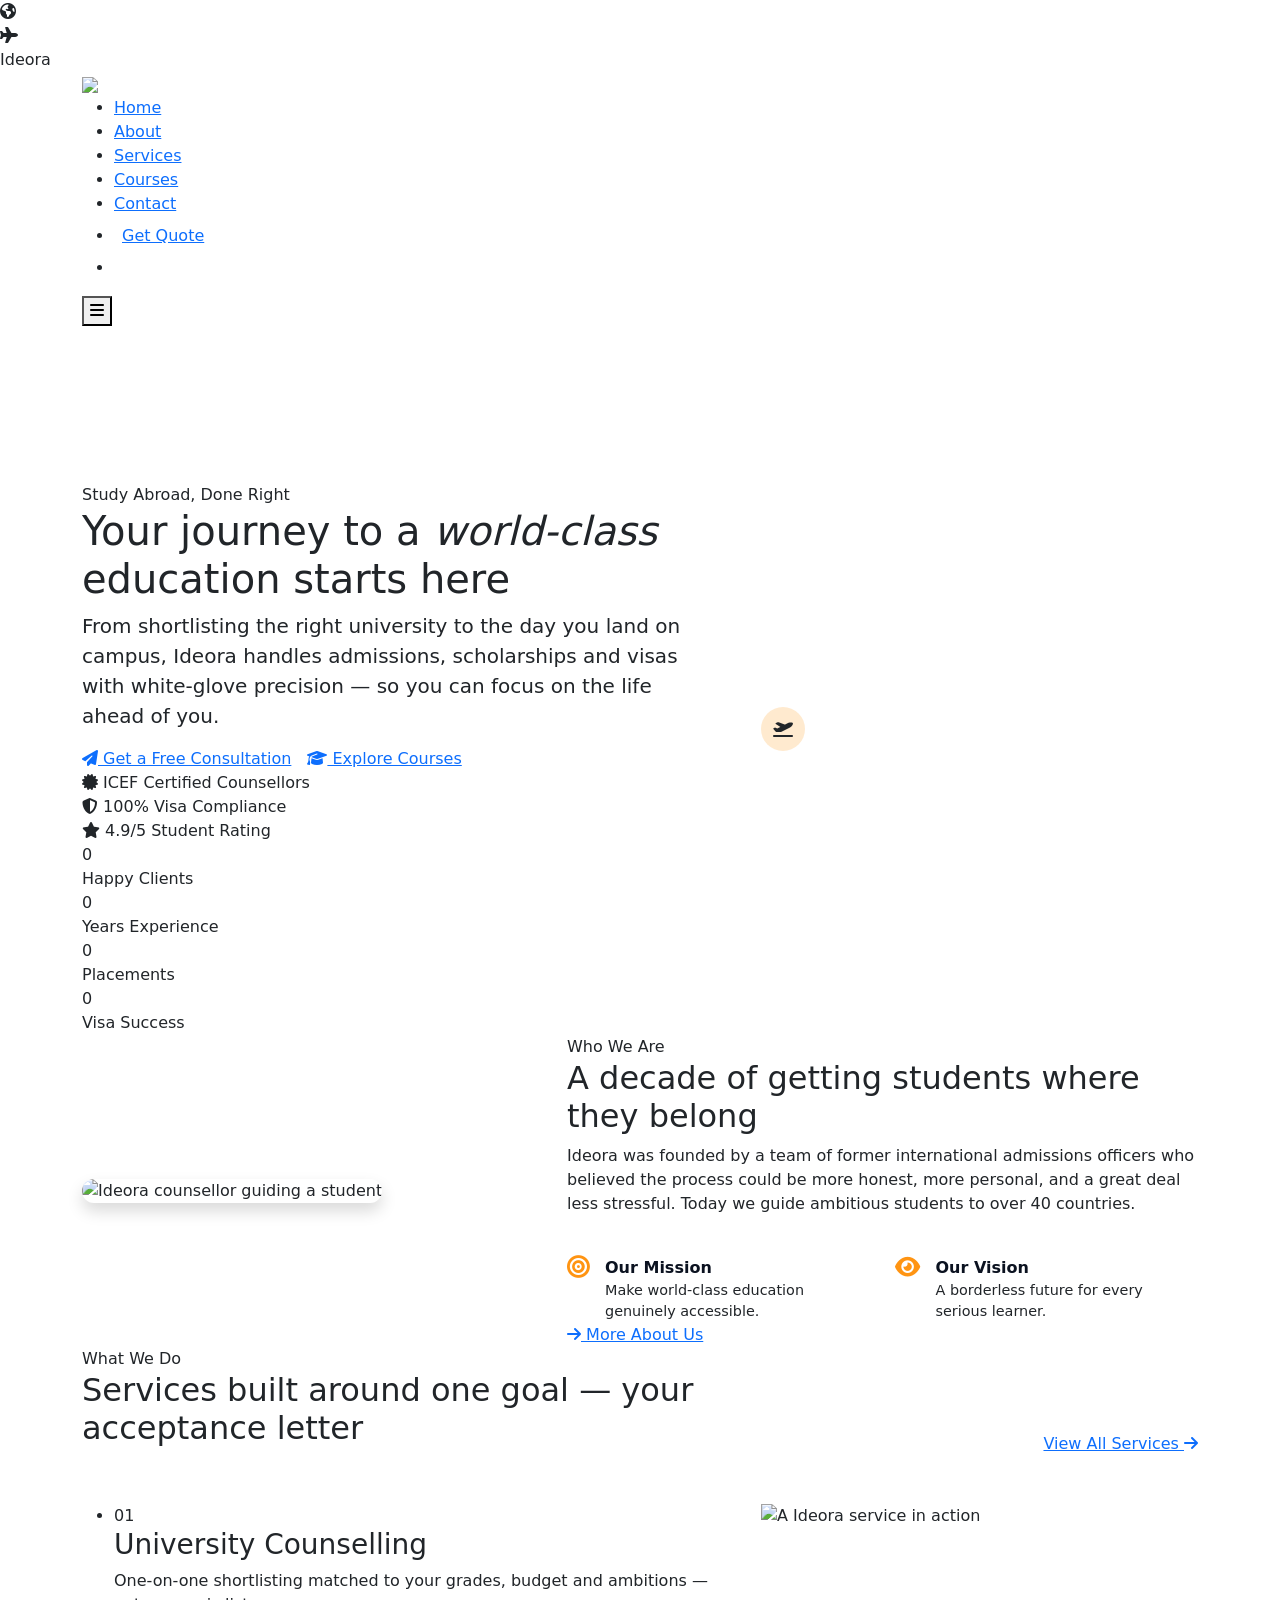
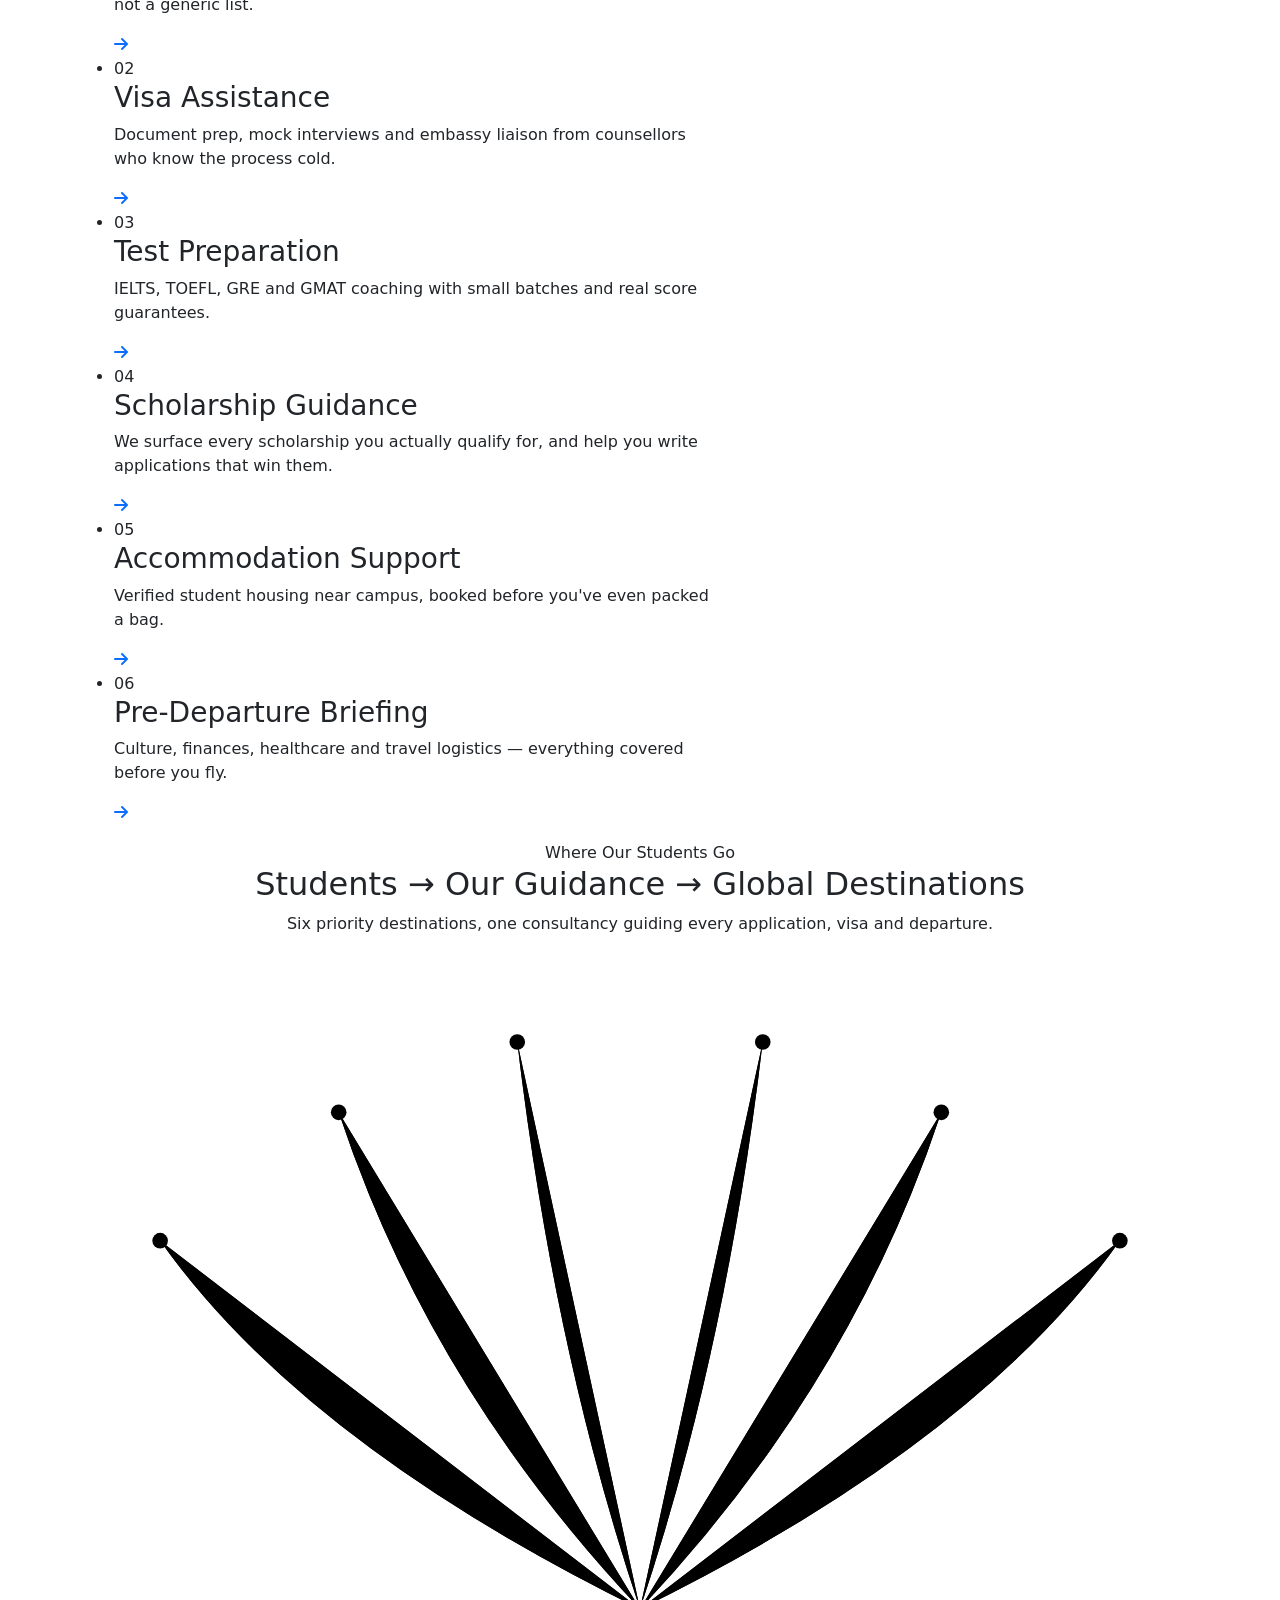
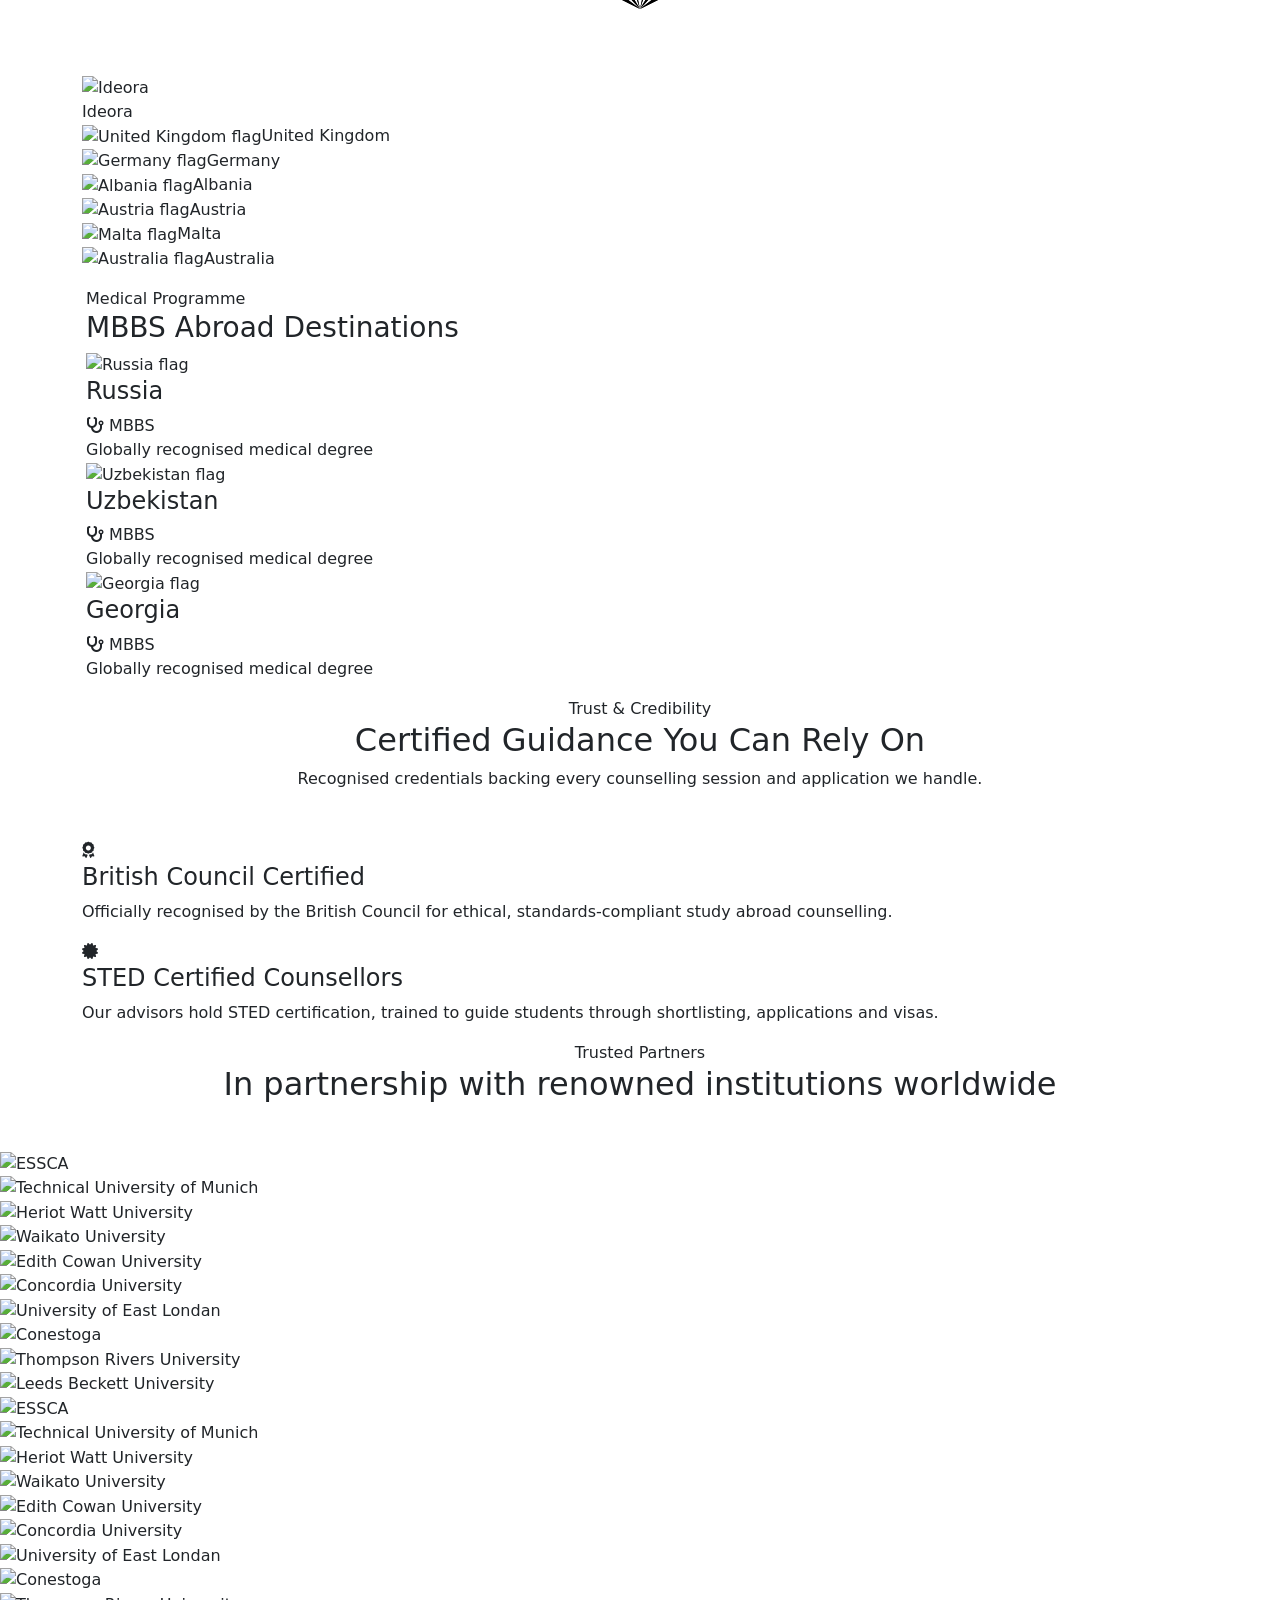
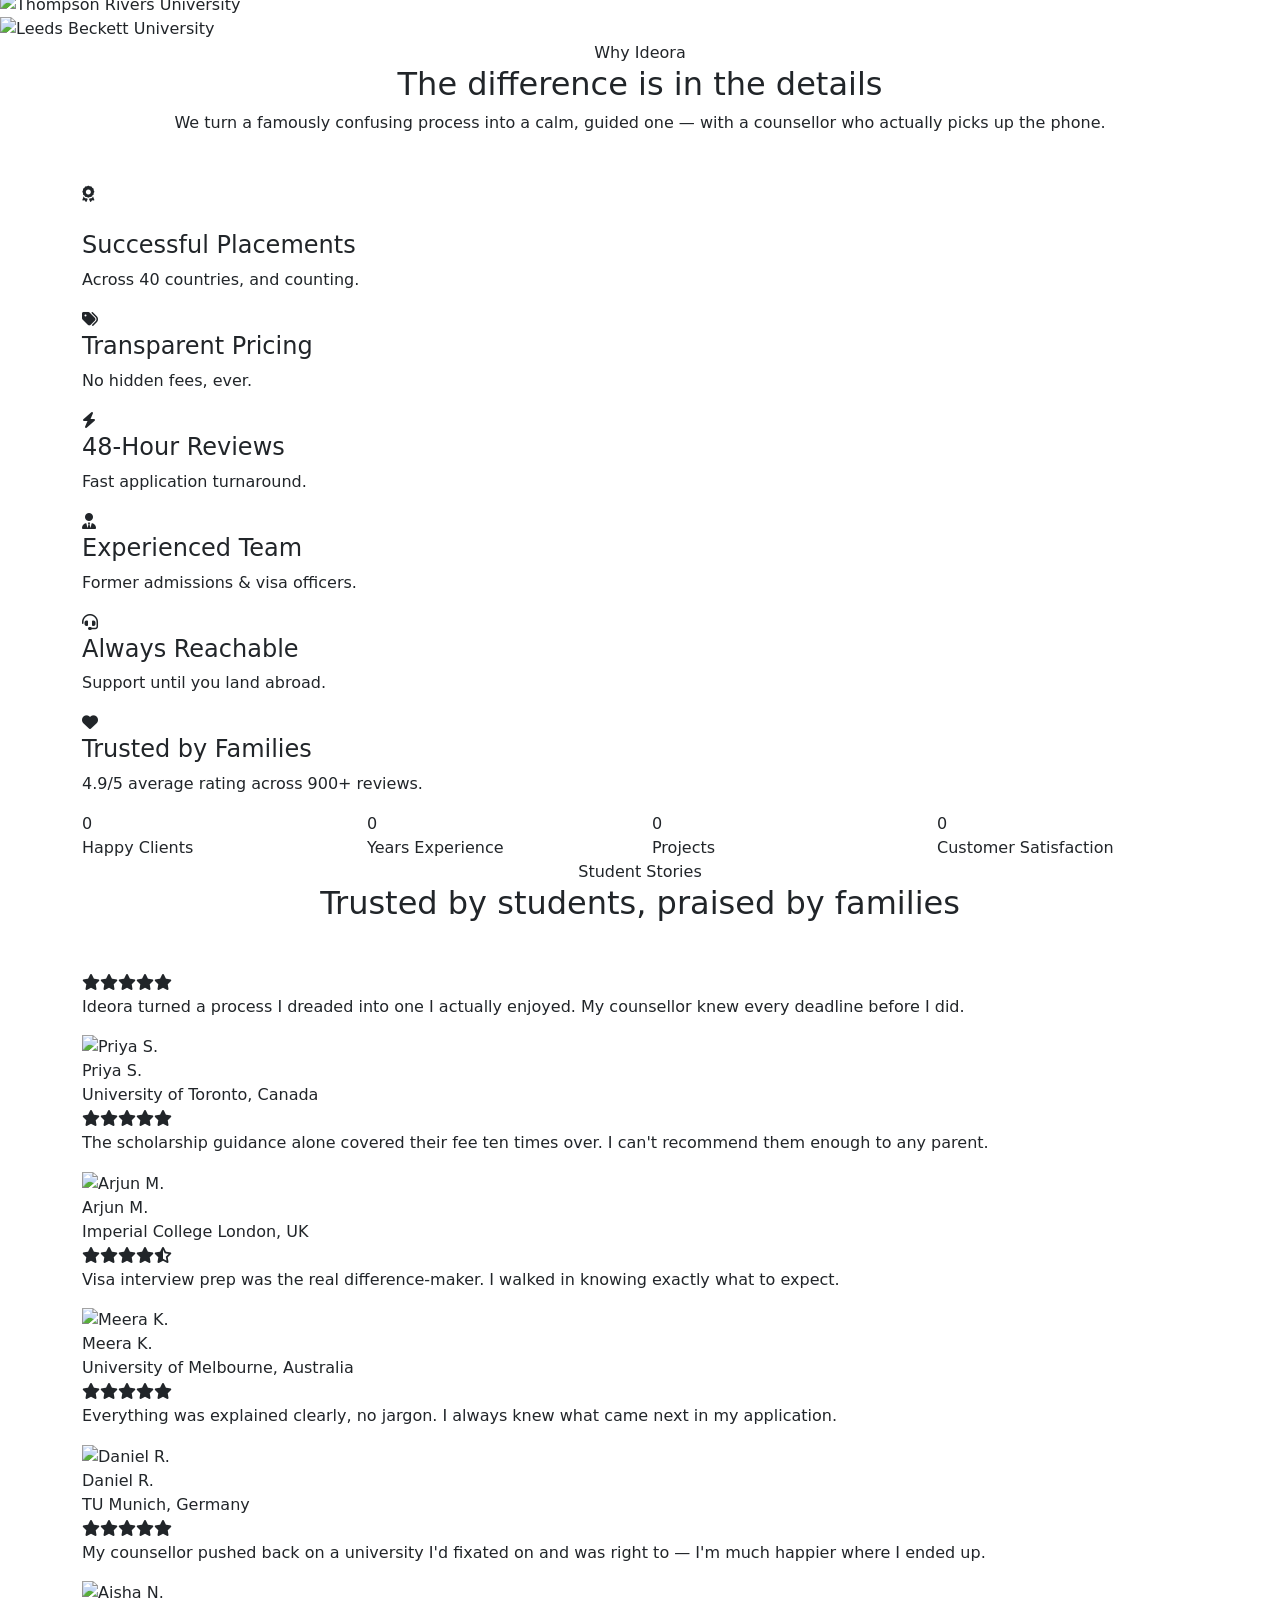
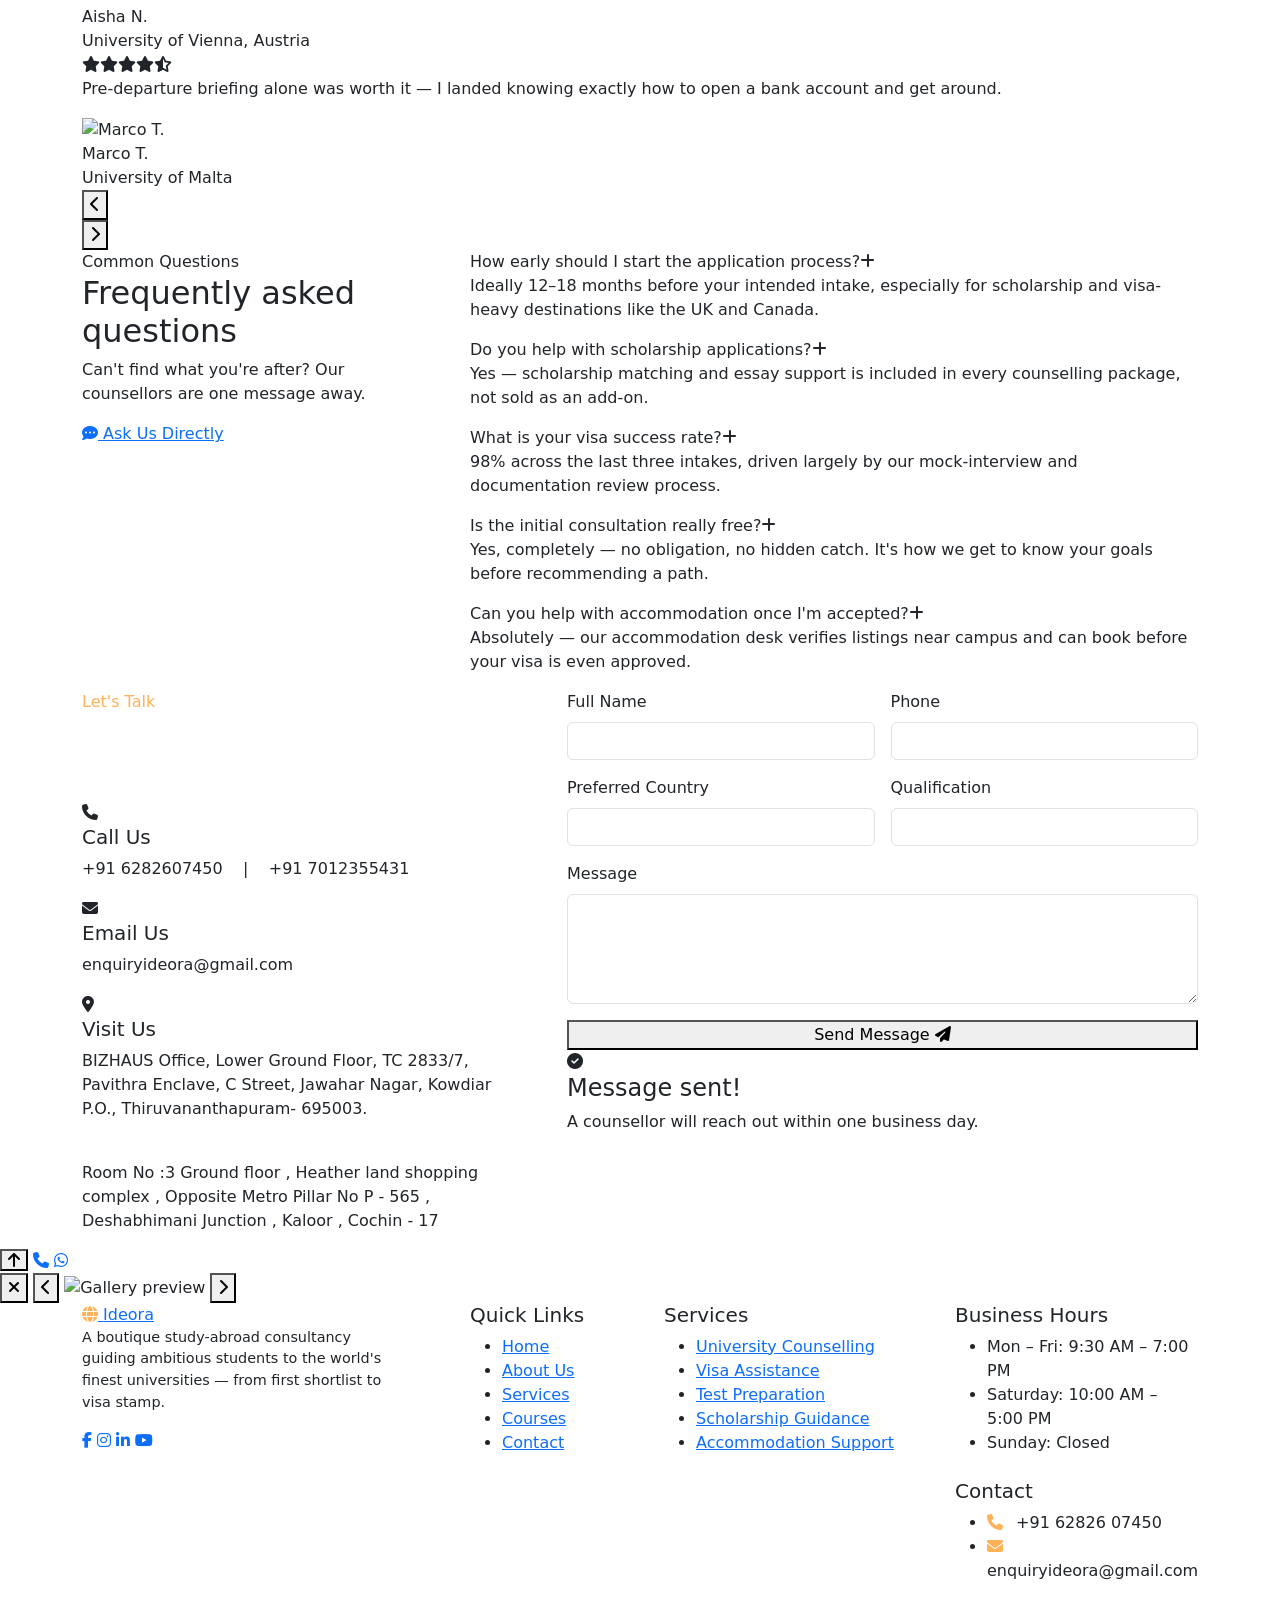
==== index.html @ 323f1e23 "Add files via upload" ====
<!DOCTYPE html>
<html lang="en">

<head>
  <meta charset="UTF-8">
  <meta name="viewport" content="width=device-width, initial-scale=1.0">
  <title>Ideora | Premium Study Abroad Consultancy</title>
  <link href="assets/img/logo.png" rel="icon">
  <meta name="description"
    content="Ideora is a boutique study-abroad consultancy guiding students to top universities across the US, UK, Canada, Australia and Europe — from shortlist to visa.">
  <meta name="theme-color" content="#0B1220">
  <link rel="preconnect" href="https://fonts.googleapis.com">
  <link rel="preconnect" href="https://fonts.gstatic.com" crossorigin>
  <link
    href="https://fonts.googleapis.com/css2?family=Fraunces:ital,opsz,wght@0,9..144,500;0,9..144,600;0,9..144,700;1,9..144,500&family=Manrope:wght@400;500;600;700;800&display=swap"
    rel="stylesheet">
  <link href="https://cdn.jsdelivr.net/npm/bootstrap@5.3.3/dist/css/bootstrap.min.css" rel="stylesheet">
  <link rel="stylesheet" href="https://cdnjs.cloudflare.com/ajax/libs/font-awesome/6.5.2/css/all.min.css">
  <link rel="stylesheet" href="https://cdnjs.cloudflare.com/ajax/libs/animate.css/3.7.2/animate.min.css">
  <link rel="stylesheet" href="assets/css/style.css">
  <script>
    document.documentElement.classList.add('js');
  </script>
</head>

<body class="is-loading">

  <div id="preloader" class="preloader" role="status" aria-label="Loading">
    <div class="preloader-globe">
      <div class="globe-ring"></div>
      <div class="globe-core"><i class="fa-solid fa-earth-americas"></i></div>
      <div class="orbit"><i class="fa-solid fa-plane orbit-plane"></i></div>
    </div>
    <div class="preloader-brand"><span>Ide</span>ora</div>
    <div class="preloader-bar"></div>
  </div>

  <div class="nav-backdrop"></div>
  <nav class="navbar-luxe">
    <div class="container-xl">
      <a href="index.html" class="navbar-brand-luxe">
        <img src="assets/img/logo.png" class="img-fluid" width="150">
      </a>
      <ul class="nav-links-luxe">
        <li><a href="index.html" class="active">Home</a></li>
        <li><a href="about.html">About</a></li>
        <li><a href="services.html">Services</a></li>
        <li><a href="courses.html">Courses</a></li>
        <li><a href="contact.html">Contact</a></li>
        <li><a href="contact.html#quote" class="btn-luxe btn-luxe-primary d-inline-flex p-2">Get Quote</a></li>
        <li>
        </li>
      </ul>
      <button class="navbar-toggler-luxe" aria-label="Open menu" aria-expanded="false" type="button">
        <i class="fa-solid fa-bars"></i>
      </button>
    </div>
  </nav>

  <!-- ================= HERO ================= -->
  <header class="hero">
    <div class="hero-video-wrap">
      <video class="hero-video" autoplay muted loop playsinline preload="auto"
        poster="https://assets.mixkit.co/videos/4519/4519-thumb-720-0.jpg" aria-hidden="true">
        <source src="https://assets.mixkit.co/videos/4519/4519-720.mp4" type="video/mp4">
      </video>
      <div class="hero-video-overlay"></div>
    </div>
    <div class="hero-glow"></div>

    <div class="container-xl">
      <div class="row align-items-center g-5">
        <div class="col-lg-7 hero-content">
          <div class="eyebrow hero-anim hero-anim-1" style="color:var(--gold-400);">Study Abroad, Done Right</div>
          <h1 class="hero-anim hero-anim-2">Your journey to a <em>world-class</em> education starts here</h1>
          <p class="lead hero-anim hero-anim-3">From shortlisting the right university to the day you land on campus,
            Ideora handles admissions, scholarships and visas with white-glove precision — so you can focus on the life
            ahead of you.</p>
          <div class="d-flex flex-wrap gap-3 hero-anim hero-anim-4">
            <a href="contact.html#quote" class="btn-luxe btn-luxe-primary"><i class="fa-solid fa-paper-plane"></i> Get a
              Free Consultation</a>
            <a href="courses.html" class="btn-luxe btn-luxe-outline"><i class="fa-solid fa-graduation-cap"></i> Explore
              Courses</a>
          </div>

          <div class="hero-badges hero-anim hero-anim-5">
            <div class="hero-badge"><i class="fa-solid fa-certificate"></i> ICEF Certified Counsellors</div>
            <div class="hero-badge"><i class="fa-solid fa-shield-halved"></i> 100% Visa Compliance</div>
            <div class="hero-badge"><i class="fa-solid fa-star"></i> 4.9/5 Student Rating</div>
          </div>

          <div class="hero-stats hero-anim hero-anim-5">
            <div class="hero-stat">
              <div class="num js-counter" data-count="500" data-suffix="+">0</div>
              <div class="label">Happy Clients</div>
            </div>
            <div class="hero-stat">
              <div class="num js-counter" data-count="10" data-suffix="+">0</div>
              <div class="label">Years Experience</div>
            </div>
            <div class="hero-stat">
              <div class="num js-counter" data-count="1200" data-suffix="+">0</div>
              <div class="label">Placements</div>
            </div>
            <div class="hero-stat">
              <div class="num js-counter" data-count="98" data-suffix="%">0</div>
              <div class="label">Visa Success</div>
            </div>
          </div>
        </div>

        <div class="col-lg-5 d-none d-lg-block hero-visual hero-anim hero-anim-3">
          <div class="hero-card">
            <div class="d-flex align-items-center gap-3 mb-3">
              <div class="icon"
                style="width:44px; height:44px; border-radius:50%; background:rgba(255,148,18,0.2); color:var(--gold-400); display:flex; align-items:center; justify-content:center; flex:none;">
                <i class="fa-solid fa-plane-departure"></i>
              </div>
              <div>
                <div style="font-weight:700; font-size:.95rem; color:#fff;">Visa Approved</div>
                <div style="font-size:.8rem; color:rgba(255,255,255,0.6);">Priya, University of Toronto</div>
              </div>
            </div>
            <p style="color:rgba(255,255,255,0.7); font-size:.9rem; margin-bottom:0;">Join 500+ students who started
              their global journey with a free consultation — no obligation, no pressure.</p>
          </div>
        </div>
      </div>
    </div>
  </header>

  <!-- ================= ABOUT TEASER ================= -->
  <section class="section">
    <div class="container-xl">
      <div class="row align-items-center g-5">
        <div class="col-lg-5">
          <div class="position-relative">
            <img src="https://images.unsplash.com/photo-1523240795612-9a054b0db644?q=80&w=800&auto=format&fit=crop"
              class="rounded-4 shadow" alt="Ideora counsellor guiding a student" style="border-radius:22px;">
          </div>
        </div>
        <div class="col-lg-7">
          <div class="eyebrow">Who We Are</div>
          <h2 class="section-title">A decade of getting students where they belong</h2>
          <p class="section-lead" style="max-width:640px;">Ideora was founded by a team of former international
            admissions officers who believed the process could be more honest, more personal, and a great deal less
            stressful. Today we guide ambitious students to over 40 countries.</p>
          <div class="row g-4 mt-2">
            <div class="col-sm-6">
              <div class="d-flex gap-3">
                <i class="fa-solid fa-bullseye text-gold" style="color:#FF9412; font-size:1.4rem;"></i>
                <div><strong style="color:#0B1220;">Our Mission</strong>
                  <p style="font-size:.9rem; margin-bottom:0;">Make world-class education genuinely accessible.</p>
                </div>
              </div>
            </div>
            <div class="col-sm-6">
              <div class="d-flex gap-3">
                <i class="fa-solid fa-eye text-gold" style="color:#FF9412; font-size:1.4rem;"></i>
                <div><strong style="color:#0B1220;">Our Vision</strong>
                  <p style="font-size:.9rem; margin-bottom:0;">A borderless future for every serious learner.</p>
                </div>
              </div>
            </div>
          </div>
          <a href="about.html" class="btn-luxe btn-luxe-outline-ink mt-4"><i class="fa-solid fa-arrow-right"></i> More
            About Us</a>
        </div>
      </div>
    </div>
  </section>

  <!-- ================= SERVICES (interactive list) ================= -->
  <section class="section bg-cream-alt">
    <div class="container-xl">
      <div class="row justify-content-between align-items-end mb-5">
        <div class="col-lg-7 reveal">
          <div class="eyebrow">What We Do</div>
          <h2 class="section-title">Services built around one goal — your acceptance letter</h2>
        </div>
        <div class="col-lg-4 text-lg-end reveal">
          <a href="services.html" class="btn-luxe btn-luxe-outline-ink">View All Services <i
              class="fa-solid fa-arrow-right"></i></a>
        </div>
      </div>

      <div class="row g-5">
        <div class="col-lg-7 reveal">
          <ul class="services-list">
            <li>
              <div class="service-row is-active" tabindex="0"
                data-image="assets/img/home-coun-ser.png">
                <div class="service-row-left"><span class="service-row-index">01</span>
                  <div class="service-row-text">
                    <h3>University Counselling</h3>
                    <p>One-on-one shortlisting matched to your grades, budget and ambitions — not a generic list.</p>
                  </div>
                </div>
                <a href="services.html#counselling" class="service-row-arrow"
                  aria-label="Learn more about University Counselling"><i class="fa-solid fa-arrow-right"></i></a>
              </div>
            </li>
            <li>
              <div class="service-row" tabindex="0"
                data-image="assets/img/visa-ser.png">
                <div class="service-row-left"><span class="service-row-index">02</span>
                  <div class="service-row-text">
                    <h3>Visa Assistance</h3>
                    <p>Document prep, mock interviews and embassy liaison from counsellors who know the process cold.
                    </p>
                  </div>
                </div>
                <a href="services.html#visa" class="service-row-arrow" aria-label="Learn more about Visa Assistance"><i
                    class="fa-solid fa-arrow-right"></i></a>
              </div>
            </li>
            <li>
              <div class="service-row" tabindex="0"
                data-image="assets/img/test-ser.png">
                <div class="service-row-left"><span class="service-row-index">03</span>
                  <div class="service-row-text">
                    <h3>Test Preparation</h3>
                    <p>IELTS, TOEFL, GRE and GMAT coaching with small batches and real score guarantees.</p>
                  </div>
                </div>
                <a href="services.html#test-prep" class="service-row-arrow"
                  aria-label="Learn more about Test Preparation"><i class="fa-solid fa-arrow-right"></i></a>
              </div>
            </li>
            <li>
              <div class="service-row" tabindex="0"
                data-image="assets/img/scholarship.png">
                <div class="service-row-left"><span class="service-row-index">04</span>
                  <div class="service-row-text">
                    <h3>Scholarship Guidance</h3>
                    <p>We surface every scholarship you actually qualify for, and help you write applications that win
                      them.</p>
                  </div>
                </div>
                <a href="services.html#scholarship" class="service-row-arrow"
                  aria-label="Learn more about Scholarship Guidance"><i class="fa-solid fa-arrow-right"></i></a>
              </div>
            </li>
            <li>
              <div class="service-row" tabindex="0"
                data-image="assets/img/accomdation.png">
                <div class="service-row-left"><span class="service-row-index">05</span>
                  <div class="service-row-text">
                    <h3>Accommodation Support</h3>
                    <p>Verified student housing near campus, booked before you've even packed a bag.</p>
                  </div>
                </div>
                <a href="services.html#accommodation" class="service-row-arrow"
                  aria-label="Learn more about Accommodation Support"><i class="fa-solid fa-arrow-right"></i></a>
              </div>
            </li>
            <li>
              <div class="service-row" tabindex="0"
                data-image="assets/img/pre-deperture.png">
                <div class="service-row-left"><span class="service-row-index">06</span>
                  <div class="service-row-text">
                    <h3>Pre-Departure Briefing</h3>
                    <p>Culture, finances, healthcare and travel logistics — everything covered before you fly.</p>
                  </div>
                </div>
                <a href="services.html#pre-departure" class="service-row-arrow"
                  aria-label="Learn more about Pre-Departure Briefing"><i class="fa-solid fa-arrow-right"></i></a>
              </div>
            </li>
          </ul>
        </div>
        <div class="col-lg-5 d-none d-lg-block reveal">
          <div class="services-visual">
            <img class="services-visual-img is-active" data-layer="a"
              src="assets/img/home-coun-ser.png"
              alt="A Ideora service in action">
            <img class="services-visual-img" data-layer="b" src="" alt="" aria-hidden="true">
          </div>
        </div>
      </div>
    </div>
  </section>

  <!-- ================= WHERE OUR STUDENTS GO ================= -->
  <section class="section">
    <div class="container-xl">
      <div class="text-center mb-5 reveal">
        <div class="eyebrow justify-content-center">Where Our Students Go</div>
        <h2 class="section-title">Students &rarr; Our Guidance &rarr; Global Destinations</h2>
        <p class="section-lead mx-auto">Six priority destinations, one consultancy guiding every application, visa and departure.</p>
      </div>

      <!-- Desktop radial diagram -->
      <div class="dest-radial-wrap reveal d-none d-md-block">
        <svg class="dest-radial-svg" viewBox="0 0 1000 620" xmlns="http://www.w3.org/2000/svg" role="img"
          aria-label="Radial diagram connecting Ideora to six study destinations: United Kingdom, Germany, Albania, Austria, Malta and Australia">
          <g>
            <path class="route-draw" pathLength="100" d="M 500,560 Q 199,412 70,230" />
            <path class="route-dots" pathLength="100" d="M 500,560 Q 199,412 70,230" />
            <circle class="dest-endpoint-pulse" cx="70" cy="230" r="7" />
            <circle class="dest-endpoint-dot" cx="70" cy="230" r="5" />
          </g>
          <g>
            <path class="route-draw" pathLength="100" d="M 500,560 Q 311,360 230,115" />
            <path class="route-dots" pathLength="100" d="M 500,560 Q 311,360 230,115" />
            <circle class="dest-endpoint-pulse" cx="230" cy="115" r="7" />
            <circle class="dest-endpoint-dot" cx="230" cy="115" r="5" />
          </g>
          <g>
            <path class="route-draw" pathLength="100" d="M 500,560 Q 423,331 390,52" />
            <path class="route-dots" pathLength="100" d="M 500,560 Q 423,331 390,52" />
            <circle class="dest-endpoint-pulse" cx="390" cy="52" r="7" />
            <circle class="dest-endpoint-dot" cx="390" cy="52" r="5" />
          </g>
          <g>
            <path class="route-draw" pathLength="100" d="M 500,560 Q 577,331 610,52" />
            <path class="route-dots" pathLength="100" d="M 500,560 Q 577,331 610,52" />
            <circle class="dest-endpoint-pulse" cx="610" cy="52" r="7" />
            <circle class="dest-endpoint-dot" cx="610" cy="52" r="5" />
          </g>
          <g>
            <path class="route-draw" pathLength="100" d="M 500,560 Q 689,360 770,115" />
            <path class="route-dots" pathLength="100" d="M 500,560 Q 689,360 770,115" />
            <circle class="dest-endpoint-pulse" cx="770" cy="115" r="7" />
            <circle class="dest-endpoint-dot" cx="770" cy="115" r="5" />
          </g>
          <g>
            <path class="route-draw" pathLength="100" d="M 500,560 Q 801,412 930,230" />
            <path class="route-dots" pathLength="100" d="M 500,560 Q 801,412 930,230" />
            <circle class="dest-endpoint-pulse" cx="930" cy="230" r="7" />
            <circle class="dest-endpoint-dot" cx="930" cy="230" r="5" />
          </g>
        </svg>

        <div class="dest-hub">
          <div class="dest-hub-circle"><img src="assets/img/logo.png" alt="Ideora" class="img-fluid"></div>
          <div class="dest-hub-label">Ideora</div>
        </div>

        <div class="dest-endpoint-label" data-i="0" style="left:7%; top:37.1%;">
          <div class="dest-endpoint-chip"><img src="https://flagcdn.com/w80/gb.png" alt="United Kingdom flag"><span>United Kingdom</span></div>
        </div>
        <div class="dest-endpoint-label" data-i="1" style="left:23%; top:18.55%;">
          <div class="dest-endpoint-chip"><img src="https://flagcdn.com/w80/de.png" alt="Germany flag"><span>Germany</span></div>
        </div>
        <div class="dest-endpoint-label" data-i="2" style="left:39%; top:8.4%;">
          <div class="dest-endpoint-chip"><img src="https://flagcdn.com/w80/al.png" alt="Albania flag"><span>Albania</span></div>
        </div>
        <div class="dest-endpoint-label" data-i="3" style="left:61%; top:8.4%;">
          <div class="dest-endpoint-chip"><img src="https://flagcdn.com/w80/at.png" alt="Austria flag"><span>Austria</span></div>
        </div>
        <div class="dest-endpoint-label" data-i="4" style="left:77%; top:18.55%;">
          <div class="dest-endpoint-chip"><img src="https://flagcdn.com/w80/mt.png" alt="Malta flag"><span>Malta</span></div>
        </div>
        <div class="dest-endpoint-label" data-i="5" style="left:93%; top:37.1%;">
          <div class="dest-endpoint-chip"><img src="https://flagcdn.com/w80/au.png" alt="Australia flag"><span>Australia</span></div>
        </div>
      </div>

      <!-- Mobile destination flight path -->
      <div class="dest-mobile-path d-md-none reveal">
        <div class="dmp-hub">
          <div class="dest-hub-circle"><img src="assets/img/logo.png" alt="Ideora" class="img-fluid"></div>
          <span class="dmp-hub-label">Your journey starts here</span>
        </div>

        <div class="dmp-line">
          <svg viewBox="0 0 4 800" preserveAspectRatio="none" class="dmp-line-svg">
            <path d="M2,0 L2,800" class="dmp-dash" pathLength="100" />
          </svg>
          <i class="fa-solid fa-plane dmp-plane"></i>
        </div>

        <ul class="dmp-stops">
          <li class="dmp-stop" style="--i:0">
            <span class="dmp-node"></span>
            <div class="dmp-ticket">
              <div class="dmp-ticket-main">
                <img src="https://flagcdn.com/w80/gb.png" alt="United Kingdom flag">
                <div><span class="dmp-no">01</span><h4>United Kingdom</h4></div>
              </div>
              <div class="dmp-ticket-stub"><i class="fa-solid fa-arrow-right"></i></div>
            </div>
          </li>
          <li class="dmp-stop" style="--i:1">
            <span class="dmp-node"></span>
            <div class="dmp-ticket">
              <div class="dmp-ticket-main">
                <img src="https://flagcdn.com/w80/de.png" alt="Germany flag">
                <div><span class="dmp-no">02</span><h4>Germany</h4></div>
              </div>
              <div class="dmp-ticket-stub"><i class="fa-solid fa-arrow-right"></i></div>
            </div>
          </li>
          <li class="dmp-stop" style="--i:2">
            <span class="dmp-node"></span>
            <div class="dmp-ticket">
              <div class="dmp-ticket-main">
                <img src="https://flagcdn.com/w80/al.png" alt="Albania flag">
                <div><span class="dmp-no">03</span><h4>Albania</h4></div>
              </div>
              <div class="dmp-ticket-stub"><i class="fa-solid fa-arrow-right"></i></div>
            </div>
          </li>
          <li class="dmp-stop" style="--i:3">
            <span class="dmp-node"></span>
            <div class="dmp-ticket">
              <div class="dmp-ticket-main">
                <img src="https://flagcdn.com/w80/at.png" alt="Austria flag">
                <div><span class="dmp-no">04</span><h4>Austria</h4></div>
              </div>
              <div class="dmp-ticket-stub"><i class="fa-solid fa-arrow-right"></i></div>
            </div>
          </li>
          <li class="dmp-stop" style="--i:4">
            <span class="dmp-node"></span>
            <div class="dmp-ticket">
              <div class="dmp-ticket-main">
                <img src="https://flagcdn.com/w80/mt.png" alt="Malta flag">
                <div><span class="dmp-no">05</span><h4>Malta</h4></div>
              </div>
              <div class="dmp-ticket-stub"><i class="fa-solid fa-arrow-right"></i></div>
            </div>
          </li>
          <li class="dmp-stop" style="--i:5">
            <span class="dmp-node"></span>
            <div class="dmp-ticket">
              <div class="dmp-ticket-main">
                <img src="https://flagcdn.com/w80/au.png" alt="Australia flag">
                <div><span class="dmp-no">06</span><h4>Australia</h4></div>
              </div>
              <div class="dmp-ticket-stub"><i class="fa-solid fa-arrow-right"></i></div>
            </div>
          </li>
        </ul>
      </div>

      
    </div>
  </section>

  <section class="bg-cream-alt">
    <div class="container-xl p-3">
      <!-- MBBS Abroad passport-stamp cards -->
      <div class="mbbs-section reveal">
        <div class="mbbs-head">
          <span class="mbbs-head-line"></span>
          <div class="mbbs-head-text">
            <span>Medical Programme</span>
            <h3>MBBS Abroad Destinations</h3>
          </div>
          <span class="mbbs-head-line r"></span>
        </div>

        <div class="mbbs-cards">
          <div class="mbbs-card">
            <div class="mbbs-stamp"><img src="https://flagcdn.com/w160/ru.png" alt="Russia flag"></div>
            <div class="mbbs-card-body">
              <h4>Russia</h4>
              <span class="mbbs-tag"><i class="fa-solid fa-stethoscope"></i> MBBS</span>
              <div class="mbbs-card-foot">Globally recognised medical degree</div>
            </div>
          </div>
          <div class="mbbs-card">
            <div class="mbbs-stamp"><img src="https://flagcdn.com/w160/uz.png" alt="Uzbekistan flag"></div>
            <div class="mbbs-card-body">
              <h4>Uzbekistan</h4>
              <span class="mbbs-tag"><i class="fa-solid fa-stethoscope"></i> MBBS</span>
              <div class="mbbs-card-foot">Globally recognised medical degree</div>
            </div>
          </div>
          <div class="mbbs-card">
            <div class="mbbs-stamp"><img src="https://flagcdn.com/w160/ge.png" alt="Georgia flag"></div>
            <div class="mbbs-card-body">
              <h4>Georgia</h4>
              <span class="mbbs-tag"><i class="fa-solid fa-stethoscope"></i> MBBS</span>
              <div class="mbbs-card-foot">Globally recognised medical degree</div>
            </div>
          </div>
        </div>
      </div>
    </div>
  </section>

  <!-- ================= CERTIFICATIONS ================= -->
  <section class="section">
    <div class="container-xl">
      <div class="text-center mb-5 reveal">
        <div class="eyebrow justify-content-center">Trust &amp; Credibility</div>
        <h2 class="section-title">Certified Guidance You Can Rely On</h2>
        <p class="section-lead mx-auto">Recognised credentials backing every counselling session and application we handle.</p>
      </div>

      <div class="cert-grid reveal">
        <div class="cert-card">
          <div class="cert-badge"><i class="fa-solid fa-award"></i></div>
          <div>
            <h4>British Council Certified</h4>
            <p>Officially recognised by the British Council for ethical, standards-compliant study abroad counselling.</p>
          </div>
        </div>
        <div class="cert-card">
          <div class="cert-badge"><i class="fa-solid fa-certificate"></i></div>
          <div>
            <h4>STED Certified Counsellors</h4>
            <p>Our advisors hold STED certification, trained to guide students through shortlisting, applications and visas.</p>
          </div>
        </div>
      </div>
    </div>
  </section>

  <!-- ================= TRUSTED PARTNERS ================= -->
  <section class="section-sm bg-cream-alt">
    <div class="container-xl">
      <div class="text-center mb-5 reveal">
        <div class="eyebrow justify-content-center">Trusted Partners</div>
        <h2 class="section-title">In partnership with renowned institutions worldwide</h2>

      </div>

    </div>
    <div class="brands-wrap">
      <div class="brands-track">
        <div class="brand-item"><img src="assets/img/partners/essca.png" alt="ESSCA"></div>
        <div class="brand-item"><img src="assets/img/partners/tum.png" alt="Technical University of Munich"></div>
        <div class="brand-item"><img src="assets/img/partners/heriot.webp" alt="Heriot Watt University"></div>
        <div class="brand-item"><img src="assets/img/partners/waikato.png" alt="Waikato University"></div>
        <div class="brand-item"><img src="assets/img/partners/edu.png" alt="Edith Cowan University"></div>
        <div class="brand-item"><img src="assets/img/partners/concordia.webp" alt="Concordia University"></div>
        <div class="brand-item"><img src="assets/img/partners/uel.png" alt="University of East Londan"></div>
        <div class="brand-item"><img src="assets/img/partners/conestoga.png" alt="Conestoga"></div>
        <div class="brand-item"><img src="assets/img/partners/Thompson.png" alt="Thompson Rivers University"></div>
        <div class="brand-item"><img src="assets/img/partners/leeds_beckett.png" alt="Leeds Beckett University"></div>
        <div class="brand-item" aria-hidden="true"><img src="assets/img/partners/essca.png" alt="ESSCA"></div>
        <div class="brand-item" aria-hidden="true"><img src="assets/img/partners/tum.png"
            alt="Technical University of Munich"></div>
        <div class="brand-item" aria-hidden="true"><img src="assets/img/partners/heriot.webp"
            alt="Heriot Watt University"></div>
        <div class="brand-item" aria-hidden="true"><img src="assets/img/partners/waikato.png" alt="Waikato University">
        </div>
        <div class="brand-item" aria-hidden="true"><img src="assets/img/partners/edu.png" alt="Edith Cowan University">
        </div>
        <div class="brand-item" aria-hidden="true"><img src="assets/img/partners/concordia.webp"
            alt="Concordia University"></div>
        <div class="brand-item" aria-hidden="true"><img src="assets/img/partners/uel.png"
            alt="University of East Londan"></div>
        <div class="brand-item" aria-hidden="true"><img src="assets/img/partners/conestoga.png" alt="Conestoga"></div>
        <div class="brand-item" aria-hidden="true"><img src="assets/img/partners/Thompson.png"
            alt="Thompson Rivers University"></div>
        <div class="brand-item" aria-hidden="true"><img src="assets/img/partners/leeds_beckett.png"
            alt="Leeds Beckett University"></div>
      </div>
    </div>
  </section>

  <!-- ================= WHY CHOOSE US (bento grid) ================= -->
  <section class="section">
    <div class="container-xl">
      <div class="text-center mb-5 reveal">
        <div class="eyebrow justify-content-center">Why Ideora</div>
        <h2 class="section-title">The difference is in the details</h2>
        <p class="section-lead mx-auto">We turn a famously confusing process into a calm, guided one — with a counsellor
          who actually picks up the phone.</p>
      </div>

      <div class="bento-grid reveal">
        <div class="bento-tile tile-dark span-2 row-2">
          <div class="bento-icon"><i class="fa-solid fa-award"></i></div>
          <div class="bento-num js-counter" data-count="1200" data-suffix="+" style="color:#fff;">0</div>
          <h4>Successful Placements</h4>
          <p>Across 40 countries, and counting.</p>
        </div>
        <div class="bento-tile tile-cream">
          <div class="bento-icon"><i class="fa-solid fa-tags"></i></div>
          <h4>Transparent Pricing</h4>
          <p>No hidden fees, ever.</p>
        </div>
        <div class="bento-tile tile-gold">
          <div class="bento-icon"><i class="fa-solid fa-bolt"></i></div>
          <h4>48-Hour Reviews</h4>
          <p>Fast application turnaround.</p>
        </div>
        <div class="bento-tile tile-photo"
          style="background-image:url('https://images.unsplash.com/photo-1522202176988-66273c2fd55f?q=80&w=700&auto=format&fit=crop');">
          <div class="bento-icon"><i class="fa-solid fa-user-tie"></i></div>
          <h4>Experienced Team</h4>
          <p>Former admissions &amp; visa officers.</p>
        </div>
        <div class="bento-tile tile-cream">
          <div class="bento-icon"><i class="fa-solid fa-headset"></i></div>
          <h4>Always Reachable</h4>
          <p>Support until you land abroad.</p>
        </div>
        <div class="bento-tile tile-cream span-2">
          <div class="bento-icon"><i class="fa-solid fa-heart"></i></div>
          <h4>Trusted by Families</h4>
          <p>4.9/5 average rating across 900+ reviews.</p>
        </div>
      </div>
    </div>
  </section>

  <!-- ================= STATS ================= -->
  <section class="stats-band section-sm">
    <div class="container-xl">
      <div class="row g-4">
        <div class="col-6 col-lg-3 stat-item">
          <div class="num js-counter" data-count="500" data-suffix="+">0</div>
          <div class="label">Happy Clients</div>
        </div>
        <div class="col-6 col-lg-3 stat-item">
          <div class="num js-counter" data-count="10" data-suffix="+">0</div>
          <div class="label">Years Experience</div>
        </div>
        <div class="col-6 col-lg-3 stat-item">
          <div class="num js-counter" data-count="1200" data-suffix="+">0</div>
          <div class="label">Projects</div>
        </div>
        <div class="col-6 col-lg-3 stat-item">
          <div class="num js-counter" data-count="98" data-suffix="%">0</div>
          <div class="label">Customer Satisfaction</div>
        </div>
      </div>
    </div>
  </section>

  <!-- ================= GALLERY ================= -->
  <!-- <section class="section">
    <div class="container-xl">
      <div class="text-center mb-5 reveal">
        <div class="eyebrow justify-content-center">Life in Frame</div>
        <h2 class="section-title">Moments from the journey</h2>
      </div>
      <div class="gallery-grid reveal">
        <div class="gallery-item"><img loading="lazy"
            src="https://images.unsplash.com/photo-1523050854058-8df90110c9f1?q=80&w=500&auto=format&fit=crop"
            alt="Students celebrating graduation">
          <div class="gallery-overlay">Graduation Day, Toronto</div>
        </div>
        <div class="gallery-item"><img loading="lazy"
            src="https://images.unsplash.com/photo-1498243691581-b145c3f54a5a?q=80&w=500&auto=format&fit=crop"
            alt="University library interior">
          <div class="gallery-overlay">Campus Library, London</div>
        </div>
        <div class="gallery-item"><img loading="lazy"
            src="https://images.unsplash.com/photo-1541339907198-e08756dedf3f?q=80&w=500&auto=format&fit=crop"
            alt="Students walking on campus">
          <div class="gallery-overlay">First Week, Melbourne</div>
        </div>
        <div class="gallery-item"><img loading="lazy"
            src="https://images.unsplash.com/photo-1523240795612-9a054b0db644?q=80&w=500&auto=format&fit=crop"
            alt="Counselling session">
          <div class="gallery-overlay">Counselling Session</div>
        </div>
        <div class="gallery-item"><img loading="lazy"
            src="https://images.unsplash.com/photo-1517841905240-472988babdf9?q=80&w=500&auto=format&fit=crop"
            alt="Group of students studying together">
          <div class="gallery-overlay">Study Group, Berlin</div>
        </div>
        <div class="gallery-item"><img loading="lazy"
            src="https://images.unsplash.com/photo-1521737604893-d14cc237f11d?q=80&w=500&auto=format&fit=crop"
            alt="Student packing for departure">
          <div class="gallery-overlay">Departure Day</div>
        </div>
      </div>
    </div>
  </section> -->

  <!-- ================= TESTIMONIALS ================= -->
  <section class="section bg-cream-alt">
    <div class="container-xl">
      <div class="text-center mb-5 reveal">
        <div class="eyebrow justify-content-center">Student Stories</div>
        <h2 class="section-title">Trusted by students, praised by families</h2>
      </div>

      <div class="testi-carousel reveal">
        <div class="testi-viewport">
          <div class="testi-track">
            <div class="testi-slide">
              <div class="testimonial-card">
                <div class="stars"><i class="fa-solid fa-star"></i><i class="fa-solid fa-star"></i><i
                    class="fa-solid fa-star"></i><i class="fa-solid fa-star"></i><i class="fa-solid fa-star"></i></div>
                <p class="quote">Ideora turned a process I dreaded into one I actually enjoyed. My counsellor knew every
                  deadline before I did.</p>
                <div class="testimonial-avatar"><img
                    src="https://images.unsplash.com/photo-1544005313-94ddf0286df2?q=80&w=200&auto=format&fit=crop"
                    alt="Priya S."></div>
                <div class="testimonial-name">Priya S.</div>
                <div class="testimonial-role">University of Toronto, Canada</div>
              </div>
            </div>
            <div class="testi-slide">
              <div class="testimonial-card">
                <div class="stars"><i class="fa-solid fa-star"></i><i class="fa-solid fa-star"></i><i
                    class="fa-solid fa-star"></i><i class="fa-solid fa-star"></i><i class="fa-solid fa-star"></i></div>
                <p class="quote">The scholarship guidance alone covered their fee ten times over. I can't recommend them
                  enough to any parent.</p>
                <div class="testimonial-avatar"><img
                    src="https://images.unsplash.com/photo-1547425260-76bcadfb4f2c?q=80&w=200&auto=format&fit=crop"
                    alt="Arjun M."></div>
                <div class="testimonial-name">Arjun M.</div>
                <div class="testimonial-role">Imperial College London, UK</div>
              </div>
            </div>
            <div class="testi-slide">
              <div class="testimonial-card">
                <div class="stars"><i class="fa-solid fa-star"></i><i class="fa-solid fa-star"></i><i
                    class="fa-solid fa-star"></i><i class="fa-solid fa-star"></i><i
                    class="fa-solid fa-star-half-stroke"></i></div>
                <p class="quote">Visa interview prep was the real difference-maker. I walked in knowing exactly what to
                  expect.</p>
                <div class="testimonial-avatar"><img
                    src="https://images.unsplash.com/photo-1517841905240-472988babdf9?q=80&w=200&auto=format&fit=crop"
                    alt="Meera K."></div>
                <div class="testimonial-name">Meera K.</div>
                <div class="testimonial-role">University of Melbourne, Australia</div>
              </div>
            </div>
            <div class="testi-slide">
              <div class="testimonial-card">
                <div class="stars"><i class="fa-solid fa-star"></i><i class="fa-solid fa-star"></i><i
                    class="fa-solid fa-star"></i><i class="fa-solid fa-star"></i><i class="fa-solid fa-star"></i></div>
                <p class="quote">Everything was explained clearly, no jargon. I always knew what came next in my
                  application.</p>
                <div class="testimonial-avatar"><img
                    src="https://images.unsplash.com/photo-1500648767791-00dcc994a43e?q=80&w=200&auto=format&fit=crop"
                    alt="Daniel R."></div>
                <div class="testimonial-name">Daniel R.</div>
                <div class="testimonial-role">TU Munich, Germany</div>
              </div>
            </div>
            <div class="testi-slide">
              <div class="testimonial-card">
                <div class="stars"><i class="fa-solid fa-star"></i><i class="fa-solid fa-star"></i><i
                    class="fa-solid fa-star"></i><i class="fa-solid fa-star"></i><i class="fa-solid fa-star"></i></div>
                <p class="quote">My counsellor pushed back on a university I'd fixated on and was right to — I'm much
                  happier where I ended up.</p>
                <div class="testimonial-avatar"><img
                    src="https://images.unsplash.com/photo-1573497019940-1c28c88b4f3e?q=80&w=200&auto=format&fit=crop"
                    alt="Aisha N."></div>
                <div class="testimonial-name">Aisha N.</div>
                <div class="testimonial-role">University of Vienna, Austria</div>
              </div>
            </div>
            <div class="testi-slide">
              <div class="testimonial-card">
                <div class="stars"><i class="fa-solid fa-star"></i><i class="fa-solid fa-star"></i><i
                    class="fa-solid fa-star"></i><i class="fa-solid fa-star"></i><i
                    class="fa-solid fa-star-half-stroke"></i></div>
                <p class="quote">Pre-departure briefing alone was worth it — I landed knowing exactly how to open a bank
                  account and get around.</p>
                <div class="testimonial-avatar"><img
                    src="https://images.unsplash.com/photo-1519345182560-3f2917c472ef?q=80&w=200&auto=format&fit=crop"
                    alt="Marco T."></div>
                <div class="testimonial-name">Marco T.</div>
                <div class="testimonial-role">University of Malta</div>
              </div>
            </div>
          </div>
        </div>
        <div class="testi-controls">
          <button class="testi-arrow testi-prev" type="button" aria-label="Previous testimonials"><i
              class="fa-solid fa-chevron-left"></i></button>
          <div class="testi-dots"></div>
          <button class="testi-arrow testi-next" type="button" aria-label="Next testimonials"><i
              class="fa-solid fa-chevron-right"></i></button>
        </div>
      </div>
    </div>
  </section>

  <!-- ================= FAQ ================= -->
  <section class="section">
    <div class="container-xl">
      <div class="row g-5">
        <div class="col-lg-4 reveal">
          <div class="eyebrow">Common Questions</div>
          <h2 class="section-title">Frequently asked questions</h2>
          <p class="section-lead">Can't find what you're after? Our counsellors are one message away.</p>
          <a href="contact.html" class="btn-luxe btn-luxe-outline-ink"><i class="fa-solid fa-comment-dots"></i> Ask Us
            Directly</a>
        </div>
        <div class="col-lg-8 reveal">
          <div class="faq-item open">
            <div class="faq-q"><span>How early should I start the application process?</span><i
                class="fa-solid fa-plus"></i></div>
            <div class="faq-a" style="max-height:200px;">
              <p>Ideally 12–18 months before your intended intake, especially for scholarship and visa-heavy
                destinations like the UK and Canada.</p>
            </div>
          </div>
          <div class="faq-item">
            <div class="faq-q"><span>Do you help with scholarship applications?</span><i class="fa-solid fa-plus"></i>
            </div>
            <div class="faq-a">
              <p>Yes — scholarship matching and essay support is included in every counselling package, not sold as an
                add-on.</p>
            </div>
          </div>
          <div class="faq-item">
            <div class="faq-q"><span>What is your visa success rate?</span><i class="fa-solid fa-plus"></i></div>
            <div class="faq-a">
              <p>98% across the last three intakes, driven largely by our mock-interview and documentation review
                process.</p>
            </div>
          </div>
          <div class="faq-item">
            <div class="faq-q"><span>Is the initial consultation really free?</span><i class="fa-solid fa-plus"></i>
            </div>
            <div class="faq-a">
              <p>Yes, completely — no obligation, no hidden catch. It's how we get to know your goals before
                recommending a path.</p>
            </div>
          </div>
          <div class="faq-item">
            <div class="faq-q"><span>Can you help with accommodation once I'm accepted?</span><i
                class="fa-solid fa-plus"></i></div>
            <div class="faq-a">
              <p>Absolutely — our accommodation desk verifies listings near campus and can book before your visa is even
                approved.</p>
            </div>
          </div>
        </div>
      </div>
    </div>
  </section>

  <!-- ================= CONTACT (short) ================= -->
  <section class="section bg-cream-alt" id="quote">
    <div class="container-xl">
      <div class="row g-5">
        <div class="col-lg-5 reveal">
          <div class="contact-info-card">
            <div class="eyebrow" style="color:#FFB157;">Let's Talk</div>
            <h3 style="color:#fff; margin-bottom:20px;">Still Thinking? Talk to an Expert Now</h3>
            <div class="contact-info-row"><i class="fa-solid fa-phone"></i>
              <div>
                <h5>Call Us</h5>
                <p>+91 6282607450 &nbsp;&nbsp; | &nbsp;&nbsp; +91 7012355431</p>
              </div>
            </div>
            <div class="contact-info-row"><i class="fa-solid fa-envelope"></i>
              <div>
                <h5>Email Us</h5>
                <p>enquiryideora@gmail.com</p>
              </div>
            </div>
            <div class="contact-info-row"><i class="fa-solid fa-location-dot"></i>
              <div>
                <h5>Visit Us</h5>
                <p>BIZHAUS Office, Lower Ground Floor, TC 2833/7, Pavithra Enclave, C Street, Jawahar Nagar, Kowdiar P.O., Thiruvananthapuram- 695003.</p><br>
                <p>Room No :3 Ground floor , Heather land shopping complex , Opposite Metro Pillar No P - 565 , Deshabhimani Junction , Kaloor , Cochin - 17</p>
              </div>
            </div>
          </div>
        </div>
        <div class="col-lg-7 reveal">
          <div class="form-luxe">
            <form id="contactForm" novalidate>
              <div class="row g-3">
                <div class="col-md-6">
                  <label class="form-label">Full Name</label>
                  <input type="text" class="form-control" name="name" required>
                </div>
                <div class="col-md-6">
                  <label class="form-label">Phone</label>
                  <input type="tel" class="form-control" name="phone" required>
                </div>
                <div class="col-md-6">
                  <label class="form-label">Preferred Country</label>
                  <input type="text" class="form-control" name="country" required>
                </div>
                <div class="col-md-6">
                  <label class="form-label">Qualification</label>
                  <input type="text" class="form-control" name="qualification" required>
                </div>
                <div class="col-12">
                  <label class="form-label">Message</label>
                  <textarea class="form-control" rows="4" name="message" required></textarea>
                </div>
                <div class="col-12">
                  <button type="submit" class="btn-luxe btn-luxe-primary w-100 justify-content-center">Send Message <i
                      class="fa-solid fa-paper-plane"></i></button>
                </div>
              </div>
            </form>
            <div class="form-success">
              <i class="fa-solid fa-circle-check"></i>
              <h4>Message sent!</h4>
              <p>A counsellor will reach out within one business day.</p>
            </div>
          </div>
        </div>
      </div>
    </div>
  </section>

  <!-- Floating buttons -->
  <div class="floating-actions">
    <button class="fab fab-top" aria-label="Back to top" type="button"><i class="fa-solid fa-arrow-up"></i></button>
    <a class="fab fab-call" href="tel:+916282607450" aria-label="Call us"><i class="fa-solid fa-phone"></i></a>
    <a class="fab fab-whatsapp" href="https://wa.me/916282607450" target="_blank" rel="noopener"
      aria-label="Chat on WhatsApp"><i class="fa-brands fa-whatsapp"></i></a>
  </div>

  <div id="lightbox" class="lightbox">
    <div class="lightbox-backdrop"></div>
    <button id="lightboxClose" class="lightbox-close" aria-label="Close gallery"><i
        class="fa-solid fa-xmark"></i></button>
    <button id="lightboxPrev" class="lightbox-nav lightbox-prev" aria-label="Previous image"><i
        class="fa-solid fa-chevron-left"></i></button>
    <img id="lightboxImg" src="" alt="Gallery preview">
    <button id="lightboxNext" class="lightbox-nav lightbox-next" aria-label="Next image"><i
        class="fa-solid fa-chevron-right"></i></button>
  </div>

  <footer class="footer-luxe">
    <div class="container-xl">
      <div class="row g-5">
        <div class="col-lg-4 col-md-6">
          <a href="index.html" class="footer-brand"><i class="fa-solid fa-globe" style="color:#FFB157;"></i>
            <span>Ide</span>ora</a>
          <p style="font-size:.9rem; max-width:320px;">A boutique study-abroad consultancy guiding ambitious students to
            the world's finest universities — from first shortlist to visa stamp.</p>
          <div class="social-row">
            <a href="#" aria-label="Facebook"><i class="fa-brands fa-facebook-f"></i></a>
            <a href="#" aria-label="Instagram"><i class="fa-brands fa-instagram"></i></a>
            <a href="#" aria-label="LinkedIn"><i class="fa-brands fa-linkedin-in"></i></a>
            <a href="#" aria-label="YouTube"><i class="fa-brands fa-youtube"></i></a>
          </div>
        </div>
        <div class="col-lg-2 col-md-6 col-6">
          <h5>Quick Links</h5>
          <ul>
            <li><a href="index.html">Home</a></li>
            <li><a href="about.html">About Us</a></li>
            <li><a href="services.html">Services</a></li>
            <li><a href="courses.html">Courses</a></li>
            <li><a href="contact.html">Contact</a></li>
          </ul>
        </div>
        <div class="col-lg-3 col-md-6 col-6">
          <h5>Services</h5>
          <ul>
            <li><a href="services.html#counselling">University Counselling</a></li>
            <li><a href="services.html#visa">Visa Assistance</a></li>
            <li><a href="services.html#test-prep">Test Preparation</a></li>
            <li><a href="services.html#scholarship">Scholarship Guidance</a></li>
            <li><a href="services.html#accommodation">Accommodation Support</a></li>
          </ul>
        </div>
        <div class="col-lg-3 col-md-6">
          <h5>Business Hours</h5>
          <ul>
            <li>Mon – Fri: 9:30 AM – 7:00 PM</li>
            <li>Saturday: 10:00 AM – 5:00 PM</li>
            <li>Sunday: Closed</li>
          </ul>
          <h5 class="mt-4">Contact</h5>
          <ul>
            <li><i class="fa-solid fa-phone me-2" style="color:#FFB157;"></i> +91 62826 07450</li>
            <li><i class="fa-solid fa-envelope me-2" style="color:#FFB157;"></i> enquiryideora@gmail.com</li>
          </ul>
        </div>
      </div>
      <div class="footer-bottom">
        <span>&copy; <span id="year"></span> Ideora. All rights reserved.</span>
        <span>
          <a href="#" style="color:rgba(255,255,255,0.6);">Privacy Policy</a> ·
          <a href="#" style="color:rgba(255,255,255,0.6);">Terms of Service</a>
        </span>
      </div>
    </div>
  </footer>

  <script src="https://code.jquery.com/jquery-3.7.1.min.js"></script>
  <script src="https://cdn.jsdelivr.net/npm/bootstrap@5.3.3/dist/js/bootstrap.bundle.min.js"></script>

  <script src="assets/js/main.js"></script>
<script>
    /* Desktop radial diagram — trigger on scroll into view */
    var destWrap = document.querySelector('.dest-radial-wrap');
    if (destWrap) {
      var destObserver = new IntersectionObserver(function (entries) {
        entries.forEach(function (entry) {
          if (entry.isIntersecting) {
            destWrap.classList.add('in');
            destObserver.unobserve(entry.target);
          }
        });
      }, { threshold: 0.3 });
      destObserver.observe(destWrap);
    }

    /* Mobile destination list — trigger on scroll into view */
    var destMobile = document.querySelector('.dest-mobile-path');
    if (destMobile) {
      var destMobileObserver = new IntersectionObserver(function (entries) {
        entries.forEach(function (entry) {
          if (entry.isIntersecting) {
            destMobile.classList.add('in');
            destMobileObserver.unobserve(entry.target);
          }
        });
      }, { threshold: 0.2 });
      destMobileObserver.observe(destMobile);
    }
  </script>

</body>

</html>
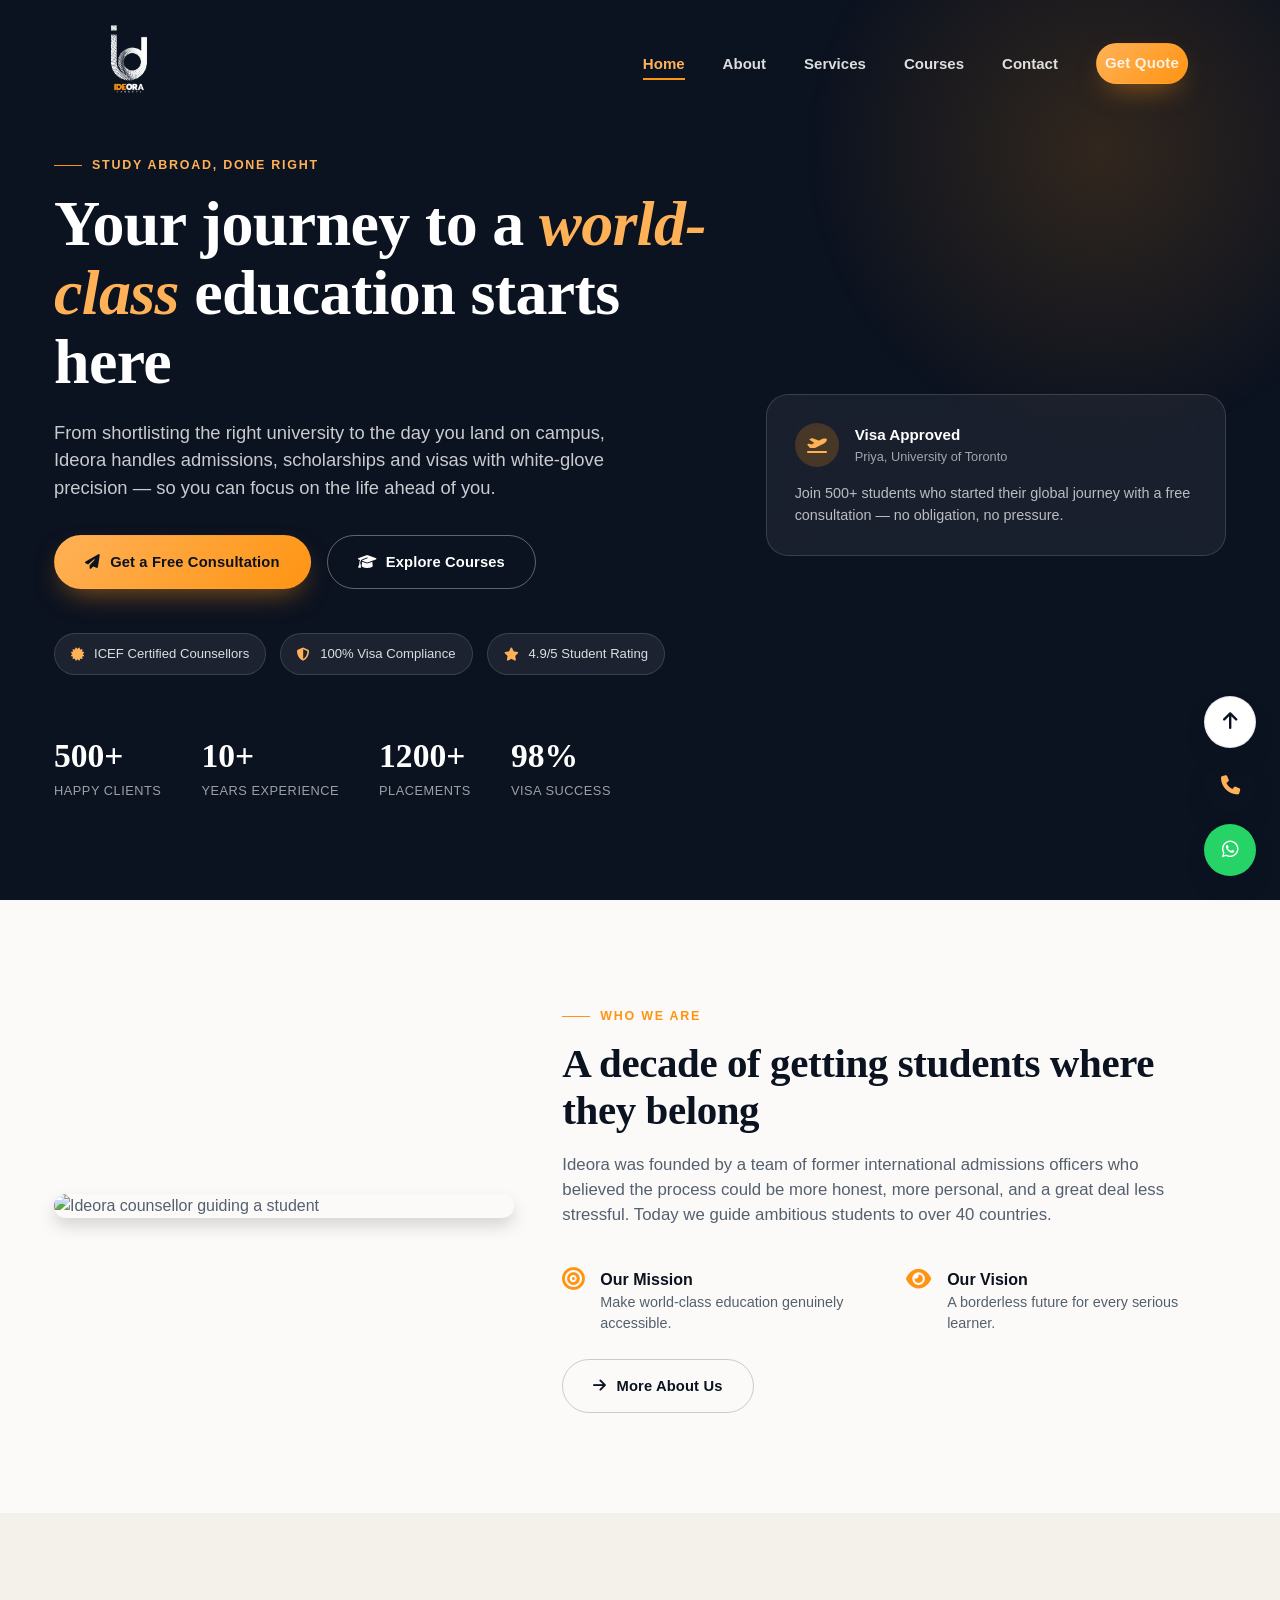
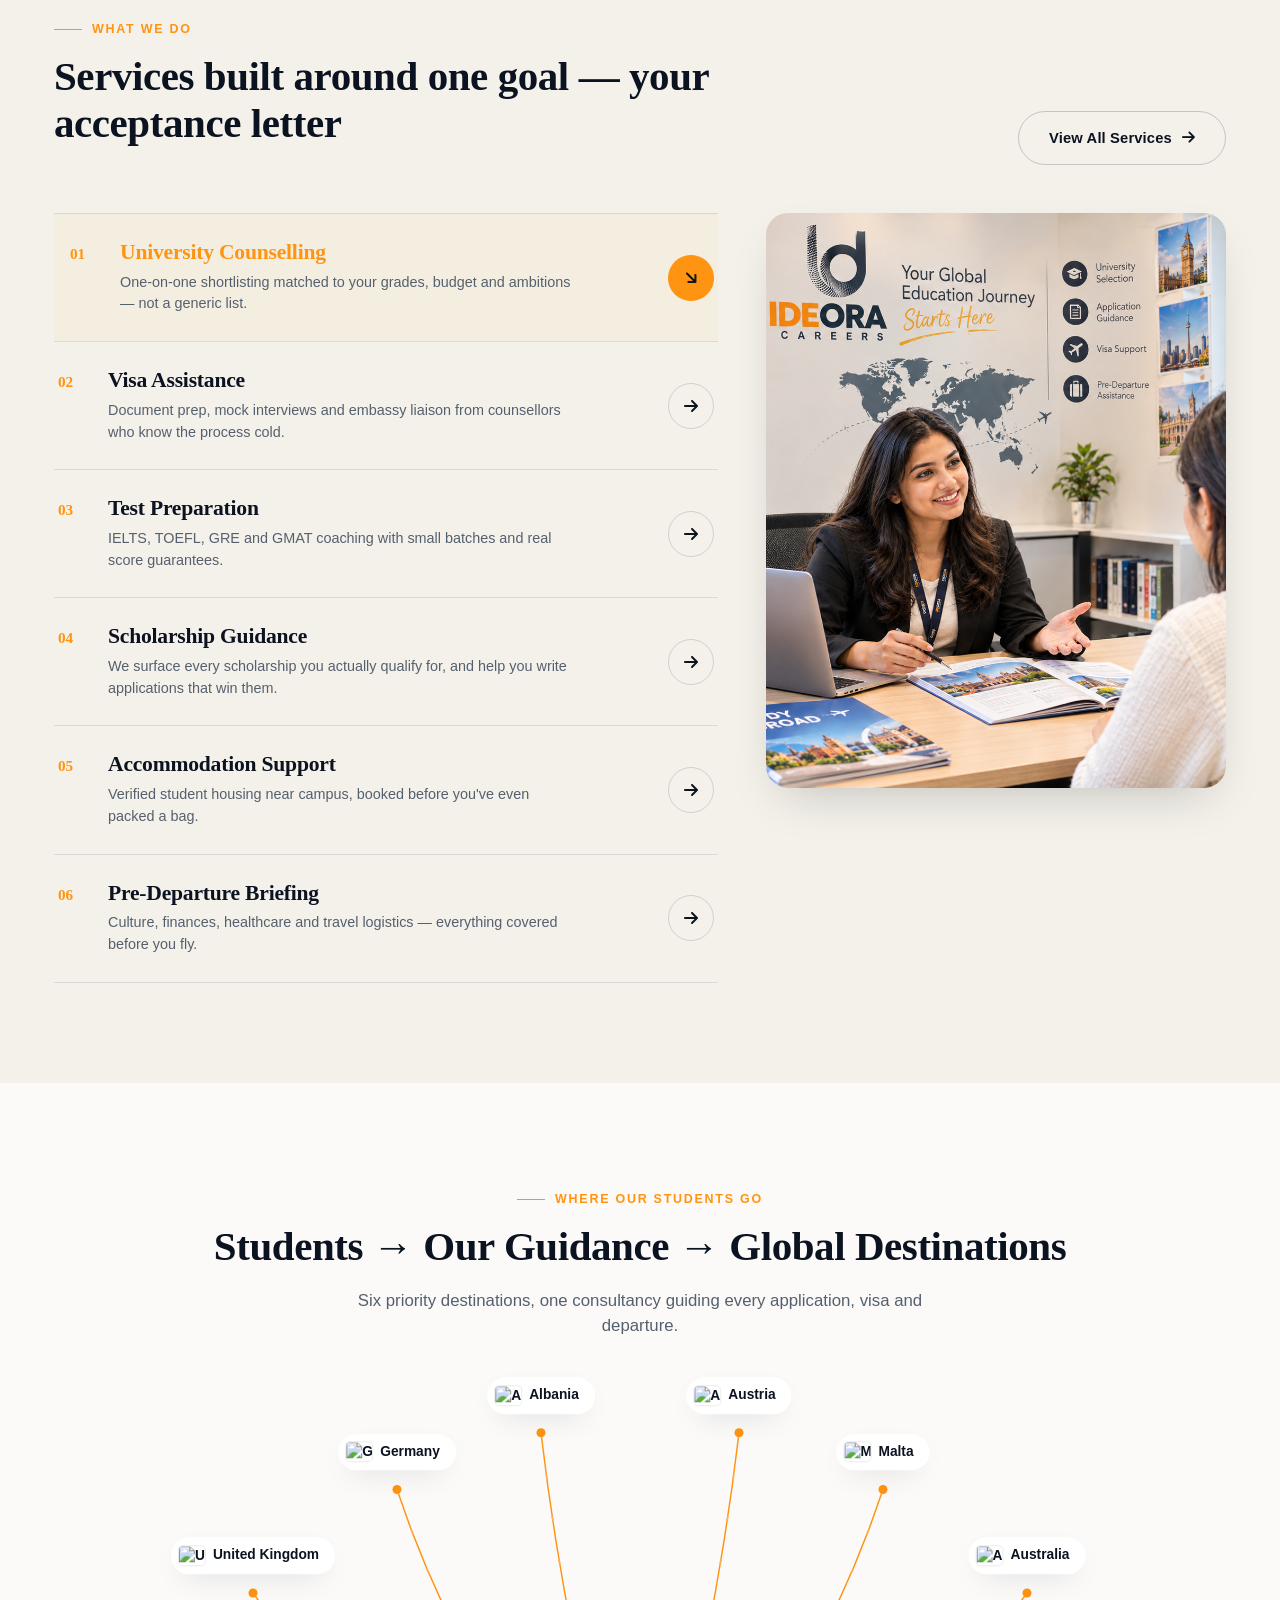
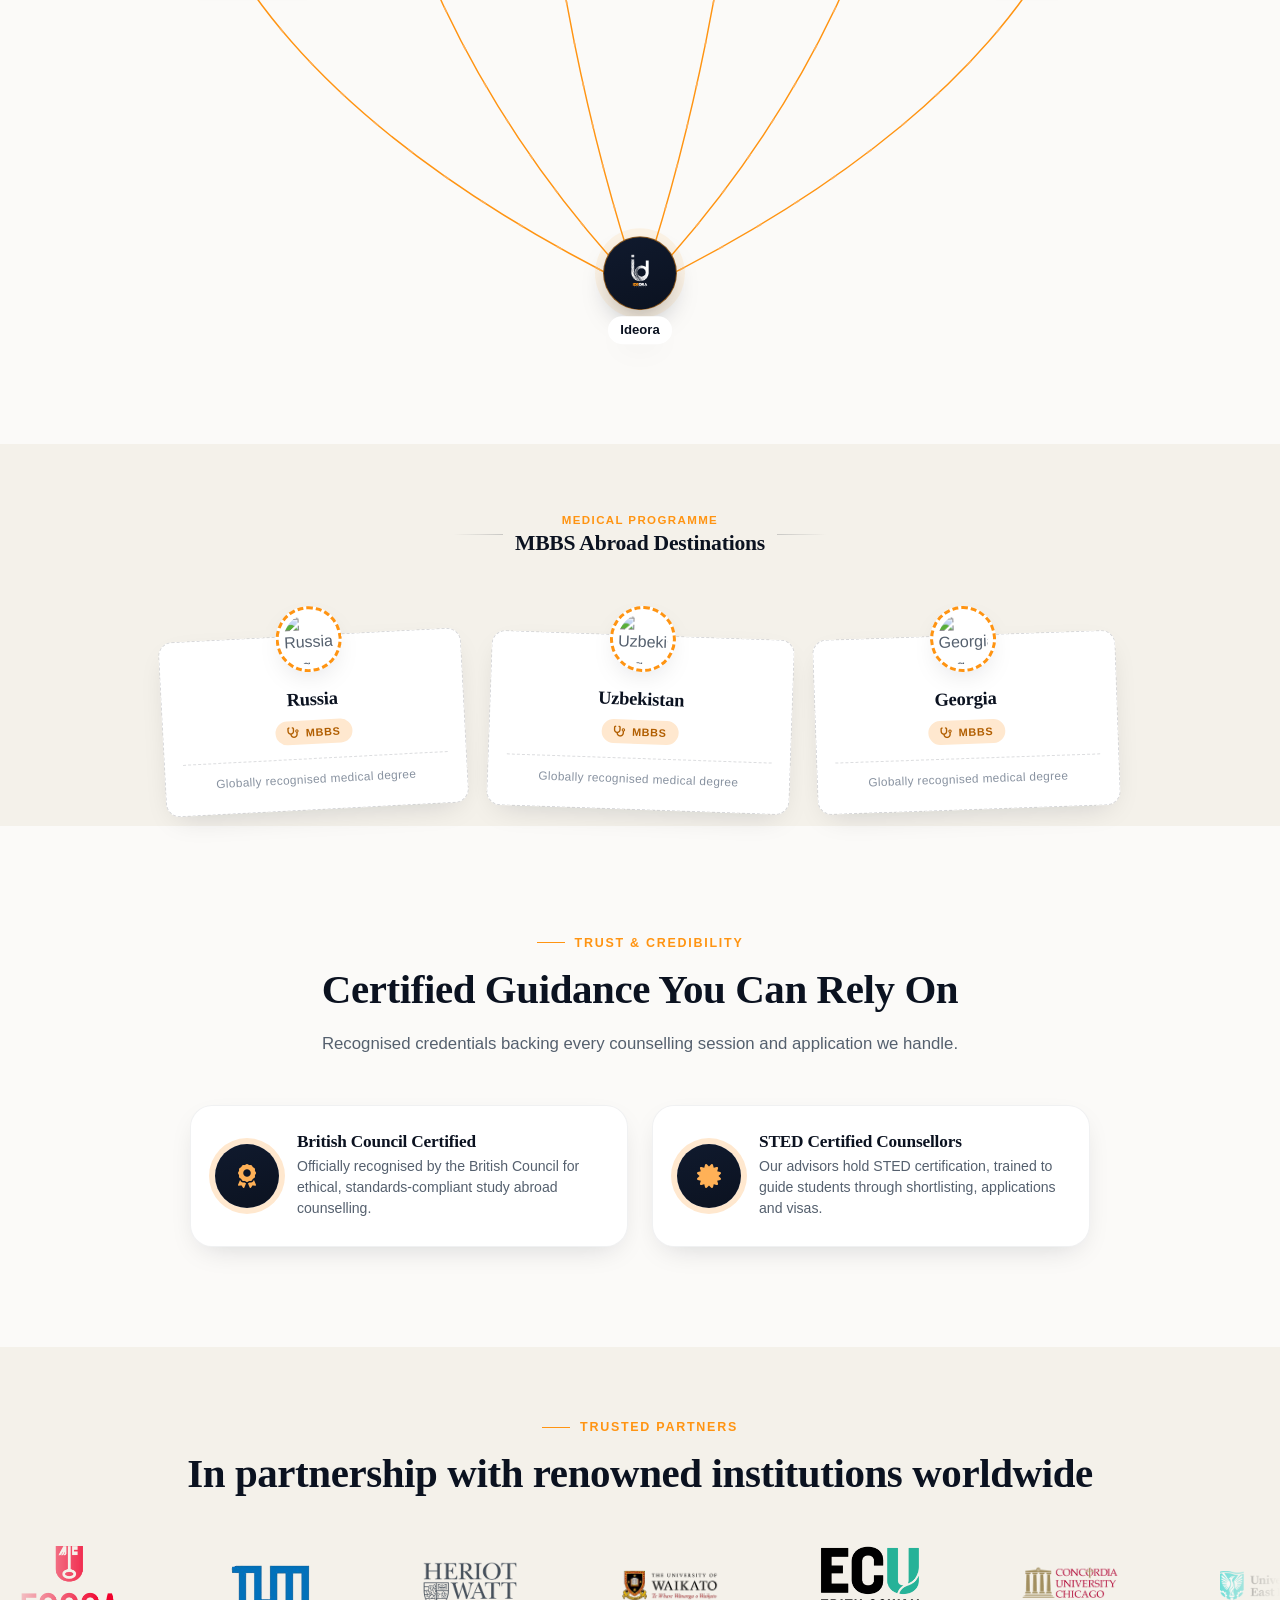
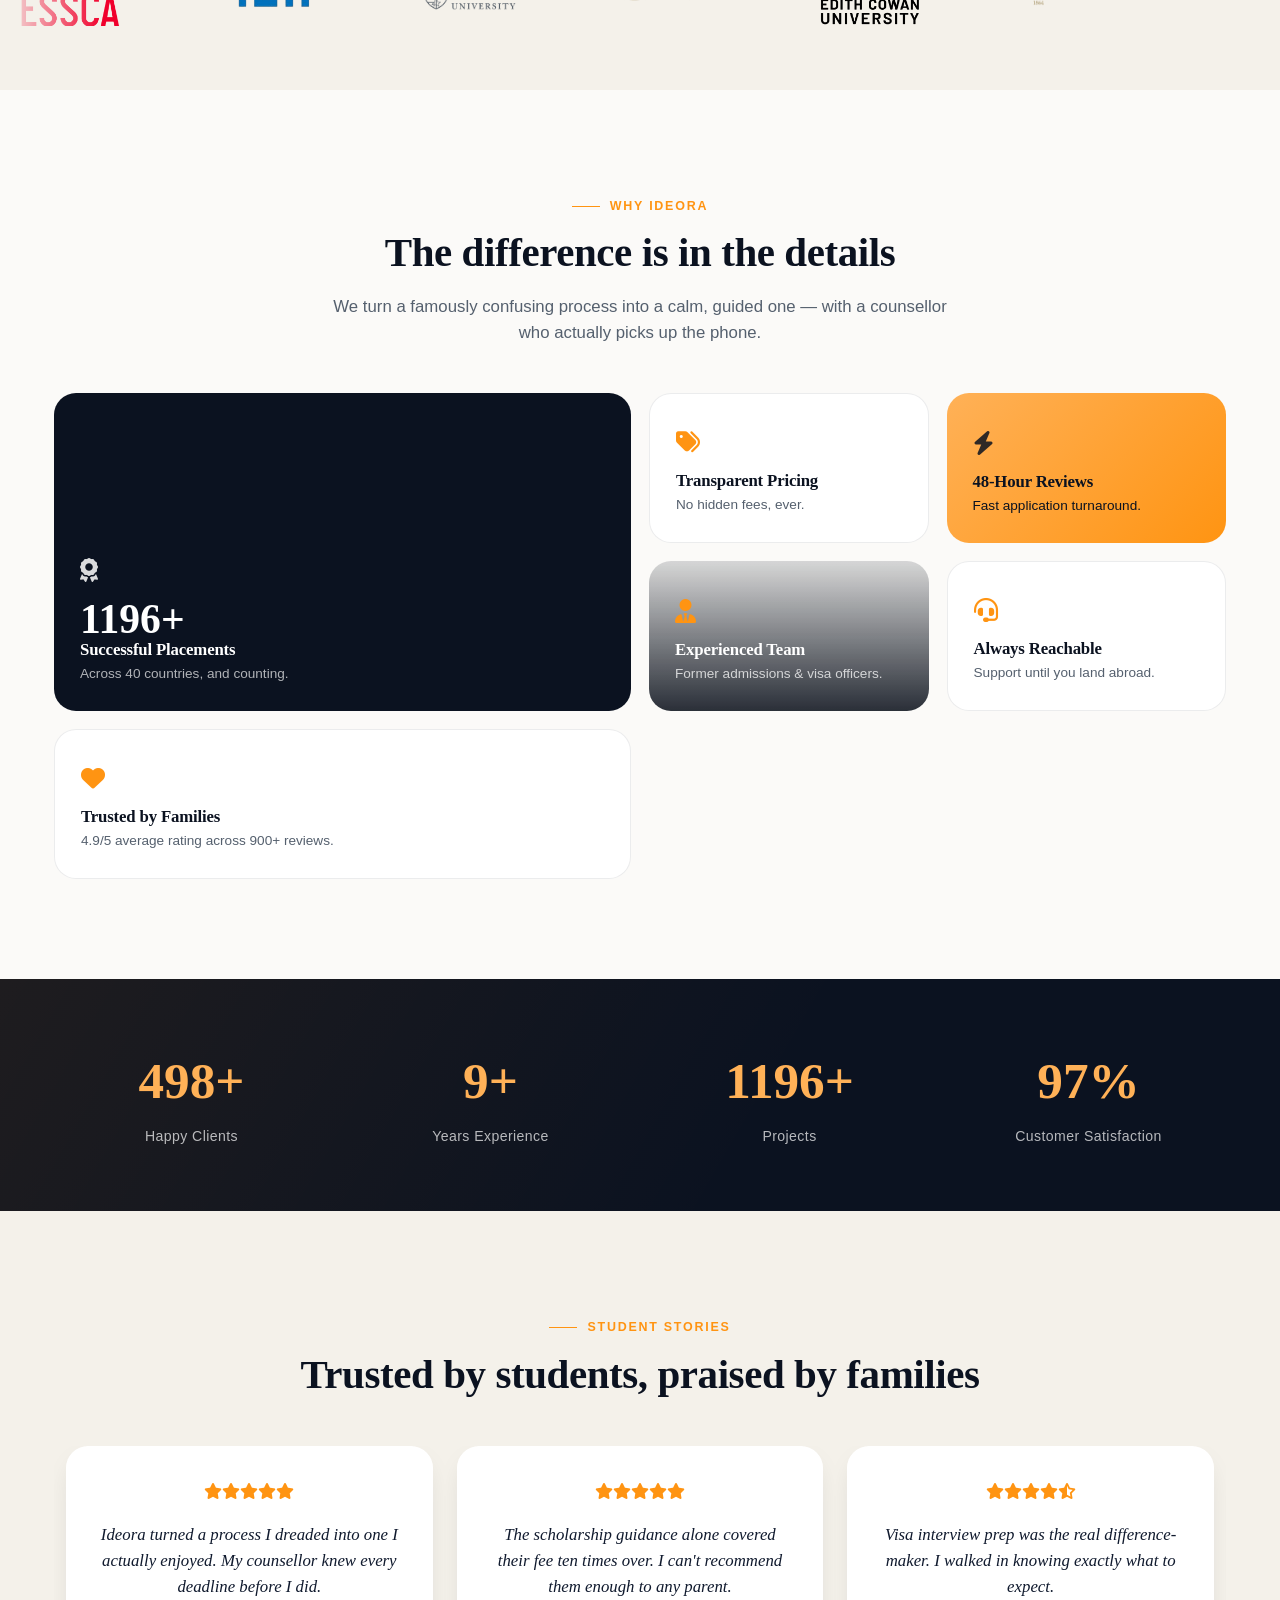
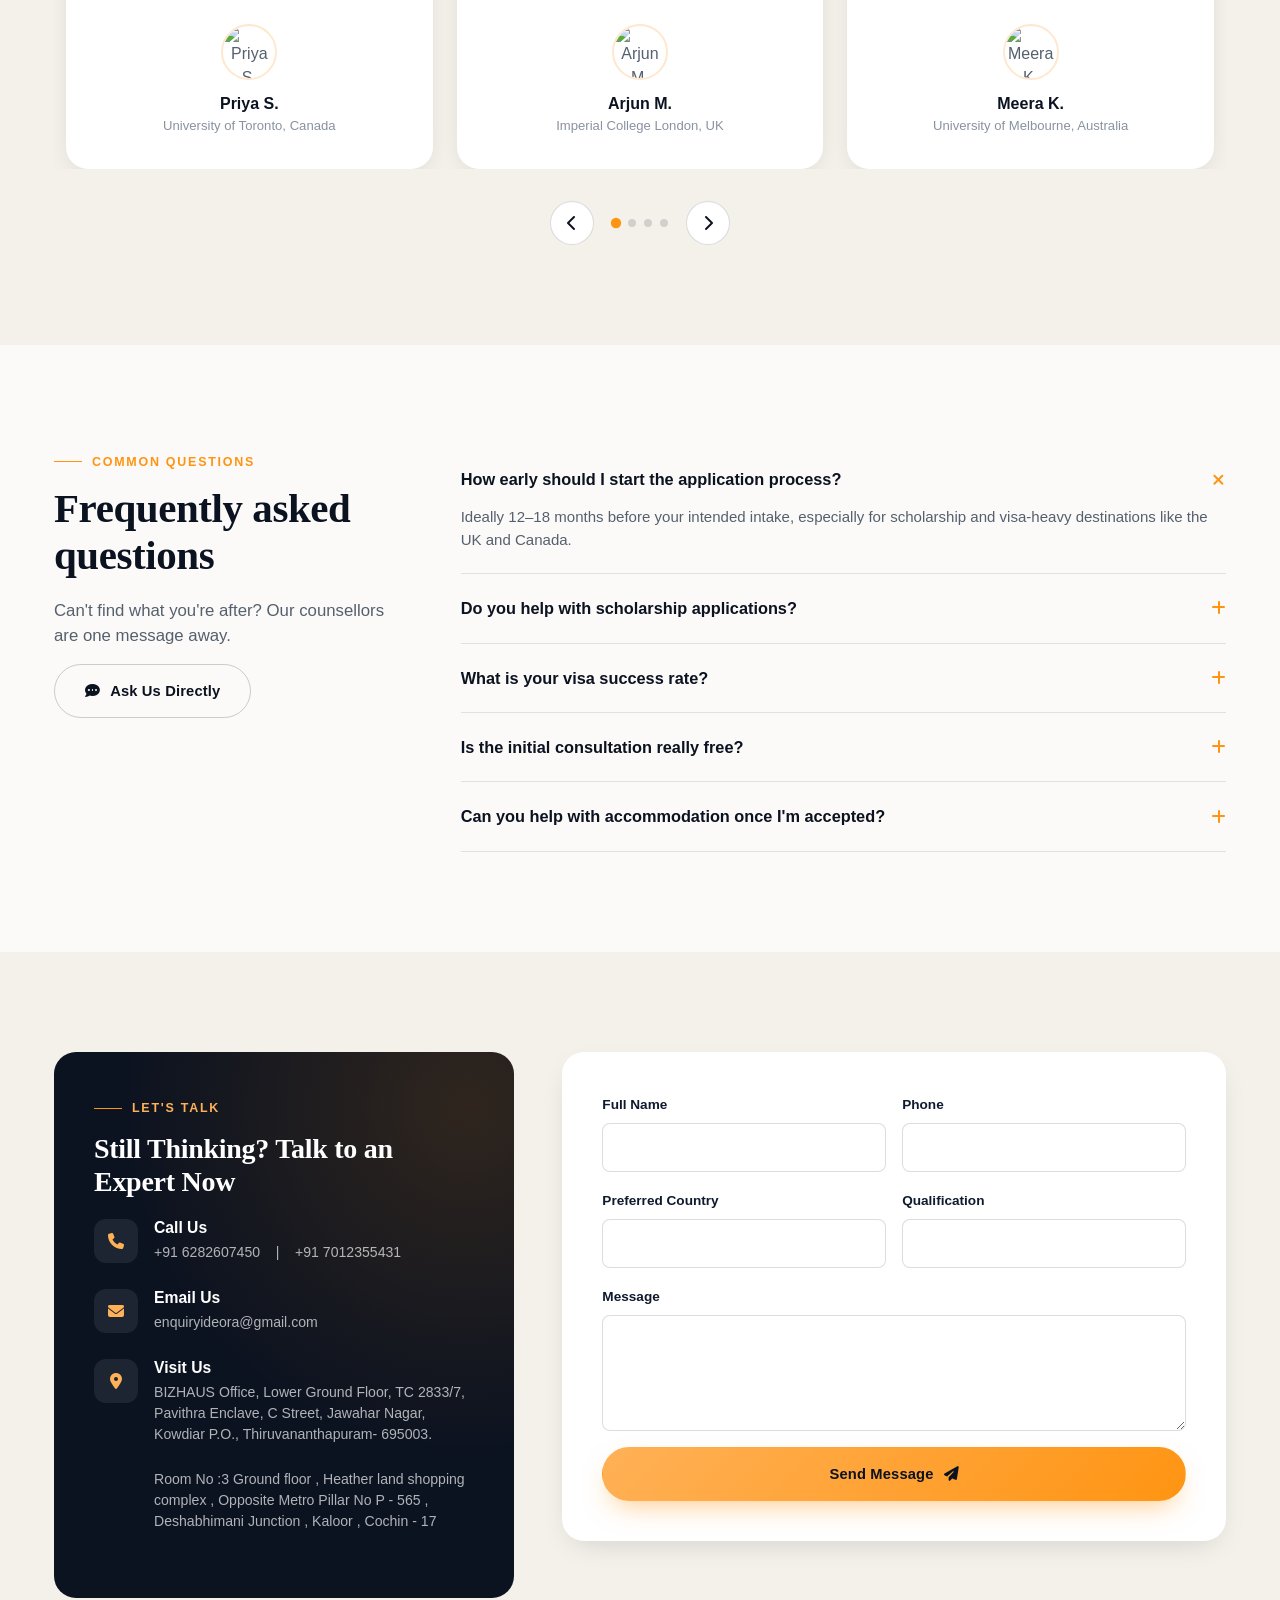
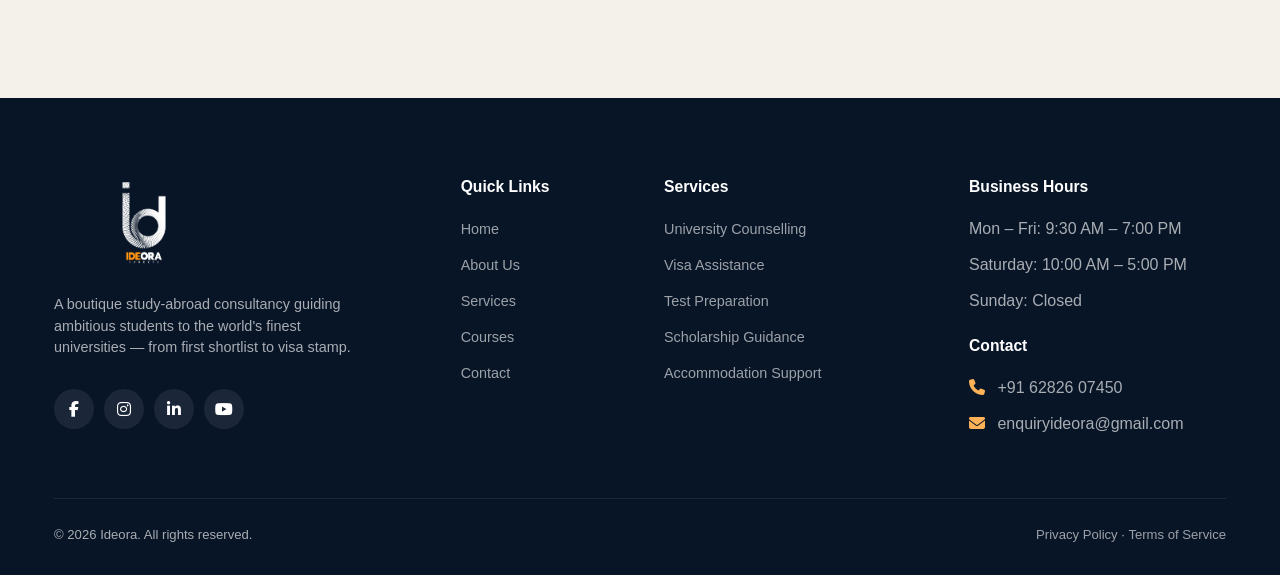
==== commit 3aea2746: "Add files via upload" ====
--- a/index.html
+++ b/index.html
@@ -920,8 +920,9 @@
     <div class="container-xl">
       <div class="row g-5">
         <div class="col-lg-4 col-md-6">
-          <a href="index.html" class="footer-brand"><i class="fa-solid fa-globe" style="color:#FFB157;"></i>
-            <span>Ide</span>ora</a>
+          <a href="index.html" class="footer-brand" aria-label="Ideora home">
+            <img src="assets/img/logo.png" alt="Ideora" style="display:block;width:180px;max-width:100%;height:auto;object-fit:contain;">
+          </a>
           <p style="font-size:.9rem; max-width:320px;">A boutique study-abroad consultancy guiding ambitious students to
             the world's finest universities — from first shortlist to visa stamp.</p>
           <div class="social-row">
--- a/assets/css/style.css
+++ b/assets/css/style.css
@@ -0,0 +1,3545 @@
+/* ==========================================================================
+   Ideora — Design Tokens
+   Palette:   ink (deep navy) / orange (brand accent, from the Ideora logo)
+   Type:      Fraunces (display, editorial serif) + Manrope (body, geometric sans)
+   Signature: the "flight path" — a dotted great-circle arc that recurs as a
+              hero backdrop, a section divider, and the thread linking every
+              destination card, standing in for the student's journey abroad.
+   ========================================================================== */
+
+:root {
+  --ink-900: #0B1220;
+  --ink-800: #101A2E;
+  --ink-700: #16233A;
+  --ink-600: #1E2E4A;
+  --gold-500: #FF9412;
+  --gold-400: #FFB157;
+  --gold-100: #FFE8CF;
+  --cream-50: #FBFAF8;
+  --cream-100: #F4F1EA;
+  --slate-600: #55606E;
+  --slate-400: #8892A0;
+  --white: #FFFFFF;
+
+  --font-display: 'Fraunces', 'Georgia', serif;
+  --font-body: 'Manrope', -apple-system, sans-serif;
+
+  --radius-lg: 22px;
+  --radius-md: 14px;
+  --radius-sm: 8px;
+
+  --shadow-soft: 0 20px 50px -20px rgba(11, 18, 32, 0.25);
+  --shadow-card: 0 10px 30px -12px rgba(11, 18, 32, 0.18);
+
+  --container-max: 1220px;
+}
+
+* {
+  box-sizing: border-box;
+}
+
+html {
+  scroll-behavior: smooth;
+}
+
+body {
+  font-family: var(--font-body);
+  color: var(--slate-600);
+  background: var(--cream-50);
+  -webkit-font-smoothing: antialiased;
+  overflow-x: hidden;
+}
+
+h1,
+h2,
+h3,
+h4,
+.font-display {
+  font-family: var(--font-display);
+  color: var(--ink-900);
+  font-weight: 600;
+  letter-spacing: -0.01em;
+}
+
+a {
+  text-decoration: none;
+  color: inherit;
+}
+
+img {
+  max-width: 100%;
+  display: block;
+}
+
+::selection {
+  background: var(--gold-100);
+  color: var(--ink-900);
+}
+
+/* Reduced motion respect */
+/* @media (prefers-reduced-motion: reduce) {
+  * {
+    animation-duration: 0.001ms !important;
+    animation-iteration-count: 1 !important;
+    transition-duration: 0.001ms !important;
+    scroll-behavior: auto !important;
+  }
+} */
+
+/* Focus states */
+a:focus-visible,
+button:focus-visible,
+input:focus-visible,
+textarea:focus-visible,
+select:focus-visible {
+  outline: 2px solid var(--gold-500);
+  outline-offset: 3px;
+  border-radius: 4px;
+}
+
+.container-xl {
+  max-width: var(--container-max);
+  margin: 0 auto;
+  padding: 0 24px;
+}
+
+.eyebrow {
+  font-family: var(--font-body);
+  font-size: .78rem;
+  font-weight: 700;
+  letter-spacing: .14em;
+  text-transform: uppercase;
+  color: var(--gold-500);
+  display: inline-flex;
+  align-items: center;
+  gap: 10px;
+  margin-bottom: 14px;
+}
+
+.eyebrow::before {
+  content: "";
+  width: 28px;
+  height: 1px;
+  background: var(--gold-500);
+  display: inline-block;
+}
+
+.section {
+  padding: 100px 0;
+}
+
+.section-sm {
+  padding: 64px 0;
+}
+
+@media (max-width:768px) {
+  .section {
+    padding: 64px 0;
+  }
+
+  .section-sm {
+    padding: 44px 0;
+  }
+}
+
+.section-title {
+  font-size: clamp(1.9rem, 3.2vw, 2.7rem);
+  line-height: 1.15;
+  margin-bottom: 18px;
+}
+
+.section-lead {
+  color: var(--slate-600);
+  font-size: 1.05rem;
+  max-width: 640px;
+}
+
+.text-gold {
+  color: var(--gold-500) !important;
+}
+
+.bg-ink {
+  background: var(--ink-900) !important;
+}
+
+.bg-cream-alt {
+  background: var(--cream-100);
+}
+
+/* ---------- Buttons ---------- */
+.btn-luxe {
+  display: inline-flex;
+  align-items: center;
+  gap: 10px;
+  padding: 15px 30px;
+  border-radius: 50px;
+  font-weight: 700;
+  font-size: .92rem;
+  letter-spacing: .01em;
+  border: 1px solid transparent;
+  transition: transform .35s cubic-bezier(.2, .8, .2, 1), box-shadow .35s, background .35s, color .35s;
+  white-space: nowrap;
+}
+
+.btn-luxe-primary {
+  background: linear-gradient(135deg, var(--gold-400), var(--gold-500));
+  color: var(--ink-900);
+  box-shadow: 0 12px 28px -10px rgba(255, 148, 18, 0.55);
+}
+
+.btn-luxe-primary:hover {
+  transform: translateY(-3px);
+  box-shadow: 0 18px 34px -10px rgba(255, 148, 18, 0.65);
+  color: var(--ink-900);
+}
+
+.btn-luxe-outline {
+  background: transparent;
+  border-color: rgba(255, 255, 255, 0.35);
+  color: var(--white);
+}
+
+.btn-luxe-outline:hover {
+  background: rgba(255, 255, 255, 0.1);
+  transform: translateY(-3px);
+  color: var(--white);
+}
+
+.btn-luxe-outline-ink {
+  background: transparent;
+  border-color: rgba(11, 18, 32, 0.2);
+  color: var(--ink-900);
+}
+
+.btn-luxe-outline-ink:hover {
+  background: var(--ink-900);
+  color: var(--white);
+  transform: translateY(-3px);
+}
+
+/* ---------- Navbar ---------- */
+.fa-bars:before, .fa-navicon:before {
+    color: antiquewhite;
+}
+.navbar-luxe {
+  position: fixed;
+  top: 0;
+  left: 0;
+  right: 0;
+  z-index: 1000;
+  padding: 22px 0;
+  transition: all .45s cubic-bezier(.2, .8, .2, 1);
+  background: transparent;
+}
+
+.navbar-luxe .container-xl {
+  display: flex;
+  align-items: center;
+  justify-content: space-between;
+}
+
+.navbar-luxe.is-scrolled {
+  padding: 14px 0;
+  background: rgba(31, 30, 29, 0.9);
+  backdrop-filter: blur(14px) saturate(160%);
+  -webkit-backdrop-filter: blur(14px) saturate(160%);
+  box-shadow: 0 8px 30px -14px rgba(11, 18, 32, 0.25);
+}
+
+.navbar-brand-luxe {
+  font-family: var(--font-display);
+  font-weight: 700;
+  font-size: 1.4rem;
+  color: var(--white);
+  display: flex;
+  align-items: center;
+  gap: 10px;
+  transition: color .4s;
+}
+
+.navbar-brand-luxe span {
+  color: var(--gold-400);
+}
+
+.navbar-luxe.is-scrolled .navbar-brand-luxe {
+  color: var(--ink-900);
+}
+
+.navbar-luxe.is-scrolled .navbar-brand-luxe span {
+  color: var(--gold-500);
+}
+
+.nav-links-luxe {
+  display: flex;
+  align-items: center;
+  gap: 38px;
+  list-style: none;
+  margin: 0;
+  padding: 0;
+}
+
+.nav-links-luxe a {
+  font-size: .94rem;
+  font-weight: 600;
+  color: rgba(255, 255, 255, 0.86);
+  position: relative;
+  padding: 4px 0;
+  transition: color .35s;
+}
+
+.nav-links-luxe a::after {
+  content: "";
+  position: absolute;
+  left: 0;
+  bottom: -4px;
+  width: 0;
+  height: 2px;
+  background: var(--gold-500);
+  transition: width .35s;
+}
+
+.nav-links-luxe a:hover::after,
+.nav-links-luxe a.active::after {
+  width: 100%;
+}
+
+.nav-links-luxe a.active {
+  color: var(--gold-400);
+}
+
+.navbar-luxe.is-scrolled .nav-links-luxe a {
+  color: var(--cream-50);
+}
+
+.navbar-luxe.is-scrolled .nav-links-luxe a.active {
+  color: var(--gold-500);
+}
+
+.navbar-toggler-luxe {
+  display: none;
+  background: none;
+  border: none;
+  font-size: 1.4rem;
+  color: var(--white);
+  cursor: pointer;
+}
+
+.navbar-luxe.is-scrolled .navbar-toggler-luxe {
+  color: var(--ink-900);
+}
+
+@media (max-width:991px) {
+  .nav-links-luxe {
+    position: fixed;
+    top: 0;
+    right: -320px;
+    height: 100vh;
+    width: 300px;
+    background: var(--ink-900);
+    flex-direction: column;
+    justify-content: center;
+    padding: 40px;
+    transition: right .45s cubic-bezier(.2, .8, .2, 1);
+    z-index: 1001;
+  }
+
+  .nav-links-luxe.open {
+    right: 0;
+    box-shadow: -20px 0 60px rgba(0, 0, 0, 0.35);
+  }
+
+  .nav-links-luxe a {
+    color: var(--white) !important;
+    font-size: 1.1rem;
+  }
+
+  .navbar-toggler-luxe {
+    display: block;
+    z-index: 1002;
+  }
+
+  .nav-backdrop {
+    display: none;
+    position: fixed;
+    inset: 0;
+    background: rgba(11, 18, 32, 0.5);
+    z-index: 1000;
+  }
+
+  .nav-backdrop.open {
+    display: block;
+  }
+}
+
+/* ---------- Hero ---------- */
+.hero {
+  position: relative;
+  min-height: 100vh;
+  display: flex;
+  align-items: center;
+  overflow: hidden;
+  padding-top: 120px;
+  padding-bottom: 70px;
+  background: var(--ink-900);
+}
+
+.hero-video-wrap {
+  position: absolute;
+  inset: 0;
+  z-index: 0;
+  overflow: hidden;
+}
+
+.hero-video {
+  position: absolute;
+  top: 50%;
+  left: 50%;
+  min-width: 100%;
+  min-height: 100%;
+  width: auto;
+  height: auto;
+  transform: translate(-50%, -50%);
+  object-fit: cover;
+}
+
+.hero-video-overlay {
+  position: absolute;
+  inset: 0;
+  background:
+    linear-gradient(115deg, rgba(11, 18, 32, 0.92) 0%, rgba(11, 18, 32, 0.78) 38%, rgba(11, 18, 32, 0.55) 62%, rgba(11, 18, 32, 0.72) 100%),
+    linear-gradient(to top, rgba(11, 18, 32, 0.85) 0%, transparent 32%);
+}
+
+.hero-glow {
+  position: absolute;
+  width: 600px;
+  height: 600px;
+  border-radius: 50%;
+  background: radial-gradient(circle, rgba(255, 148, 18, 0.16), transparent 70%);
+  top: -150px;
+  right: -120px;
+  pointer-events: none;
+  z-index: 1;
+}
+
+.hero-content {
+  position: relative;
+  z-index: 2;
+  color: var(--white);
+}
+
+.hero-content h1 {
+  color: var(--white);
+  font-size: clamp(2.4rem, 5vw, 4.1rem);
+  line-height: 1.08;
+  margin-bottom: 22px;
+}
+
+.hero-content h1 em {
+  font-style: italic;
+  color: var(--gold-400);
+}
+
+.hero-content p.lead {
+  color: rgba(255, 255, 255, 0.78);
+  font-size: 1.15rem;
+  max-width: 560px;
+  margin-bottom: 34px;
+}
+
+.hero-badges {
+  display: flex;
+  flex-wrap: wrap;
+  gap: 14px;
+  margin-top: 44px;
+}
+
+.hero-badge {
+  display: flex;
+  align-items: center;
+  gap: 10px;
+  padding: 10px 16px;
+  border-radius: 100px;
+  background: rgba(255, 255, 255, 0.07);
+  border: 1px solid rgba(255, 255, 255, 0.14);
+  font-size: .82rem;
+  color: rgba(255, 255, 255, 0.85);
+}
+
+.hero-badge i {
+  color: var(--gold-400);
+}
+
+.hero-stats {
+  display: flex;
+  gap: 40px;
+  margin-top: 56px;
+  flex-wrap: wrap;
+}
+
+.hero-stat .num {
+  font-family: var(--font-display);
+  font-size: 2.1rem;
+  color: var(--white);
+  font-weight: 700;
+}
+
+.hero-stat .label {
+  font-size: .8rem;
+  color: rgba(255, 255, 255, 0.6);
+  letter-spacing: .04em;
+  text-transform: uppercase;
+}
+
+/* Entrance animation (plays on load, not gated by scroll) */
+.hero-anim {
+  opacity: 0;
+  transform: translateY(24px);
+  animation: heroFadeUp .9s cubic-bezier(.2, .8, .2, 1) forwards;
+}
+
+.hero-anim-1 {
+  animation-delay: .25s;
+}
+
+.hero-anim-2 {
+  animation-delay: .42s;
+}
+
+.hero-anim-3 {
+  animation-delay: .58s;
+}
+
+.hero-anim-4 {
+  animation-delay: .74s;
+}
+
+.hero-anim-5 {
+  animation-delay: .9s;
+}
+
+@keyframes heroFadeUp {
+  to {
+    opacity: 1;
+    transform: translateY(0);
+  }
+}
+
+/* @media (prefers-reduced-motion: reduce) {
+  .hero-anim {
+    opacity: 1;
+    transform: none;
+    animation: none;
+  }
+} */
+
+.hero-visual {
+  position: relative;
+  z-index: 2;
+}
+
+.hero-card {
+  background: rgba(255, 255, 255, 0.06);
+  border: 1px solid rgba(255, 255, 255, 0.14);
+  backdrop-filter: blur(18px);
+  -webkit-backdrop-filter: blur(18px);
+  border-radius: var(--radius-lg);
+  padding: 28px;
+  color: var(--white);
+}
+
+.hero-photo {
+  border-radius: var(--radius-lg);
+  overflow: hidden;
+  box-shadow: var(--shadow-soft);
+  border: 1px solid rgba(255, 255, 255, 0.15);
+}
+
+.hero-float-card {
+  position: absolute;
+  bottom: -30px;
+  left: -30px;
+  background: var(--white);
+  color: var(--ink-900);
+  border-radius: var(--radius-md);
+  padding: 18px 22px;
+  box-shadow: var(--shadow-card);
+  display: flex;
+  align-items: center;
+  gap: 14px;
+  max-width: 250px;
+}
+
+@media (max-width:991px) {
+  .hero-float-card {
+    position: static;
+    margin-top: 20px;
+  }
+}
+
+.hero-float-card .icon {
+  width: 44px;
+  height: 44px;
+  border-radius: 50%;
+  background: var(--gold-100);
+  display: flex;
+  align-items: center;
+  justify-content: center;
+  color: var(--gold-500);
+  font-size: 1.1rem;
+  flex: none;
+}
+
+/* ---------- Cards (services) ---------- */
+.service-card {
+  background: var(--white);
+  border-radius: var(--radius-lg);
+  padding: 38px 30px;
+  height: 100%;
+  box-shadow: var(--shadow-card);
+  border: 1px solid rgba(11, 18, 32, 0.05);
+  transition: transform .4s cubic-bezier(.2, .8, .2, 1), box-shadow .4s;
+  position: relative;
+  overflow: hidden;
+}
+
+.service-card::before {
+  content: "";
+  position: absolute;
+  inset: 0;
+  background: linear-gradient(160deg, rgba(255, 148, 18, 0.06), transparent 55%);
+  opacity: 0;
+  transition: opacity .4s;
+}
+
+.service-card:hover {
+  transform: translateY(-8px);
+  box-shadow: 0 26px 50px -18px rgba(11, 18, 32, 0.28);
+}
+
+.service-card:hover::before {
+  opacity: 1;
+}
+
+.service-icon {
+  width: 62px;
+  height: 62px;
+  border-radius: 16px;
+  background: var(--ink-900);
+  display: flex;
+  align-items: center;
+  justify-content: center;
+  color: var(--gold-400);
+  font-size: 1.4rem;
+  margin-bottom: 22px;
+  transition: transform .4s;
+}
+
+.service-card:hover .service-icon {
+  transform: rotate(-8deg) scale(1.05);
+}
+
+.service-card h3 {
+  font-size: 1.25rem;
+  margin-bottom: 10px;
+}
+
+.service-card p {
+  font-size: .94rem;
+  color: var(--slate-600);
+  margin-bottom: 18px;
+}
+
+.service-link {
+  font-weight: 700;
+  font-size: .86rem;
+  color: var(--ink-900);
+  display: inline-flex;
+  align-items: center;
+  gap: 8px;
+}
+
+.service-link i {
+  transition: transform .3s;
+}
+
+.service-card:hover .service-link i {
+  transform: translateX(5px);
+}
+
+/* ---------- Destination radial network (desktop) ---------- */
+.dest-radial-wrap { position: relative; max-width: 900px; margin: 0 auto; }
+.dest-radial-svg { width: 100%; height: auto; display: block; overflow: visible; }
+.route-draw {
+  fill: none; stroke: var(--gold-500); stroke-width: 1.6; stroke-linecap: round;
+  stroke-dasharray: 100; stroke-dashoffset: 100;
+  transition: stroke-dashoffset 1.3s cubic-bezier(.2, .8, .2, 1);
+}
+.route-dots {
+  fill: none; stroke: var(--gold-400); stroke-width: 1.8; stroke-linecap: round;
+  stroke-dasharray: 1 8; opacity: 0; transition: opacity .7s ease;
+}
+.dest-radial-wrap.in .route-draw { stroke-dashoffset: 0; }
+.dest-radial-wrap.in .route-dots { opacity: .9; }
+.dest-radial-svg g:nth-child(1) .route-draw { transition-delay: .05s; }
+.dest-radial-svg g:nth-child(2) .route-draw { transition-delay: .18s; }
+.dest-radial-svg g:nth-child(3) .route-draw { transition-delay: .31s; }
+.dest-radial-svg g:nth-child(4) .route-draw { transition-delay: .44s; }
+.dest-radial-svg g:nth-child(5) .route-draw { transition-delay: .57s; }
+.dest-radial-svg g:nth-child(6) .route-draw { transition-delay: .70s; }
+.dest-radial-svg g:nth-child(1) .route-dots { transition-delay: 1.05s; }
+.dest-radial-svg g:nth-child(2) .route-dots { transition-delay: 1.18s; }
+.dest-radial-svg g:nth-child(3) .route-dots { transition-delay: 1.31s; }
+.dest-radial-svg g:nth-child(4) .route-dots { transition-delay: 1.44s; }
+.dest-radial-svg g:nth-child(5) .route-dots { transition-delay: 1.57s; }
+.dest-radial-svg g:nth-child(6) .route-dots { transition-delay: 1.70s; }
+.dest-endpoint-dot { fill: var(--gold-500); opacity: 0; transition: opacity .4s ease, transform .4s ease; transform-origin: center; }
+.dest-radial-wrap.in .dest-endpoint-dot { opacity: 1; }
+.dest-radial-svg g:nth-child(1) .dest-endpoint-dot { transition-delay: 1.1s; }
+.dest-radial-svg g:nth-child(2) .dest-endpoint-dot { transition-delay: 1.23s; }
+.dest-radial-svg g:nth-child(3) .dest-endpoint-dot { transition-delay: 1.36s; }
+.dest-radial-svg g:nth-child(4) .dest-endpoint-dot { transition-delay: 1.49s; }
+.dest-radial-svg g:nth-child(5) .dest-endpoint-dot { transition-delay: 1.62s; }
+.dest-radial-svg g:nth-child(6) .dest-endpoint-dot { transition-delay: 1.75s; }
+.dest-endpoint-pulse { fill: none; stroke: var(--gold-500); stroke-width: 1.2; opacity: 0; transform-origin: center; }
+.dest-radial-wrap.in .dest-endpoint-pulse { animation: destPulse 2.4s ease-out infinite; }
+.dest-radial-svg g:nth-child(1) .dest-endpoint-pulse { animation-delay: 1.1s; }
+.dest-radial-svg g:nth-child(2) .dest-endpoint-pulse { animation-delay: 1.23s; }
+.dest-radial-svg g:nth-child(3) .dest-endpoint-pulse { animation-delay: 1.36s; }
+.dest-radial-svg g:nth-child(4) .dest-endpoint-pulse { animation-delay: 1.49s; }
+.dest-radial-svg g:nth-child(5) .dest-endpoint-pulse { animation-delay: 1.62s; }
+.dest-radial-svg g:nth-child(6) .dest-endpoint-pulse { animation-delay: 1.75s; }
+@keyframes destPulse { 0% { opacity: .6; transform: scale(.5); } 100% { opacity: 0; transform: scale(3); } }
+
+.dest-hub {
+  position: absolute; left: 50%; top: 90.3%; transform: translate(-50%, -50%);
+  display: flex; flex-direction: column; align-items: center; gap: 6px; z-index: 3;
+}
+.dest-hub-circle {
+  width: 74px; height: 74px; border-radius: 50%;
+  background: linear-gradient(160deg, var(--ink-800), var(--ink-900));
+  border: 1.5px solid rgba(255, 148, 18, 0.5);
+  display: flex; align-items: center; justify-content: center;
+  box-shadow: 0 0 0 8px rgba(255, 148, 18, 0.08), 0 14px 30px -10px rgba(11, 18, 32, 0.4);
+}
+.dest-hub-circle i { color: var(--gold-400); font-size: 1.5rem; }
+.dest-hub-label {
+  font-weight: 700; font-size: .82rem; color: var(--ink-900); background: var(--white);
+  padding: 4px 12px; border-radius: 100px; box-shadow: var(--shadow-card); white-space: nowrap;
+}
+.dest-endpoint-label {
+  position: absolute; transform: translate(-50%, -100%); z-index: 2;
+  display: flex; flex-direction: column; align-items: center; gap: 6px; padding-bottom: 14px;
+  opacity: 0; transition: opacity .6s ease, transform .6s cubic-bezier(.2, .8, .2, 1);
+}
+.dest-radial-wrap.in .dest-endpoint-label { opacity: 1; transform: translate(-50%, -110%); }
+.dest-endpoint-label[data-i="0"] { transition-delay: 1.15s; }
+.dest-endpoint-label[data-i="1"] { transition-delay: 1.28s; }
+.dest-endpoint-label[data-i="2"] { transition-delay: 1.41s; }
+.dest-endpoint-label[data-i="3"] { transition-delay: 1.54s; }
+.dest-endpoint-label[data-i="4"] { transition-delay: 1.67s; }
+.dest-endpoint-label[data-i="5"] { transition-delay: 1.80s; }
+.dest-endpoint-chip {
+  display: flex; align-items: center; gap: 8px; background: var(--white); border-radius: 100px;
+  padding: 8px 16px 8px 8px; box-shadow: var(--shadow-card); font-weight: 700; font-size: .86rem;
+  color: var(--ink-900); white-space: nowrap;
+}
+.dest-endpoint-chip img { width: 26px; height: 19px; object-fit: cover; border-radius: 4px; box-shadow: 0 0 0 1px rgba(11, 18, 32, 0.08); }
+
+/* ---------- Destination flight path (mobile) ---------- */
+.dest-mobile-path { display: none; position: relative; max-width: 420px; margin: 0 auto; padding-top: 10px; }
+.dmp-hub { display: flex; flex-direction: column; align-items: center; gap: 10px; margin-bottom: 6px; position: relative; z-index: 2; }
+.dmp-hub-label { font-size: .76rem; font-weight: 700; color: var(--slate-400); text-transform: uppercase; letter-spacing: .06em; }
+.dmp-line { position: relative; height: 36px; margin: 0 auto; width: 2px; }
+.dmp-line-svg { width: 100%; height: 100%; overflow: visible; display: block; }
+.dmp-dash {
+  fill: none; stroke: var(--gold-500); stroke-width: 2; stroke-linecap: round;
+  stroke-dasharray: 2 9; stroke-dashoffset: 100; opacity: 0;
+  transition: stroke-dashoffset 1.4s cubic-bezier(.2, .8, .2, 1), opacity .3s ease;
+}
+.dest-mobile-path.in .dmp-dash { stroke-dashoffset: 0; opacity: .9; }
+.dmp-plane {
+  position: absolute; top: -6px; left: 50%; transform: translateX(-50%) rotate(90deg);
+  color: var(--gold-500); font-size: .85rem; opacity: 0; transition: opacity .4s ease .6s;
+}
+.dest-mobile-path.in .dmp-plane { opacity: 1; }
+.dmp-stops { list-style: none; margin: 0; padding: 0; position: relative; }
+.dmp-stops::before {
+  content: ""; position: absolute; left: 18px; top: 0; bottom: 24px; width: 0;
+  border-left: 2px dotted rgba(255, 148, 18, 0.4);
+}
+.dmp-stop {
+  position: relative; display: flex; align-items: center; padding-left: 44px; margin-bottom: 16px;
+  opacity: 0; transform: translateX(-14px);
+  transition: opacity .55s ease, transform .55s cubic-bezier(.2, .8, .2, 1);
+  transition-delay: calc(var(--i) * .12s + .5s);
+}
+.dest-mobile-path.in .dmp-stop { opacity: 1; transform: translateX(0); }
+.dmp-stop:last-child { margin-bottom: 0; }
+.dmp-node {
+  position: absolute; left: 11px; top: 50%; transform: translateY(-50%);
+  width: 16px; height: 16px; border-radius: 50%;
+  background: var(--white); border: 3px solid var(--gold-500);
+  box-shadow: 0 0 0 4px var(--cream-100); z-index: 2;
+}
+.dmp-ticket {
+  flex: 1; display: flex; align-items: stretch; background: var(--white);
+  border-radius: var(--radius-sm); box-shadow: var(--shadow-card); overflow: hidden; position: relative;
+}
+.dmp-ticket::before {
+  content: ""; position: absolute; right: 52px; top: 0; bottom: 0; width: 0;
+  border-left: 1.5px dashed rgba(11, 18, 32, 0.15);
+}
+.dmp-ticket-main { flex: 1; display: flex; align-items: center; gap: 12px; padding: 12px 14px; }
+.dmp-ticket-main img { width: 34px; height: 25px; object-fit: cover; border-radius: 5px; flex: none; box-shadow: 0 0 0 1px rgba(11, 18, 32, 0.08); }
+.dmp-no { display: block; font-family: var(--font-display); font-size: .7rem; color: var(--gold-500); font-weight: 700; }
+.dmp-ticket-main h4 { font-size: .98rem; margin: 1px 0 0; color: var(--ink-900); }
+.dmp-ticket-stub { width: 52px; flex: none; display: flex; align-items: center; justify-content: center; background: var(--cream-100); color: var(--gold-500); font-size: .85rem; }
+@media (max-width: 767px) { .dest-mobile-path { display: block; } }
+
+/* ---------- MBBS abroad passport-stamp cards ---------- */
+.mbbs-section { max-width: 980px; margin: 52px auto 0; padding: 0 12px; }
+.mbbs-head { display: flex; align-items: center; justify-content: center; gap: 12px; margin-bottom: 44px; }
+.mbbs-head-line { height: 1px; width: 50px; background: linear-gradient(90deg, transparent, rgba(11,18,32,0.18)); }
+.mbbs-head-line.r { background: linear-gradient(90deg, rgba(11,18,32,0.18), transparent); }
+.mbbs-head-text { display: flex; flex-direction: column; align-items: center; }
+.mbbs-head-text span:first-child {
+  font-size: .72rem; font-weight: 700; letter-spacing: .12em; text-transform: uppercase; color: var(--gold-500);
+}
+.mbbs-head-text h3 { font-size: 1.35rem; margin: 2px 0 0; }
+
+.mbbs-cards {
+  display: grid; grid-template-columns: repeat(3, 1fr); gap: 34px 24px; padding-top: 34px;
+}
+.mbbs-card {
+  position: relative; background: var(--white); border-radius: var(--radius-md);
+  padding: 30px 18px 20px; box-shadow: var(--shadow-card);
+  border: 1px dashed rgba(11, 18, 32, 0.16);
+  transform: rotate(var(--tilt, 0deg));
+  transition: transform .3s ease, box-shadow .3s ease;
+}
+.mbbs-card:hover { transform: rotate(0deg) translateY(-4px); box-shadow: var(--shadow-soft); }
+.mbbs-card:nth-child(1) { --tilt: -3deg; }
+.mbbs-card:nth-child(2) { --tilt: 2deg; }
+.mbbs-card:nth-child(3) { --tilt: -2deg; }
+
+.mbbs-stamp {
+  position: absolute; top: -30px; left: 50%; transform: translateX(-50%);
+  width: 66px; height: 66px; border-radius: 50%;
+  background: var(--white); border: 3px dashed var(--gold-500);
+  display: flex; align-items: center; justify-content: center; padding: 5px;
+  box-shadow: var(--shadow-card);
+}
+.mbbs-stamp img { width: 100%; height: 100%; object-fit: cover; border-radius: 50%; }
+
+.mbbs-card-body { text-align: center; padding-top: 22px; }
+.mbbs-card-body h4 { font-size: 1.15rem; margin-bottom: 6px; }
+.mbbs-tag {
+  display: inline-flex; align-items: center; gap: 6px; background: var(--gold-100); color: #B15E00;
+  font-size: .68rem; font-weight: 700; letter-spacing: .06em; text-transform: uppercase;
+  border-radius: 100px; padding: 4px 12px; margin-top: 4px;
+}
+.mbbs-card-foot {
+  margin-top: 14px; padding-top: 12px; border-top: 1px dashed rgba(11, 18, 32, 0.14);
+  font-size: .74rem; color: var(--slate-400); letter-spacing: .03em;
+}
+@media (max-width: 767px) {
+  .mbbs-cards { grid-template-columns: 1fr; max-width: 300px; margin: 0 auto; gap: 30px; }
+  .mbbs-card { transform: rotate(0deg); }
+  .mbbs-card:hover { transform: translateY(-3px); }
+}
+
+/* ---------- Certifications section ---------- */
+.cert-grid { display: grid; grid-template-columns: repeat(2, 1fr); gap: 24px; max-width: 900px; margin: 0 auto; }
+.cert-card {
+  display: flex; align-items: center; gap: 18px; background: var(--white);
+  border-radius: var(--radius-lg); padding: 26px 24px; box-shadow: var(--shadow-card);
+  border: 1px solid rgba(11, 18, 32, 0.06);
+  transition: transform .3s ease, box-shadow .3s ease;
+}
+.cert-card:hover { transform: translateY(-4px); box-shadow: var(--shadow-soft); }
+.cert-badge {
+  flex: none; width: 64px; height: 64px; border-radius: 50%;
+  background: linear-gradient(160deg, var(--ink-800), var(--ink-900));
+  display: flex; align-items: center; justify-content: center;
+  box-shadow: 0 0 0 6px var(--gold-100);
+}
+.cert-badge i { color: var(--gold-400); font-size: 1.5rem; }
+.cert-card h4 { font-size: 1.08rem; margin-bottom: 4px; }
+.cert-card p { font-size: .88rem; margin-bottom: 0; color: var(--slate-600); }
+@media (max-width: 640px) {
+  .cert-grid { grid-template-columns: 1fr; }
+  .cert-card { padding: 22px 18px; }
+}
+
+/* ---------- Trusted partners marquee (logo strip) ---------- */
+/* ---------- Trusted partners marquee (logo strip) ---------- */
+/* Brands marquee */
+.brands-wrap {
+    overflow: hidden;
+    width: 100%;
+    position: relative;
+    -webkit-mask-image: linear-gradient(90deg, transparent, #000 8%, #000 92%, transparent);
+    mask-image: linear-gradient(90deg, transparent, #000 8%, #000 92%, transparent);
+  }
+
+  .brands-track {
+    display: flex;
+    align-items: center;
+    width: max-content;
+    gap: 60px;
+    animation: scrollBrands 15s linear infinite;
+  }
+
+  .brands-wrap:hover .brands-track {
+    animation-play-state: paused;
+  }
+
+  .brand-item {
+  flex: 0 0 auto;
+  display: flex;
+  align-items: center;
+  justify-content: center;
+  height: 80px;
+  width: 140px;          /* fixed width - IMPORTANT */
+  overflow: hidden;
+}
+
+.brand-item img {
+  max-height: 100px;
+  max-width: 100px;      /* prevent oversized images */
+  width: auto;
+  height: auto;
+  object-fit: contain;
+}
+  @keyframes scrollBrands {
+    0% { transform: translateX(0); }
+    100% { transform: translateX(-50%); }
+  }
+
+/* ---------- Services — interactive list (replaces uniform card grid) ---------- */
+.services-list {
+  list-style: none;
+  margin: 0;
+  padding: 0;
+}
+
+.service-row {
+  display: flex;
+  align-items: center;
+  justify-content: space-between;
+  gap: 24px;
+  padding: 26px 4px;
+  border-top: 1px solid rgba(11, 18, 32, 0.1);
+  cursor: pointer;
+  transition: padding-left .35s cubic-bezier(.2, .8, .2, 1);
+}
+
+.services-list li:last-child .service-row {
+  border-bottom: 1px solid rgba(11, 18, 32, 0.1);
+}
+
+.service-row.is-active {
+  padding-left: 16px;
+  background: rgba(255, 148, 18, 0.04);
+}
+
+.service-row-left {
+  display: flex;
+  align-items: baseline;
+  gap: 22px;
+}
+
+.service-row-index {
+  font-family: var(--font-display);
+  font-size: .95rem;
+  color: var(--gold-500);
+  font-weight: 600;
+  width: 28px;
+  flex: none;
+}
+
+.service-row-text h3 {
+  font-size: 1.35rem;
+  margin-bottom: 6px;
+  transition: color .3s;
+}
+
+.service-row.is-active .service-row-text h3 {
+  color: var(--gold-500);
+}
+
+.service-row-text p {
+  font-size: .9rem;
+  margin-bottom: 0;
+  max-width: 460px;
+}
+
+.service-row-arrow {
+  width: 46px;
+  height: 46px;
+  border-radius: 50%;
+  flex: none;
+  border: 1px solid rgba(11, 18, 32, 0.15);
+  display: flex;
+  align-items: center;
+  justify-content: center;
+  color: var(--ink-900);
+  transition: background .3s, color .3s, transform .3s, border-color .3s;
+}
+
+.service-row:hover .service-row-arrow {
+  border-color: var(--gold-500);
+}
+
+.service-row.is-active .service-row-arrow {
+  background: var(--gold-500);
+  color: var(--ink-900);
+  border-color: var(--gold-500);
+  transform: rotate(45deg);
+}
+
+.services-visual {
+  position: sticky;
+  top: 120px;
+  border-radius: var(--radius-lg);
+  overflow: hidden;
+  box-shadow: var(--shadow-soft);
+  aspect-ratio: 4/5;
+}
+
+.services-visual img {
+  position: absolute;
+  inset: 0;
+  width: 100%;
+  height: 100%;
+  object-fit: cover;
+  opacity: 0;
+  transition: opacity 1s cubic-bezier(.2, .8, .2, 1);
+}
+
+.services-visual img.is-active {
+  opacity: 1;
+}
+
+/* ---------- Why choose us — bento grid (replaces uniform card row) ---------- */
+.bento-grid {
+  display: grid;
+  grid-template-columns: repeat(4, 1fr);
+  grid-auto-rows: 150px;
+  gap: 18px;
+}
+
+.bento-tile {
+  border-radius: var(--radius-lg);
+  padding: 26px;
+  position: relative;
+  overflow: hidden;
+  display: flex;
+  flex-direction: column;
+  justify-content: flex-end;
+  transition: transform .4s cubic-bezier(.2, .8, .2, 1);
+}
+
+.bento-tile:hover {
+  transform: translateY(-4px);
+}
+
+.bento-tile.span-2 {
+  grid-column: span 2;
+}
+
+.bento-tile.row-2 {
+  grid-row: span 2;
+}
+
+.bento-tile.tile-dark {
+  background: var(--ink-900);
+  color: var(--white);
+}
+
+.bento-tile.tile-dark h4 {
+  color: var(--white);
+}
+
+.bento-tile.tile-dark p {
+  color: rgba(255, 255, 255, 0.68);
+}
+
+.bento-tile.tile-gold {
+  background: linear-gradient(135deg, var(--gold-400), var(--gold-500));
+  color: var(--ink-900);
+}
+
+.bento-tile.tile-gold h4,
+.bento-tile.tile-gold .bento-num {
+  color: var(--ink-900);
+}
+
+.bento-tile.tile-cream {
+  background: var(--white);
+  border: 1px solid rgba(11, 18, 32, 0.08);
+}
+
+.bento-tile .bento-icon {
+  font-size: 1.5rem;
+  margin-bottom: 10px;
+  color: var(--gold-500);
+}
+
+.bento-tile.tile-dark .bento-icon,
+.bento-tile.tile-gold .bento-icon {
+  color: inherit;
+  opacity: .85;
+}
+
+.bento-tile h4 {
+  font-size: 1.05rem;
+  margin-bottom: 4px;
+}
+
+.bento-tile p {
+  font-size: .85rem;
+  margin-bottom: 0;
+}
+
+.bento-num {
+  font-family: var(--font-display);
+  font-size: 2.6rem;
+  font-weight: 700;
+  color: var(--ink-900);
+  line-height: 1;
+}
+
+.bento-tile.tile-photo {
+  background-size: cover;
+  background-position: center;
+}
+
+.bento-tile.tile-photo::before {
+  content: "";
+  position: absolute;
+  inset: 0;
+  background: linear-gradient(to top, rgba(5, 11, 22, 0.85), rgba(5, 11, 22, 0.15));
+}
+
+.bento-tile.tile-photo>* {
+  position: relative;
+  z-index: 1;
+}
+
+.bento-tile.tile-photo h4 {
+  color: var(--white);
+}
+
+.bento-tile.tile-photo p {
+  color: rgba(255, 255, 255, 0.75);
+}
+
+@media (max-width:991px) {
+  .bento-grid {
+    grid-template-columns: repeat(2, 1fr);
+    grid-auto-rows: 170px;
+  }
+
+  .bento-tile.span-2 {
+    grid-column: span 2;
+  }
+
+  .services-visual {
+    position: static;
+    aspect-ratio: 16/10;
+    margin-bottom: 28px;
+  }
+}
+
+@media (max-width:575px) {
+  .bento-grid {
+    grid-template-columns: 1fr;
+  }
+
+  .bento-tile.span-2 {
+    grid-column: span 1;
+  }
+
+  .bento-tile.row-2 {
+    grid-row: span 1;
+  }
+}
+
+/* ---------- Stats band ---------- */
+.stats-band {
+  background: var(--ink-900);
+  position: relative;
+  overflow: hidden;
+}
+
+.stats-band::before {
+  content: "";
+  position: absolute;
+  inset: 0;
+  background: linear-gradient(120deg, rgba(255, 148, 18, 0.08), transparent 60%);
+}
+
+.stat-item {
+  text-align: center;
+  color: var(--white);
+  position: relative;
+  z-index: 2;
+}
+
+.stat-item .num {
+  font-family: var(--font-display);
+  font-size: clamp(2.2rem, 4vw, 3.2rem);
+  font-weight: 700;
+  color: var(--gold-400);
+}
+
+.stat-item .label {
+  color: rgba(255, 255, 255, 0.7);
+  font-size: .88rem;
+  letter-spacing: .03em;
+  margin-top: 6px;
+}
+
+/* ---------- Gallery ---------- */
+.gallery-grid {
+  column-count: 3;
+  column-gap: 18px;
+}
+
+@media (max-width:991px) {
+  .gallery-grid {
+    column-count: 2;
+  }
+}
+
+@media (max-width:575px) {
+  .gallery-grid {
+    column-count: 1;
+  }
+}
+
+.gallery-item {
+  break-inside: avoid;
+  margin-bottom: 18px;
+  border-radius: var(--radius-md);
+  overflow: hidden;
+  position: relative;
+  cursor: pointer;
+}
+
+.gallery-item img {
+  width: 100%;
+  transition: transform .6s cubic-bezier(.2, .8, .2, 1);
+}
+
+.gallery-item:hover img {
+  transform: scale(1.08);
+}
+
+.gallery-overlay {
+  position: absolute;
+  inset: 0;
+  background: linear-gradient(to top, rgba(11, 18, 32, 0.75), transparent 55%);
+  opacity: 0;
+  transition: opacity .4s;
+  display: flex;
+  align-items: flex-end;
+  padding: 18px;
+  color: var(--white);
+  font-weight: 600;
+}
+
+.gallery-item:hover .gallery-overlay {
+  opacity: 1;
+}
+
+/* ---------- Testimonials (responsive multi-card jQuery carousel) ----------
+   3 cards visible on desktop, 2 on tablet, 1 on mobile — driven by JS reading
+   the same breakpoints, sliding one card at a time, auto-playing and looping. */
+.testi-carousel {
+  position: relative;
+}
+
+.testi-viewport {
+  overflow: hidden;
+}
+
+.testi-track {
+  display: flex;
+  align-items: stretch;
+  transition: transform .55s cubic-bezier(.4, 0, .2, 1);
+}
+
+.testi-slide {
+  flex: 0 0 100%;
+  max-width: 100%;
+  padding: 0 12px;
+  box-sizing: border-box;
+  display: flex;
+}
+
+@media (min-width:768px) {
+  .testi-slide {
+    flex: 0 0 50%;
+    max-width: 50%;
+  }
+}
+
+@media (min-width:1200px) {
+  .testi-slide {
+    flex: 0 0 33.3333%;
+    max-width: 33.3333%;
+  }
+}
+
+.testimonial-card {
+  background: var(--white);
+  border-radius: var(--radius-lg);
+  padding: 34px 30px;
+  box-shadow: var(--shadow-card);
+  text-align: center;
+  width: 100%;
+  display: flex;
+  flex-direction: column;
+}
+
+.testimonial-card .stars {
+  color: var(--gold-500);
+  margin-bottom: 18px;
+}
+
+.testimonial-card p.quote {
+  font-size: 1.05rem;
+  color: var(--ink-800);
+  font-family: var(--font-display);
+  font-style: italic;
+  margin-bottom: 24px;
+  line-height: 1.55;
+  flex: 1;
+}
+
+.testimonial-avatar {
+  width: 56px;
+  height: 56px;
+  border-radius: 50%;
+  overflow: hidden;
+  margin: 0 auto 12px;
+  border: 2px solid var(--gold-100);
+}
+
+.testimonial-name {
+  font-weight: 700;
+  color: var(--ink-900);
+}
+
+.testimonial-role {
+  font-size: .82rem;
+  color: var(--slate-400);
+}
+
+.testi-controls {
+  display: flex;
+  justify-content: center;
+  align-items: center;
+  gap: 18px;
+  margin-top: 32px;
+}
+
+.testi-arrow {
+  width: 44px;
+  height: 44px;
+  border-radius: 50%;
+  flex: none;
+  border: 1px solid rgba(11, 18, 32, 0.15);
+  background: var(--white);
+  display: flex;
+  align-items: center;
+  justify-content: center;
+  cursor: pointer;
+  color: var(--ink-900);
+  transition: background .3s, color .3s, border-color .3s;
+}
+
+.testi-arrow:hover {
+  background: var(--gold-500);
+  color: var(--white);
+  border-color: var(--gold-500);
+}
+
+.testi-dots {
+  display: flex;
+  justify-content: center;
+  gap: 8px;
+}
+
+.testi-dots span {
+  width: 8px;
+  height: 8px;
+  border-radius: 50%;
+  background: rgba(11, 18, 32, 0.15);
+  cursor: pointer;
+  transition: background .3s, transform .3s;
+}
+
+.testi-dots span.active {
+  background: var(--gold-500);
+  transform: scale(1.3);
+}
+
+/* ---------- FAQ ---------- */
+.faq-item {
+  border-bottom: 1px solid rgba(11, 18, 32, 0.1);
+  padding: 22px 0;
+}
+
+.faq-q {
+  display: flex;
+  justify-content: space-between;
+  align-items: center;
+  cursor: pointer;
+  font-weight: 700;
+  color: var(--ink-900);
+  font-size: 1.02rem;
+}
+
+.faq-q i {
+  transition: transform .35s;
+  color: var(--gold-500);
+}
+
+.faq-item.open .faq-q i {
+  transform: rotate(45deg);
+}
+
+.faq-a {
+  max-height: 0;
+  overflow: hidden;
+  transition: max-height .45s cubic-bezier(.4, 0, .2, 1), opacity .3s, margin-top .3s;
+  opacity: 0;
+}
+
+.faq-item.open .faq-a {
+  max-height: 420px;
+  margin-top: 14px;
+  opacity: 1;
+}
+
+.faq-a p {
+  margin-bottom: 0;
+  font-size: .94rem;
+}
+
+/* ---------- Contact ---------- */
+.contact-info-card {
+  background: var(--ink-900);
+  color: var(--white);
+  border-radius: var(--radius-lg);
+  padding: 40px;
+  height: 100%;
+  background-image: radial-gradient(circle at 90% 10%, rgba(255, 148, 18, 0.15), transparent 55%);
+}
+
+.contact-info-row {
+  display: flex;
+  gap: 16px;
+  align-items: flex-start;
+  margin-bottom: 26px;
+}
+
+.contact-info-row i {
+  width: 44px;
+  height: 44px;
+  border-radius: 12px;
+  background: rgba(255, 255, 255, 0.08);
+  display: flex;
+  align-items: center;
+  justify-content: center;
+  color: var(--gold-400);
+  flex: none;
+}
+
+.contact-info-row h5 {
+  color: var(--white);
+  font-size: .98rem;
+  margin-bottom: 4px;
+  font-family: var(--font-body);
+  font-weight: 700;
+}
+
+.contact-info-row p {
+  color: rgba(255, 255, 255, 0.68);
+  font-size: .88rem;
+  margin-bottom: 0;
+}
+
+.social-row {
+  display: flex;
+  gap: 10px;
+  margin-top: 30px;
+}
+
+.social-row a {
+  width: 40px;
+  height: 40px;
+  border-radius: 50%;
+  background: rgba(255, 255, 255, 0.08);
+  display: flex;
+  align-items: center;
+  justify-content: center;
+  color: var(--white);
+  transition: background .3s, transform .3s;
+}
+
+.social-row a:hover {
+  background: var(--gold-500);
+  color: var(--ink-900);
+  transform: translateY(-3px);
+}
+
+.form-luxe {
+  background: var(--white);
+  border-radius: var(--radius-lg);
+  padding: 40px;
+  box-shadow: var(--shadow-card);
+}
+
+.form-luxe .form-label {
+  font-weight: 700;
+  font-size: .85rem;
+  color: var(--ink-800);
+}
+
+.form-luxe .form-control {
+  border-radius: var(--radius-sm);
+  border: 1px solid rgba(11, 18, 32, 0.14);
+  padding: 12px 16px;
+  font-size: .94rem;
+  transition: border-color .3s, box-shadow .3s;
+}
+
+.form-luxe .form-control:focus {
+  border-color: var(--gold-500);
+  box-shadow: 0 0 0 4px rgba(255, 148, 18, 0.15);
+}
+
+.form-success {
+  display: none;
+  text-align: center;
+  padding: 40px 20px;
+}
+
+.form-success i {
+  font-size: 3rem;
+  color: var(--gold-500);
+  margin-bottom: 16px;
+}
+
+.map-frame {
+  border-radius: var(--radius-lg);
+  overflow: hidden;
+  box-shadow: var(--shadow-card);
+  border: 0;
+  width: 100%;
+  height: 340px;
+}
+
+/* ---------- Footer ---------- */
+.footer-luxe {
+  background: #081527;
+  color: rgba(255, 255, 255, 0.65);
+  padding: 80px 0 30px;
+}
+
+.footer-luxe h5 {
+  color: var(--white);
+  font-family: var(--font-body);
+  font-weight: 700;
+  font-size: .98rem;
+  margin-bottom: 20px;
+}
+
+.footer-luxe ul {
+  list-style: none;
+  padding: 0;
+  margin: 0;
+}
+
+.footer-luxe ul li {
+  margin-bottom: 12px;
+}
+
+.footer-luxe ul li a {
+  color: rgba(255, 255, 255, 0.6);
+  font-size: .9rem;
+  transition: color .3s, padding-left .3s;
+}
+
+.footer-luxe ul li a:hover {
+  color: var(--gold-400);
+  padding-left: 4px;
+}
+
+.footer-brand {
+  font-family: var(--font-display);
+  font-size: 1.5rem;
+  color: var(--white);
+  margin-bottom: 16px;
+  display: block;
+}
+
+.footer-brand span {
+  color: var(--gold-400);
+}
+
+.footer-bottom {
+  border-top: 1px solid rgba(255, 255, 255, 0.08);
+  margin-top: 50px;
+  padding-top: 26px;
+  font-size: .82rem;
+  display: flex;
+  justify-content: space-between;
+  flex-wrap: wrap;
+  gap: 10px;
+}
+
+/* ---------- Floating buttons ---------- */
+.floating-actions {
+  position: fixed;
+  right: 24px;
+  bottom: 24px;
+  z-index: 900;
+  display: flex;
+  flex-direction: column;
+  gap: 12px;
+  align-items: center;
+}
+
+.fab {
+  width: 52px;
+  height: 52px;
+  border-radius: 50%;
+  display: flex;
+  align-items: center;
+  justify-content: center;
+  box-shadow: 0 12px 24px -8px rgba(11, 18, 32, 0.4);
+  font-size: 1.2rem;
+  transition: transform .3s;
+}
+
+.fab:hover {
+  transform: translateY(-4px) scale(1.05);
+}
+
+.fab-whatsapp {
+  background: #25D366;
+  color: var(--white);
+}
+
+.fab-call {
+  background: var(--ink-900);
+  color: var(--gold-400);
+}
+
+.fab-top {
+  background: var(--white);
+  color: var(--ink-900);
+  border: 1px solid rgba(11, 18, 32, 0.1);
+  opacity: 0;
+  pointer-events: none;
+  transform: translateY(10px);
+  transition: opacity .3s, transform .3s;
+}
+
+.fab-top.show {
+  opacity: 1;
+  pointer-events: auto;
+  transform: translateY(0);
+}
+
+/* ---------- Reveal animation utility (driven by IntersectionObserver in main.js) ----------
+   Hidden-by-default only applies once we know JS is running (html.js, set inline
+   before first paint). If JS is blocked or fails, content stays fully visible —
+   the animation is a bonus, never a gate on seeing the page. */
+.js .reveal {
+  opacity: 0;
+  transform: translateY(22px);
+  transition: opacity .6s cubic-bezier(.2, .8, .2, 1), transform .6s cubic-bezier(.2, .8, .2, 1);
+  will-change: opacity, transform;
+}
+
+.js .reveal.in {
+  opacity: 1;
+  transform: translateY(0);
+  will-change: auto;
+}
+
+.js .reveal-stagger>* {
+  opacity: 0;
+  transform: translateY(22px);
+  transition: opacity .55s cubic-bezier(.2, .8, .2, 1), transform .55s cubic-bezier(.2, .8, .2, 1);
+}
+
+.js .reveal-stagger.in>* {
+  opacity: 1;
+  transform: translateY(0);
+}
+
+.js .reveal-stagger.in>*:nth-child(1) {
+  transition-delay: .04s;
+}
+
+.js .reveal-stagger.in>*:nth-child(2) {
+  transition-delay: .1s;
+}
+
+.js .reveal-stagger.in>*:nth-child(3) {
+  transition-delay: .16s;
+}
+
+.js .reveal-stagger.in>*:nth-child(4) {
+  transition-delay: .22s;
+}
+
+.js .reveal-stagger.in>*:nth-child(5) {
+  transition-delay: .28s;
+}
+
+.js .reveal-stagger.in>*:nth-child(6) {
+  transition-delay: .34s;
+}
+
+/* ---------- Page header (inner pages) ---------- */
+.page-header {
+  position: relative;
+  padding: 180px 0 90px;
+  background: radial-gradient(120% 90% at 15% 10%, #16385f 0%, var(--ink-900) 55%, #081527 100%);
+  color: var(--white);
+  overflow: hidden;
+}
+
+.page-header h1 {
+  color: var(--white);
+  font-size: clamp(2.1rem, 4vw, 3.1rem);
+}
+
+.breadcrumb-luxe {
+  display: flex;
+  gap: 8px;
+  align-items: center;
+  color: rgba(255, 255, 255, 0.6);
+  font-size: .88rem;
+  margin-top: 14px;
+}
+
+.breadcrumb-luxe a {
+  color: rgba(255, 255, 255, 0.8);
+}
+
+.breadcrumb-luxe a:hover {
+  color: var(--gold-400);
+}
+
+/* ---------- Our Story v2 (About page) ---------- */
+.story2-wrap {
+  position: relative;
+}
+
+.story2-media {
+  position: relative;
+}
+
+.story2-media-main {
+  border-radius: var(--radius-lg);
+  overflow: hidden;
+  box-shadow: var(--shadow-soft);
+  aspect-ratio: 4/5;
+}
+
+.story2-media-main img {
+  width: 100%;
+  height: 100%;
+  object-fit: cover;
+}
+
+.story2-stat-card {
+  position: absolute;
+  left: -6%;
+  bottom: 8%;
+  z-index: 2;
+  background: var(--ink-900);
+  color: #fff;
+  border-radius: var(--radius-md);
+  padding: 22px 24px;
+  max-width: 280px;
+  box-shadow: var(--shadow-soft);
+}
+
+.story2-stat-card .big {
+  font-family: var(--font-display);
+  font-size: 1.5rem;
+  font-weight: 700;
+  color: var(--gold-400);
+  margin-bottom: 4px;
+}
+
+.story2-stat-card p {
+  font-size: .82rem;
+  color: rgba(255, 255, 255, 0.68);
+  margin-bottom: 0;
+}
+
+.story2-mini-photo {
+  position: absolute;
+  right: -8%;
+  top: 10%;
+  width: 34%;
+  z-index: 2;
+  border-radius: var(--radius-md);
+  overflow: hidden;
+  box-shadow: var(--shadow-card);
+  border: 5px solid var(--white);
+  aspect-ratio: 1/1;
+}
+
+.story2-mini-photo img {
+  width: 100%;
+  height: 100%;
+  object-fit: cover;
+}
+
+.story2-badge {
+  display: inline-flex;
+  align-items: center;
+  gap: 8px;
+  background: var(--gold-100);
+  color: var(--gold-500);
+  font-weight: 700;
+  font-size: .78rem;
+  letter-spacing: .03em;
+  padding: 8px 16px;
+  border-radius: 100px;
+  margin-bottom: 18px;
+}
+
+.story2-badge::before {
+  content: "";
+  width: 7px;
+  height: 7px;
+  border-radius: 50%;
+  background: var(--gold-500);
+}
+
+.story2-content h2 {
+  font-size: clamp(1.8rem, 3vw, 2.5rem);
+  line-height: 1.16;
+  margin-bottom: 18px;
+}
+
+.story2-content h2 .accent {
+  color: var(--gold-500);
+}
+
+.story2-highlight {
+  border-left: 3px solid var(--gold-500);
+  padding-left: 18px;
+  margin: 26px 0;
+}
+
+.story2-highlight strong {
+  color: var(--ink-900);
+  font-size: 1.05rem;
+}
+
+.story2-highlight p {
+  font-size: .9rem;
+  margin-top: 6px;
+  margin-bottom: 0;
+}
+
+.story2-stamp {
+  position: absolute;
+  top: -6%;
+  right: 2%;
+  z-index: 3;
+  border: 2px dashed rgba(255, 148, 18, 0.55);
+  border-radius: 10px;
+  padding: 10px 16px;
+  transform: rotate(-9deg);
+  color: var(--gold-500);
+  font-weight: 800;
+  font-size: .72rem;
+  letter-spacing: .06em;
+  text-align: center;
+  background: rgba(255, 255, 255, 0.85);
+  backdrop-filter: blur(3px);
+}
+
+.story2-stamp small {
+  display: block;
+  font-weight: 600;
+  color: var(--slate-400);
+  font-size: .6rem;
+  margin-top: 2px;
+  letter-spacing: .03em;
+}
+
+@media (max-width:991px) {
+  .story2-media {
+    margin-bottom: 70px;
+  }
+
+  .story2-stat-card {
+    left: 0;
+    bottom: -12%;
+    max-width: 82%;
+  }
+
+  .story2-mini-photo {
+    display: none;
+  }
+
+  .story2-stamp {
+    display: none;
+  }
+}
+
+/* ---------- Journey wave timeline (About page) ---------- */
+.journey-wave-wrap {
+  position: relative;
+  margin: 20px 0 80px;
+}
+
+.journey-wave-svg {
+  width: 100%;
+  height: auto;
+  display: block;
+}
+
+.journey-wave-svg .wave-path {
+  fill: none;
+  stroke: var(--gold-400);
+  stroke-width: 2;
+  stroke-dasharray: 2 10;
+  stroke-linecap: round;
+  opacity: 0;
+  transition: opacity 1.1s ease;
+}
+
+.journey-wave-wrap.in .wave-path {
+  opacity: .9;
+}
+
+.journey-point {
+  position: absolute;
+  width: 16px;
+  height: 16px;
+  border-radius: 50%;
+  background: var(--gold-500);
+  border: 3px solid var(--white);
+  box-shadow: 0 0 0 5px rgba(255, 148, 18, 0.15);
+  transform: translate(-50%, -50%) scale(0);
+  transition: transform .5s cubic-bezier(.34, 1.56, .64, 1);
+  z-index: 2;
+}
+
+.journey-wave-wrap.in .journey-point {
+  transform: translate(-50%, -50%) scale(1);
+}
+
+.journey-card {
+  position: absolute;
+  width: 230px;
+  text-align: center;
+  z-index: 2;
+  opacity: 0;
+  transition: opacity .7s ease, transform .7s cubic-bezier(.2, .8, .2, 1);
+}
+
+.journey-card.pos-top {
+  transform: translate(-50%, -14px);
+}
+
+.journey-card.pos-bottom {
+  transform: translate(-50%, 14px);
+}
+
+.journey-wave-wrap.in .journey-card {
+  opacity: 1;
+}
+
+.journey-wave-wrap.in .journey-card.pos-top {
+  transform: translate(-50%, -100%);
+}
+
+.journey-wave-wrap.in .journey-card.pos-bottom {
+  transform: translate(-50%, 0);
+}
+
+.journey-card.pos-top {
+  padding-bottom: 22px;
+}
+
+.journey-card.pos-bottom {
+  padding-top: 22px;
+}
+
+.journey-card .journey-year {
+  font-family: var(--font-display);
+  color: var(--gold-500);
+  font-weight: 700;
+  font-size: 1rem;
+}
+
+.journey-card h4 {
+  font-size: 1rem;
+  margin: 4px 0 6px;
+}
+
+.journey-card p {
+  font-size: .8rem;
+  margin-bottom: 0;
+}
+
+/* ---------- Mentor / guidance section (About page) ---------- */
+.mentor-section {
+  background: linear-gradient(120deg, var(--cream-100), var(--cream-50));
+  border-radius: var(--radius-lg);
+  padding: 60px;
+  position: relative;
+  overflow: hidden;
+}
+
+.mentor-section::before {
+  content: "";
+  position: absolute;
+  width: 340px;
+  height: 340px;
+  border-radius: 50%;
+  background: radial-gradient(circle, rgba(255, 148, 18, 0.12), transparent 70%);
+  top: -100px;
+  right: -60px;
+}
+
+.mentor-media {
+  position: relative;
+}
+
+.mentor-media img {
+  border-radius: var(--radius-lg);
+  box-shadow: var(--shadow-soft);
+  width: 100%;
+  aspect-ratio: 4/3;
+  object-fit: cover;
+}
+
+.mentor-chip {
+  position: absolute;
+  left: -8%;
+  bottom: -8%;
+  z-index: 2;
+  background: var(--white);
+  border-radius: var(--radius-md);
+  box-shadow: var(--shadow-card);
+  padding: 14px 18px;
+  display: flex;
+  align-items: center;
+  gap: 12px;
+  max-width: 220px;
+}
+
+.mentor-chip .icon {
+  width: 38px;
+  height: 38px;
+  border-radius: 50%;
+  background: var(--gold-100);
+  color: var(--gold-500);
+  display: flex;
+  align-items: center;
+  justify-content: center;
+  flex: none;
+}
+
+.mentor-chip strong {
+  font-size: .85rem;
+  display: block;
+}
+
+.mentor-chip span {
+  font-size: .72rem;
+  color: var(--slate-400);
+}
+
+@media (max-width:991px) {
+  .mentor-section {
+    padding: 36px 24px;
+  }
+
+  .mentor-chip {
+    position: static;
+    margin-top: 16px;
+    max-width: none;
+  }
+}
+
+.timeline {
+  position: relative;
+  padding-left: 34px;
+}
+
+.timeline::before {
+  content: "";
+  position: absolute;
+  left: 8px;
+  top: 6px;
+  bottom: 6px;
+  width: 2px;
+  background: linear-gradient(var(--gold-500), rgba(255, 148, 18, 0.15));
+}
+
+.timeline-item {
+  position: relative;
+  padding-bottom: 38px;
+}
+
+.timeline-item:last-child {
+  padding-bottom: 0;
+}
+
+.timeline-item::before {
+  content: "";
+  position: absolute;
+  left: -34px;
+  top: 4px;
+  width: 17px;
+  height: 17px;
+  border-radius: 50%;
+  background: var(--white);
+  border: 3px solid var(--gold-500);
+}
+
+.timeline-year {
+  color: var(--gold-500);
+  font-weight: 700;
+  font-size: .85rem;
+  letter-spacing: .05em;
+}
+
+.timeline-item h4 {
+  margin: 6px 0 6px;
+  font-size: 1.1rem;
+}
+
+.timeline-item p {
+  font-size: .92rem;
+  margin-bottom: 0;
+}
+
+/* ---------- Values strip (numbered list, no card boxes) ---------- */
+.values-strip {
+  display: flex;
+  flex-wrap: wrap;
+}
+
+.value-item {
+  flex: 1 1 260px;
+  padding: 30px 28px;
+  border-top: 1px solid rgba(11, 18, 32, 0.12);
+  border-left: 1px solid rgba(11, 18, 32, 0.12);
+  transition: background .35s;
+}
+
+.value-item:hover {
+  background: var(--cream-100);
+}
+
+.value-item:nth-child(4n) {
+  border-right: 1px solid rgba(11, 18, 32, 0.12);
+}
+
+.value-number {
+  font-family: var(--font-display);
+  font-size: 1.05rem;
+  color: var(--gold-500);
+  font-weight: 600;
+  display: block;
+  margin-bottom: 14px;
+}
+
+.value-item h4 {
+  font-size: 1.08rem;
+  margin-bottom: 8px;
+}
+
+.value-item p {
+  font-size: .88rem;
+  margin-bottom: 0;
+}
+
+/* ---------- Alternating detail rows (services.html — replaces repeated card grid) ---------- */
+.service-detail-row {
+  display: flex;
+  align-items: center;
+  gap: 60px;
+  padding: 60px 0;
+  border-bottom: 1px solid rgba(11, 18, 32, 0.1);
+}
+
+.service-detail-row:last-child {
+  border-bottom: none;
+}
+
+.service-detail-row.reverse {
+  flex-direction: row-reverse;
+}
+
+.service-detail-media {
+  flex: 0 0 42%;
+  border-radius: var(--radius-lg);
+  overflow: hidden;
+  box-shadow: var(--shadow-card);
+  aspect-ratio: 4/3;
+}
+
+.service-detail-media img {
+  width: 100%;
+  height: 100%;
+  object-fit: cover;
+  transition: transform .6s cubic-bezier(.2, .8, .2, 1);
+}
+
+.service-detail-row:hover .service-detail-media img {
+  transform: scale(1.06);
+}
+
+.service-detail-text {
+  flex: 1;
+}
+
+.service-detail-number {
+  font-family: var(--font-display);
+  font-size: 1rem;
+  color: var(--gold-500);
+  font-weight: 600;
+  display: block;
+  margin-bottom: 10px;
+}
+
+.service-detail-text h3 {
+  font-size: 1.7rem;
+  margin-bottom: 14px;
+}
+
+.service-detail-text p {
+  margin-bottom: 18px;
+}
+
+.service-detail-text ul {
+  list-style: none;
+  padding: 0;
+  margin: 0 0 20px;
+}
+
+.service-detail-text ul li {
+  font-size: .9rem;
+  color: var(--slate-600);
+  padding: 8px 0 8px 26px;
+  position: relative;
+  border-top: 1px dashed rgba(11, 18, 32, 0.12);
+}
+
+.service-detail-text ul li:first-child {
+  border-top: none;
+}
+
+.service-detail-text ul li::before {
+  content: "\f00c";
+  font-family: "Font Awesome 6 Free";
+  font-weight: 900;
+  color: var(--gold-500);
+  position: absolute;
+  left: 0;
+  top: 9px;
+  font-size: .78rem;
+}
+
+@media (max-width:850px) {
+
+  .service-detail-row,
+  .service-detail-row.reverse {
+    flex-direction: column;
+    gap: 28px;
+  }
+
+  .service-detail-media {
+    flex: 0 0 auto;
+    width: 100%;
+  }
+}
+
+/* ---------- Story split (About — image1-inspired: photo + floating stat card + badge) ---------- */
+.story-media {
+  position: relative;
+}
+
+.story-media-main {
+  border-radius: var(--radius-lg);
+  overflow: hidden;
+  box-shadow: var(--shadow-soft);
+  aspect-ratio: 4/3.1;
+}
+
+.story-media-main img {
+  width: 100%;
+  height: 100%;
+  object-fit: cover;
+}
+
+.story-stat-card {
+  position: absolute;
+  left: 0;
+  bottom: 26px;
+  max-width: 78%;
+  background: var(--ink-900);
+  color: var(--white);
+  border-radius: var(--radius-md);
+  padding: 20px 24px;
+  box-shadow: var(--shadow-card);
+}
+
+.story-stat-card .num {
+  font-family: var(--font-display);
+  font-size: 1.5rem;
+  font-weight: 700;
+  color: var(--gold-400);
+  line-height: 1.15;
+}
+
+.story-stat-card p {
+  font-size: .8rem;
+  color: rgba(255, 255, 255, 0.65);
+  margin: 6px 0 0;
+}
+
+.story-float-photo {
+  position: absolute;
+  right: -24px;
+  top: -24px;
+  width: 130px;
+  height: 130px;
+  border-radius: var(--radius-md);
+  overflow: hidden;
+  border: 4px solid var(--white);
+  box-shadow: var(--shadow-card);
+  display: none;
+}
+
+@media (min-width:768px) {
+  .story-float-photo {
+    display: block;
+  }
+}
+
+.story-float-photo img {
+  width: 100%;
+  height: 100%;
+  object-fit: cover;
+}
+
+.story-badge {
+  position: absolute;
+  top: -18px;
+  right: 8px;
+  z-index: 3;
+  width: 92px;
+  height: 92px;
+  border-radius: 50%;
+  border: 2px dashed var(--gold-500);
+  display: none;
+  align-items: center;
+  justify-content: center;
+  text-align: center;
+  transform: rotate(-14deg);
+  background: var(--cream-50);
+  font-family: var(--font-display);
+  font-weight: 700;
+  font-size: .72rem;
+  color: var(--gold-500);
+  line-height: 1.2;
+  letter-spacing: .03em;
+  box-shadow: 0 6px 20px -8px rgba(11, 18, 32, 0.3);
+}
+
+@media (min-width:992px) {
+  .story-badge {
+    display: flex;
+  }
+}
+
+.story-highlight-row {
+  display: flex;
+  gap: 26px;
+  margin: 26px 0;
+}
+
+.story-highlight-num {
+  font-family: var(--font-display);
+  font-size: 2.1rem;
+  font-weight: 700;
+  color: var(--gold-500);
+  flex: none;
+  line-height: 1;
+}
+
+.story-highlight-text h4 {
+  font-size: 1rem;
+  margin-bottom: 4px;
+}
+
+.story-highlight-text p {
+  font-size: .86rem;
+  margin-bottom: 0;
+}
+
+/* ---------- Wave timeline (About — Our Journey) ---------- */
+.wave-timeline {
+  position: relative;
+  padding: 40px 0 10px;
+}
+
+.wave-timeline-svg {
+  width: 100%;
+  height: auto;
+  display: block;
+}
+
+.wave-timeline-items {
+  position: relative;
+}
+
+.wave-item {
+  position: absolute;
+  width: 240px;
+  transform: translateY(10px);
+  opacity: 0;
+  transition: opacity .7s cubic-bezier(.2, .8, .2, 1), transform .7s cubic-bezier(.2, .8, .2, 1);
+}
+
+.wave-item.in {
+  opacity: 1;
+  transform: translateY(0);
+}
+
+.wave-item .wave-dot {
+  position: absolute;
+  width: 14px;
+  height: 14px;
+  border-radius: 50%;
+  background: var(--gold-500);
+  border: 3px solid var(--white);
+  box-shadow: 0 0 0 2px var(--gold-500);
+}
+
+.wave-item.pos-above {
+  text-align: center;
+}
+
+.wave-item.pos-above .wave-dot {
+  left: 50%;
+  bottom: -30px;
+  transform: translateX(-50%);
+}
+
+.wave-item.pos-below {
+  text-align: center;
+}
+
+.wave-item.pos-below .wave-dot {
+  left: 50%;
+  top: -30px;
+  transform: translateX(-50%);
+}
+
+.wave-item .wave-year {
+  color: var(--gold-500);
+  font-family: var(--font-display);
+  font-weight: 700;
+  font-size: .95rem;
+  display: block;
+  margin-bottom: 4px;
+}
+
+.wave-item h4 {
+  font-size: 1rem;
+  margin-bottom: 6px;
+}
+
+.wave-item p {
+  font-size: .82rem;
+  margin-bottom: 0;
+}
+
+.wave-timeline-mobile {
+  display: none;
+}
+
+@media (max-width:900px) {
+  .wave-timeline-desktop {
+    display: none;
+  }
+
+  .wave-timeline-mobile {
+    display: block;
+  }
+}
+
+/* ---------- Mentor / guidance CTA panel (About — image3-inspired) ---------- */
+.mentor-panel {
+  background: linear-gradient(120deg, var(--gold-100) 0%, var(--cream-50) 60%);
+  border-radius: var(--radius-lg);
+  padding: 50px;
+  display: flex;
+  align-items: center;
+  gap: 40px;
+  flex-wrap: wrap;
+  overflow: hidden;
+  position: relative;
+}
+
+.mentor-panel-text {
+  flex: 1 1 340px;
+}
+
+.mentor-panel-media {
+  flex: 1 1 300px;
+  position: relative;
+  min-width: 260px;
+}
+
+.mentor-panel-media img {
+  border-radius: var(--radius-lg);
+  width: 100%;
+  aspect-ratio: 4/3.4;
+  object-fit: cover;
+  box-shadow: var(--shadow-card);
+}
+
+.mentor-panel-media::after {
+  content: "\f0e0";
+  font-family: "Font Awesome 6 Free";
+  font-weight: 900;
+  position: absolute;
+  bottom: -16px;
+  right: 22px;
+  width: 56px;
+  height: 56px;
+  border-radius: 50%;
+  background: var(--gold-500);
+  color: var(--ink-900);
+  display: flex;
+  align-items: center;
+  justify-content: center;
+  font-size: 1.2rem;
+  box-shadow: var(--shadow-card);
+}
+
+@media (max-width:575px) {
+  .mentor-panel {
+    padding: 32px 24px;
+  }
+}
+
+/* ---------- Services grouped icon list (Services page) ---------- */
+.svc-group-title {
+  display: flex;
+  align-items: center;
+  gap: 14px;
+  margin-bottom: 26px;
+}
+
+.svc-group-title .num {
+  font-family: var(--font-display);
+  font-size: 1.1rem;
+  color: var(--gold-500);
+  font-weight: 700;
+  width: 36px;
+  height: 36px;
+  border-radius: 50%;
+  border: 1px solid var(--gold-500);
+  display: flex;
+  align-items: center;
+  justify-content: center;
+  flex: none;
+}
+
+.svc-group-title h3 {
+  font-size: 1.4rem;
+  margin-bottom: 0;
+}
+
+.svc-item-list {
+  display: flex;
+  flex-direction: column;
+  gap: 2px;
+}
+
+.svc-item {
+  display: flex;
+  align-items: center;
+  gap: 16px;
+  padding: 18px 16px;
+  border-radius: var(--radius-sm);
+  transition: background .3s, transform .3s;
+}
+
+.svc-item:hover {
+  background: var(--white);
+  transform: translateX(6px);
+  box-shadow: var(--shadow-card);
+}
+
+.svc-item-icon {
+  width: 44px;
+  height: 44px;
+  border-radius: 12px;
+  flex: none;
+  background: var(--gold-100);
+  color: var(--gold-500);
+  display: flex;
+  align-items: center;
+  justify-content: center;
+  font-size: 1.05rem;
+  transition: background .3s, color .3s;
+}
+
+.svc-item:hover .svc-item-icon {
+  background: var(--gold-500);
+  color: var(--white);
+}
+
+.svc-item-text h5 {
+  font-size: .98rem;
+  margin-bottom: 2px;
+  color: var(--ink-900);
+}
+
+.svc-item-text p {
+  font-size: .8rem;
+  margin-bottom: 0;
+  color: var(--slate-400);
+}
+
+/* ---------- Course category cards (Courses page — image5-inspired) ---------- */
+.cat-grid {
+  display: grid;
+  grid-template-columns: repeat(3, 1fr);
+  gap: 22px;
+}
+
+.cat-tile {
+  position: relative;
+  border-radius: var(--radius-md);
+  overflow: hidden;
+  aspect-ratio: 4/3.3;
+  box-shadow: var(--shadow-card);
+}
+
+.cat-tile img {
+  width: 100%;
+  height: 100%;
+  object-fit: cover;
+  transition: transform .6s cubic-bezier(.2, .8, .2, 1);
+}
+
+.cat-tile:hover img {
+  transform: scale(1.1);
+}
+
+.cat-tile::after {
+  content: "";
+  position: absolute;
+  inset: 0;
+  background: linear-gradient(to top, rgba(11, 18, 32, 0.88) 0%, rgba(11, 18, 32, 0.15) 55%, rgba(11, 18, 32, 0.05) 100%);
+}
+
+.cat-tile-content {
+  position: absolute;
+  left: 0;
+  right: 0;
+  bottom: 0;
+  z-index: 2;
+  padding: 20px;
+  color: var(--white);
+}
+
+.cat-tile-content h4 {
+  color: var(--white);
+  font-size: 1.15rem;
+  margin-bottom: 2px;
+}
+
+.cat-tile-content p {
+  color: rgba(255, 255, 255, 0.72);
+  font-size: .82rem;
+  margin-bottom: 0;
+}
+
+.cat-tile-arrow {
+  position: absolute;
+  top: 16px;
+  right: 16px;
+  z-index: 2;
+  width: 36px;
+  height: 36px;
+  border-radius: 50%;
+  background: rgba(255, 255, 255, 0.14);
+  border: 1px solid rgba(255, 255, 255, 0.3);
+  color: var(--white);
+  display: flex;
+  align-items: center;
+  justify-content: center;
+  opacity: 0;
+  transform: translateY(-6px);
+  transition: opacity .3s, transform .3s;
+}
+
+.cat-tile:hover .cat-tile-arrow {
+  opacity: 1;
+  transform: translateY(0);
+}
+
+@media (max-width:900px) {
+  .cat-grid {
+    grid-template-columns: repeat(2, 1fr);
+  }
+}
+
+@media (max-width:560px) {
+  .cat-grid {
+    grid-template-columns: 1fr;
+  }
+}
+
+/* ---------- Process rail (About — Our Approach): staggered nodes on a hand-drawn line ---------- */
+.process-rail {
+  position: relative;
+  padding: 20px 0 10px;
+}
+
+.process-rail-svg {
+  position: absolute;
+  top: 0;
+  left: 0;
+  width: 100%;
+  height: 100%;
+  z-index: 0;
+}
+
+.process-nodes {
+  position: relative;
+  z-index: 1;
+  display: flex;
+  justify-content: space-between;
+  gap: 8px;
+}
+
+.process-node {
+  flex: 1 1 0;
+  text-align: center;
+}
+
+.process-node:nth-child(odd) {
+  margin-top: 0;
+}
+
+.process-node:nth-child(even) {
+  margin-top: 56px;
+}
+
+.process-dot {
+  width: 64px;
+  height: 64px;
+  margin: 0 auto 16px;
+  border-radius: 50%;
+  background: var(--cream-50);
+  border: 2px solid var(--gold-500);
+  display: flex;
+  align-items: center;
+  justify-content: center;
+  font-family: var(--font-display);
+  font-weight: 700;
+  font-size: 1.3rem;
+  color: var(--gold-500);
+  transition: background .35s, color .35s, transform .35s;
+}
+
+.process-node:hover .process-dot {
+  background: var(--gold-500);
+  color: var(--white);
+  transform: scale(1.1);
+}
+
+.process-node h4 {
+  font-size: .88rem;
+  line-height: 1.35;
+  margin-bottom: 0;
+  padding: 0 4px;
+}
+
+@media (max-width:850px) {
+  .process-rail-svg {
+    display: none;
+  }
+
+  .process-nodes {
+    flex-direction: column;
+    gap: 28px;
+    align-items: flex-start;
+  }
+
+  .process-node {
+    display: flex;
+    align-items: center;
+    gap: 18px;
+    text-align: left;
+    margin-top: 0 !important;
+  }
+
+  .process-dot {
+    margin: 0;
+    flex: none;
+    width: 52px;
+    height: 52px;
+    font-size: 1.1rem;
+  }
+}
+
+/* ---------- Flip-card grid (About — What We Do) ---------- */
+.flip-grid {
+  display: grid;
+  grid-template-columns: repeat(3, 1fr);
+  gap: 22px;
+}
+
+.flip-card {
+  perspective: 1200px;
+  height: 210px;
+  cursor: pointer;
+}
+
+.flip-inner {
+  position: relative;
+  width: 100%;
+  height: 100%;
+  transform-style: preserve-3d;
+  transition: transform .6s cubic-bezier(.4, .2, .2, 1);
+}
+
+@media (hover:hover) {
+  .flip-card:hover .flip-inner {
+    transform: rotateY(180deg);
+  }
+}
+
+.flip-card.is-flipped .flip-inner {
+  transform: rotateY(180deg);
+}
+
+.flip-face {
+  position: absolute;
+  inset: 0;
+  backface-visibility: hidden;
+  -webkit-backface-visibility: hidden;
+  border-radius: var(--radius-lg);
+  padding: 26px;
+  display: flex;
+  flex-direction: column;
+}
+
+.flip-front {
+  background: var(--white);
+  border: 1px solid rgba(11, 18, 32, 0.1);
+  justify-content: space-between;
+}
+
+.flip-front .flip-num {
+  align-self: flex-end;
+  font-family: var(--font-display);
+  font-weight: 700;
+  font-size: .85rem;
+  color: var(--slate-400);
+}
+
+.flip-front .flip-icon {
+  width: 56px;
+  height: 56px;
+  border-radius: 50%;
+  background: var(--gold-100);
+  color: var(--gold-500);
+  display: flex;
+  align-items: center;
+  justify-content: center;
+  font-size: 1.35rem;
+}
+
+.flip-front h5 {
+  font-size: 1.08rem;
+  margin-bottom: 0;
+}
+
+.flip-front .flip-hint {
+  font-size: .72rem;
+  color: var(--slate-400);
+  display: flex;
+  align-items: center;
+  gap: 6px;
+}
+
+.flip-back {
+  background: var(--ink-900);
+  color: var(--white);
+  transform: rotateY(180deg);
+  justify-content: center;
+  text-align: center;
+  align-items: center;
+  gap: 10px;
+}
+
+.flip-back i {
+  font-size: 1.3rem;
+  color: var(--gold-400);
+}
+
+.flip-back h5 {
+  color: var(--white);
+  font-size: 1rem;
+  margin-bottom: 0;
+}
+
+.flip-back p {
+  color: rgba(255, 255, 255, 0.75);
+  font-size: .85rem;
+  margin-bottom: 0;
+}
+
+@media (max-width:900px) {
+  .flip-grid {
+    grid-template-columns: repeat(2, 1fr);
+  }
+}
+
+@media (max-width:560px) {
+  .flip-grid {
+    grid-template-columns: 1fr;
+  }
+
+  .flip-card {
+    height: 190px;
+  }
+}
+
+/* ---------- Reason panels (About — Why Ideora Careers): horizontal color-block scroller ---------- */
+.reason-scroller {
+  display: flex;
+  gap: 20px;
+  overflow-x: auto;
+  padding: 10px 4px 26px;
+  scroll-snap-type: x proximity;
+  -webkit-overflow-scrolling: touch;
+  scrollbar-width: thin;
+  scrollbar-color: var(--gold-500) transparent;
+}
+
+.reason-scroller::-webkit-scrollbar {
+  height: 6px;
+}
+
+.reason-scroller::-webkit-scrollbar-thumb {
+  background: var(--gold-500);
+  border-radius: 10px;
+}
+
+.reason-panel {
+  flex: 0 0 auto;
+  width: 270px;
+  min-height: 300px;
+  border-radius: var(--radius-lg);
+  padding: 32px 26px;
+  scroll-snap-align: start;
+  display: flex;
+  flex-direction: column;
+  justify-content: flex-end;
+  position: relative;
+  overflow: hidden;
+  transition: transform .4s cubic-bezier(.2, .8, .2, 1);
+}
+
+.reason-panel:hover {
+  transform: translateY(-8px);
+}
+
+.reason-panel .reason-icon {
+  font-size: 1.8rem;
+  margin-bottom: 60px;
+}
+
+.reason-panel h4 {
+  font-size: 1.15rem;
+  margin-bottom: 10px;
+}
+
+.reason-panel p {
+  font-size: .86rem;
+  margin-bottom: 0;
+}
+
+.reason-panel.tone-ink {
+  background: var(--ink-900);
+  color: var(--white);
+}
+
+.reason-panel.tone-ink h4 {
+  color: var(--white);
+}
+
+.reason-panel.tone-ink p {
+  color: rgba(255, 255, 255, 0.68);
+}
+
+.reason-panel.tone-ink .reason-icon {
+  color: var(--gold-400);
+}
+
+.reason-panel.tone-gold {
+  background: linear-gradient(150deg, var(--gold-400), var(--gold-500));
+  color: var(--ink-900);
+}
+
+.reason-panel.tone-gold .reason-icon {
+  color: var(--ink-900);
+  opacity: .75;
+}
+
+.reason-panel.tone-cream {
+  background: var(--white);
+  border: 1px solid rgba(11, 18, 32, 0.1);
+}
+
+.reason-panel.tone-cream .reason-icon {
+  color: var(--gold-500);
+}
+
+.reason-panel .reason-mark {
+  position: absolute;
+  top: 20px;
+  right: 22px;
+  font-family: var(--font-display);
+  font-weight: 700;
+  font-size: .78rem;
+  opacity: .5;
+}
+
+@media (max-width:575px) {
+  .reason-panel {
+    width: 230px;
+    min-height: 270px;
+    padding: 26px 22px;
+  }
+}
+
+/* ---------- Vision banner (with decorative quote glyph + dotted texture) ---------- */
+.vision-banner {
+  max-width: 820px;
+  margin: 0 auto;
+  text-align: center;
+  position: relative;
+  padding: 10px 20px;
+}
+
+.vision-banner::before {
+  content: "\201C";
+  font-family: var(--font-display);
+  font-size: 7rem;
+  color: var(--gold-100);
+  position: absolute;
+  top: -38px;
+  left: 50%;
+  transform: translateX(-50%);
+  z-index: 0;
+  line-height: 1;
+}
+
+.vision-banner p {
+  position: relative;
+  z-index: 1;
+  font-family: var(--font-display);
+  font-size: clamp(1.3rem, 2.4vw, 1.8rem);
+  line-height: 1.55;
+  color: var(--ink-900);
+  font-weight: 500;
+}
+
+.vision-banner p .text-gold {
+  font-style: italic;
+}
+
+/* ---------- Closing stat (dark CTA band) ---------- */
+.closing-stat {
+  font-family: var(--font-display);
+  font-weight: 700;
+  font-size: clamp(1.6rem, 3vw, 2.2rem);
+  color: var(--gold-400);
+  margin-bottom: 14px;
+}
+
+
+
+
+
+
+
+
+
+
+
+/* ---------- Featured Programs (asymmetric: big feature card + program list) ---------- */
+.featured-program {
+  position: relative;
+  display: block;
+  border-radius: var(--radius-lg);
+  overflow: hidden;
+  height: 100%;
+  min-height: 460px;
+  background-size: cover;
+  background-position: center;
+  box-shadow: var(--shadow-soft);
+}
+
+.featured-program::before {
+  content: "";
+  position: absolute;
+  inset: 0;
+  background: linear-gradient(to top, rgba(5, 11, 22, 0.92) 10%, rgba(5, 11, 22, 0.4) 55%, rgba(5, 11, 22, 0.05) 100%);
+  transition: background .4s;
+}
+
+.featured-program:hover::before {
+  background: linear-gradient(to top, rgba(5, 11, 22, 0.96) 10%, rgba(5, 11, 22, 0.55) 55%, rgba(5, 11, 22, 0.1) 100%);
+}
+
+.fp-flag {
+  position: absolute;
+  top: 24px;
+  left: 24px;
+  z-index: 2;
+  width: 44px;
+  height: 32px;
+  border-radius: 6px;
+  overflow: hidden;
+  box-shadow: 0 0 0 2px rgba(255, 255, 255, 0.25);
+}
+
+.fp-flag img {
+  width: 100%;
+  height: 100%;
+  object-fit: cover;
+  display: block;
+}
+
+.fp-content {
+  position: absolute;
+  left: 0;
+  right: 0;
+  bottom: 0;
+  z-index: 2;
+  padding: 32px;
+  color: var(--white);
+}
+
+.fp-tag {
+  display: inline-block;
+  font-size: .72rem;
+  font-weight: 700;
+  letter-spacing: .05em;
+  text-transform: uppercase;
+  background: rgba(255, 148, 18, 0.92);
+  color: var(--ink-900);
+  padding: 5px 12px;
+  border-radius: 100px;
+  margin-bottom: 14px;
+}
+
+.fp-content h3 {
+  color: var(--white);
+  font-size: 1.7rem;
+  margin-bottom: 10px;
+}
+
+.fp-content p {
+  color: rgba(255, 255, 255, 0.78);
+  font-size: .92rem;
+  max-width: 420px;
+  margin-bottom: 20px;
+}
+
+.fp-cta {
+  display: inline-flex;
+  align-items: center;
+  gap: 10px;
+  font-weight: 700;
+  color: var(--white);
+  border-bottom: 1px solid rgba(255, 255, 255, 0.4);
+  padding-bottom: 4px;
+  transition: gap .3s, border-color .3s;
+}
+
+.featured-program:hover .fp-cta {
+  gap: 16px;
+  border-color: var(--gold-400);
+}
+
+.program-list {
+  display: flex;
+  flex-direction: column;
+  height: 100%;
+}
+
+.program-row {
+  display: flex;
+  align-items: center;
+  gap: 18px;
+  padding: 16px 8px;
+  border-bottom: 1px solid rgba(11, 18, 32, 0.1);
+  flex: 1;
+  transition: padding-left .3s, background .3s;
+}
+
+.program-row:first-child {
+  padding-top: 4px;
+}
+
+.program-row:hover {
+  padding-left: 14px;
+  background: rgba(255, 148, 18, 0.05);
+}
+
+.pr-thumb {
+  position: relative;
+  width: 72px;
+  height: 72px;
+  border-radius: 12px;
+  flex: none;
+  background-size: cover;
+  background-position: center;
+  overflow: hidden;
+}
+
+.pr-flag {
+  position: absolute;
+  bottom: 4px;
+  right: 4px;
+  width: 22px;
+  height: 16px;
+  border-radius: 3px;
+  box-shadow: 0 0 0 1px rgba(255, 255, 255, 0.6);
+  object-fit: cover;
+}
+
+.pr-text {
+  flex: 1;
+  min-width: 0;
+}
+
+.pr-tag {
+  font-size: .68rem;
+  font-weight: 700;
+  text-transform: uppercase;
+  letter-spacing: .04em;
+  color: var(--gold-500);
+}
+
+.pr-text h4 {
+  font-size: 1.02rem;
+  margin: 2px 0 6px;
+}
+
+.pr-meta {
+  display: flex;
+  gap: 14px;
+  font-size: .78rem;
+  color: var(--slate-400);
+  flex-wrap: wrap;
+}
+
+.pr-arrow {
+  color: var(--ink-900);
+  opacity: .3;
+  transition: opacity .3s, transform .3s;
+  flex: none;
+}
+
+.program-row:hover .pr-arrow {
+  opacity: 1;
+  transform: translateX(4px);
+  color: var(--gold-500);
+}
+
+@media (max-width:991px) {
+  .featured-program {
+    min-height: 340px;
+    margin-bottom: 8px;
+  }
+}
+
+@media (max-width:575px) {
+  .pr-thumb {
+    width: 58px;
+    height: 58px;
+  }
+
+  .pr-text h4 {
+    font-size: .94rem;
+  }
+}
+
+/* ---------- Preloader ---------- */
+.preloader {
+  position: fixed;
+  inset: 0;
+  z-index: 9999;
+  display: flex;
+  align-items: center;
+  justify-content: center;
+  flex-direction: column;
+  gap: 26px;
+  background: var(--ink-900);
+  transition: opacity .6s ease, visibility .6s ease;
+}
+
+.preloader.is-hidden {
+  opacity: 0;
+  visibility: hidden;
+  pointer-events: none;
+}
+
+body.is-loading {
+  overflow: hidden;
+}
+
+.preloader-globe {
+  position: relative;
+  width: 110px;
+  height: 110px;
+}
+
+.preloader-globe .globe-ring {
+  position: absolute;
+  inset: 0;
+  border-radius: 50%;
+  border: 1.5px dashed rgba(255, 148, 18, 0.35);
+  animation: preloaderSpinSlow 12s linear infinite;
+}
+
+.preloader-globe .globe-core {
+  position: absolute;
+  inset: 14px;
+  border-radius: 50%;
+  background: radial-gradient(circle at 35% 30%, rgba(255, 148, 18, 0.9), rgba(255, 148, 18, 0.15) 60%, transparent 75%),
+    linear-gradient(160deg, #16233A, #0B1220);
+  border: 1px solid rgba(255, 148, 18, 0.4);
+  display: flex;
+  align-items: center;
+  justify-content: center;
+  box-shadow: 0 0 40px rgba(255, 148, 18, 0.25);
+}
+
+.preloader-globe .globe-core i {
+  color: var(--gold-400);
+  font-size: 1.7rem;
+  opacity: .9;
+}
+
+.preloader-globe .orbit {
+  position: absolute;
+  inset: -16px;
+  animation: preloaderSpin 2.6s linear infinite;
+}
+
+.preloader-globe .orbit-plane {
+  position: absolute;
+  top: 50%;
+  left: 50%;
+  width: 26px;
+  height: 26px;
+  margin: -13px 0 0 -13px;
+  transform: rotate(-45deg) translateY(-68px);
+  color: var(--gold-500);
+  font-size: 1rem;
+  display: flex;
+  align-items: center;
+  justify-content: center;
+  filter: drop-shadow(0 0 6px rgba(255, 148, 18, 0.6));
+}
+
+@keyframes preloaderSpin {
+  from {
+    transform: rotate(0deg);
+  }
+
+  to {
+    transform: rotate(360deg);
+  }
+}
+
+@keyframes preloaderSpinSlow {
+  from {
+    transform: rotate(0deg);
+  }
+
+  to {
+    transform: rotate(-360deg);
+  }
+}
+
+.preloader-brand {
+  font-family: var(--font-display);
+  font-size: 1.3rem;
+  font-weight: 600;
+  color: rgba(255, 255, 255, 0.85);
+  letter-spacing: .02em;
+}
+
+.preloader-brand span {
+  color: var(--gold-500);
+}
+
+.preloader-bar {
+  width: 140px;
+  height: 2px;
+  border-radius: 2px;
+  background: rgba(255, 255, 255, 0.12);
+  overflow: hidden;
+}
+
+.preloader-bar::after {
+  content: "";
+  display: block;
+  width: 40%;
+  height: 100%;
+  background: var(--gold-500);
+  animation: preloaderBar 1.1s ease-in-out infinite;
+}
+
+@keyframes preloaderBar {
+  0% {
+    transform: translateX(-100%);
+  }
+
+  50% {
+    transform: translateX(150%);
+  }
+
+  100% {
+    transform: translateX(150%);
+  }
+}
+
+/* @media (prefers-reduced-motion: reduce) {
+
+  .preloader-globe .orbit,
+  .preloader-globe .globe-ring,
+  .preloader-bar::after {
+    animation: none;
+  }
+} */
+
+/* ---------- Lightbox ---------- */
+.lightbox {
+  position: fixed;
+  inset: 0;
+  z-index: 2000;
+  display: flex;
+  align-items: center;
+  justify-content: center;
+  opacity: 0;
+  pointer-events: none;
+  transition: opacity .35s;
+}
+
+.lightbox.open {
+  opacity: 1;
+  pointer-events: auto;
+}
+
+.lightbox-backdrop {
+  position: absolute;
+  inset: 0;
+  background: rgba(5, 11, 22, 0.92);
+}
+
+.lightbox img {
+  max-width: 86vw;
+  max-height: 82vh;
+  position: relative;
+  z-index: 2;
+  border-radius: 12px;
+  box-shadow: 0 30px 80px rgba(0, 0, 0, 0.5);
+}
+
+.lightbox-close,
+.lightbox-nav {
+  position: absolute;
+  z-index: 3;
+  background: rgba(255, 255, 255, 0.1);
+  border: 1px solid rgba(255, 255, 255, 0.2);
+  color: var(--white);
+  width: 46px;
+  height: 46px;
+  border-radius: 50%;
+  display: flex;
+  align-items: center;
+  justify-content: center;
+  cursor: pointer;
+  transition: background .3s;
+}
+
+.lightbox-close:hover,
+.lightbox-nav:hover {
+  background: var(--gold-500);
+  color: var(--ink-900);
+}
+
+.lightbox-close {
+  top: 26px;
+  right: 26px;
+}
+
+.lightbox-prev {
+  left: 26px;
+  top: 50%;
+  transform: translateY(-50%);
+}
+
+.lightbox-next {
+  right: 26px;
+  top: 50%;
+  transform: translateY(-50%);
+}
+
+@media (max-width:575px) {
+  .lightbox-close {
+    top: 14px;
+    right: 14px;
+    width: 40px;
+    height: 40px;
+  }
+
+  .lightbox-prev {
+    left: 10px;
+  }
+
+  .lightbox-next {
+    right: 10px;
+  }
+}
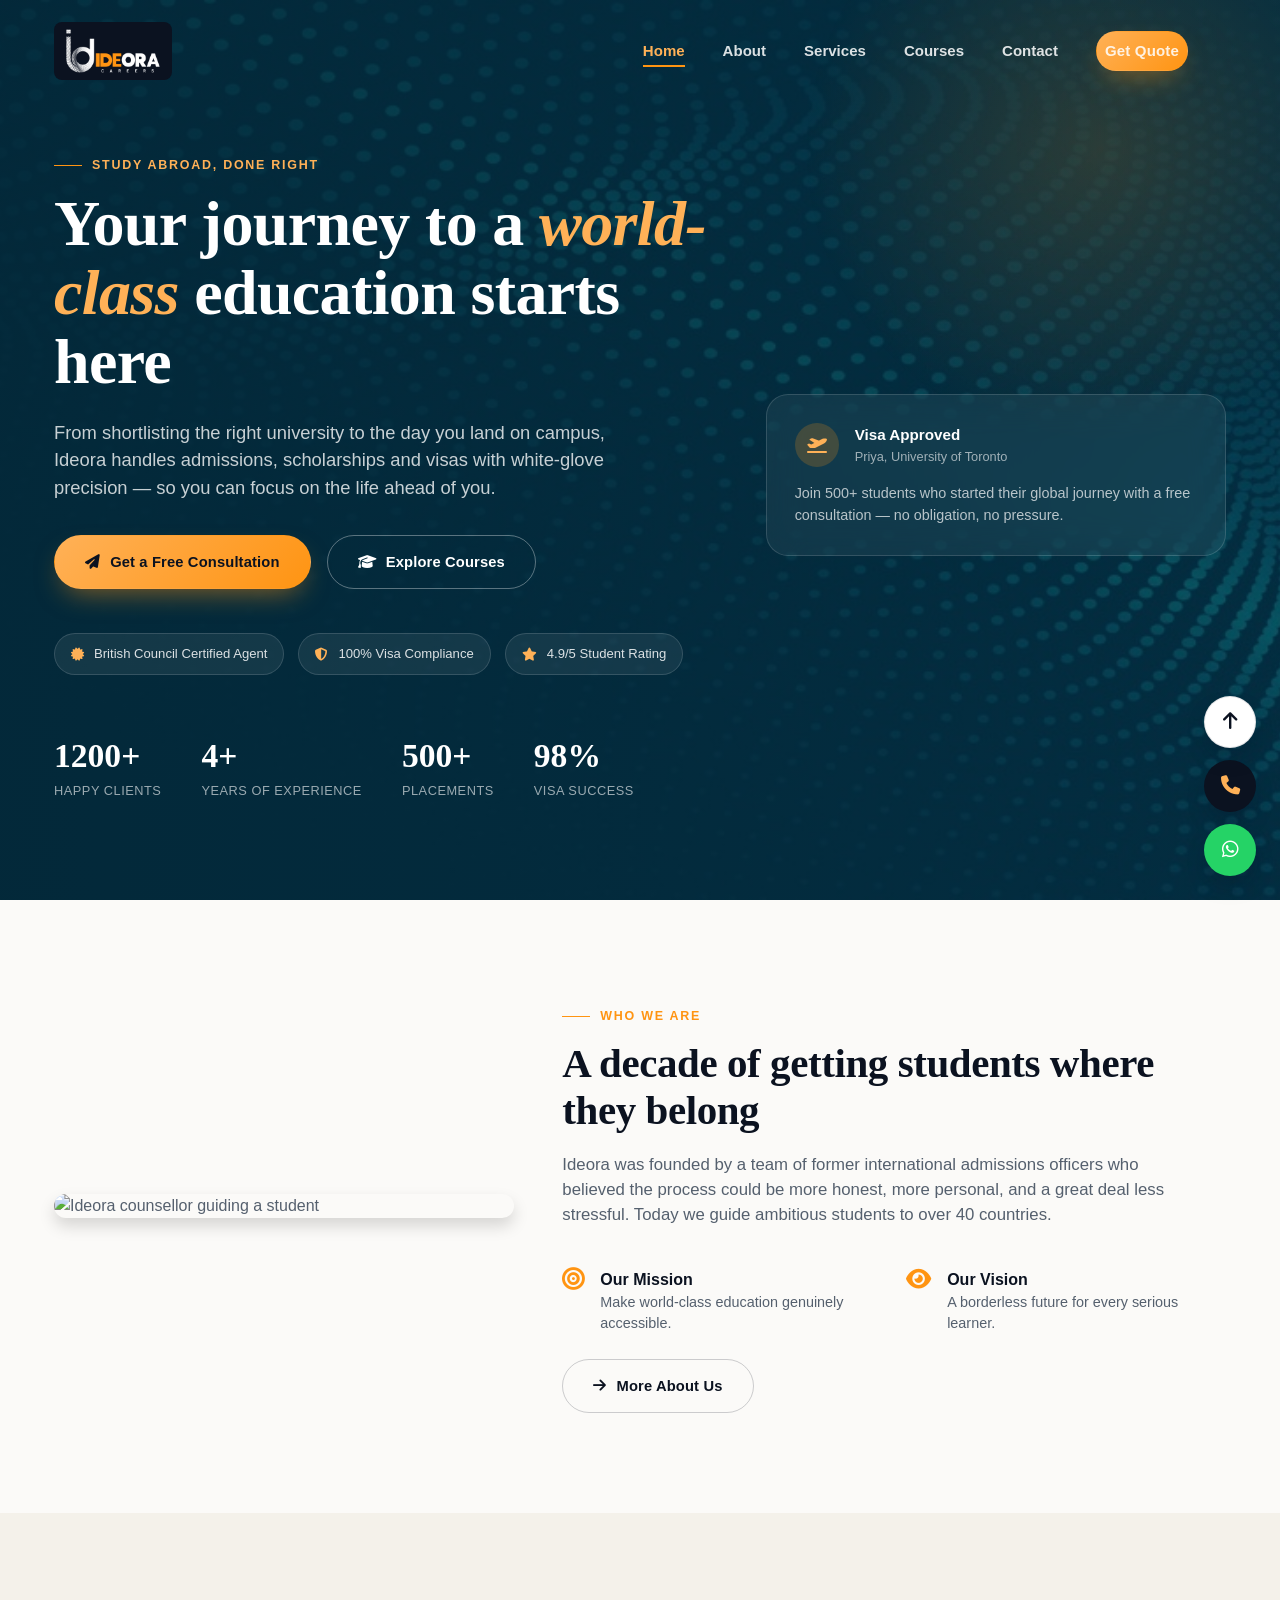
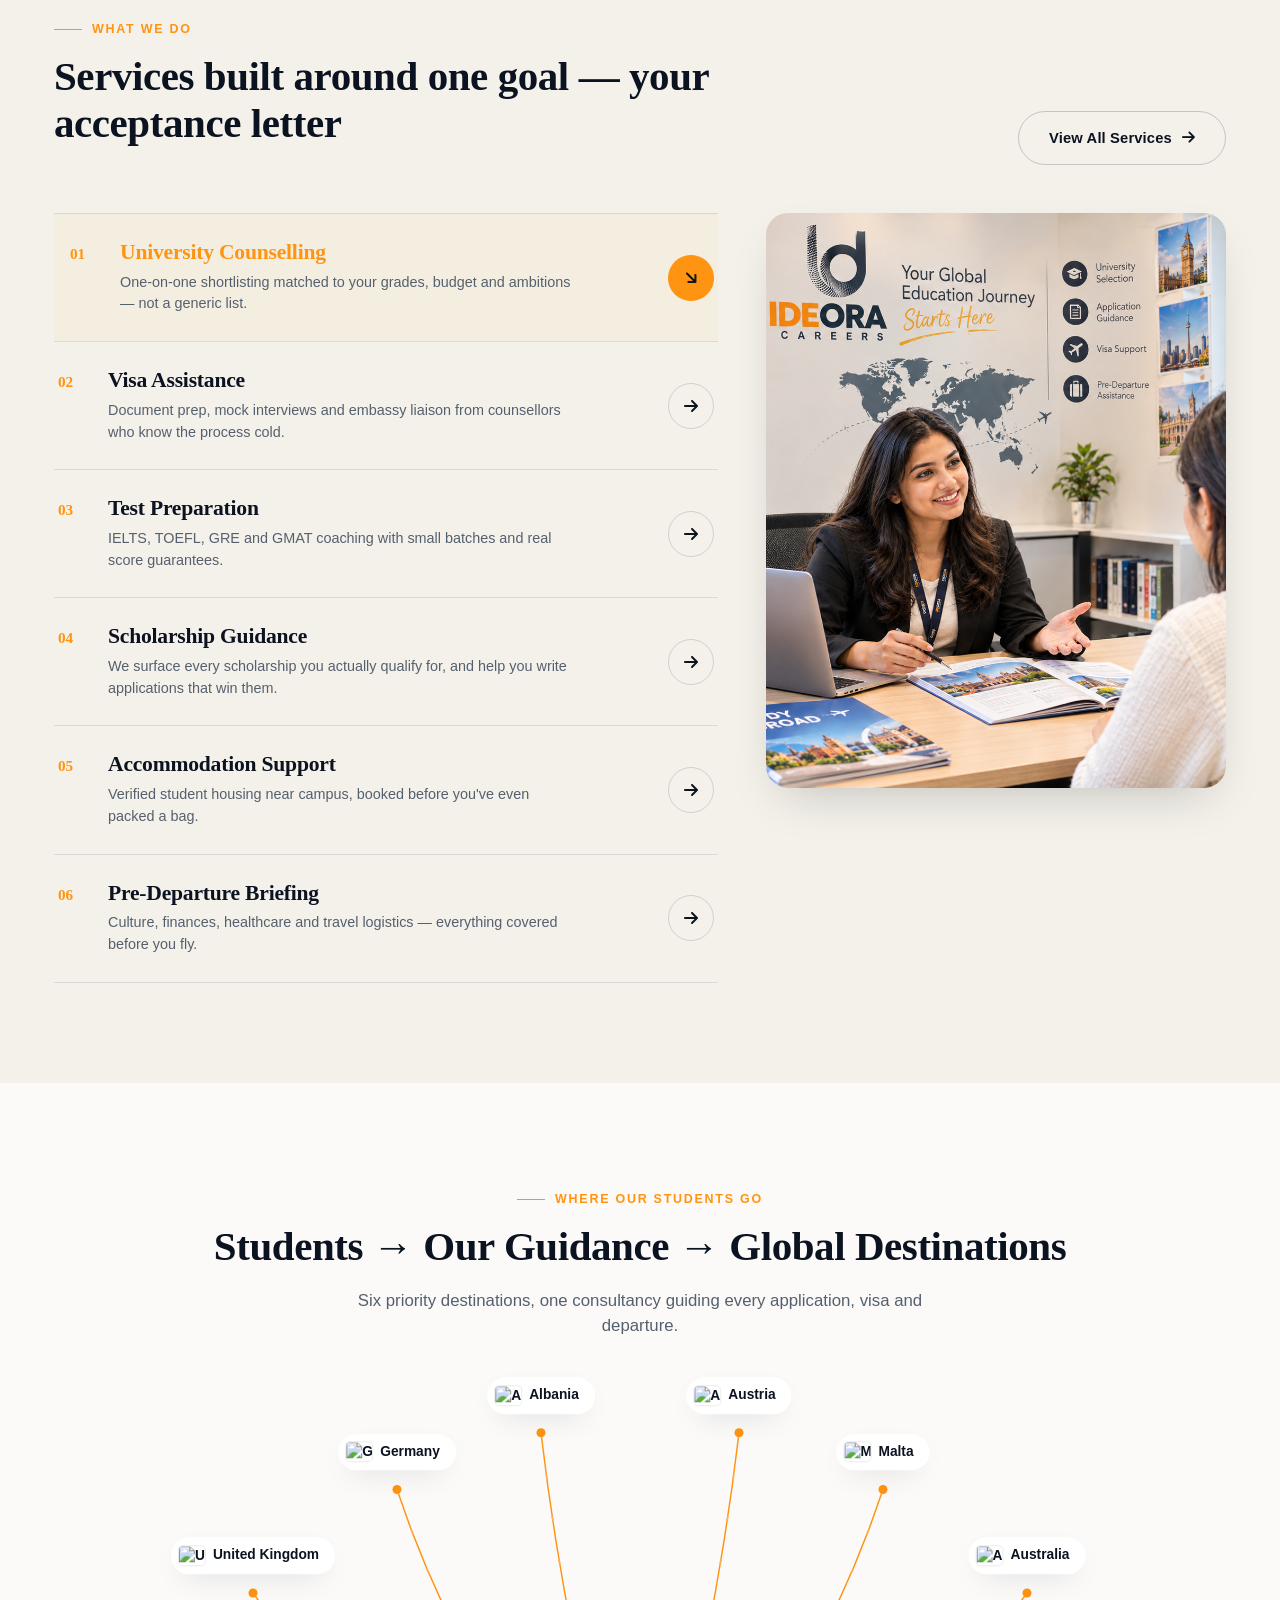
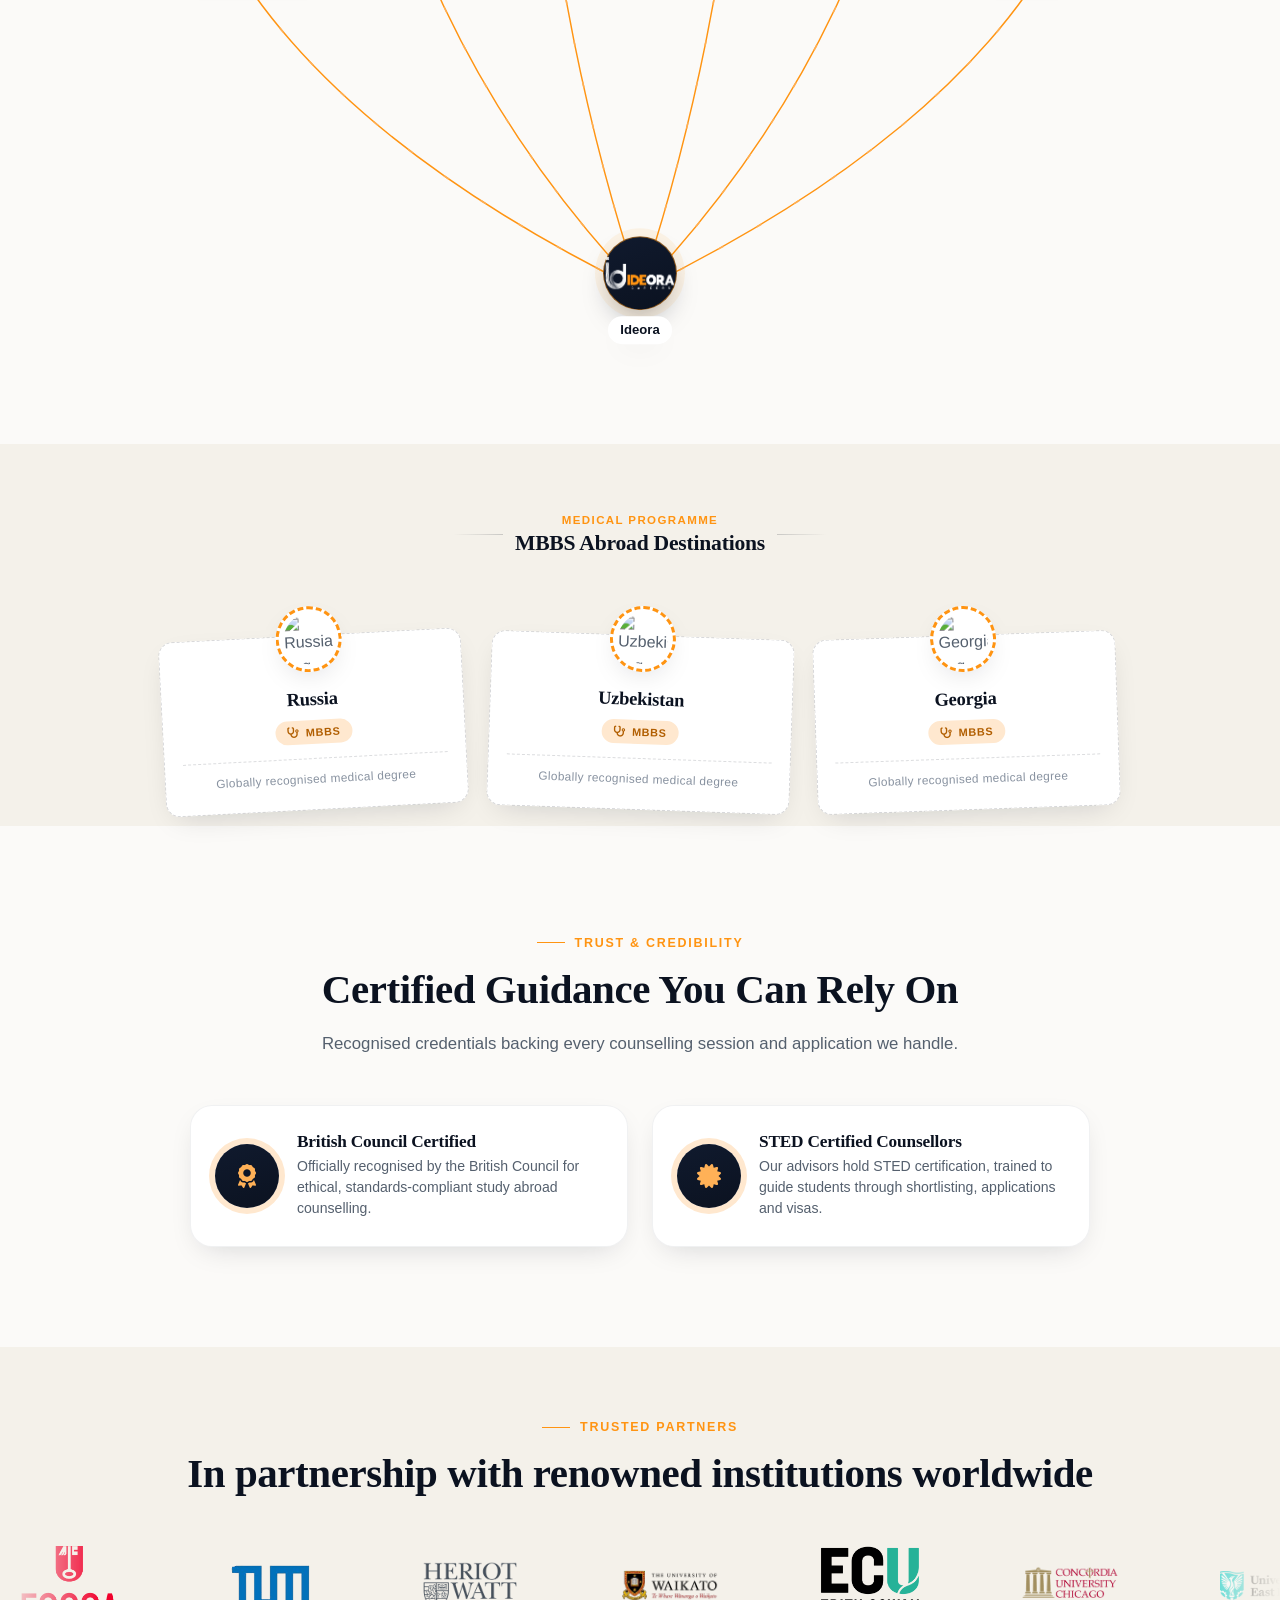
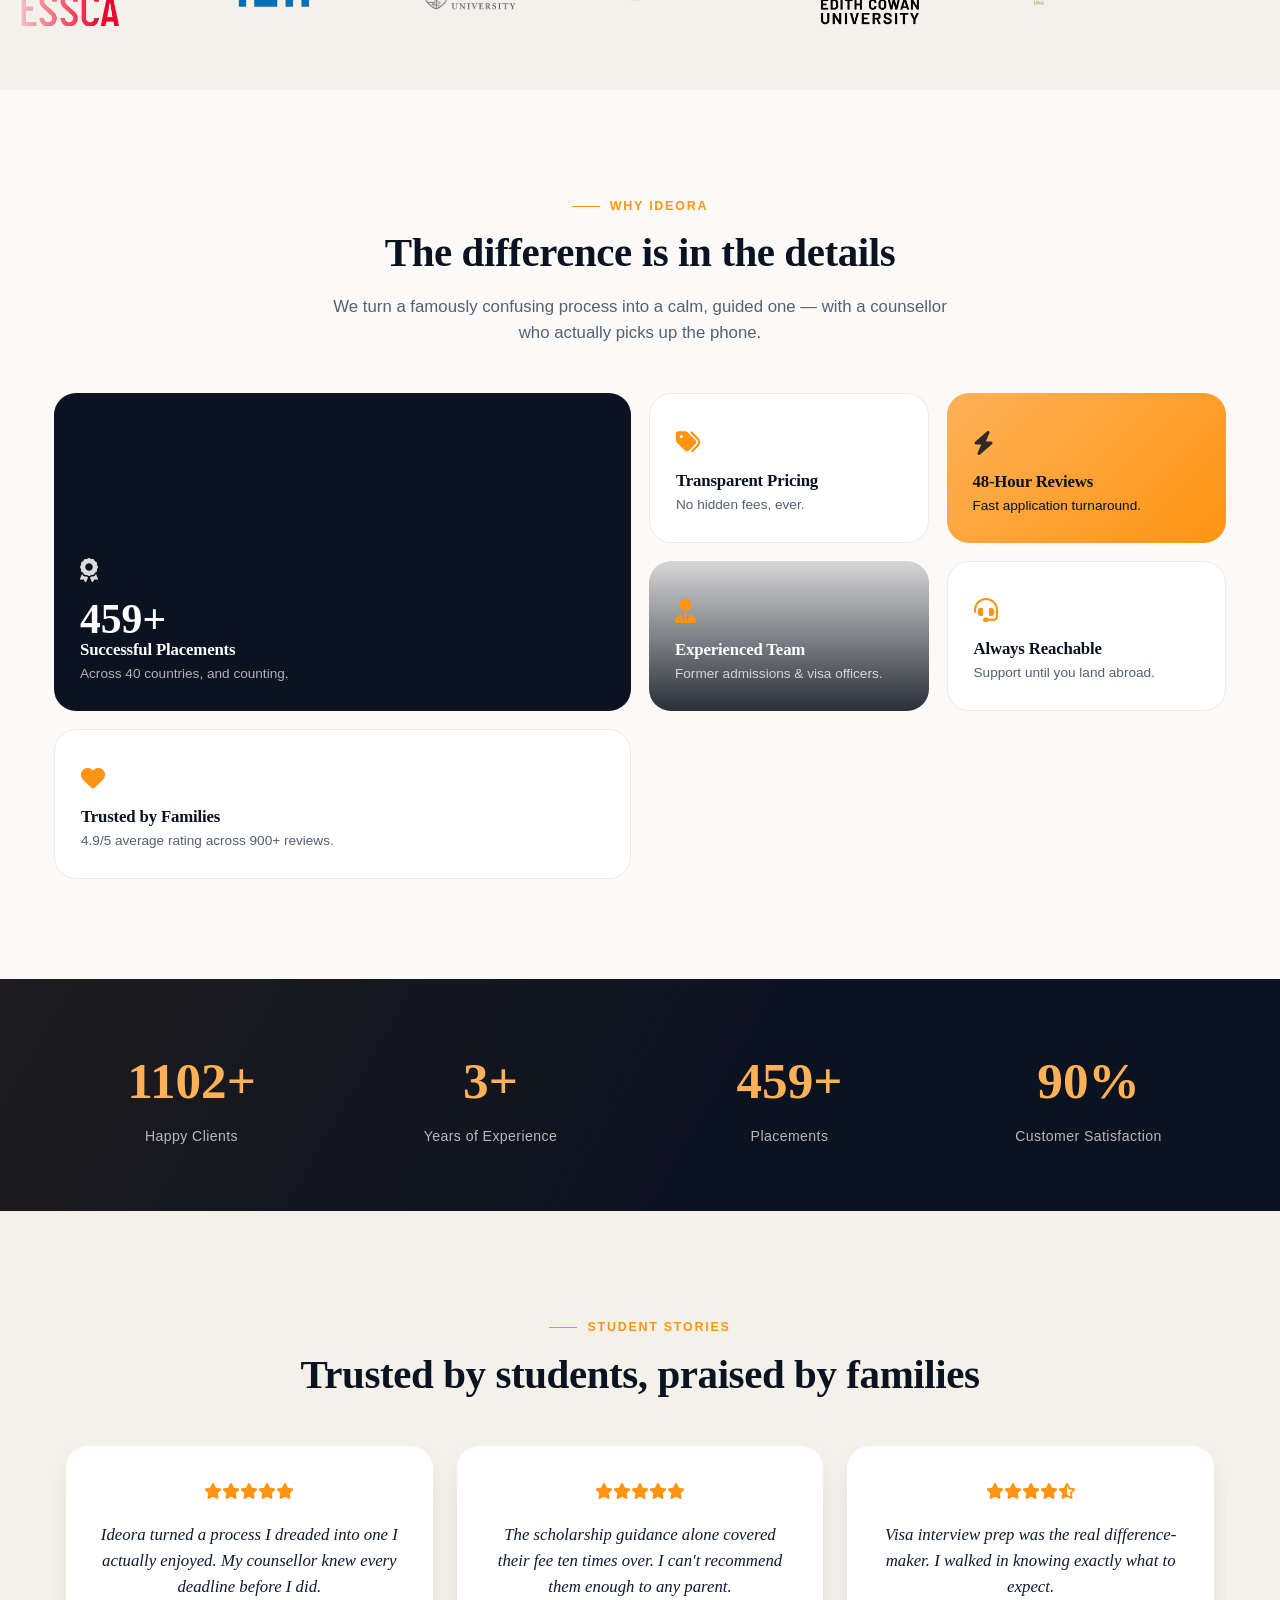
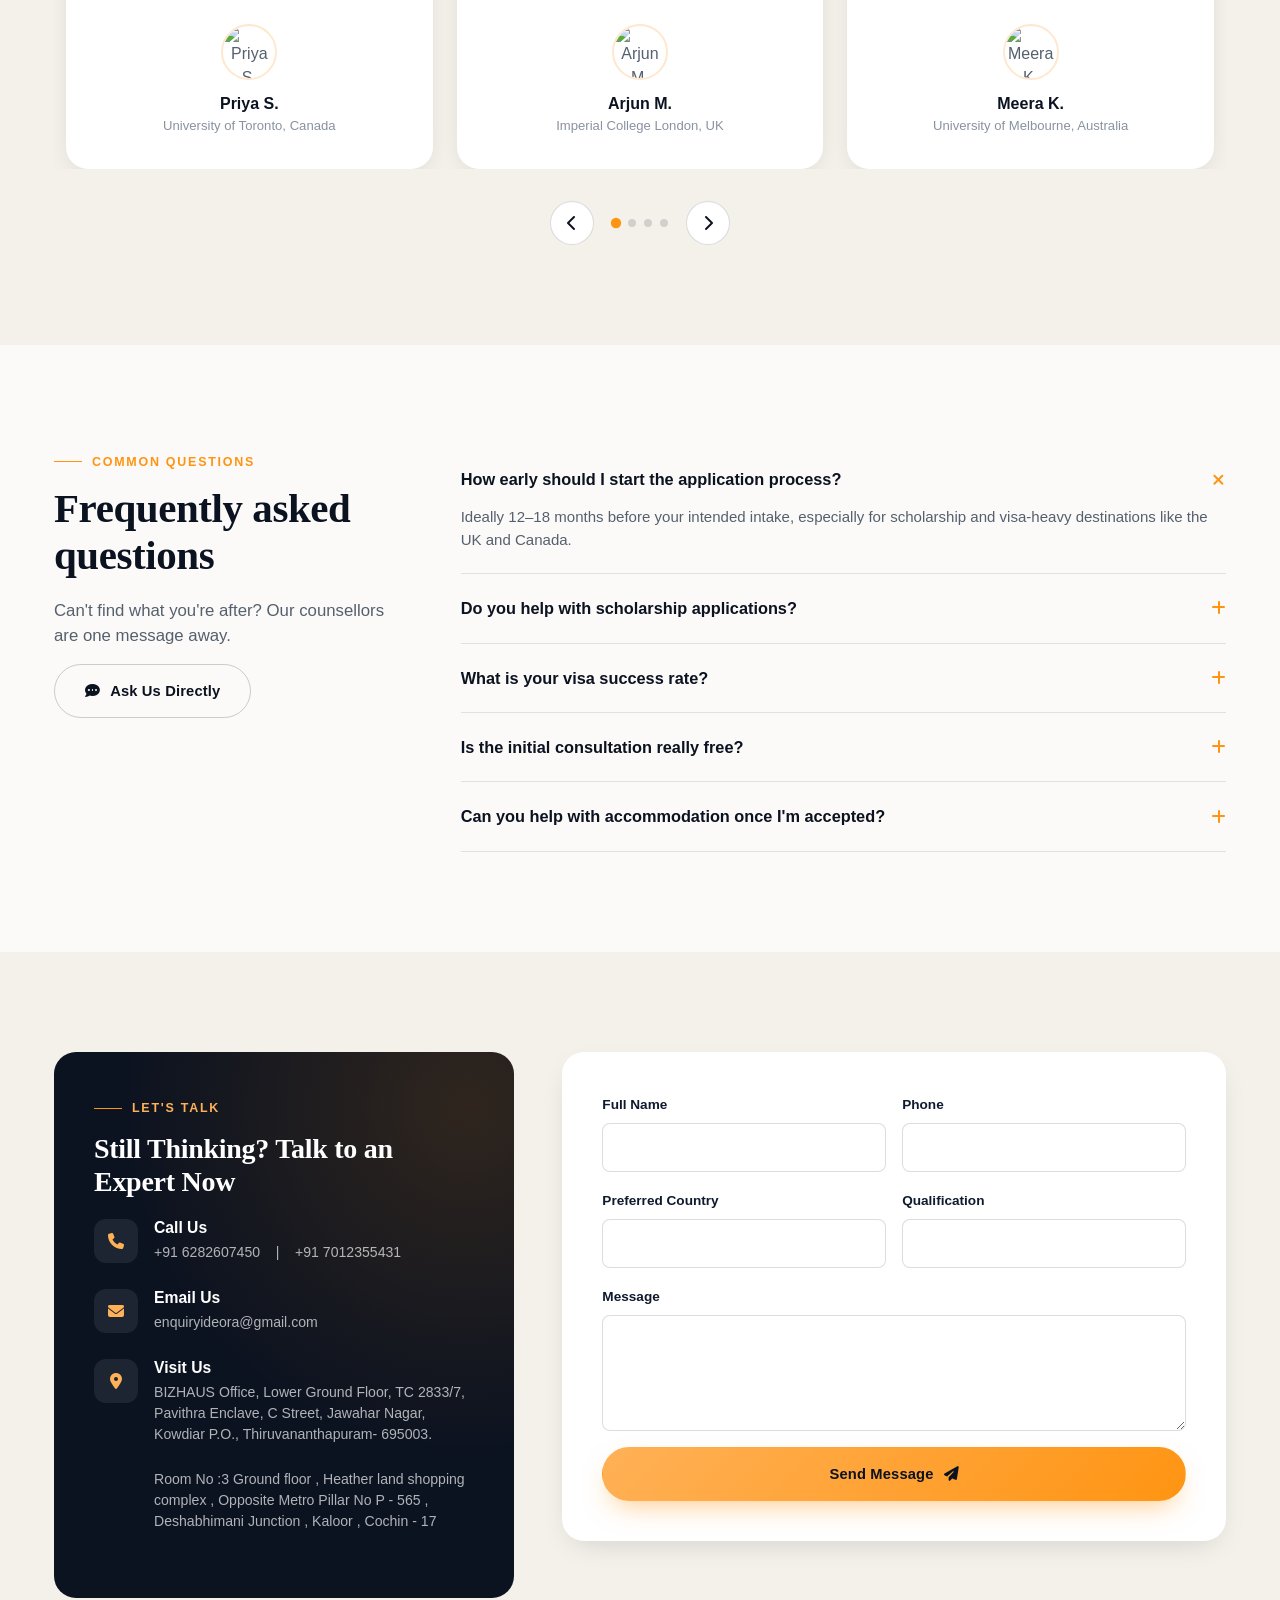
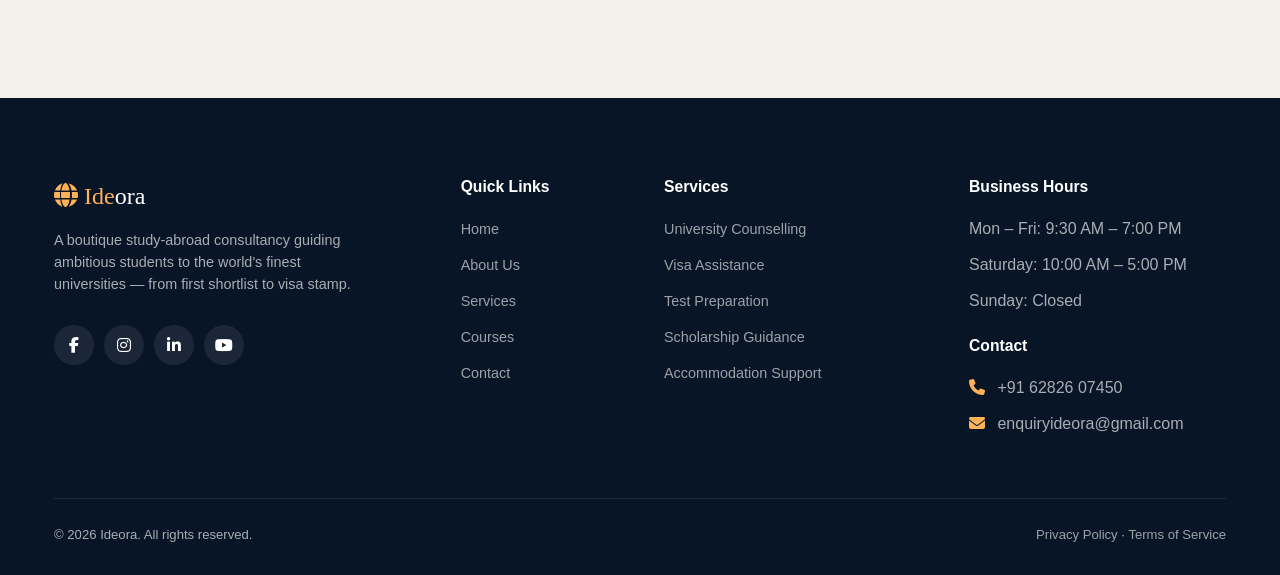
==== commit 3ec856ef: "Add files via upload" ====
--- a/index.html
+++ b/index.html
@@ -21,6 +21,29 @@
   <script>
     document.documentElement.classList.add('js');
   </script>
+
+<style id="ideora-custom-header-background">
+  /* IDEORA CAREERS branded teal wave header background */
+  .page-header {
+    background-image: linear-gradient(90deg, rgba(3, 39, 55, .78), rgba(3, 39, 55, .28)), url("assets/img/header-bg.jpeg") !important;
+    background-position: center;
+    background-size: cover;
+    background-repeat: no-repeat;
+  }
+  .hero {
+    background-image: linear-gradient(90deg, rgba(3, 39, 55, .82), rgba(3, 39, 55, .35)), url("assets/img/header-bg.jpeg") !important;
+    background-position: center;
+    background-size: cover;
+    background-repeat: no-repeat;
+  }
+  .hero .hero-video-wrap { display: none !important; }
+  .hero .hero-video-overlay { background: transparent !important; }
+  @media (max-width: 767.98px) {
+    .page-header { background-position: center; }
+    .hero { background-position: 58% center; }
+  }
+</style>
+
 </head>
 
 <body class="is-loading">
@@ -39,7 +62,7 @@
   <nav class="navbar-luxe">
     <div class="container-xl">
       <a href="index.html" class="navbar-brand-luxe">
-        <img src="assets/img/logo.png" class="img-fluid" width="150">
+        <img src="assets/img/logo.png" class="img-fluid" alt="Ideora Careers" style="width:auto;max-width:190px;height:58px;object-fit:contain;background:#0B1220;padding:5px 10px;border-radius:8px;">
       </a>
       <ul class="nav-links-luxe">
         <li><a href="index.html" class="active">Home</a></li>
@@ -84,22 +107,22 @@
           </div>
 
           <div class="hero-badges hero-anim hero-anim-5">
-            <div class="hero-badge"><i class="fa-solid fa-certificate"></i> ICEF Certified Counsellors</div>
+            <div class="hero-badge"><i class="fa-solid fa-certificate"></i> British Council Certified Agent</div>
             <div class="hero-badge"><i class="fa-solid fa-shield-halved"></i> 100% Visa Compliance</div>
             <div class="hero-badge"><i class="fa-solid fa-star"></i> 4.9/5 Student Rating</div>
           </div>
 
           <div class="hero-stats hero-anim hero-anim-5">
             <div class="hero-stat">
+              <div class="num js-counter" data-count="1200" data-suffix="+">0</div>
+              <div class="label">Happy Clients</div>
+            </div>
+            <div class="hero-stat">
+              <div class="num js-counter" data-count="4" data-suffix="+">0</div>
+              <div class="label">Years of Experience</div>
+            </div>
+            <div class="hero-stat">
               <div class="num js-counter" data-count="500" data-suffix="+">0</div>
-              <div class="label">Happy Clients</div>
-            </div>
-            <div class="hero-stat">
-              <div class="num js-counter" data-count="10" data-suffix="+">0</div>
-              <div class="label">Years Experience</div>
-            </div>
-            <div class="hero-stat">
-              <div class="num js-counter" data-count="1200" data-suffix="+">0</div>
               <div class="label">Placements</div>
             </div>
             <div class="hero-stat">
@@ -333,7 +356,7 @@
         </svg>
 
         <div class="dest-hub">
-          <div class="dest-hub-circle"><img src="assets/img/logo.png" alt="Ideora" class="img-fluid"></div>
+          <div class="dest-hub-circle"><img src="assets/img/logo.png" alt="Ideora Careers" class="img-fluid"></div>
           <div class="dest-hub-label">Ideora</div>
         </div>
 
@@ -360,7 +383,7 @@
       <!-- Mobile destination flight path -->
       <div class="dest-mobile-path d-md-none reveal">
         <div class="dmp-hub">
-          <div class="dest-hub-circle"><img src="assets/img/logo.png" alt="Ideora" class="img-fluid"></div>
+          <div class="dest-hub-circle"><img src="assets/img/logo.png" alt="Ideora Careers" class="img-fluid"></div>
           <span class="dmp-hub-label">Your journey starts here</span>
         </div>
 
@@ -567,7 +590,7 @@
       <div class="bento-grid reveal">
         <div class="bento-tile tile-dark span-2 row-2">
           <div class="bento-icon"><i class="fa-solid fa-award"></i></div>
-          <div class="bento-num js-counter" data-count="1200" data-suffix="+" style="color:#fff;">0</div>
+          <div class="bento-num js-counter" data-count="500" data-suffix="+" style="color:#fff;">0</div>
           <h4>Successful Placements</h4>
           <p>Across 40 countries, and counting.</p>
         </div>
@@ -606,16 +629,16 @@
     <div class="container-xl">
       <div class="row g-4">
         <div class="col-6 col-lg-3 stat-item">
+          <div class="num js-counter" data-count="1200" data-suffix="+">0</div>
+          <div class="label">Happy Clients</div>
+        </div>
+        <div class="col-6 col-lg-3 stat-item">
+          <div class="num js-counter" data-count="4" data-suffix="+">0</div>
+          <div class="label">Years of Experience</div>
+        </div>
+        <div class="col-6 col-lg-3 stat-item">
           <div class="num js-counter" data-count="500" data-suffix="+">0</div>
-          <div class="label">Happy Clients</div>
-        </div>
-        <div class="col-6 col-lg-3 stat-item">
-          <div class="num js-counter" data-count="10" data-suffix="+">0</div>
-          <div class="label">Years Experience</div>
-        </div>
-        <div class="col-6 col-lg-3 stat-item">
-          <div class="num js-counter" data-count="1200" data-suffix="+">0</div>
-          <div class="label">Projects</div>
+          <div class="label">Placements</div>
         </div>
         <div class="col-6 col-lg-3 stat-item">
           <div class="num js-counter" data-count="98" data-suffix="%">0</div>
@@ -920,9 +943,8 @@
     <div class="container-xl">
       <div class="row g-5">
         <div class="col-lg-4 col-md-6">
-          <a href="index.html" class="footer-brand" aria-label="Ideora home">
-            <img src="assets/img/logo.png" alt="Ideora" style="display:block;width:180px;max-width:100%;height:auto;object-fit:contain;">
-          </a>
+          <a href="index.html" class="footer-brand"><i class="fa-solid fa-globe" style="color:#FFB157;"></i>
+            <span>Ide</span>ora</a>
           <p style="font-size:.9rem; max-width:320px;">A boutique study-abroad consultancy guiding ambitious students to
             the world's finest universities — from first shortlist to visa stamp.</p>
           <div class="social-row">
@@ -974,7 +996,7 @@
         </span>
       </div>
     </div>
-  </footer>
+</footer>
 
   <script src="https://code.jquery.com/jquery-3.7.1.min.js"></script>
   <script src="https://cdn.jsdelivr.net/npm/bootstrap@5.3.3/dist/js/bootstrap.bundle.min.js"></script>
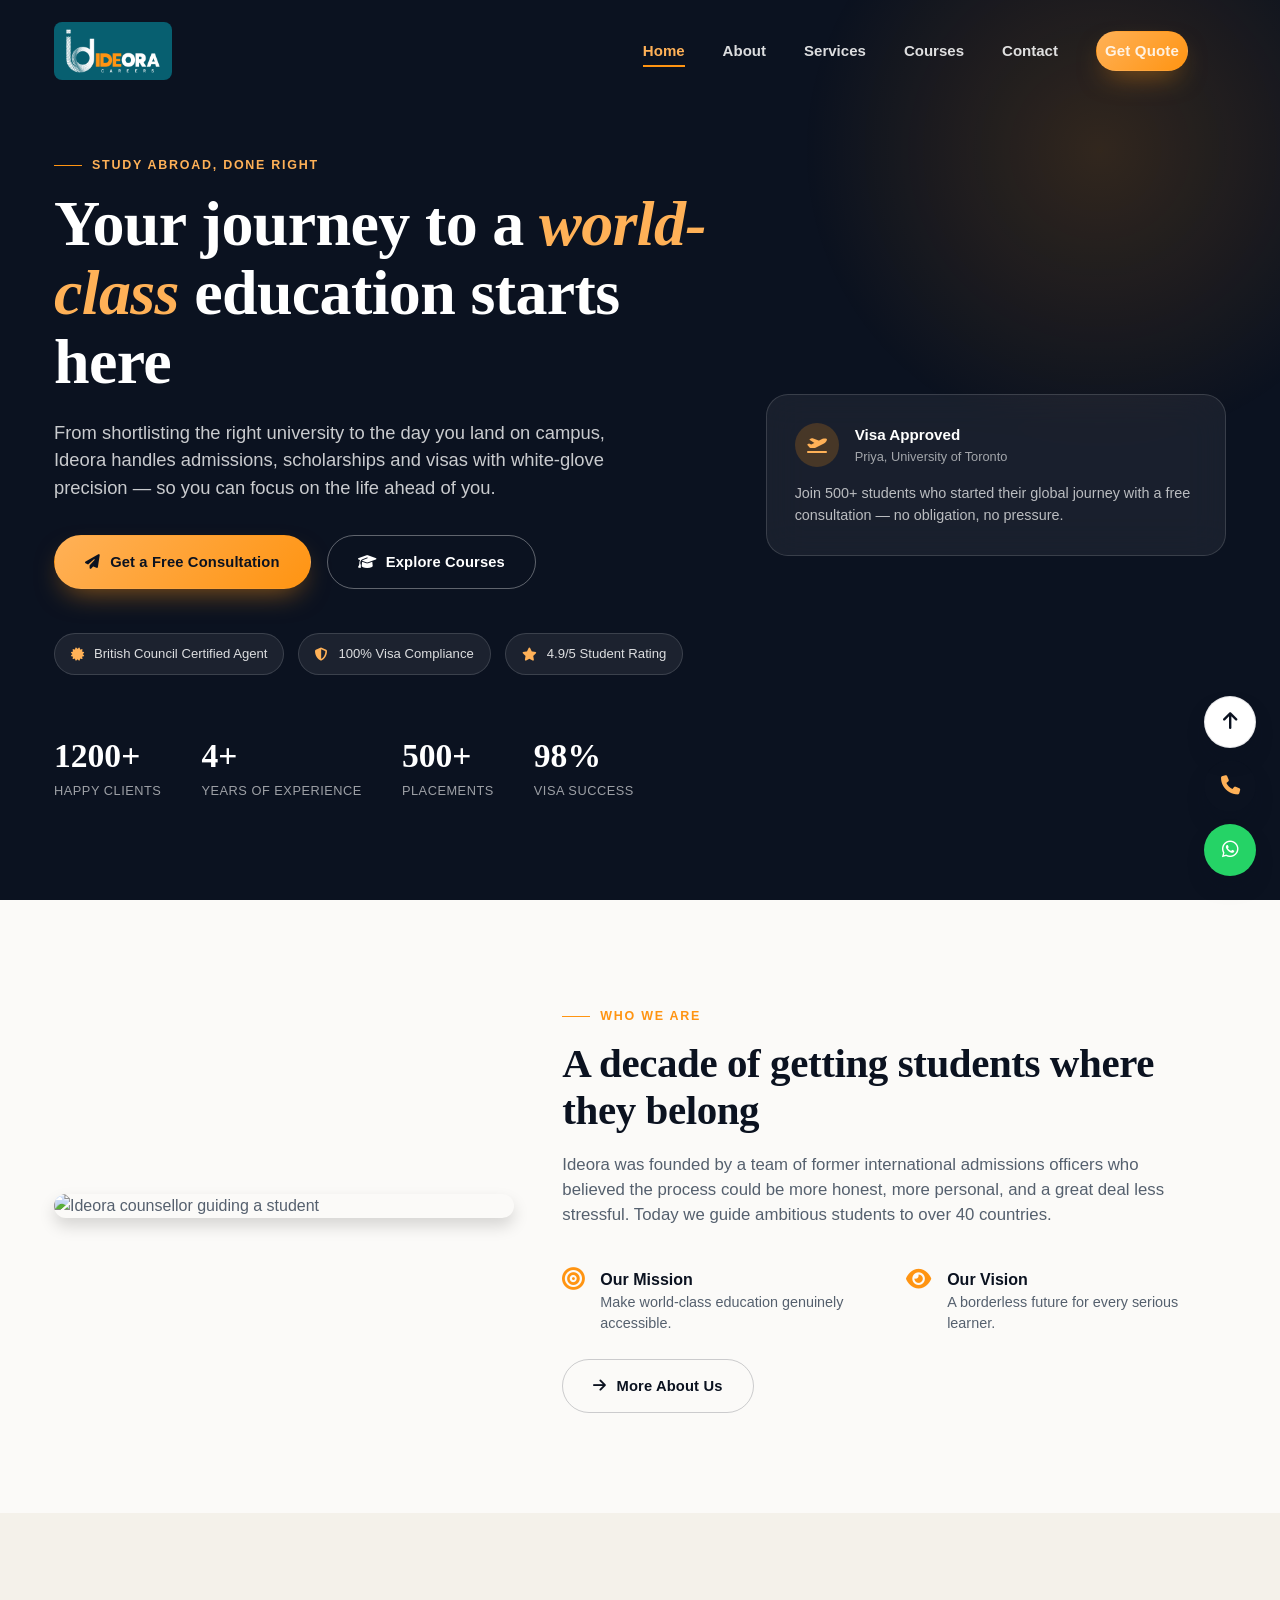
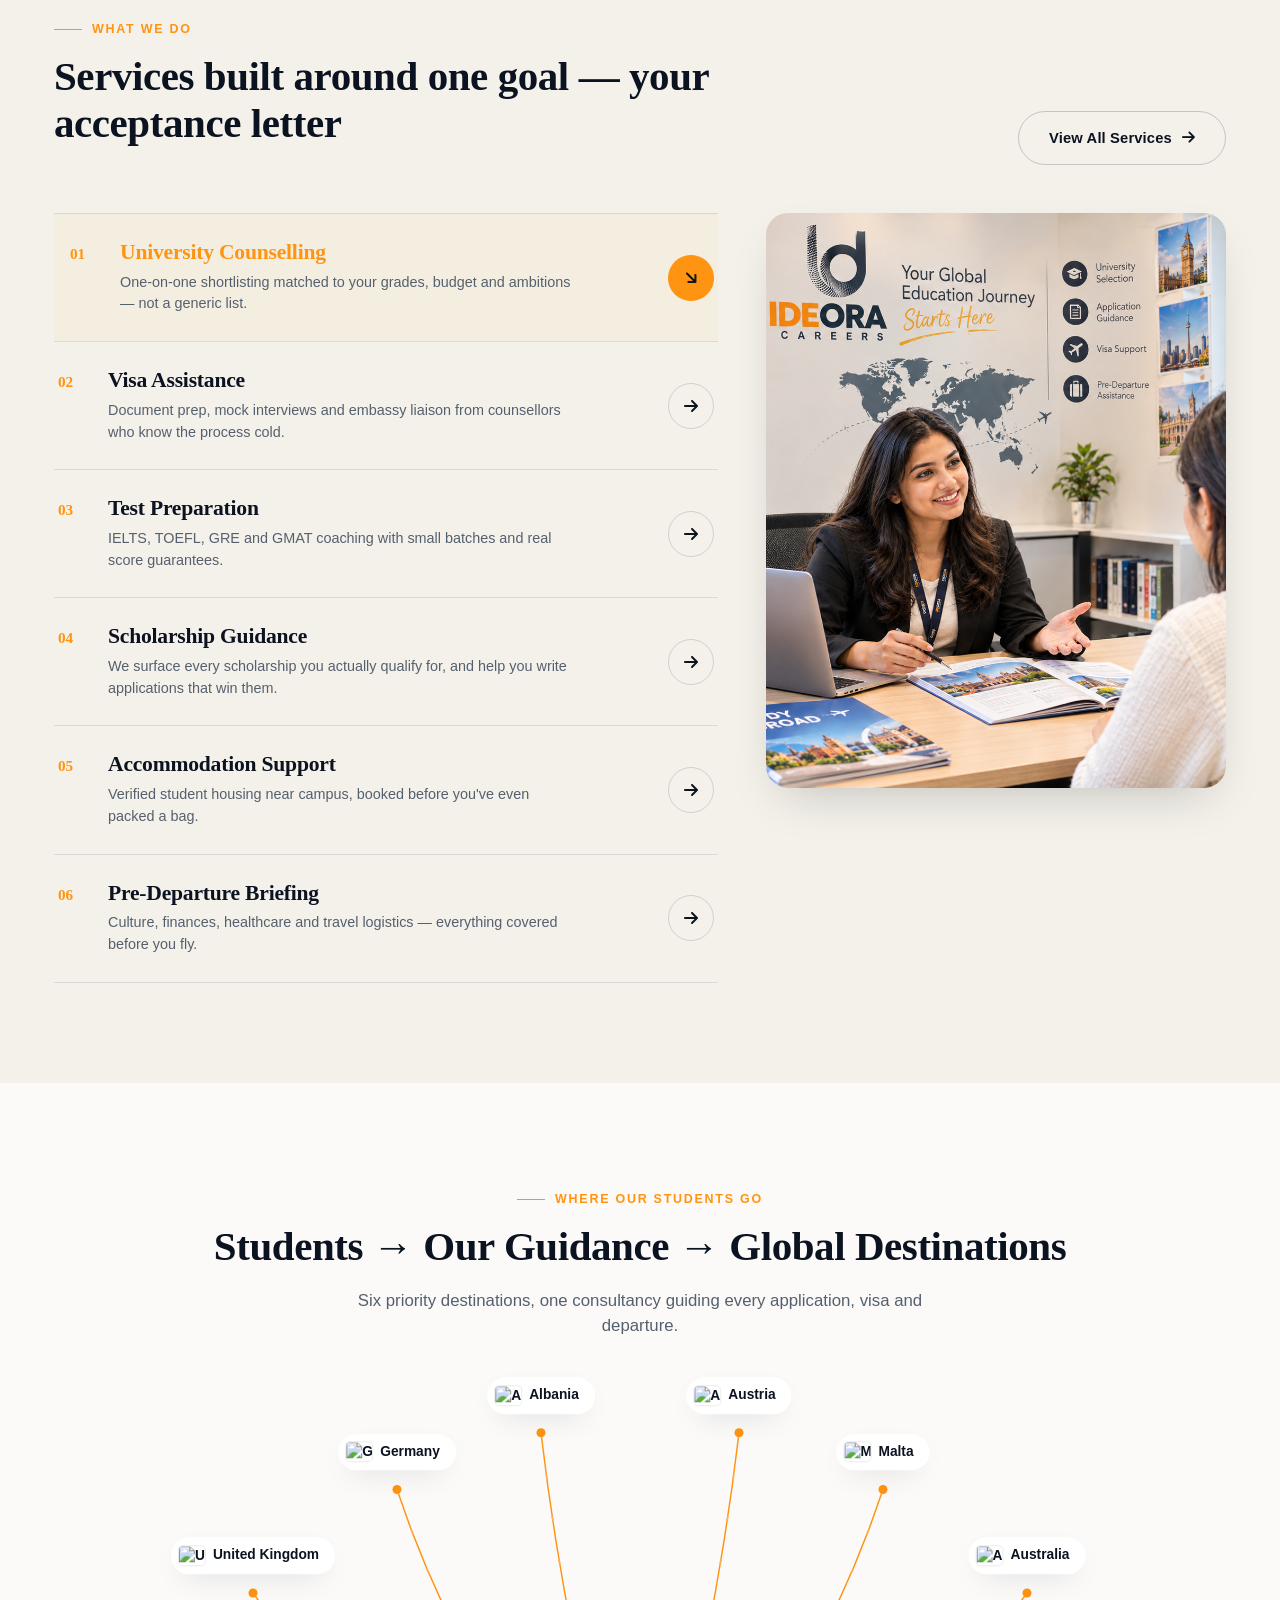
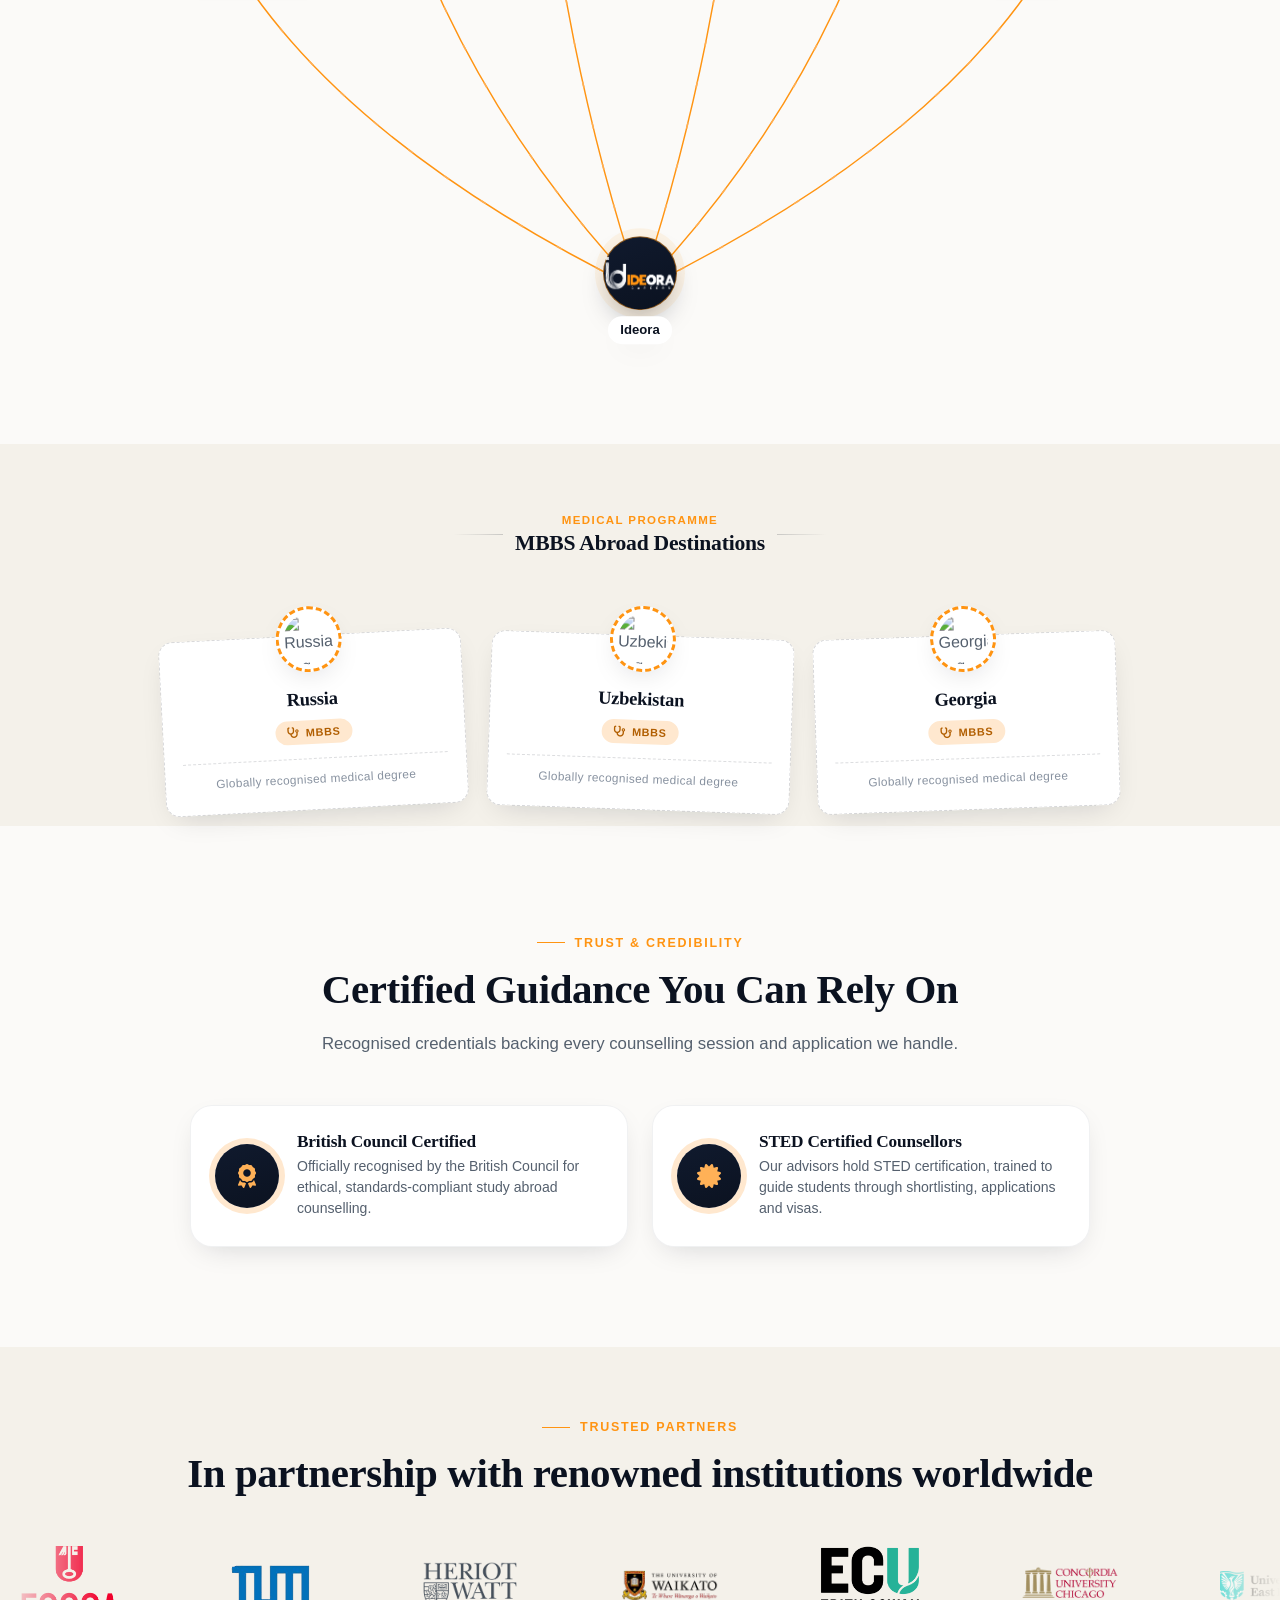
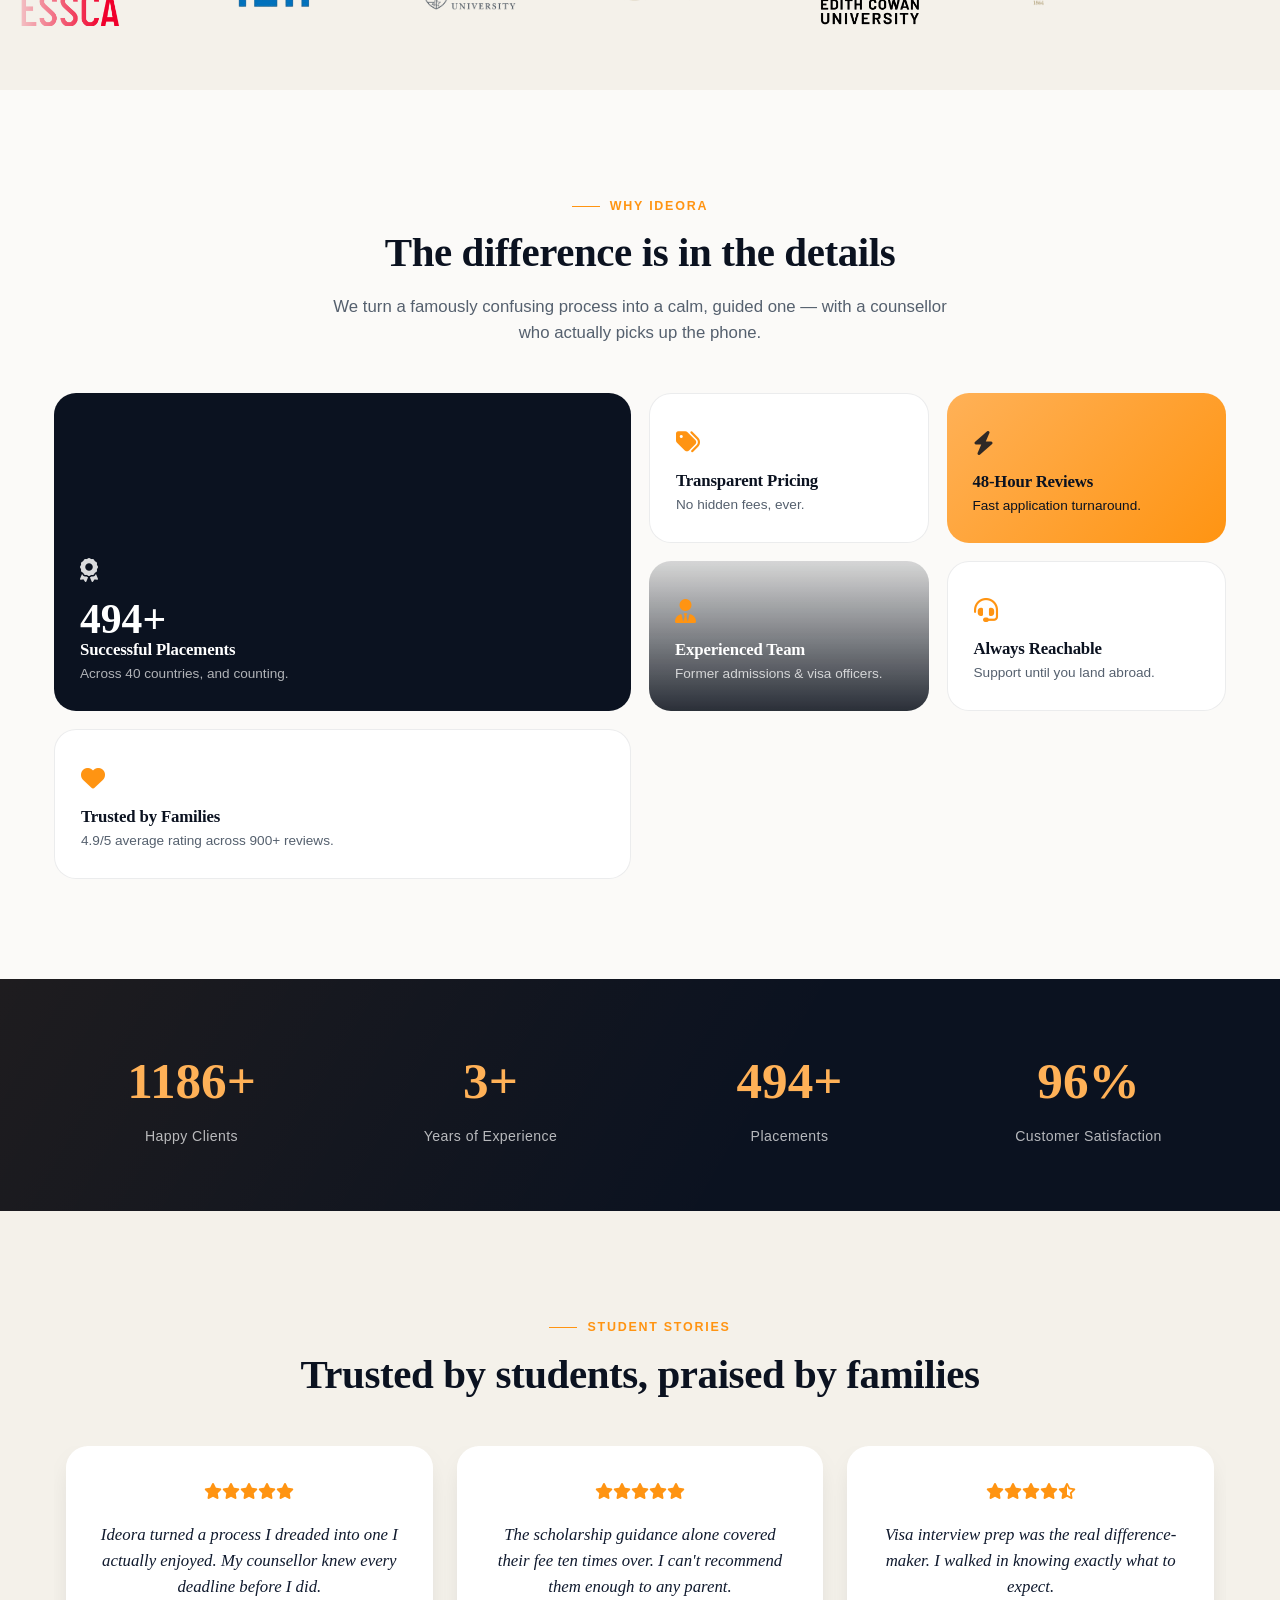
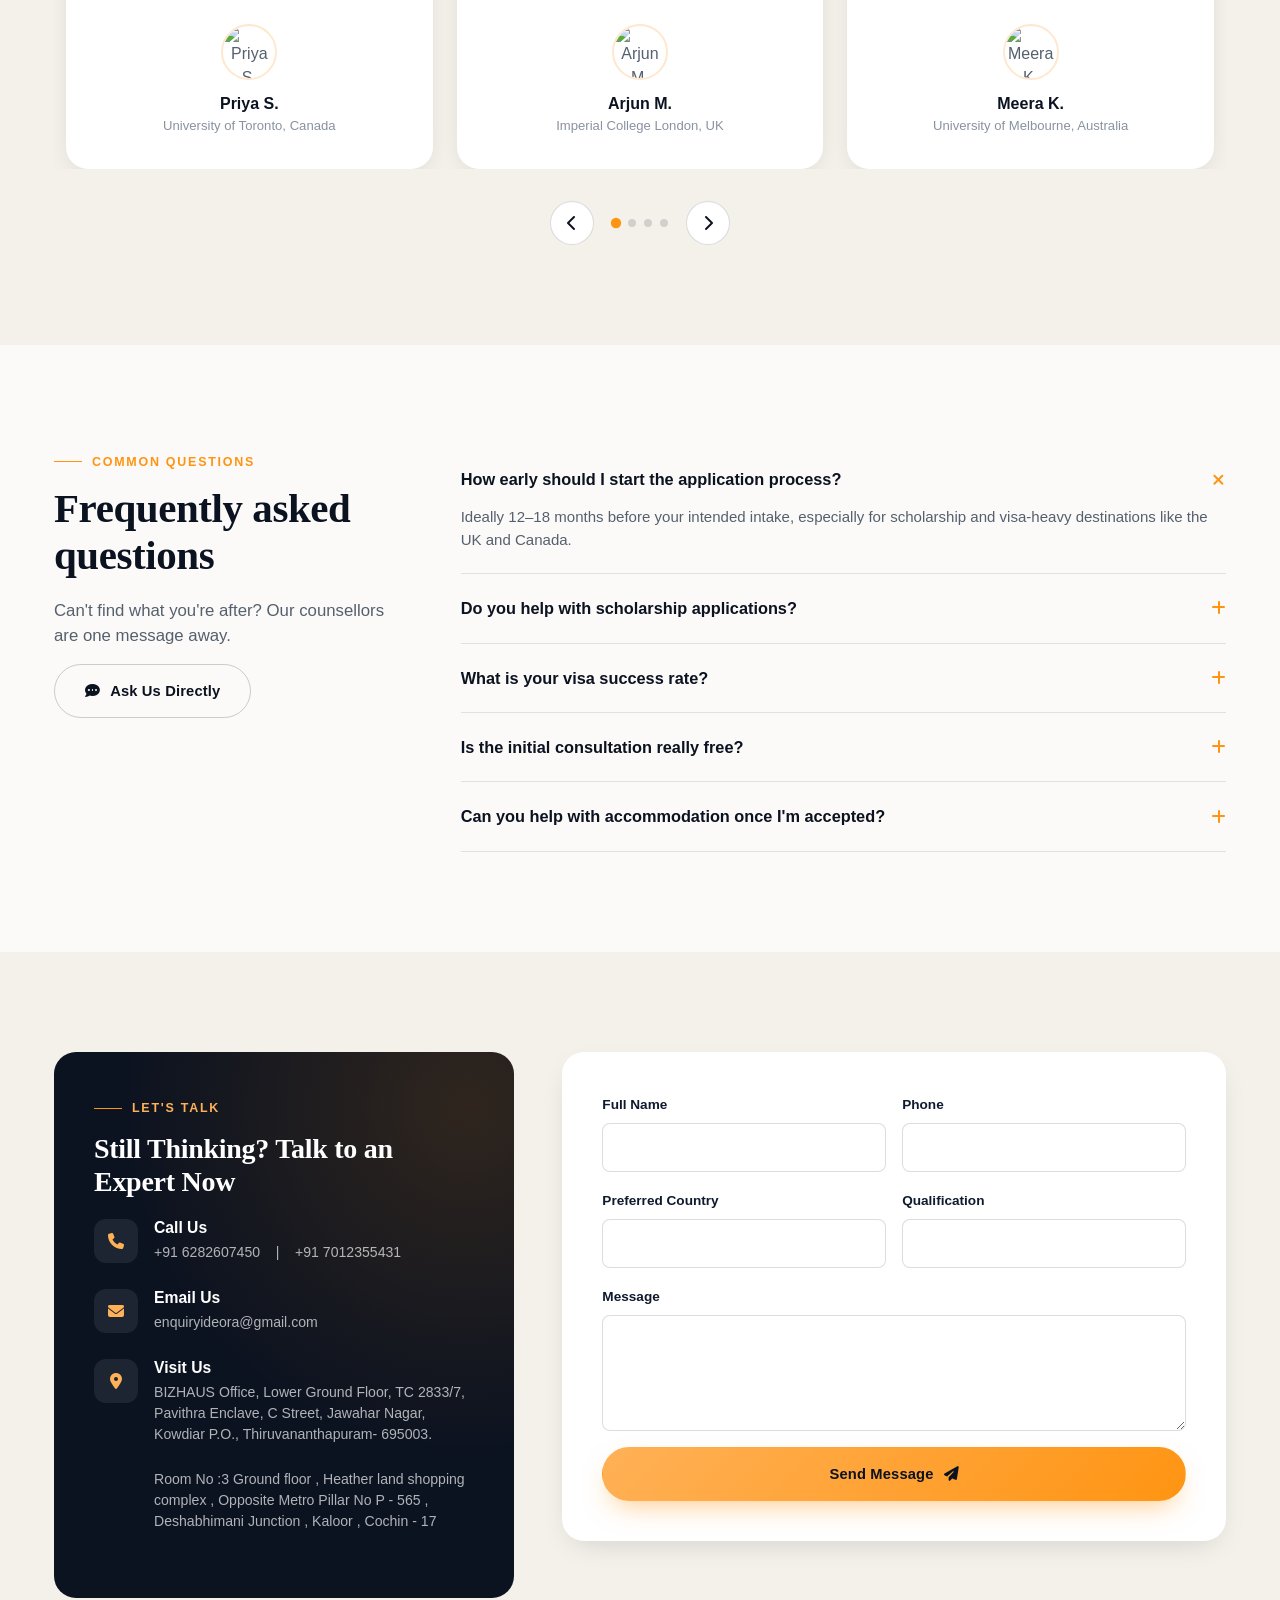
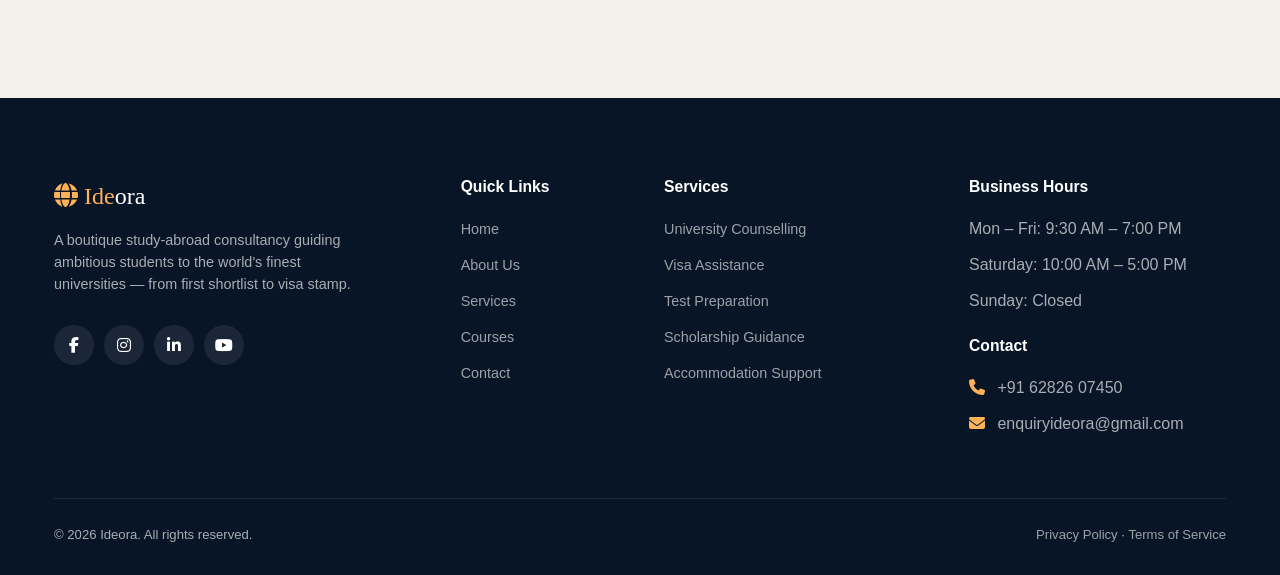
==== commit 28a0f87a: "Add files via upload" ====
--- a/index.html
+++ b/index.html
@@ -22,28 +22,6 @@
     document.documentElement.classList.add('js');
   </script>
 
-<style id="ideora-custom-header-background">
-  /* IDEORA CAREERS branded teal wave header background */
-  .page-header {
-    background-image: linear-gradient(90deg, rgba(3, 39, 55, .78), rgba(3, 39, 55, .28)), url("assets/img/header-bg.jpeg") !important;
-    background-position: center;
-    background-size: cover;
-    background-repeat: no-repeat;
-  }
-  .hero {
-    background-image: linear-gradient(90deg, rgba(3, 39, 55, .82), rgba(3, 39, 55, .35)), url("assets/img/header-bg.jpeg") !important;
-    background-position: center;
-    background-size: cover;
-    background-repeat: no-repeat;
-  }
-  .hero .hero-video-wrap { display: none !important; }
-  .hero .hero-video-overlay { background: transparent !important; }
-  @media (max-width: 767.98px) {
-    .page-header { background-position: center; }
-    .hero { background-position: 58% center; }
-  }
-</style>
-
 </head>
 
 <body class="is-loading">
@@ -62,7 +40,7 @@
   <nav class="navbar-luxe">
     <div class="container-xl">
       <a href="index.html" class="navbar-brand-luxe">
-        <img src="assets/img/logo.png" class="img-fluid" alt="Ideora Careers" style="width:auto;max-width:190px;height:58px;object-fit:contain;background:#0B1220;padding:5px 10px;border-radius:8px;">
+        <img src="assets/img/logo.png" class="img-fluid" alt="Ideora Careers" style="width:auto;max-width:190px;height:58px;object-fit:contain;background:#075F70;padding:5px 10px;border-radius:8px;">
       </a>
       <ul class="nav-links-luxe">
         <li><a href="index.html" class="active">Home</a></li>
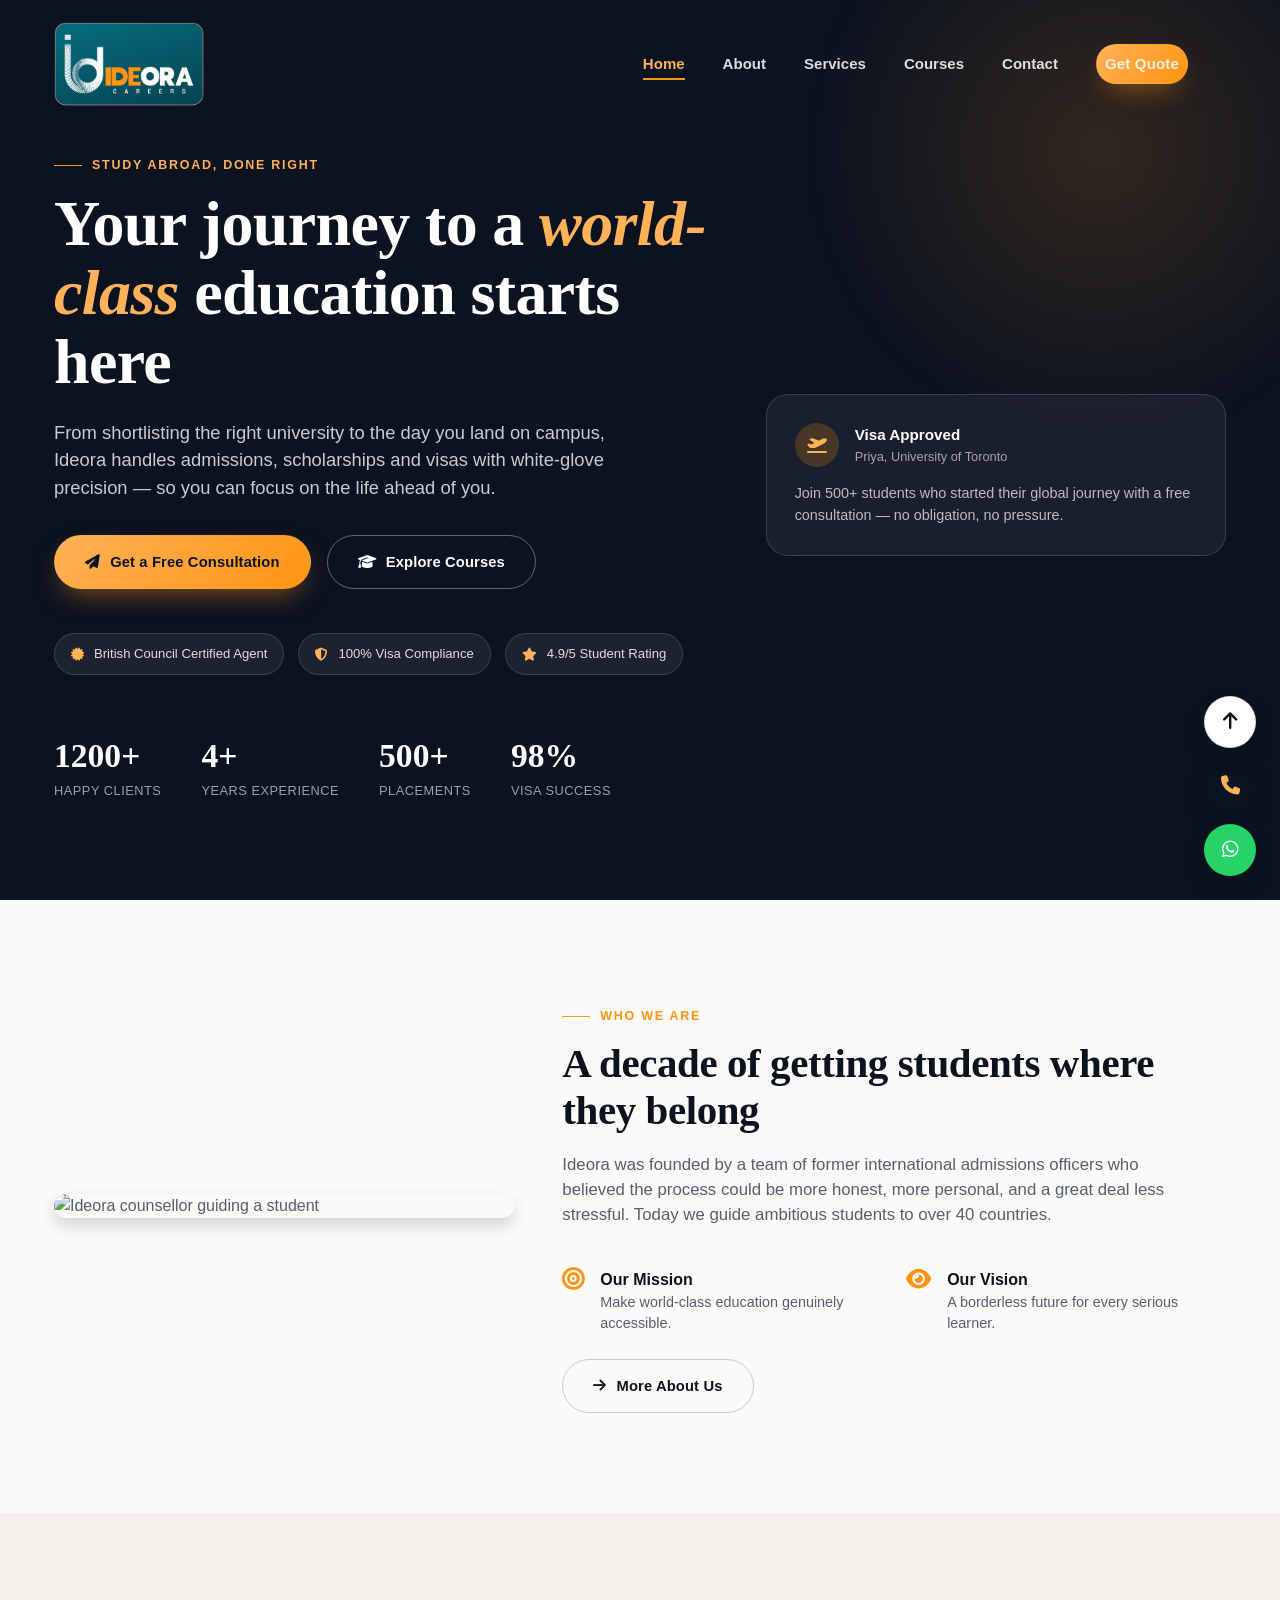
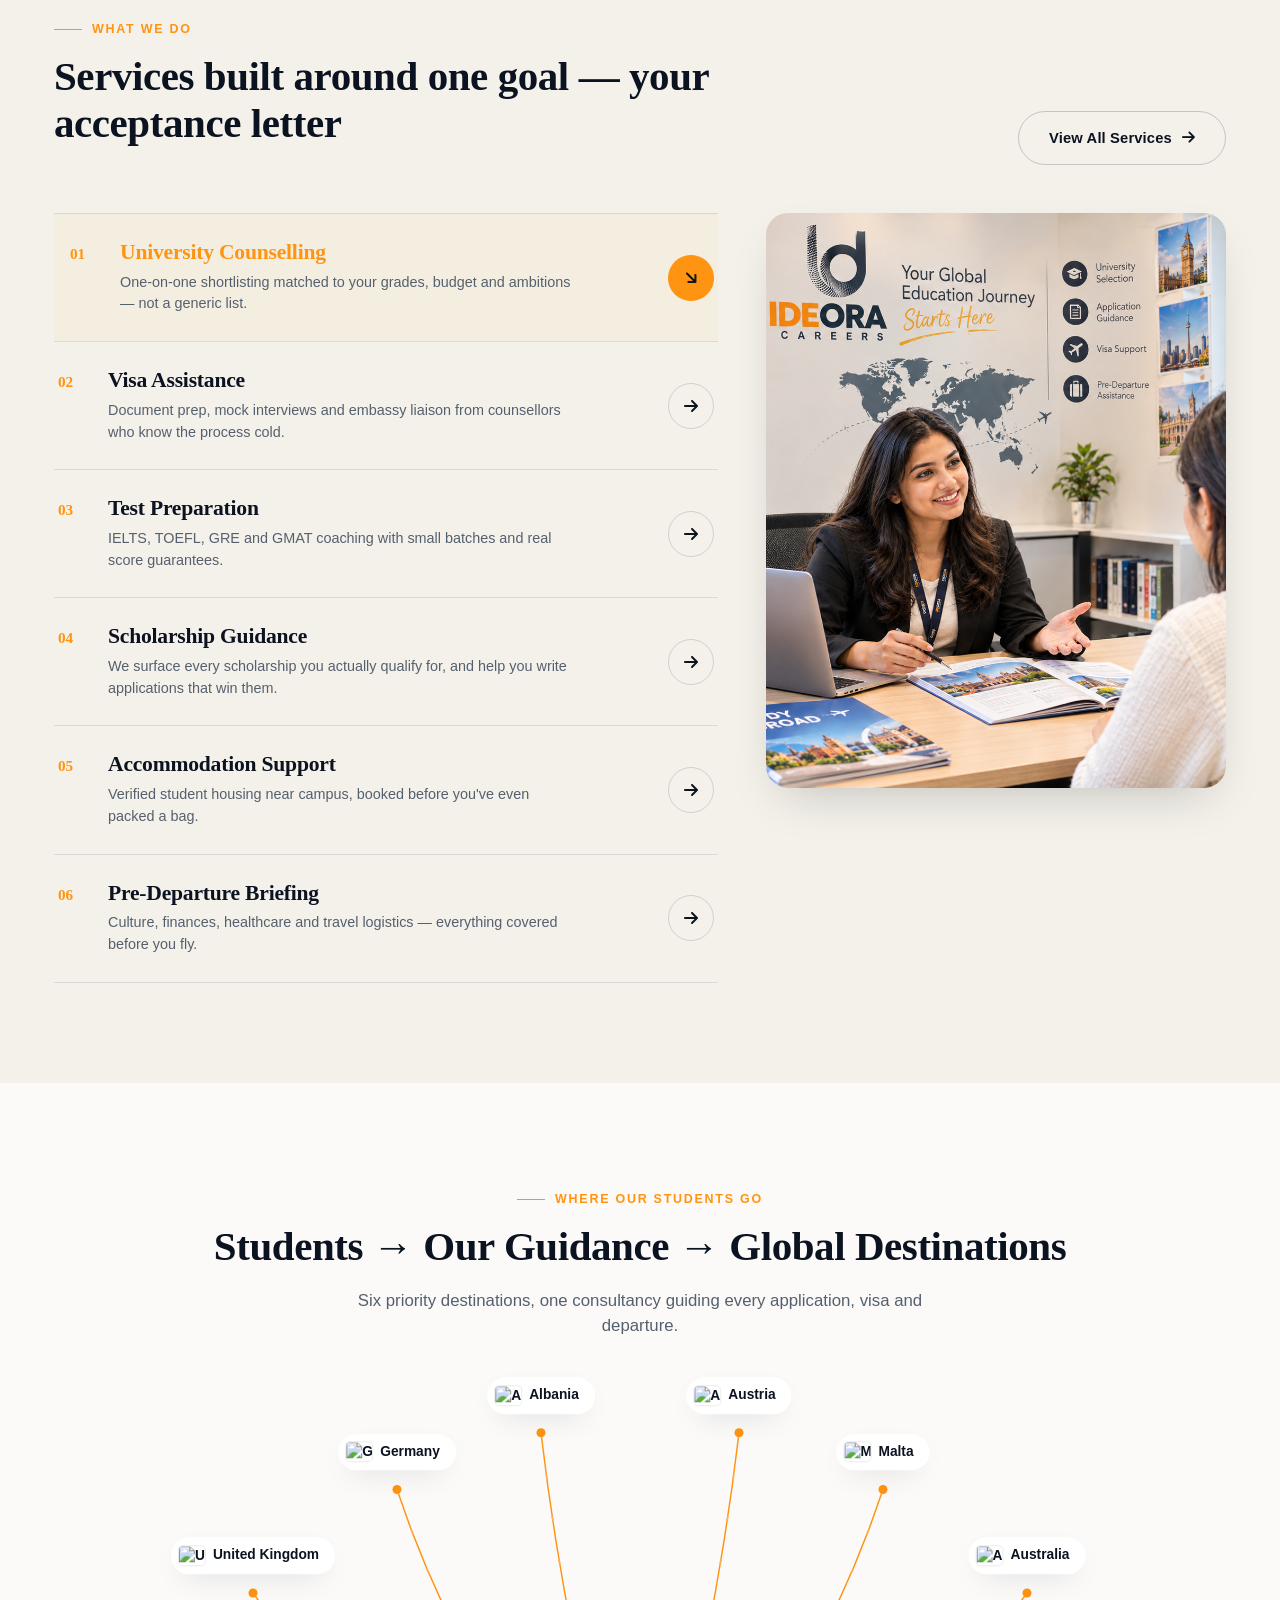
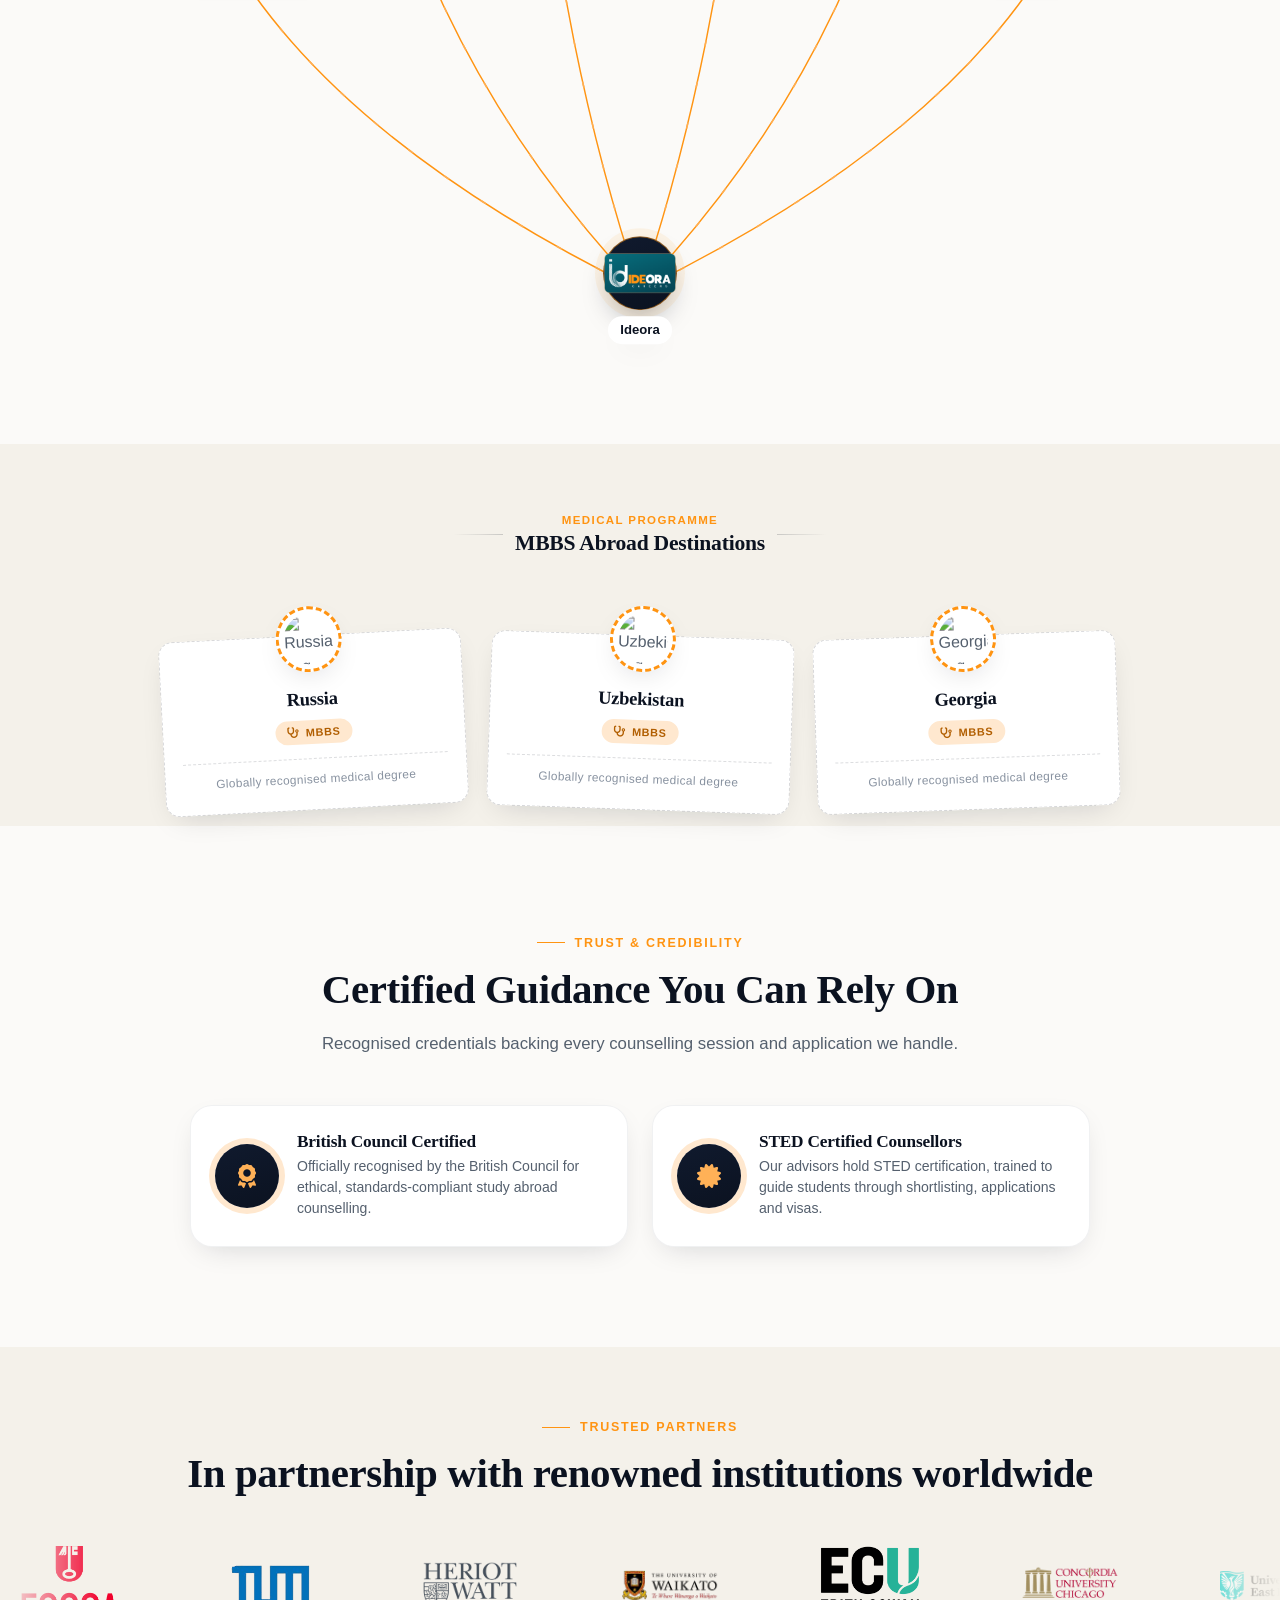
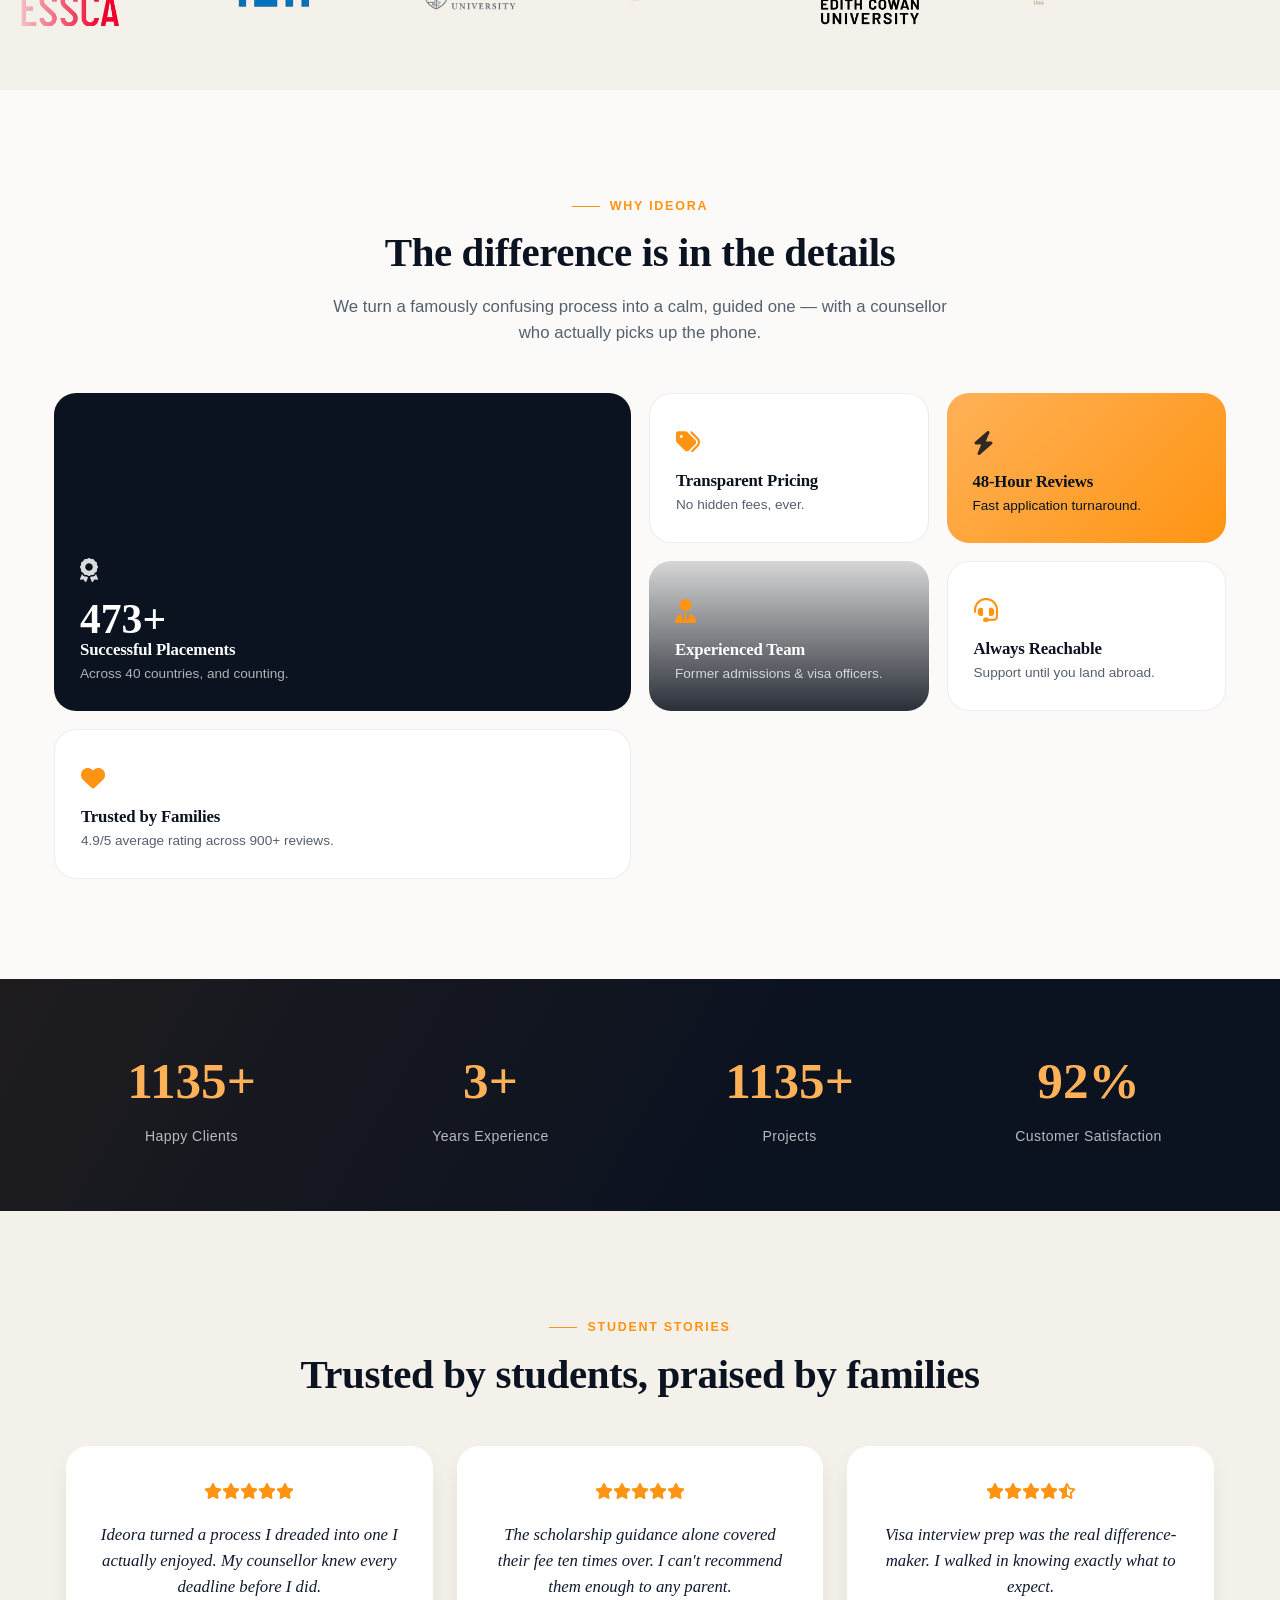
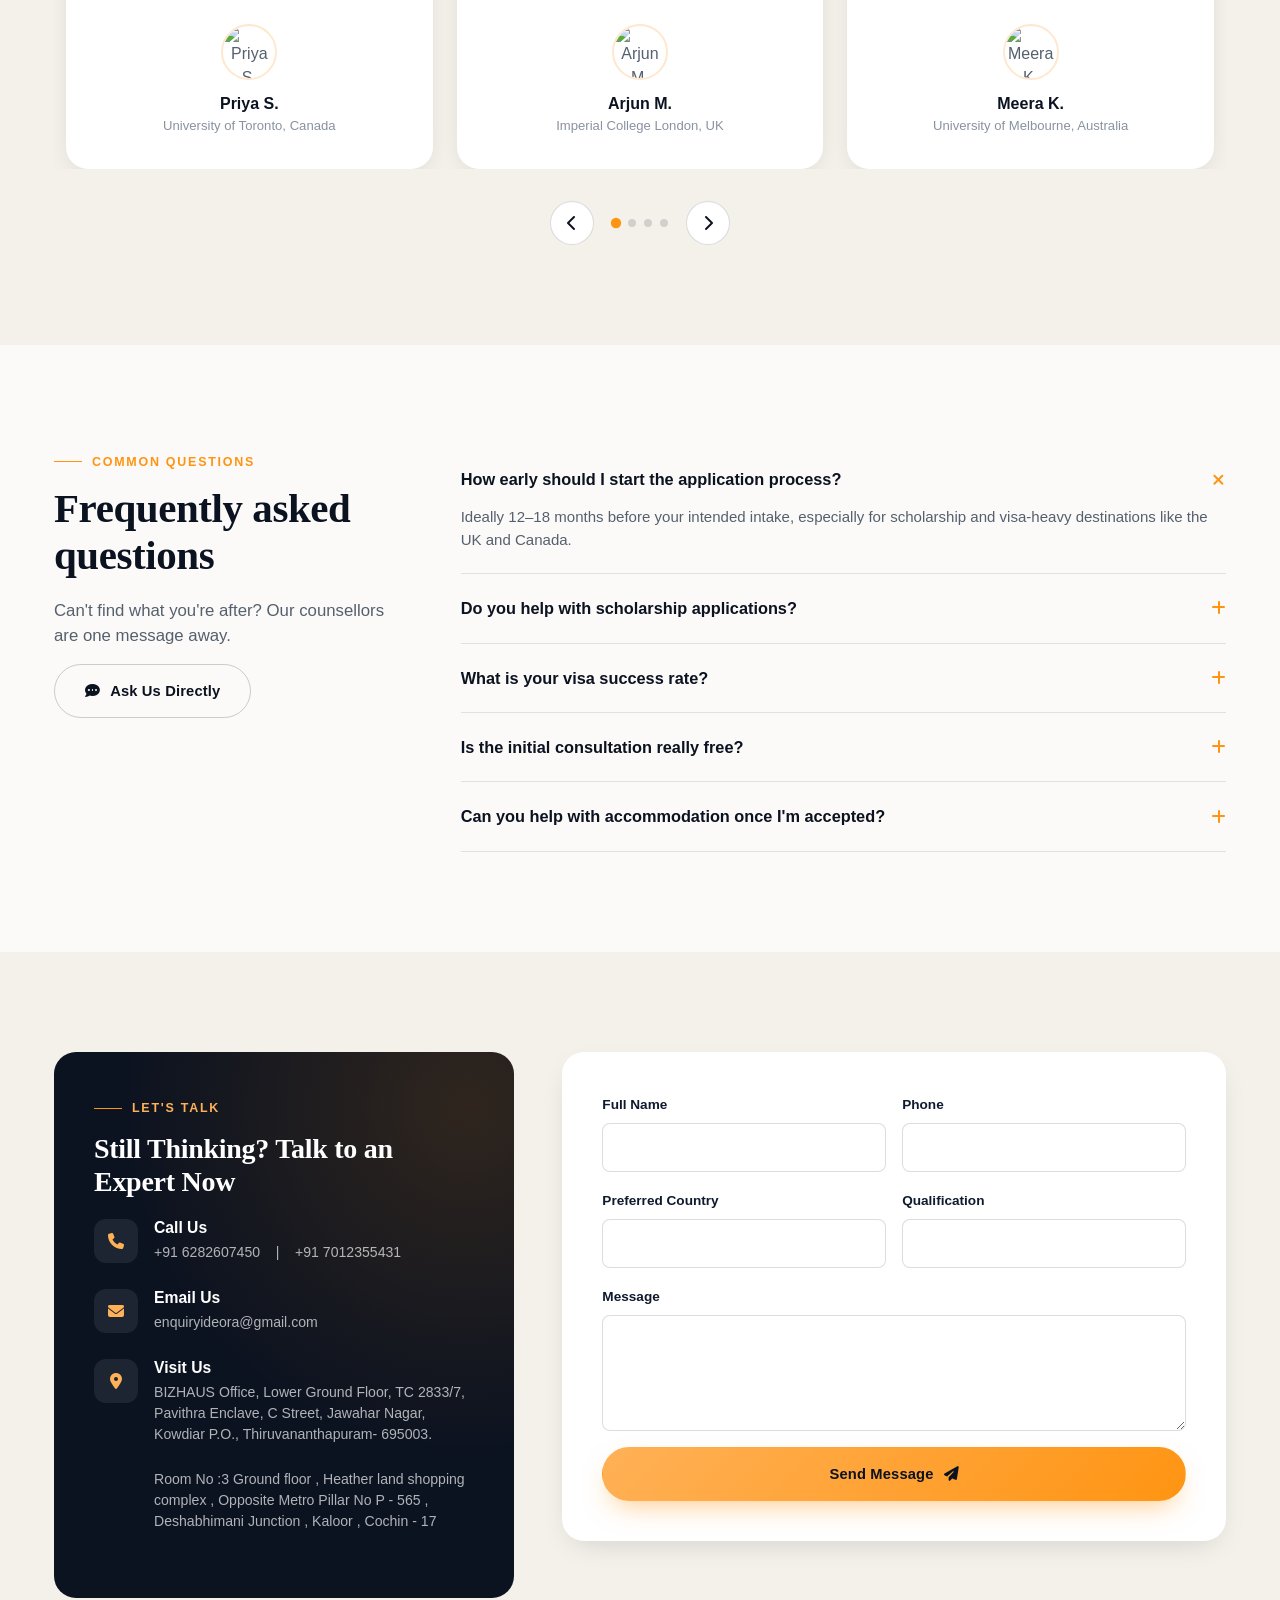
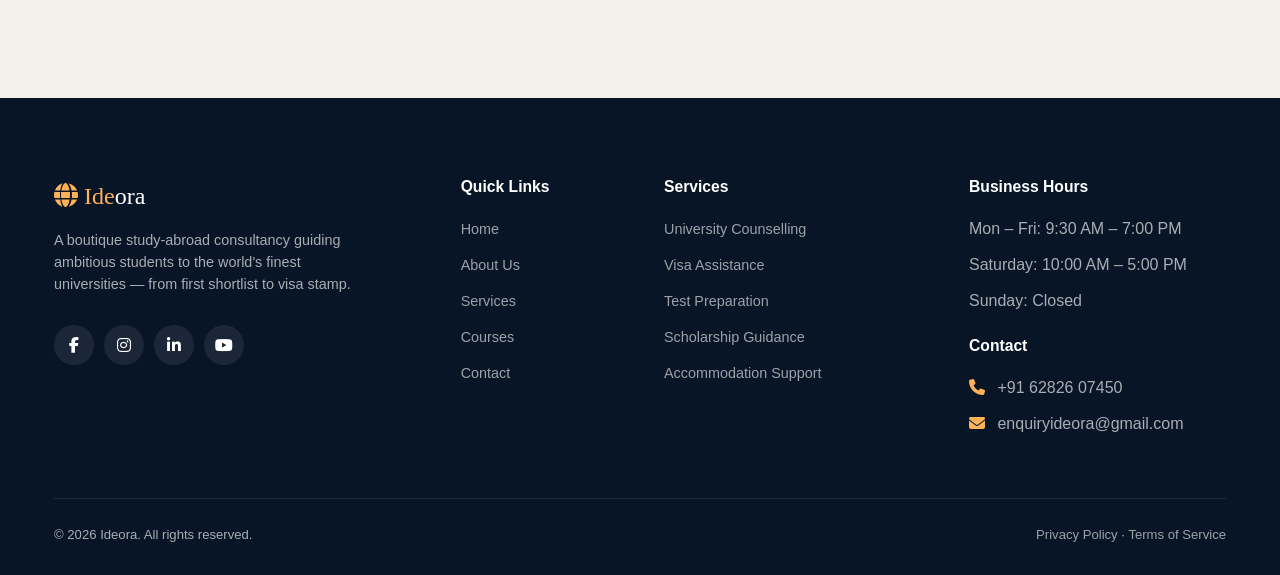
==== commit 624ec38f: "Add files via upload" ====
--- a/index.html
+++ b/index.html
@@ -22,6 +22,78 @@
     document.documentElement.classList.add('js');
   </script>
 
+<style>
+/* IDEORA logo: subtle light sweep + refined 3D flip */
+.navbar-brand-luxe {
+  perspective: 900px;
+  display: inline-flex;
+  align-items: center;
+}
+.navbar-brand-luxe img {
+  position: relative;
+  transform-style: preserve-3d;
+  backface-visibility: visible;
+  animation:
+    ideoraLogoFlip 12s ease-in-out infinite,
+    ideoraLogoGlow 4.5s ease-in-out infinite;
+  transform-origin: center center;
+  will-change: transform, filter;
+}
+.navbar-brand-luxe {
+  position: relative;
+  overflow: hidden;
+  border-radius: 12px;
+}
+.navbar-brand-luxe::after {
+  content: "";
+  position: absolute;
+  top: -35%;
+  left: -80%;
+  width: 42%;
+  height: 170%;
+  pointer-events: none;
+  transform: skewX(-22deg);
+  background: linear-gradient(
+    90deg,
+    transparent 0%,
+    rgba(255,255,255,0.08) 28%,
+    rgba(255,255,255,0.72) 50%,
+    rgba(255,224,174,0.22) 68%,
+    transparent 100%
+  );
+  animation: ideoraLogoShine 4.5s ease-in-out infinite;
+}
+.navbar-brand-luxe:hover img,
+.navbar-brand-luxe:focus-visible img {
+  animation: ideoraLogoHoverFlip 1.1s cubic-bezier(.2,.75,.25,1) both,
+             ideoraLogoGlow 2s ease-in-out infinite;
+}
+@keyframes ideoraLogoShine {
+  0%, 55% { left: -80%; opacity: 0; }
+  65% { opacity: 1; }
+  90%, 100% { left: 145%; opacity: 0; }
+}
+@keyframes ideoraLogoFlip {
+  0%, 72%, 100% { transform: rotateY(0deg); }
+  78% { transform: rotateY(180deg); }
+  84% { transform: rotateY(360deg); }
+}
+@keyframes ideoraLogoHoverFlip {
+  from { transform: rotateY(0deg) scale(1); }
+  to { transform: rotateY(360deg) scale(1.035); }
+}
+@keyframes ideoraLogoGlow {
+  0%, 100% { filter: drop-shadow(0 0 2px rgba(255,177,87,.18)); }
+  50% { filter: drop-shadow(0 0 8px rgba(255,177,87,.48)); }
+}
+@media (prefers-reduced-motion: reduce) {
+  .navbar-brand-luxe img,
+  .navbar-brand-luxe::after {
+    animation: none !important;
+  }
+}
+</style>
+
 </head>
 
 <body class="is-loading">
@@ -40,7 +112,7 @@
   <nav class="navbar-luxe">
     <div class="container-xl">
       <a href="index.html" class="navbar-brand-luxe">
-        <img src="assets/img/logo.png" class="img-fluid" alt="Ideora Careers" style="width:auto;max-width:190px;height:58px;object-fit:contain;background:#075F70;padding:5px 10px;border-radius:8px;">
+        <img src="assets/img/logo.png" alt="Ideora Careers logo" class="img-fluid ideora-animated-logo" width="150" alt="Ideora Careers logo">
       </a>
       <ul class="nav-links-luxe">
         <li><a href="index.html" class="active">Home</a></li>
@@ -97,7 +169,7 @@
             </div>
             <div class="hero-stat">
               <div class="num js-counter" data-count="4" data-suffix="+">0</div>
-              <div class="label">Years of Experience</div>
+              <div class="label">Years Experience</div>
             </div>
             <div class="hero-stat">
               <div class="num js-counter" data-count="500" data-suffix="+">0</div>
@@ -334,7 +406,7 @@
         </svg>
 
         <div class="dest-hub">
-          <div class="dest-hub-circle"><img src="assets/img/logo.png" alt="Ideora Careers" class="img-fluid"></div>
+          <div class="dest-hub-circle"><img src="assets/img/logo.png" alt="Ideora Careers logo" class="img-fluid ideora-animated-logo" alt="Ideora Careers logo"></div>
           <div class="dest-hub-label">Ideora</div>
         </div>
 
@@ -361,7 +433,7 @@
       <!-- Mobile destination flight path -->
       <div class="dest-mobile-path d-md-none reveal">
         <div class="dmp-hub">
-          <div class="dest-hub-circle"><img src="assets/img/logo.png" alt="Ideora Careers" class="img-fluid"></div>
+          <div class="dest-hub-circle"><img src="assets/img/logo.png" alt="Ideora Careers logo" class="img-fluid ideora-animated-logo" alt="Ideora Careers logo"></div>
           <span class="dmp-hub-label">Your journey starts here</span>
         </div>
 
@@ -612,11 +684,11 @@
         </div>
         <div class="col-6 col-lg-3 stat-item">
           <div class="num js-counter" data-count="4" data-suffix="+">0</div>
-          <div class="label">Years of Experience</div>
+          <div class="label">Years Experience</div>
         </div>
         <div class="col-6 col-lg-3 stat-item">
-          <div class="num js-counter" data-count="500" data-suffix="+">0</div>
-          <div class="label">Placements</div>
+          <div class="num js-counter" data-count="1200" data-suffix="+">0</div>
+          <div class="label">Projects</div>
         </div>
         <div class="col-6 col-lg-3 stat-item">
           <div class="num js-counter" data-count="98" data-suffix="%">0</div>
@@ -974,7 +1046,7 @@
         </span>
       </div>
     </div>
-</footer>
+  </footer>
 
   <script src="https://code.jquery.com/jquery-3.7.1.min.js"></script>
   <script src="https://cdn.jsdelivr.net/npm/bootstrap@5.3.3/dist/js/bootstrap.bundle.min.js"></script>
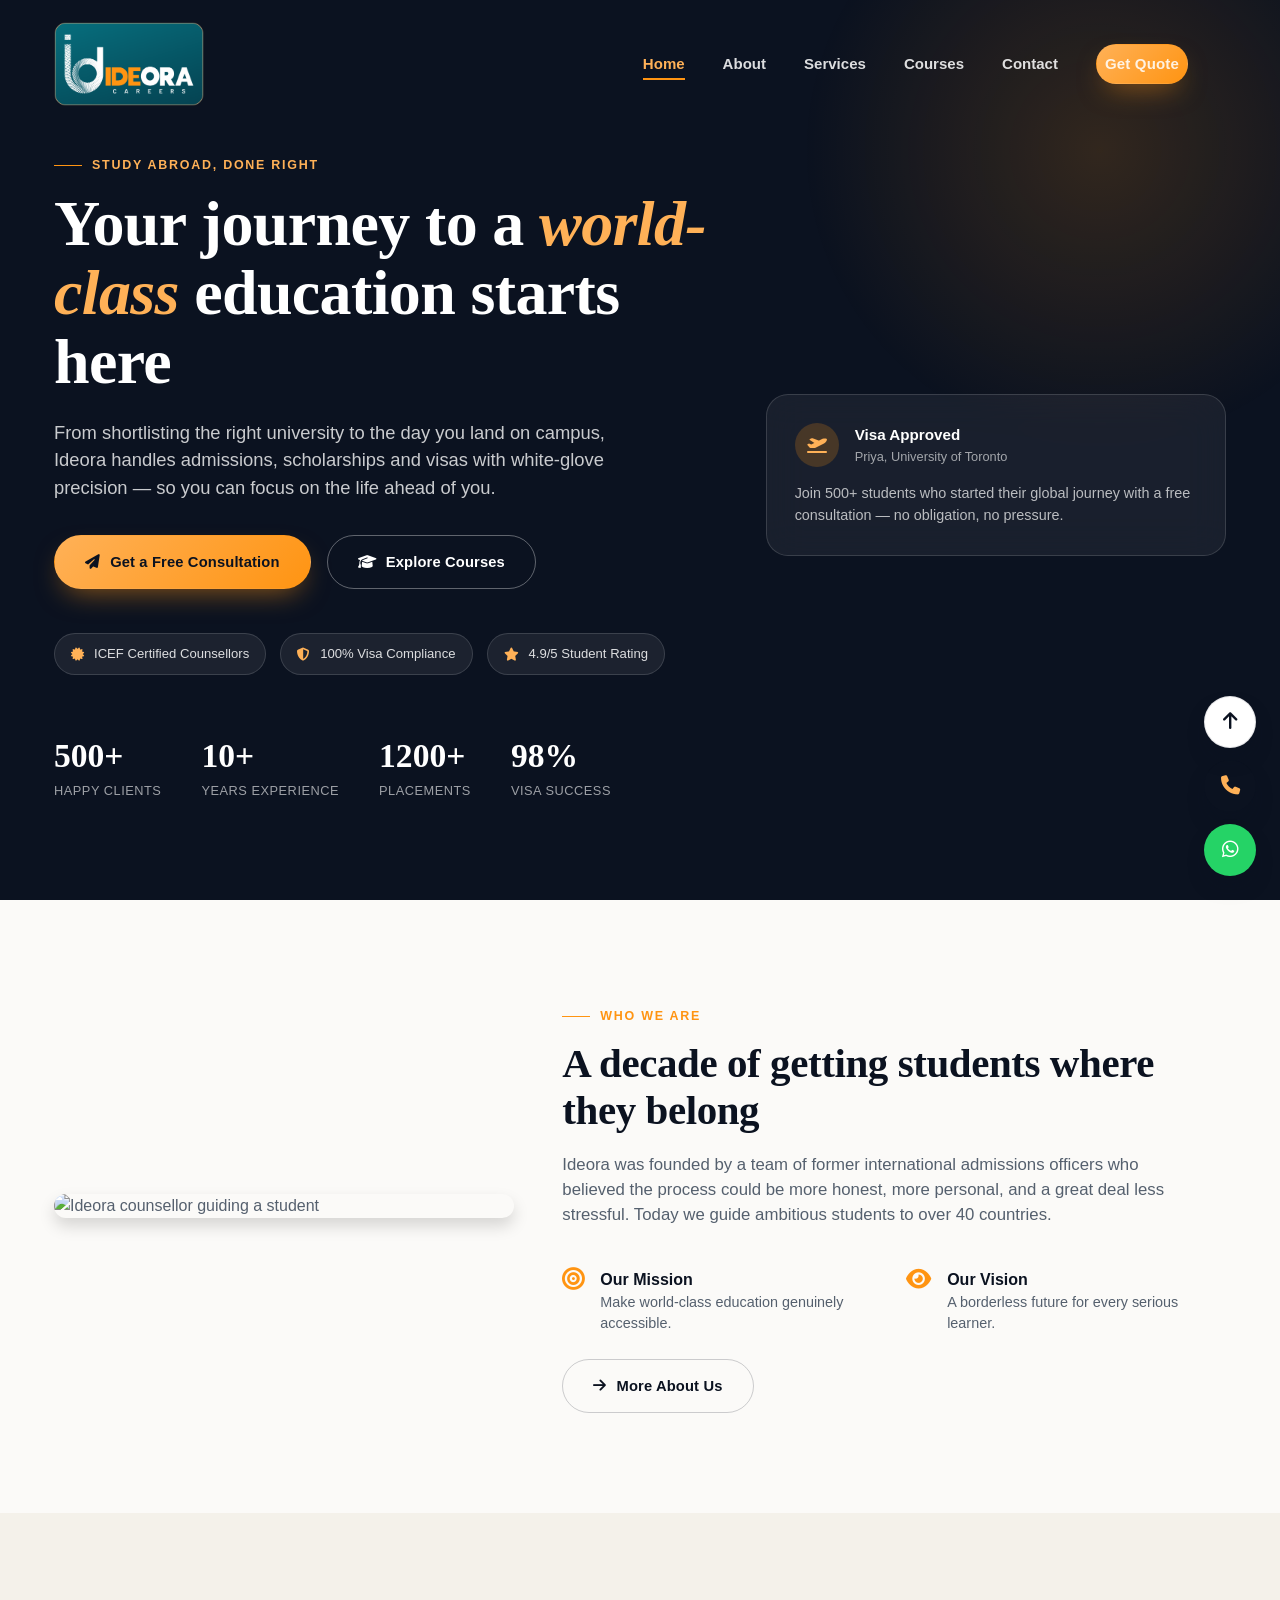
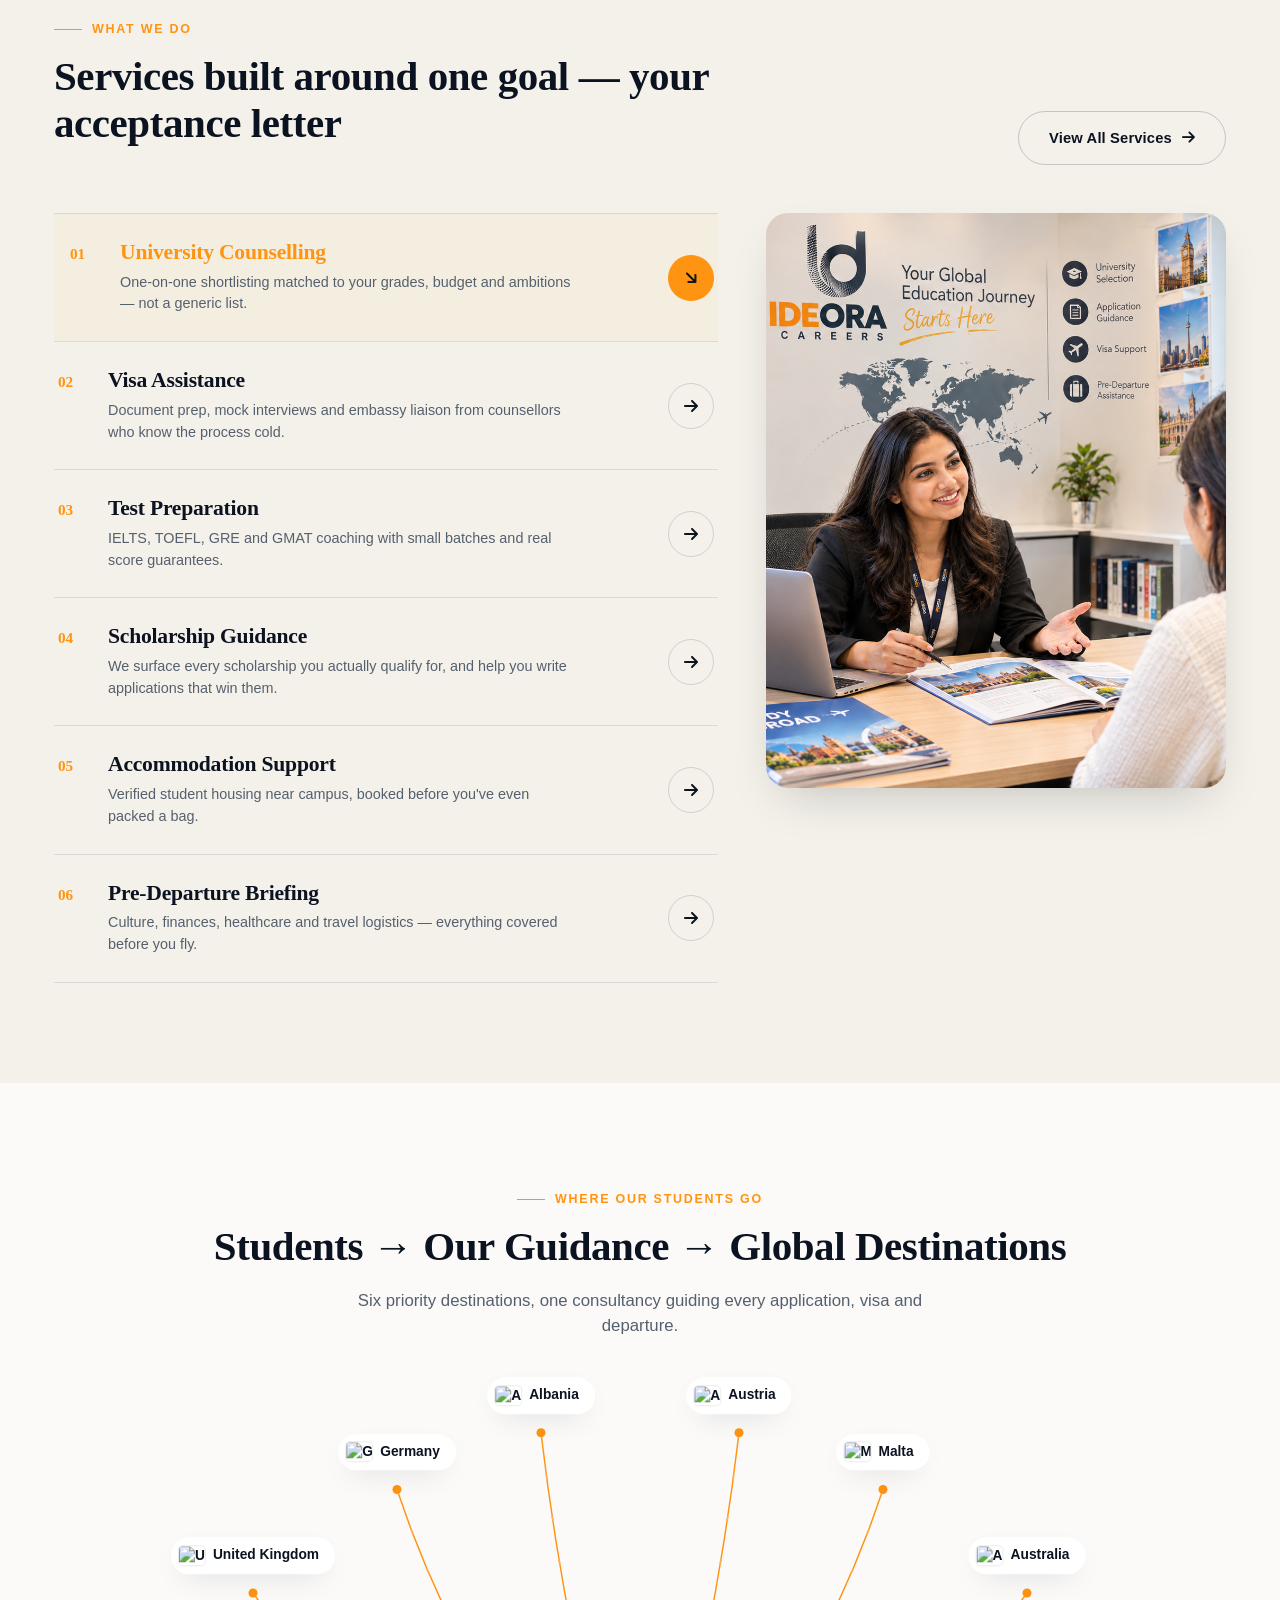
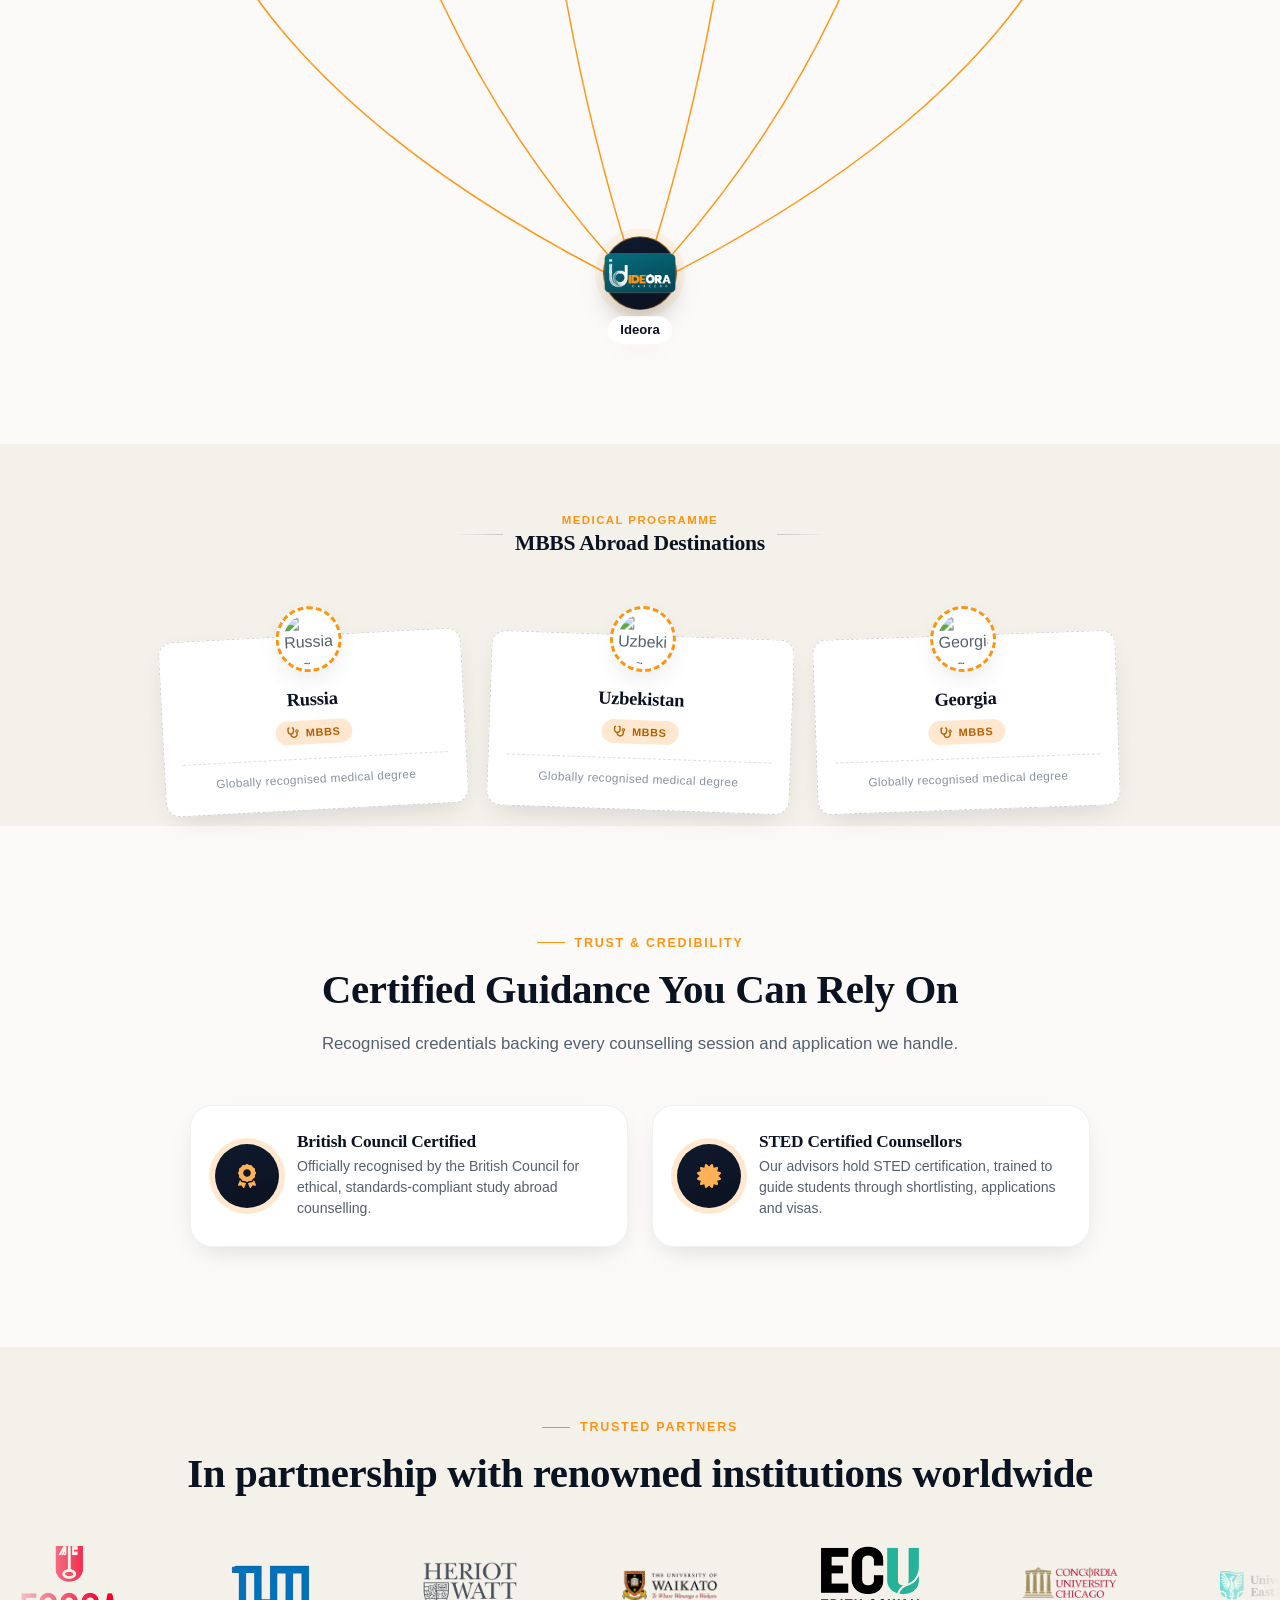
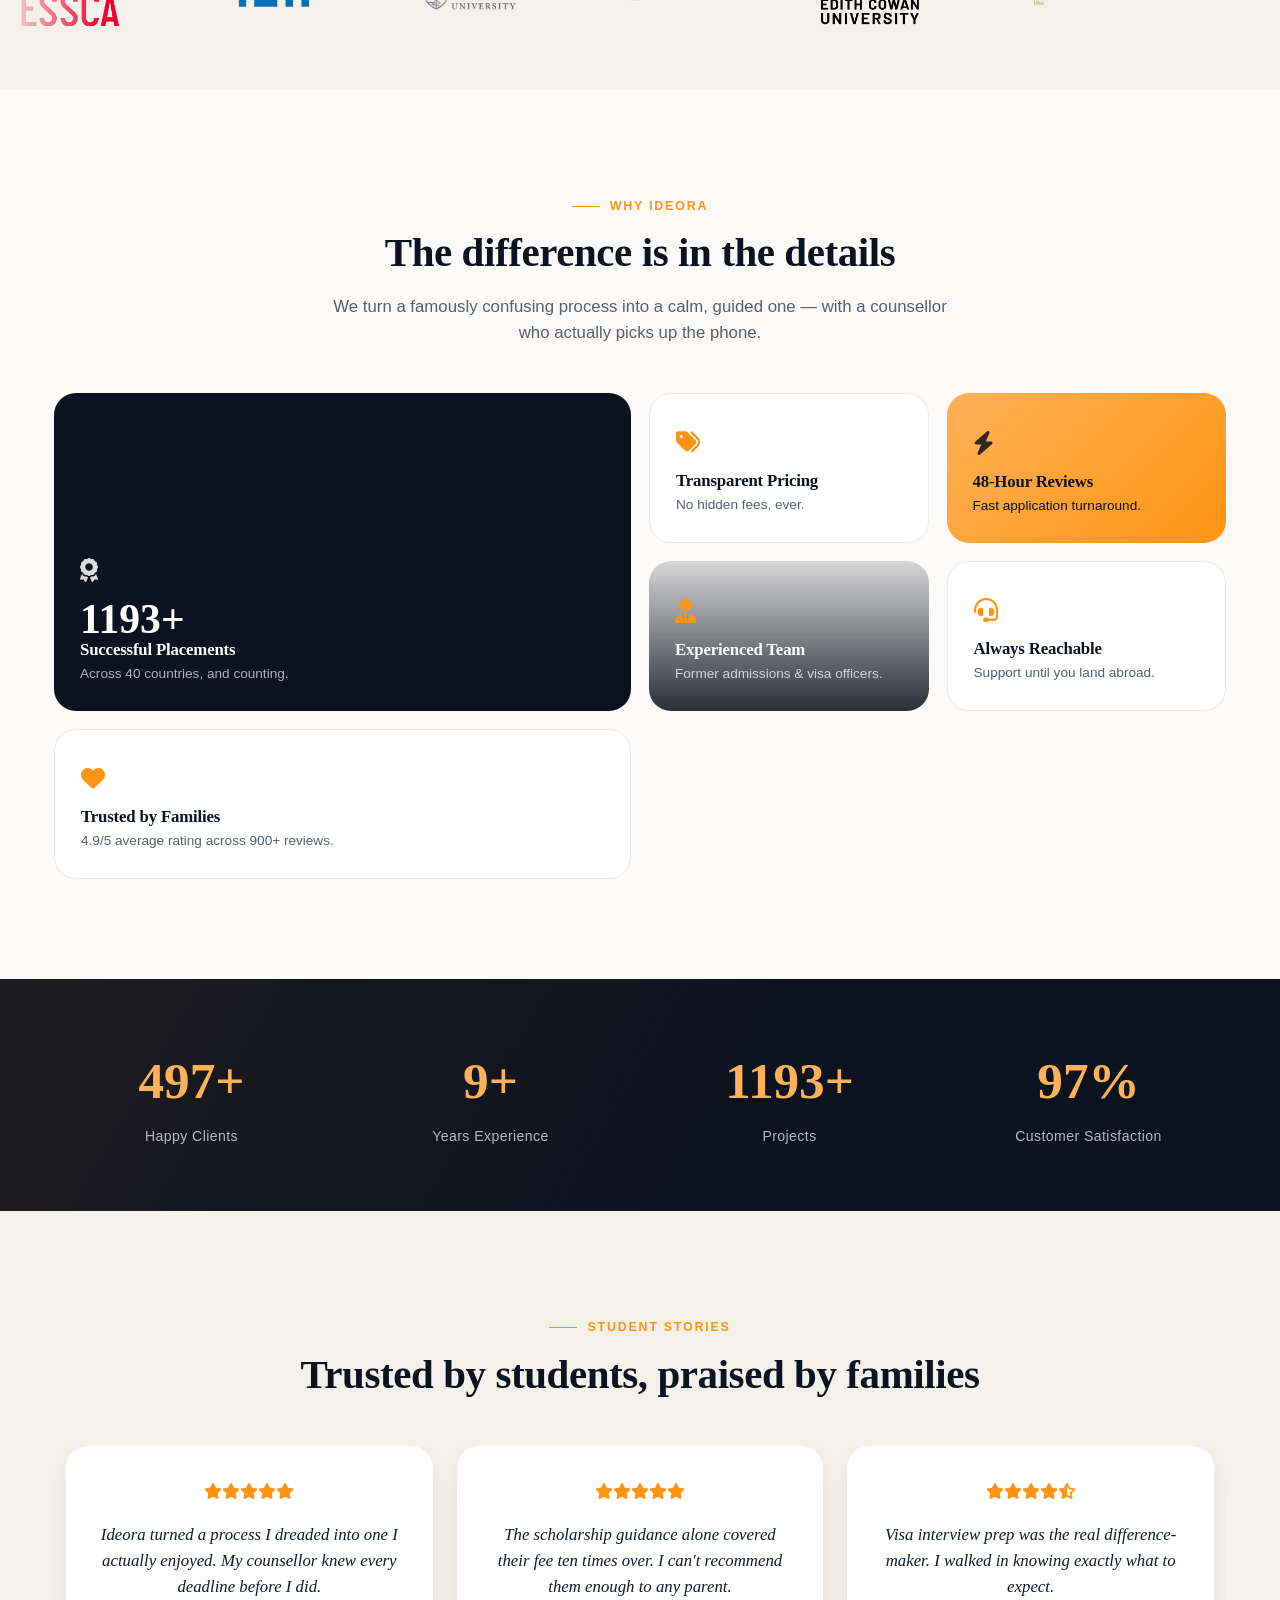
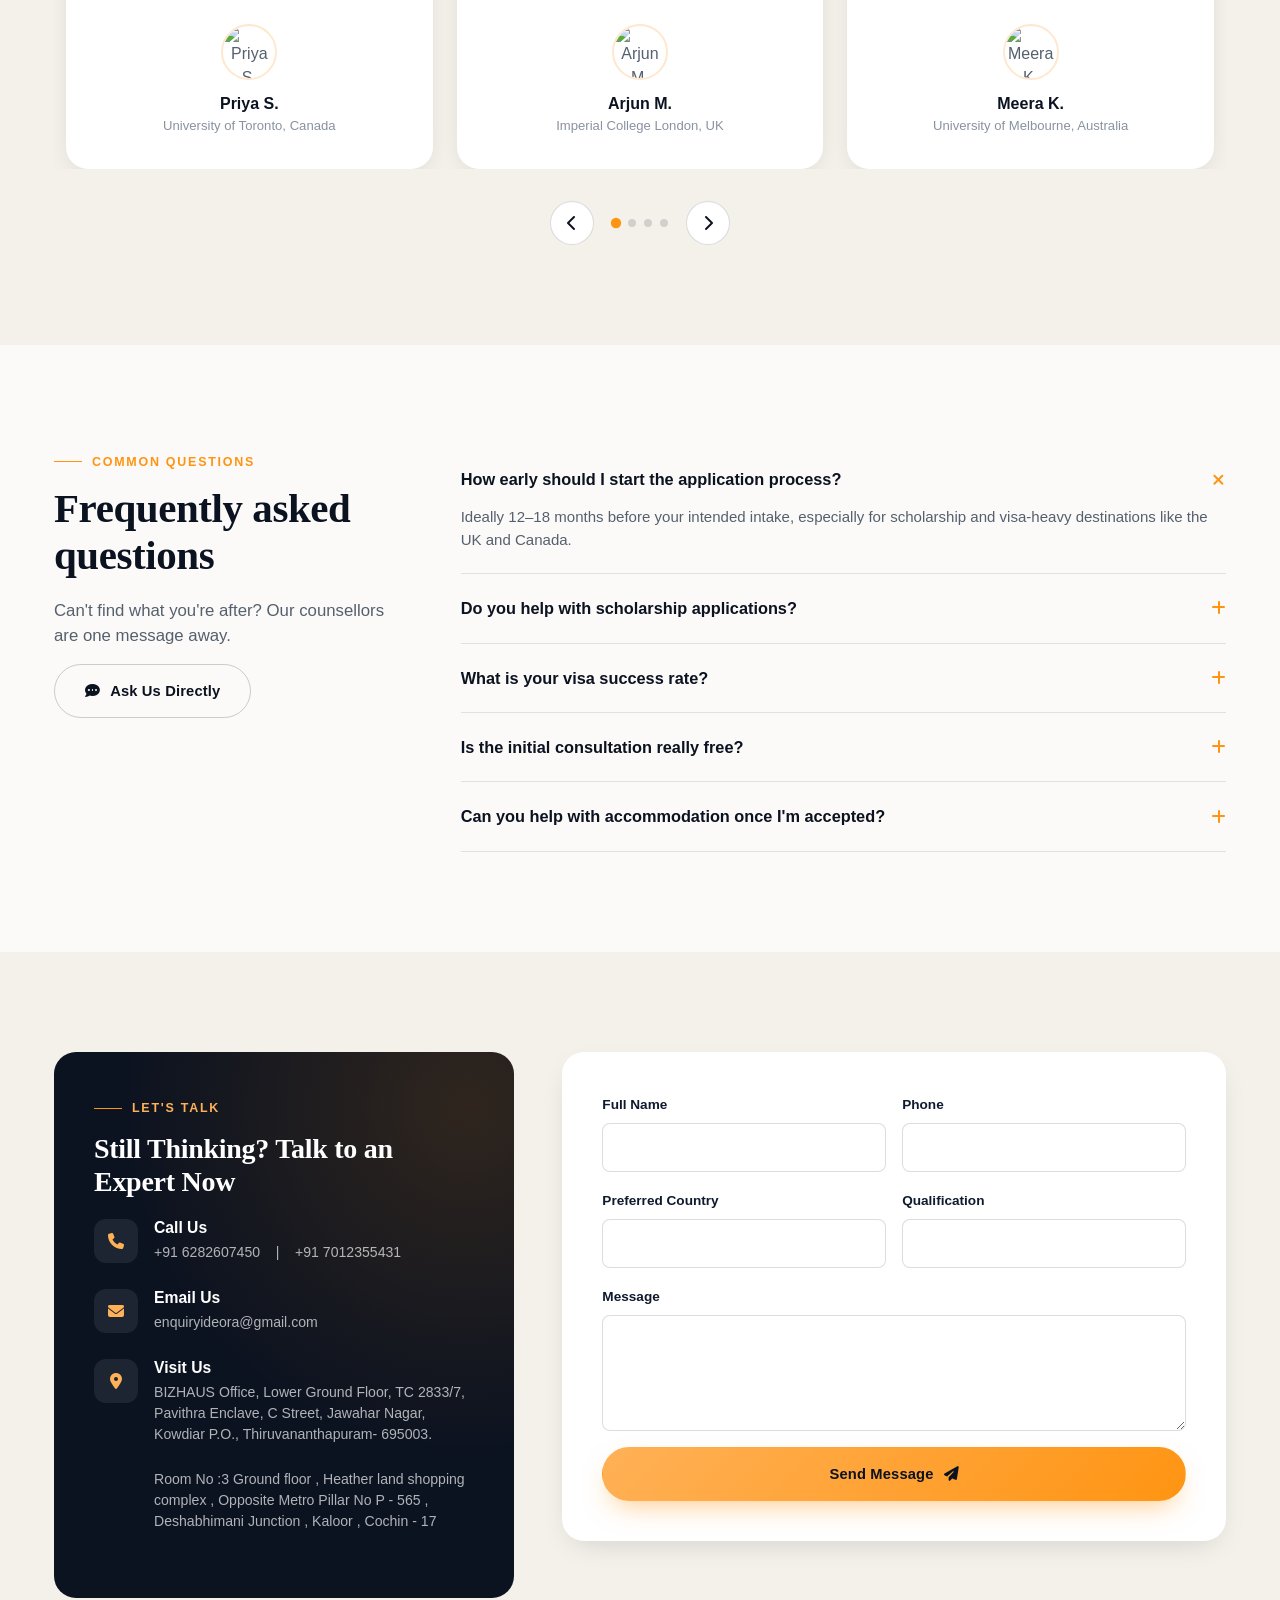
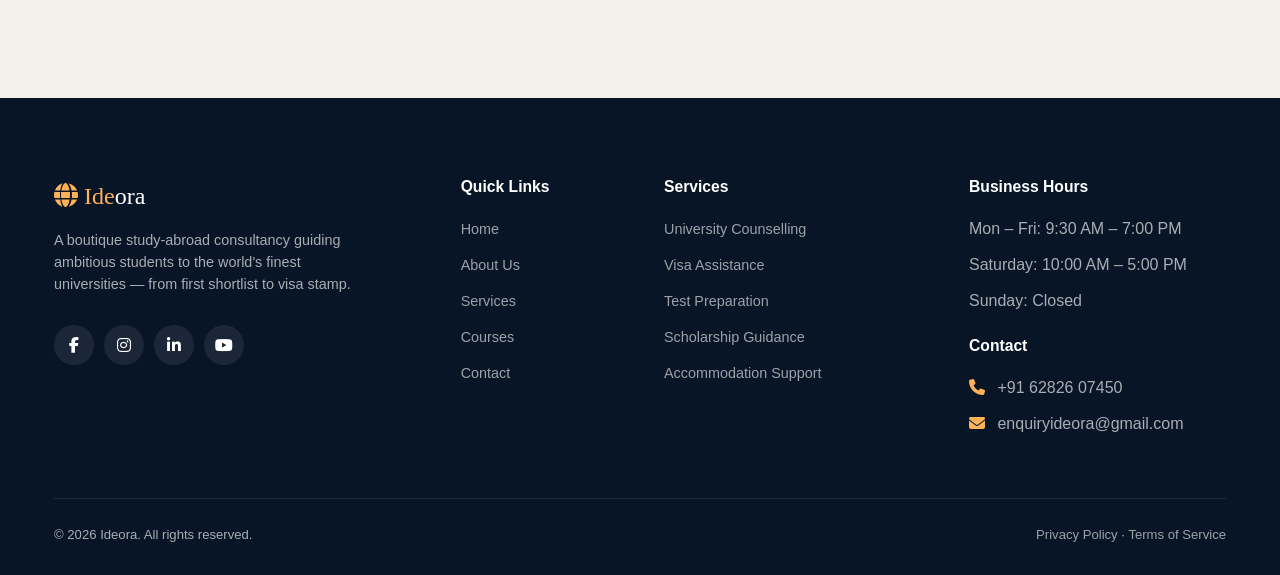
==== commit cbc7bf3e: "Add files via upload" ====
--- a/index.html
+++ b/index.html
@@ -21,79 +21,6 @@
   <script>
     document.documentElement.classList.add('js');
   </script>
-
-<style>
-/* IDEORA logo: subtle light sweep + refined 3D flip */
-.navbar-brand-luxe {
-  perspective: 900px;
-  display: inline-flex;
-  align-items: center;
-}
-.navbar-brand-luxe img {
-  position: relative;
-  transform-style: preserve-3d;
-  backface-visibility: visible;
-  animation:
-    ideoraLogoFlip 12s ease-in-out infinite,
-    ideoraLogoGlow 4.5s ease-in-out infinite;
-  transform-origin: center center;
-  will-change: transform, filter;
-}
-.navbar-brand-luxe {
-  position: relative;
-  overflow: hidden;
-  border-radius: 12px;
-}
-.navbar-brand-luxe::after {
-  content: "";
-  position: absolute;
-  top: -35%;
-  left: -80%;
-  width: 42%;
-  height: 170%;
-  pointer-events: none;
-  transform: skewX(-22deg);
-  background: linear-gradient(
-    90deg,
-    transparent 0%,
-    rgba(255,255,255,0.08) 28%,
-    rgba(255,255,255,0.72) 50%,
-    rgba(255,224,174,0.22) 68%,
-    transparent 100%
-  );
-  animation: ideoraLogoShine 4.5s ease-in-out infinite;
-}
-.navbar-brand-luxe:hover img,
-.navbar-brand-luxe:focus-visible img {
-  animation: ideoraLogoHoverFlip 1.1s cubic-bezier(.2,.75,.25,1) both,
-             ideoraLogoGlow 2s ease-in-out infinite;
-}
-@keyframes ideoraLogoShine {
-  0%, 55% { left: -80%; opacity: 0; }
-  65% { opacity: 1; }
-  90%, 100% { left: 145%; opacity: 0; }
-}
-@keyframes ideoraLogoFlip {
-  0%, 72%, 100% { transform: rotateY(0deg); }
-  78% { transform: rotateY(180deg); }
-  84% { transform: rotateY(360deg); }
-}
-@keyframes ideoraLogoHoverFlip {
-  from { transform: rotateY(0deg) scale(1); }
-  to { transform: rotateY(360deg) scale(1.035); }
-}
-@keyframes ideoraLogoGlow {
-  0%, 100% { filter: drop-shadow(0 0 2px rgba(255,177,87,.18)); }
-  50% { filter: drop-shadow(0 0 8px rgba(255,177,87,.48)); }
-}
-@media (prefers-reduced-motion: reduce) {
-  .navbar-brand-luxe img,
-  .navbar-brand-luxe::after {
-    animation: none !important;
-  }
-}
-</style>
-
 </head>
 
 <body class="is-loading">
@@ -112,7 +39,7 @@
   <nav class="navbar-luxe">
     <div class="container-xl">
       <a href="index.html" class="navbar-brand-luxe">
-        <img src="assets/img/logo.png" alt="Ideora Careers logo" class="img-fluid ideora-animated-logo" width="150" alt="Ideora Careers logo">
+        <img src="assets/img/logo.png" class="img-fluid" width="150">
       </a>
       <ul class="nav-links-luxe">
         <li><a href="index.html" class="active">Home</a></li>
@@ -157,22 +84,22 @@
           </div>
 
           <div class="hero-badges hero-anim hero-anim-5">
-            <div class="hero-badge"><i class="fa-solid fa-certificate"></i> British Council Certified Agent</div>
+            <div class="hero-badge"><i class="fa-solid fa-certificate"></i> ICEF Certified Counsellors</div>
             <div class="hero-badge"><i class="fa-solid fa-shield-halved"></i> 100% Visa Compliance</div>
             <div class="hero-badge"><i class="fa-solid fa-star"></i> 4.9/5 Student Rating</div>
           </div>
 
           <div class="hero-stats hero-anim hero-anim-5">
             <div class="hero-stat">
+              <div class="num js-counter" data-count="500" data-suffix="+">0</div>
+              <div class="label">Happy Clients</div>
+            </div>
+            <div class="hero-stat">
+              <div class="num js-counter" data-count="10" data-suffix="+">0</div>
+              <div class="label">Years Experience</div>
+            </div>
+            <div class="hero-stat">
               <div class="num js-counter" data-count="1200" data-suffix="+">0</div>
-              <div class="label">Happy Clients</div>
-            </div>
-            <div class="hero-stat">
-              <div class="num js-counter" data-count="4" data-suffix="+">0</div>
-              <div class="label">Years Experience</div>
-            </div>
-            <div class="hero-stat">
-              <div class="num js-counter" data-count="500" data-suffix="+">0</div>
               <div class="label">Placements</div>
             </div>
             <div class="hero-stat">
@@ -406,7 +333,7 @@
         </svg>
 
         <div class="dest-hub">
-          <div class="dest-hub-circle"><img src="assets/img/logo.png" alt="Ideora Careers logo" class="img-fluid ideora-animated-logo" alt="Ideora Careers logo"></div>
+          <div class="dest-hub-circle"><img src="assets/img/logo.png" alt="Ideora" class="img-fluid"></div>
           <div class="dest-hub-label">Ideora</div>
         </div>
 
@@ -433,7 +360,7 @@
       <!-- Mobile destination flight path -->
       <div class="dest-mobile-path d-md-none reveal">
         <div class="dmp-hub">
-          <div class="dest-hub-circle"><img src="assets/img/logo.png" alt="Ideora Careers logo" class="img-fluid ideora-animated-logo" alt="Ideora Careers logo"></div>
+          <div class="dest-hub-circle"><img src="assets/img/logo.png" alt="Ideora" class="img-fluid"></div>
           <span class="dmp-hub-label">Your journey starts here</span>
         </div>
 
@@ -640,7 +567,7 @@
       <div class="bento-grid reveal">
         <div class="bento-tile tile-dark span-2 row-2">
           <div class="bento-icon"><i class="fa-solid fa-award"></i></div>
-          <div class="bento-num js-counter" data-count="500" data-suffix="+" style="color:#fff;">0</div>
+          <div class="bento-num js-counter" data-count="1200" data-suffix="+" style="color:#fff;">0</div>
           <h4>Successful Placements</h4>
           <p>Across 40 countries, and counting.</p>
         </div>
@@ -679,11 +606,11 @@
     <div class="container-xl">
       <div class="row g-4">
         <div class="col-6 col-lg-3 stat-item">
-          <div class="num js-counter" data-count="1200" data-suffix="+">0</div>
+          <div class="num js-counter" data-count="500" data-suffix="+">0</div>
           <div class="label">Happy Clients</div>
         </div>
         <div class="col-6 col-lg-3 stat-item">
-          <div class="num js-counter" data-count="4" data-suffix="+">0</div>
+          <div class="num js-counter" data-count="10" data-suffix="+">0</div>
           <div class="label">Years Experience</div>
         </div>
         <div class="col-6 col-lg-3 stat-item">
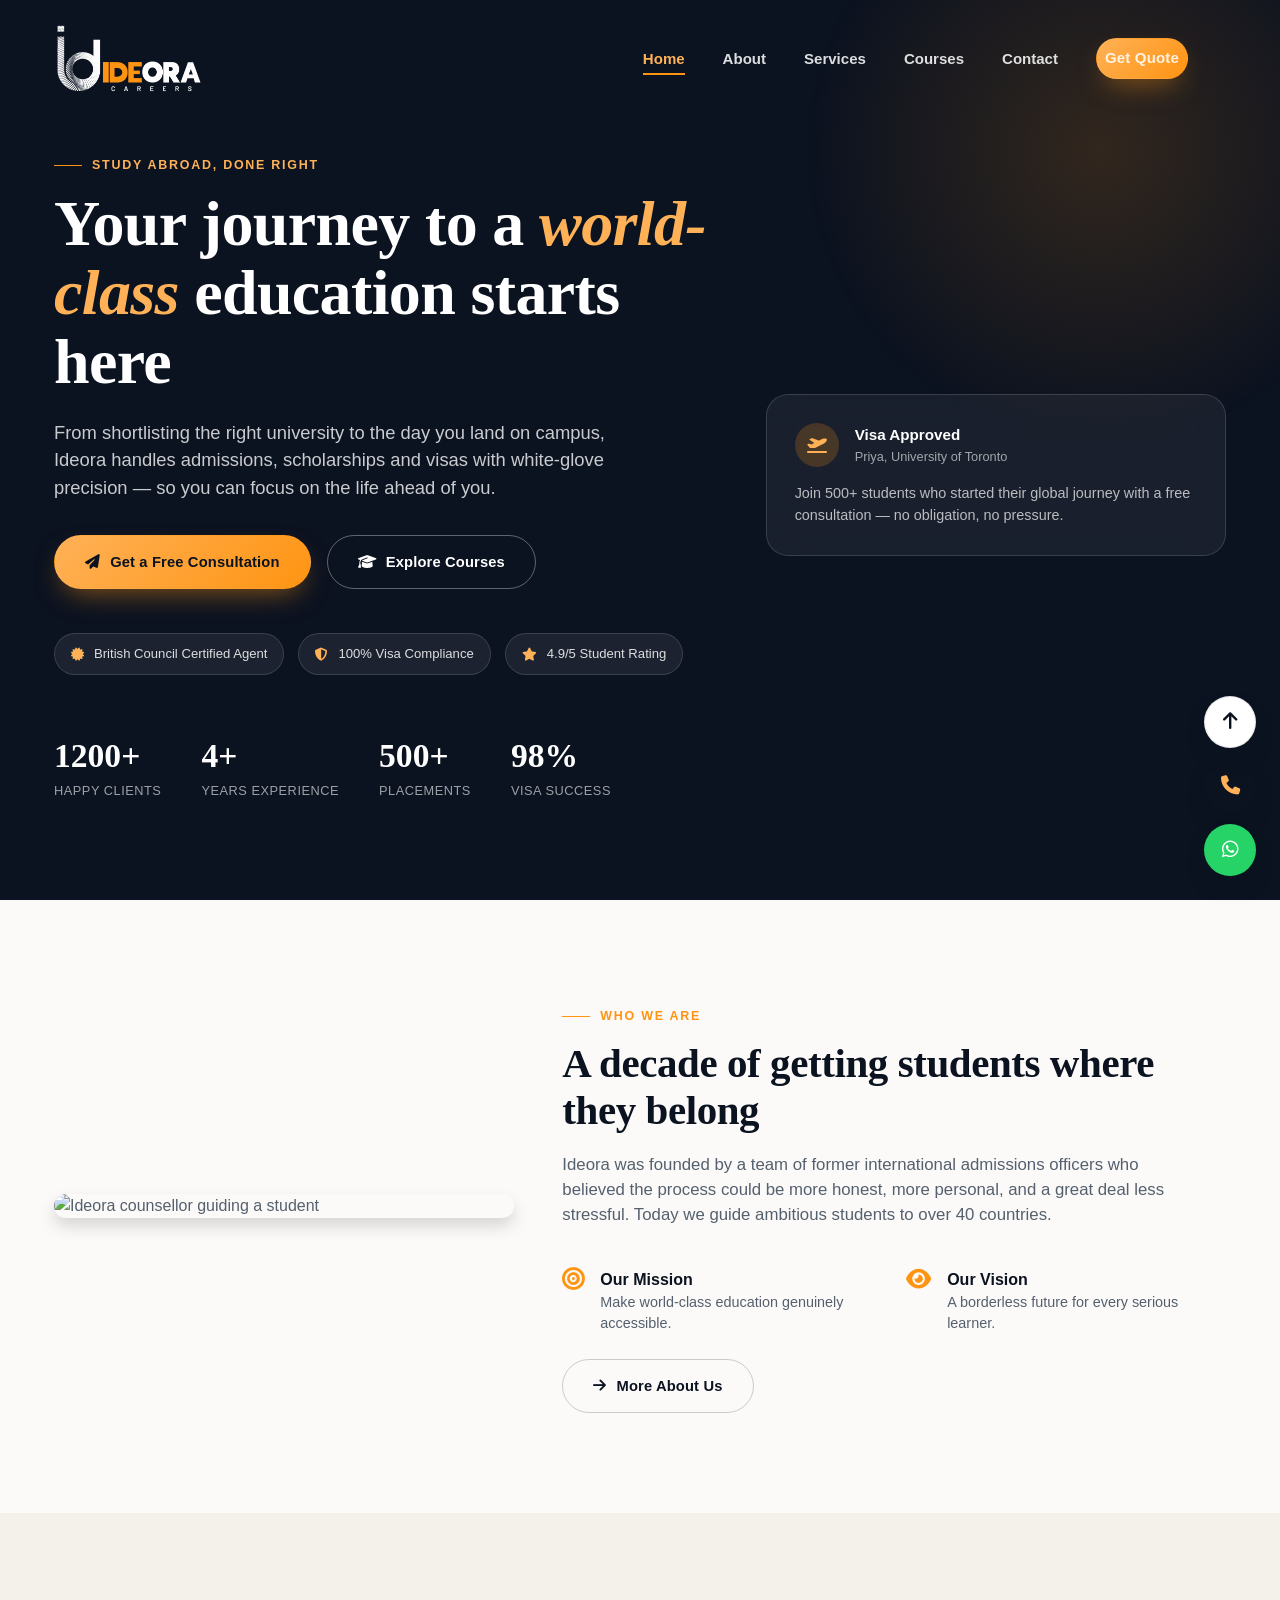
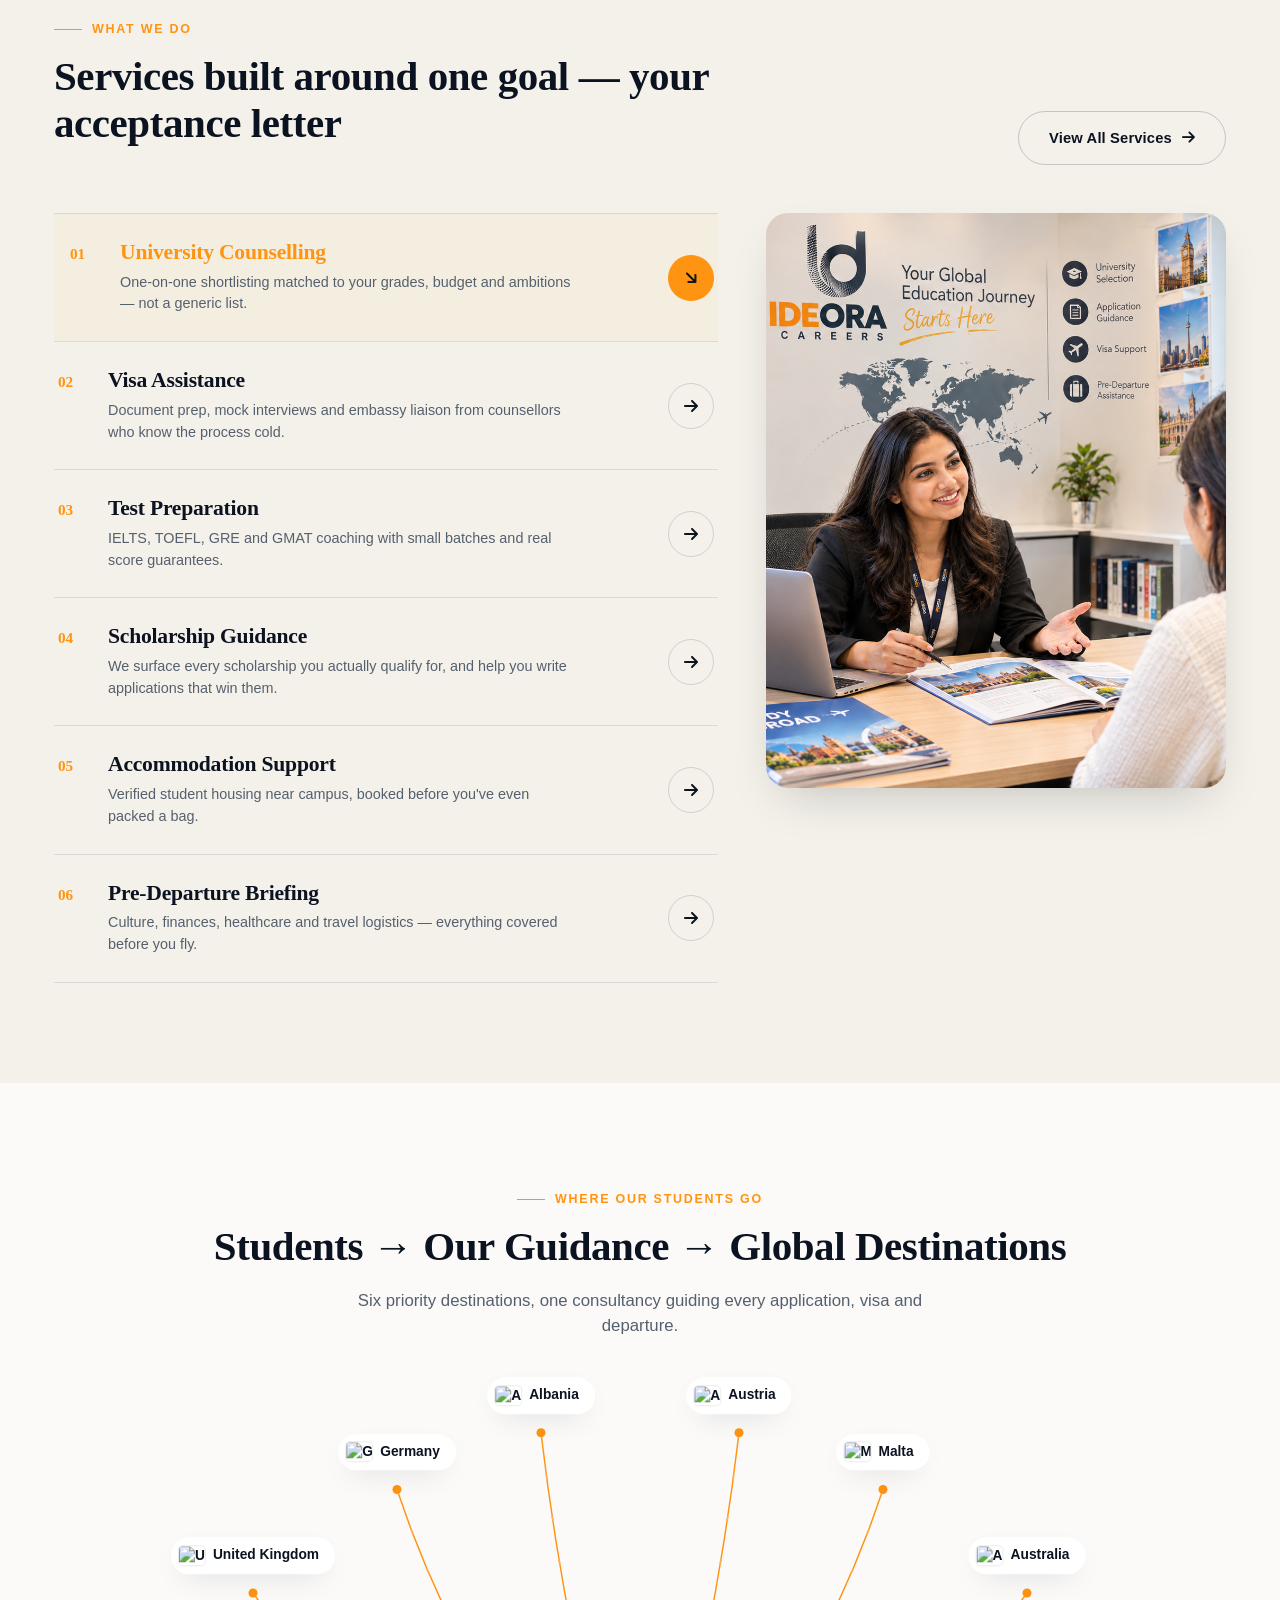
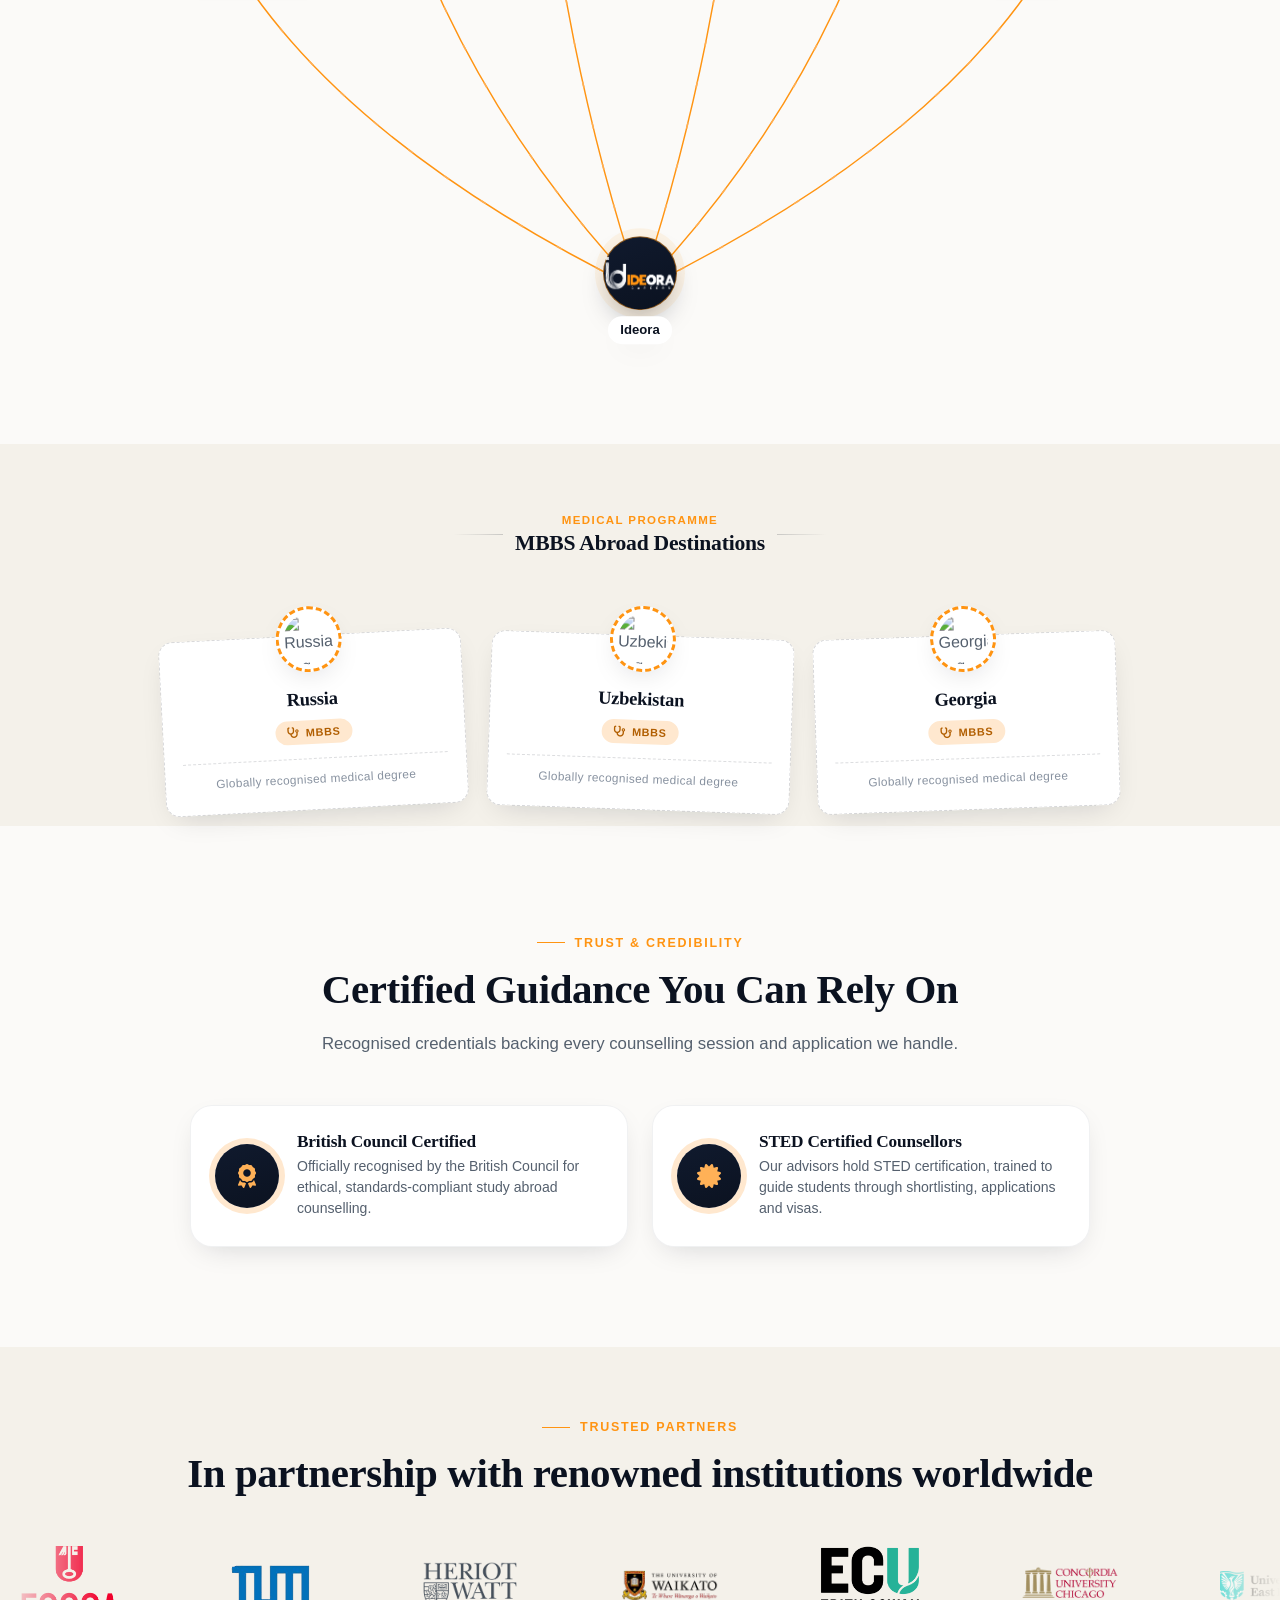
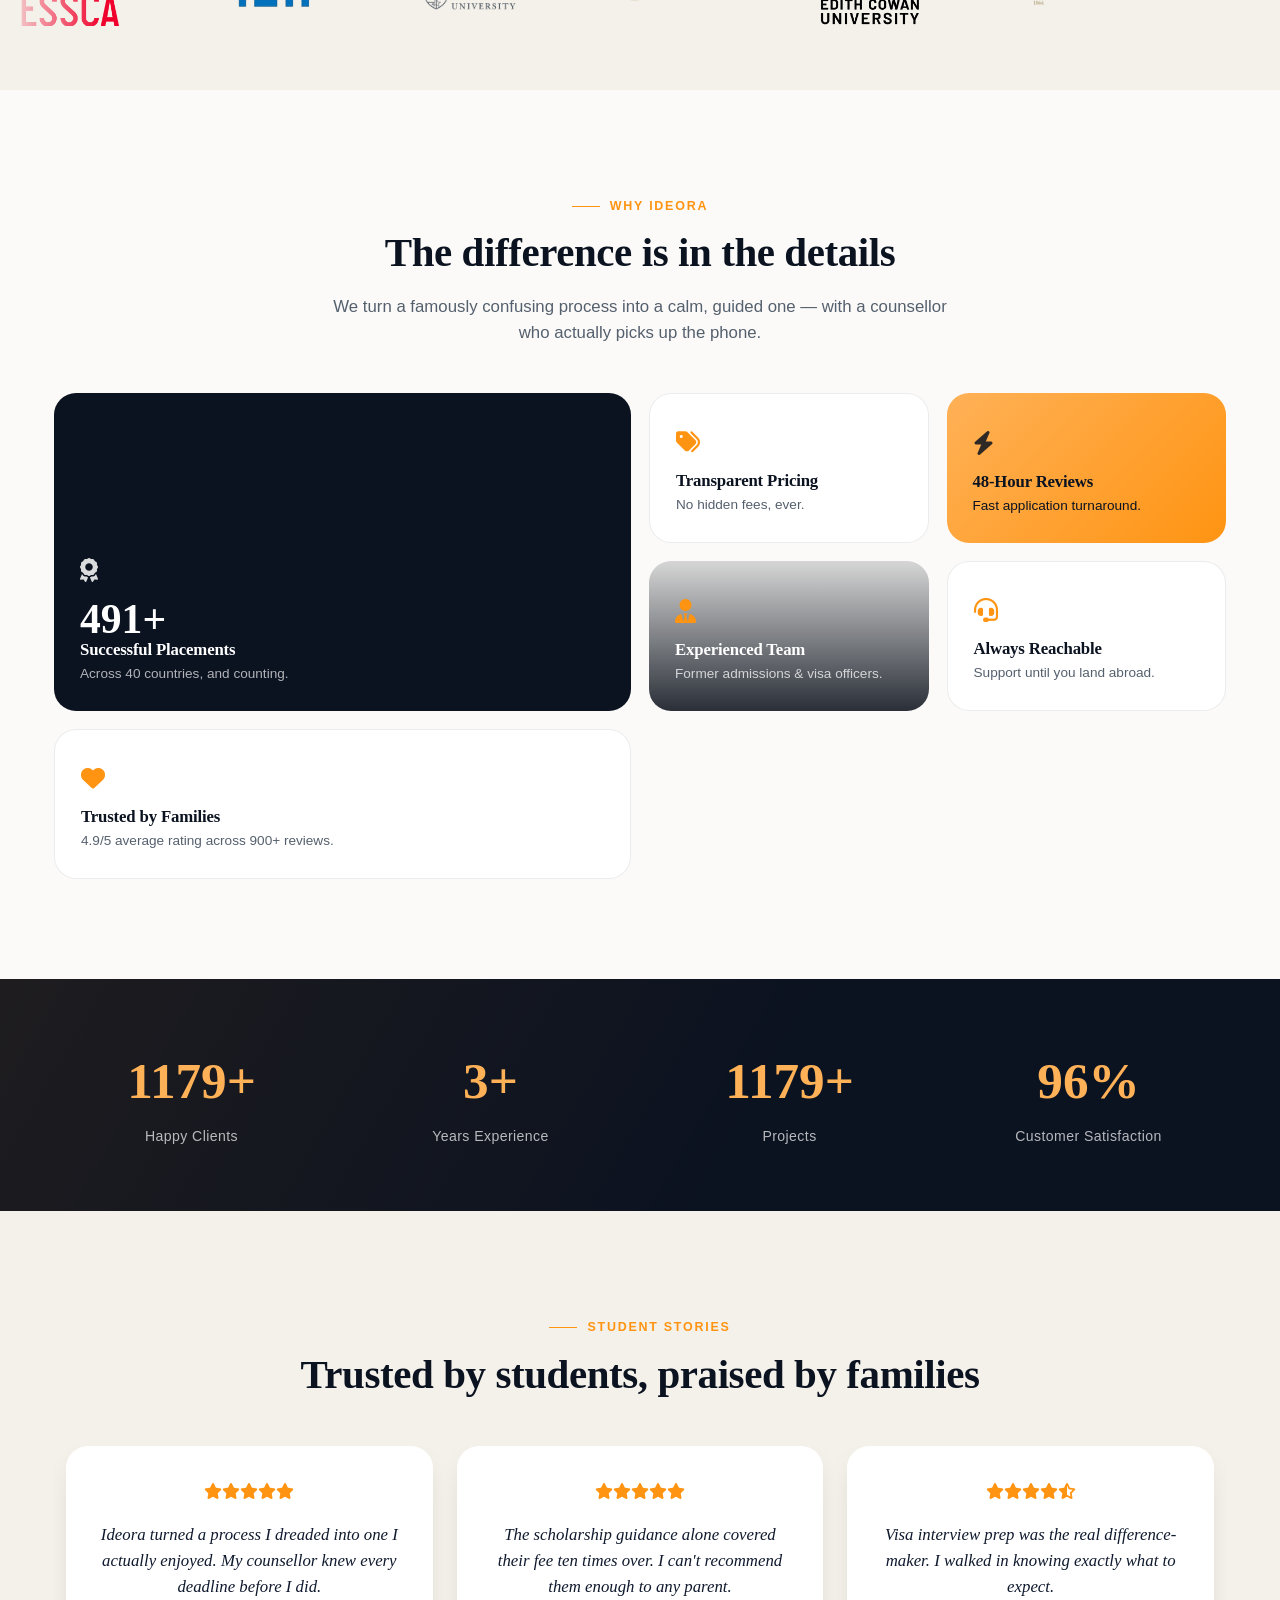
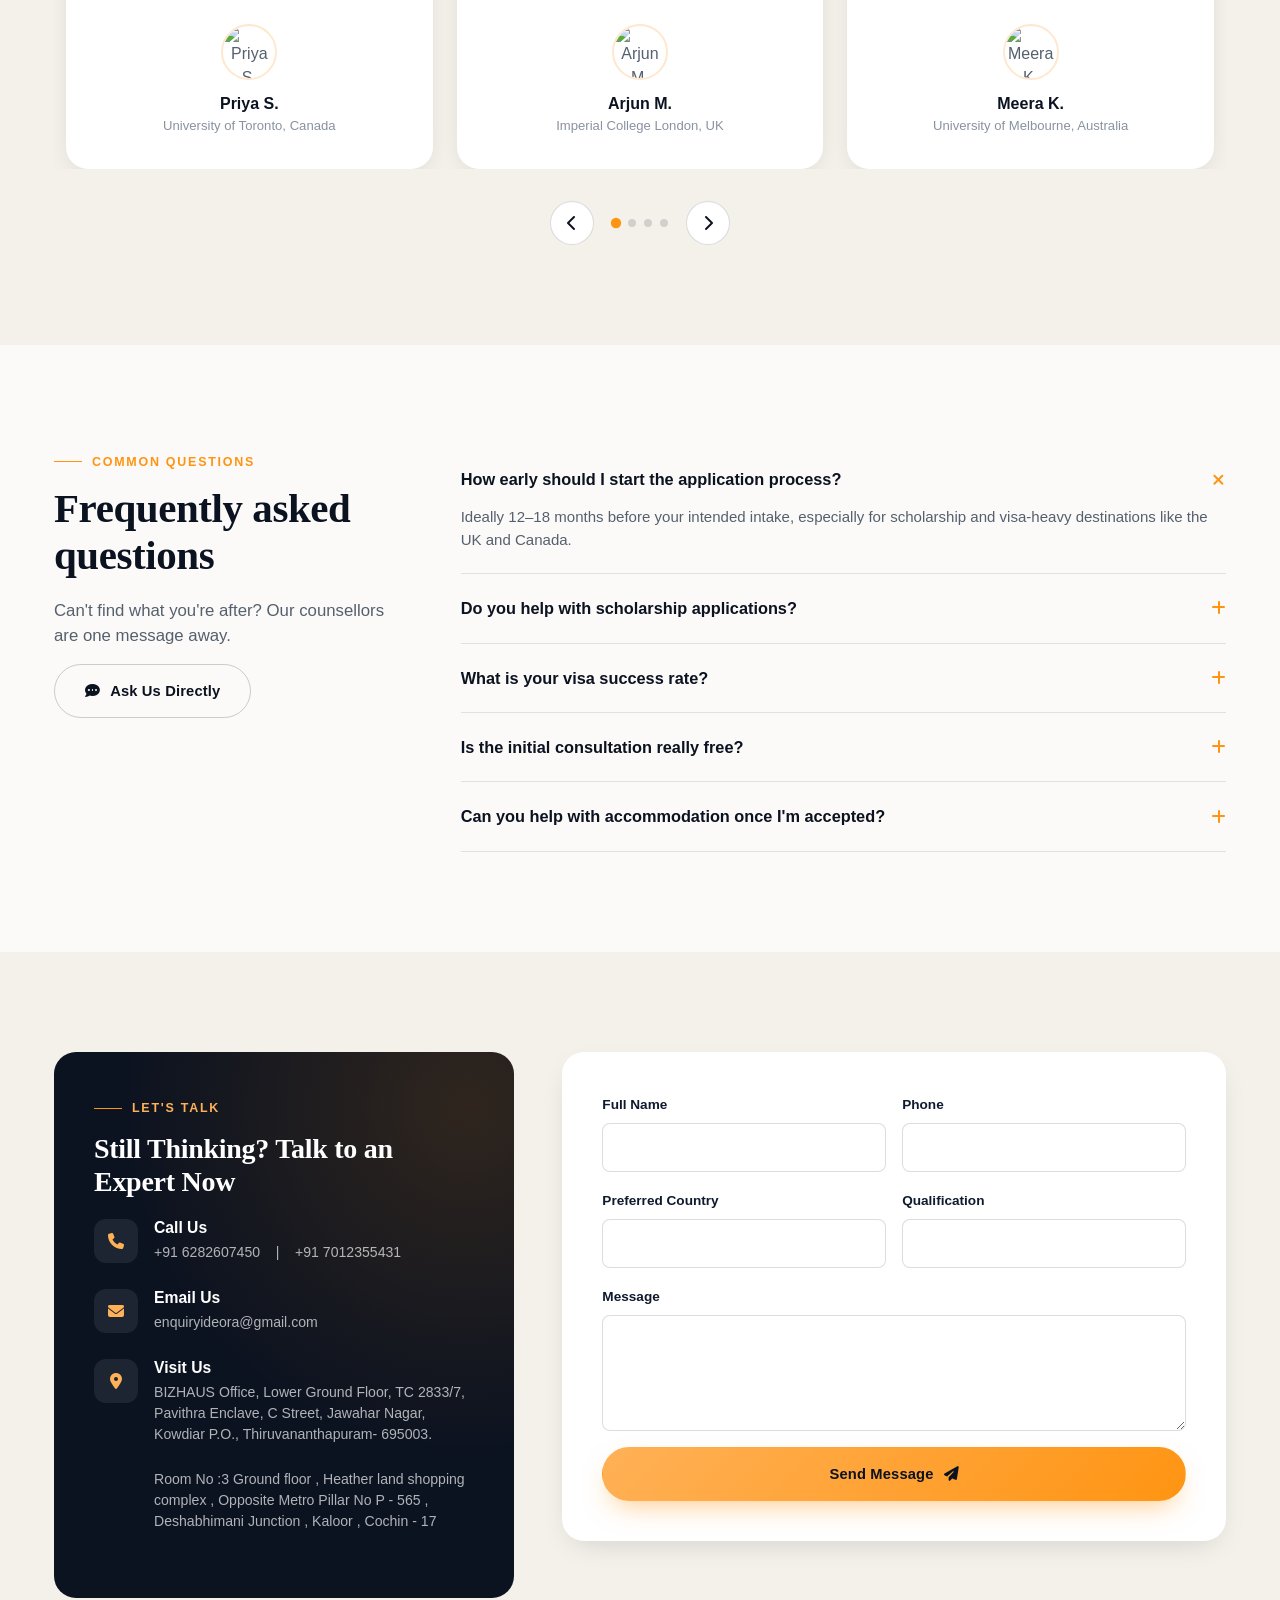
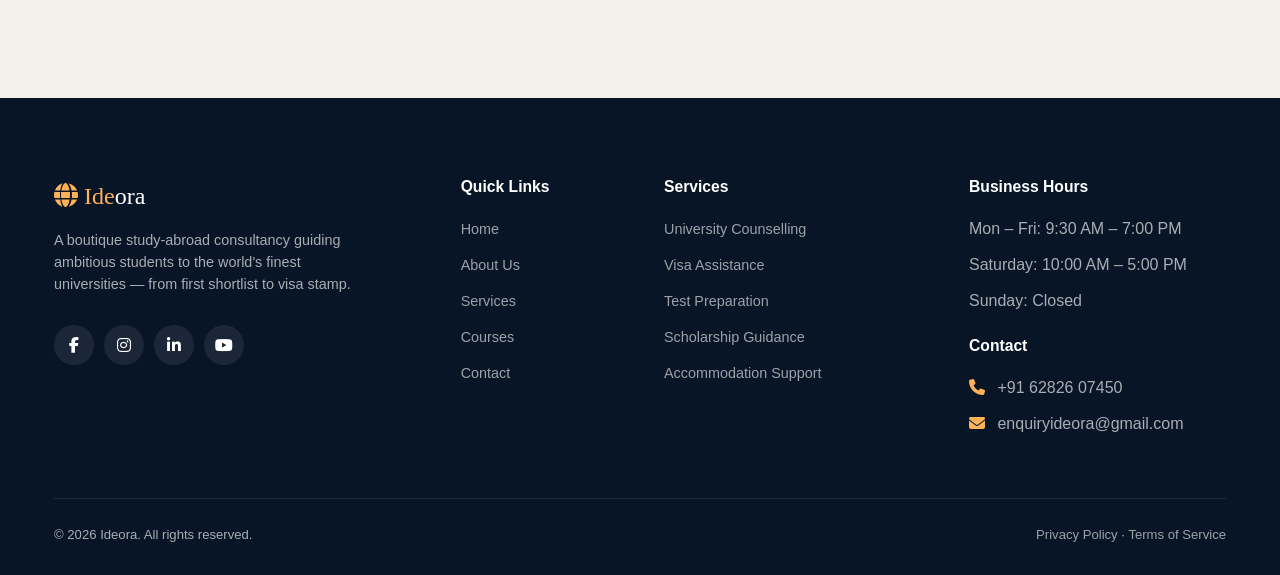
==== commit bba6a335: "Add files via upload" ====
--- a/index.html
+++ b/index.html
@@ -84,22 +84,22 @@
           </div>
 
           <div class="hero-badges hero-anim hero-anim-5">
-            <div class="hero-badge"><i class="fa-solid fa-certificate"></i> ICEF Certified Counsellors</div>
+            <div class="hero-badge"><i class="fa-solid fa-certificate"></i> British Council Certified Agent</div>
             <div class="hero-badge"><i class="fa-solid fa-shield-halved"></i> 100% Visa Compliance</div>
             <div class="hero-badge"><i class="fa-solid fa-star"></i> 4.9/5 Student Rating</div>
           </div>
 
           <div class="hero-stats hero-anim hero-anim-5">
             <div class="hero-stat">
+              <div class="num js-counter" data-count="1200" data-suffix="+">0</div>
+              <div class="label">Happy Clients</div>
+            </div>
+            <div class="hero-stat">
+              <div class="num js-counter" data-count="4" data-suffix="+">0</div>
+              <div class="label">Years Experience</div>
+            </div>
+            <div class="hero-stat">
               <div class="num js-counter" data-count="500" data-suffix="+">0</div>
-              <div class="label">Happy Clients</div>
-            </div>
-            <div class="hero-stat">
-              <div class="num js-counter" data-count="10" data-suffix="+">0</div>
-              <div class="label">Years Experience</div>
-            </div>
-            <div class="hero-stat">
-              <div class="num js-counter" data-count="1200" data-suffix="+">0</div>
               <div class="label">Placements</div>
             </div>
             <div class="hero-stat">
@@ -567,7 +567,7 @@
       <div class="bento-grid reveal">
         <div class="bento-tile tile-dark span-2 row-2">
           <div class="bento-icon"><i class="fa-solid fa-award"></i></div>
-          <div class="bento-num js-counter" data-count="1200" data-suffix="+" style="color:#fff;">0</div>
+          <div class="bento-num js-counter" data-count="500" data-suffix="+" style="color:#fff;">0</div>
           <h4>Successful Placements</h4>
           <p>Across 40 countries, and counting.</p>
         </div>
@@ -606,11 +606,11 @@
     <div class="container-xl">
       <div class="row g-4">
         <div class="col-6 col-lg-3 stat-item">
-          <div class="num js-counter" data-count="500" data-suffix="+">0</div>
+          <div class="num js-counter" data-count="1200" data-suffix="+">0</div>
           <div class="label">Happy Clients</div>
         </div>
         <div class="col-6 col-lg-3 stat-item">
-          <div class="num js-counter" data-count="10" data-suffix="+">0</div>
+          <div class="num js-counter" data-count="4" data-suffix="+">0</div>
           <div class="label">Years Experience</div>
         </div>
         <div class="col-6 col-lg-3 stat-item">
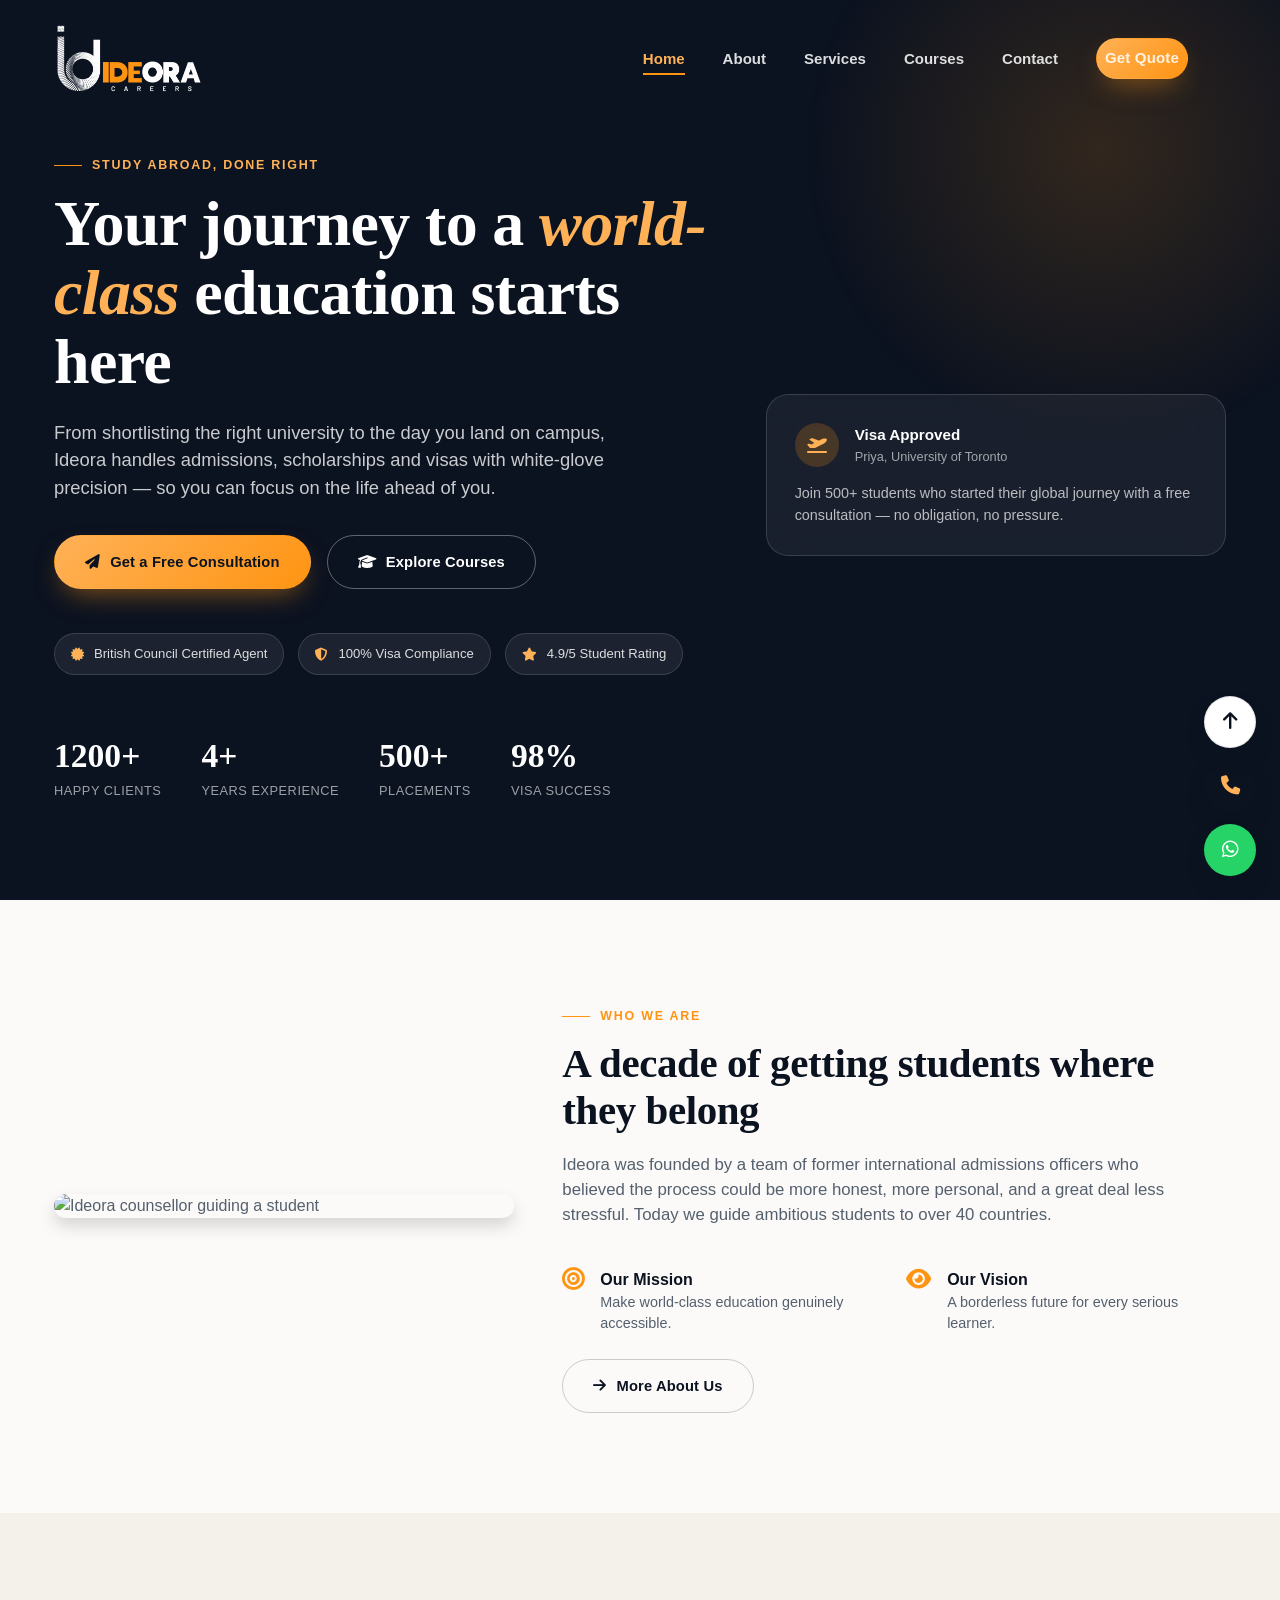
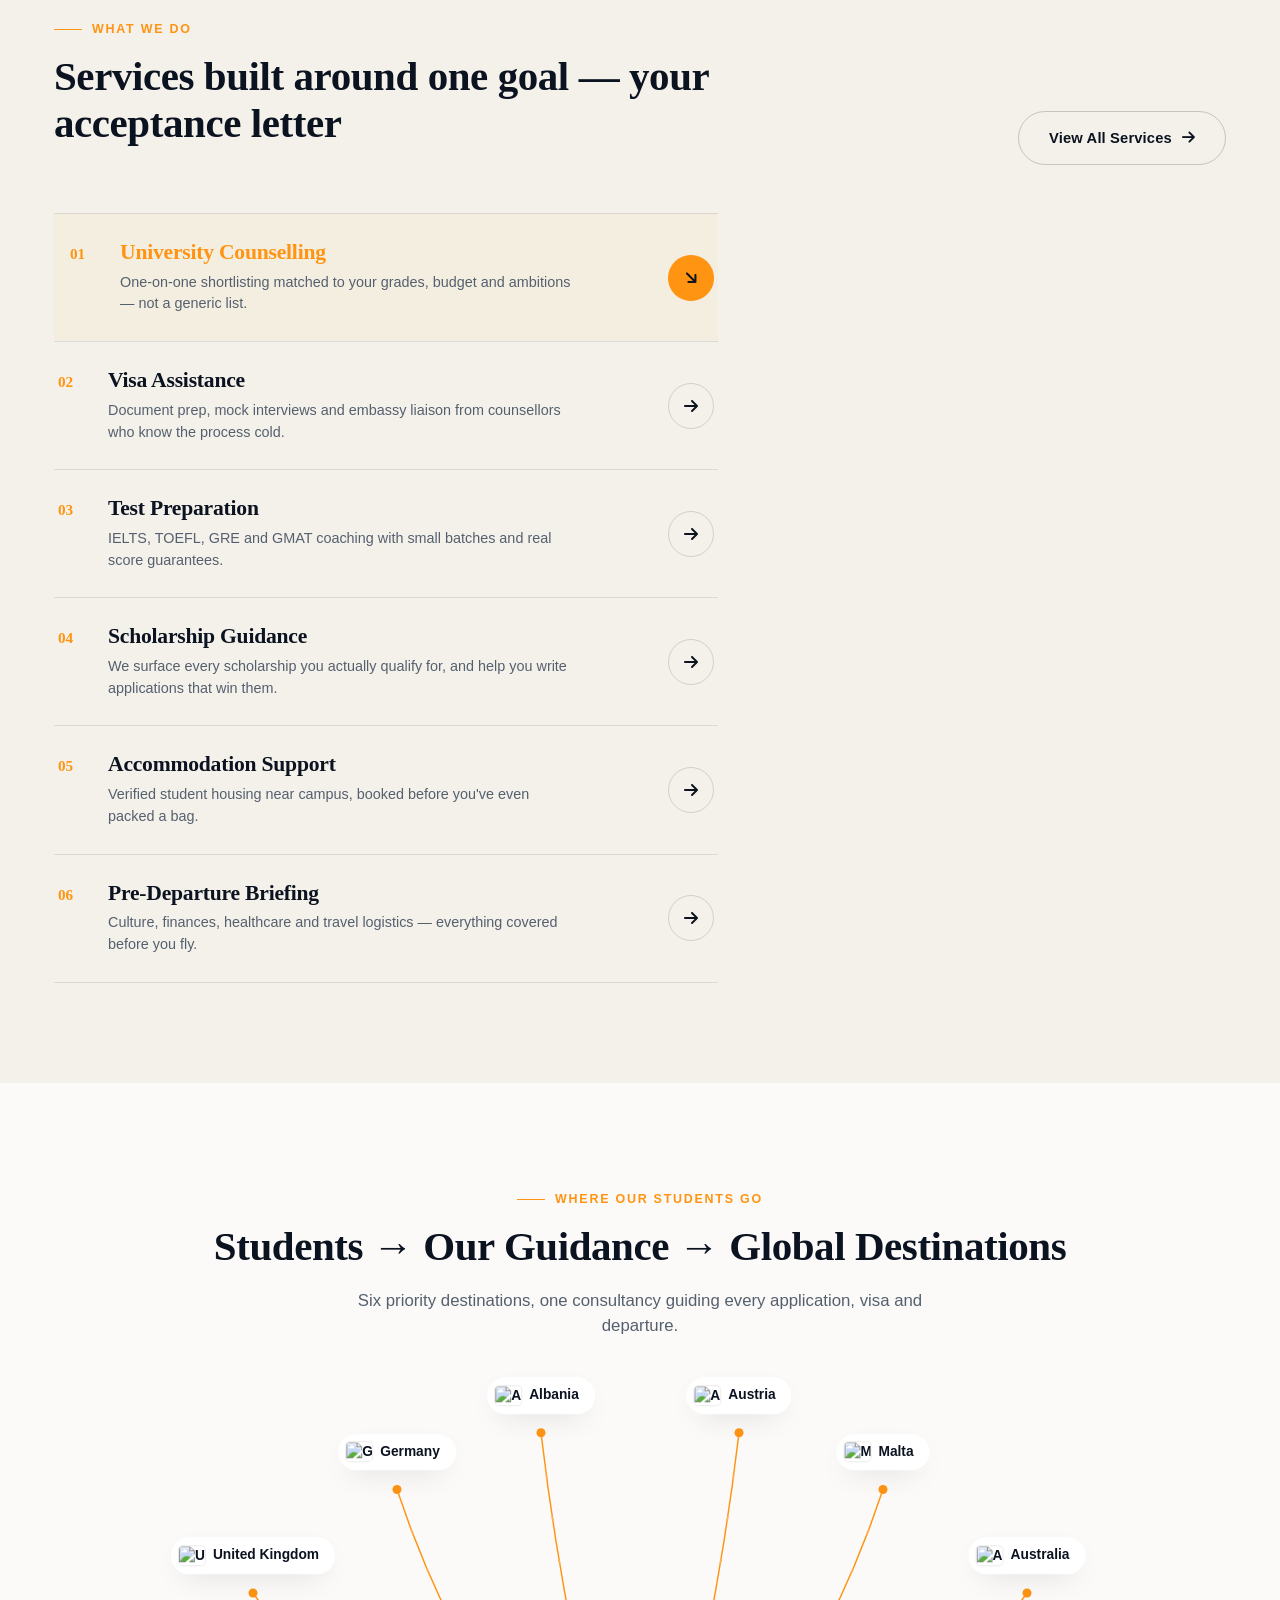
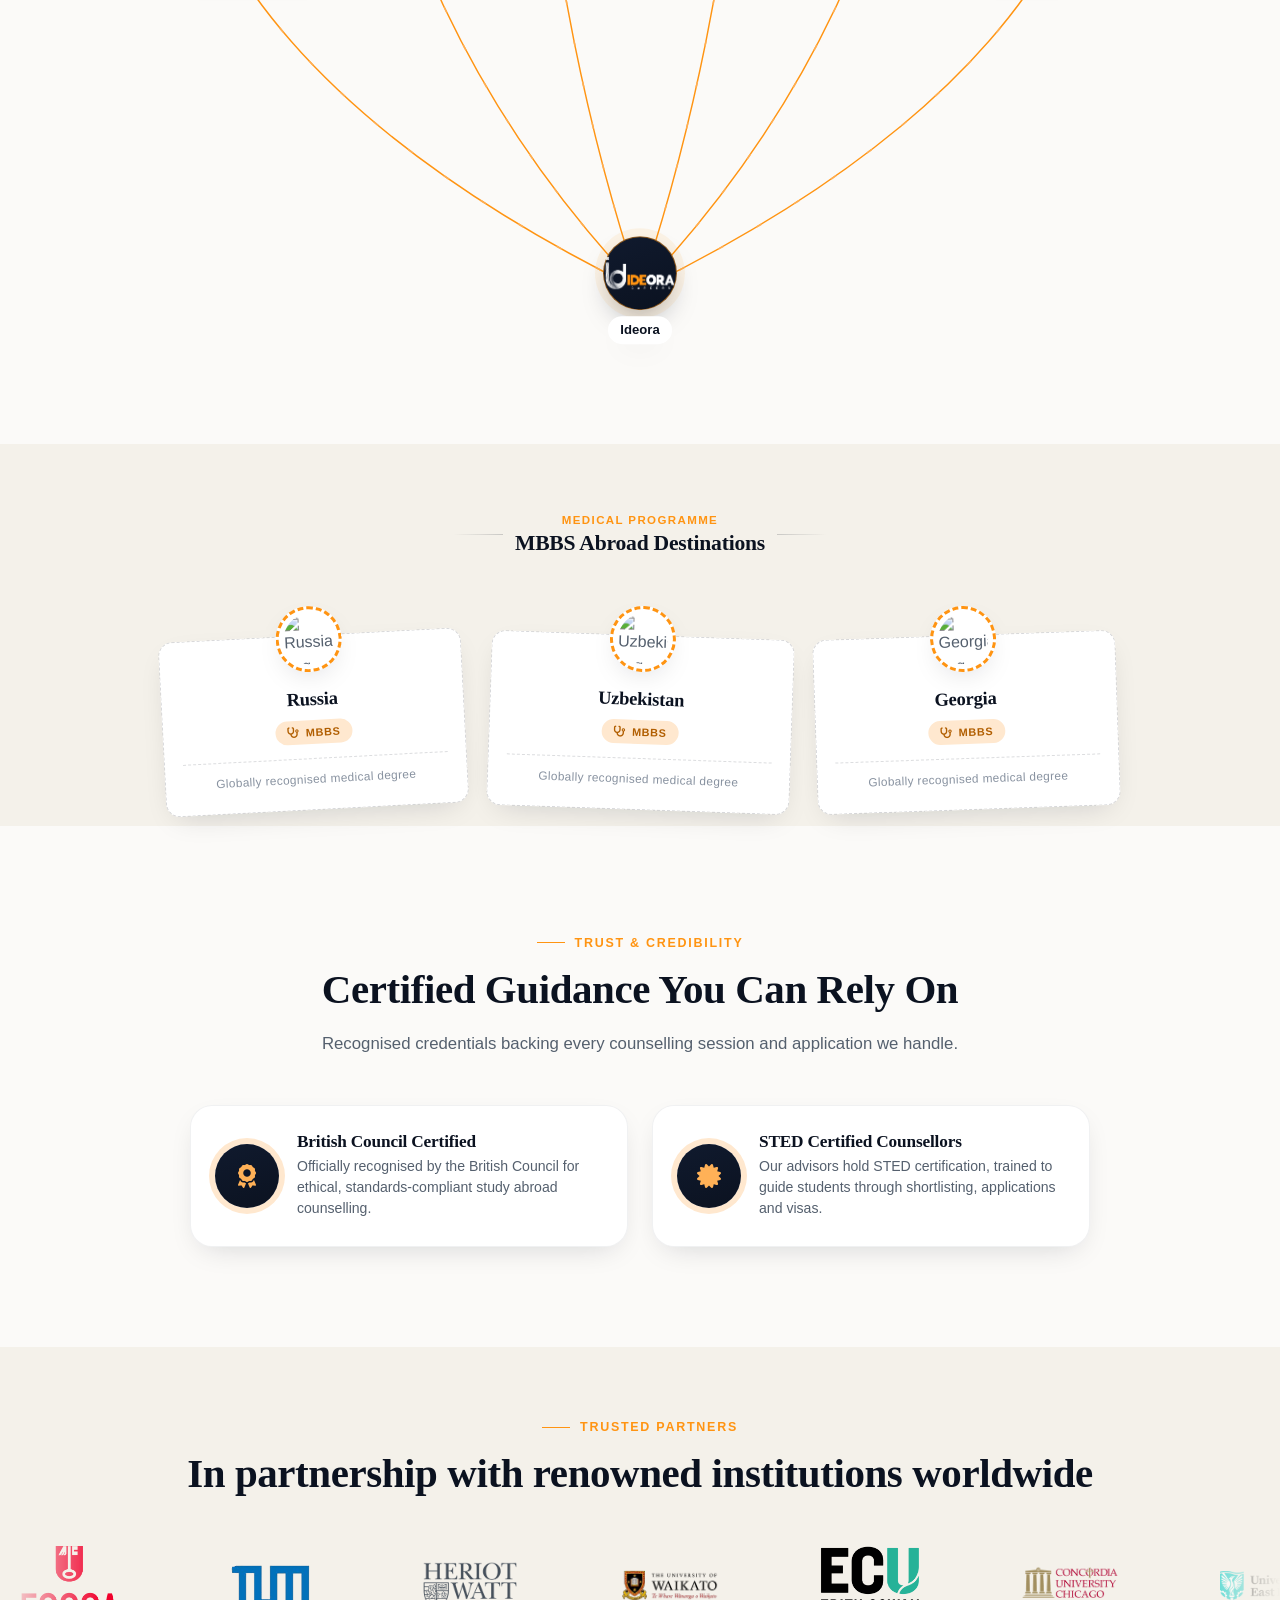
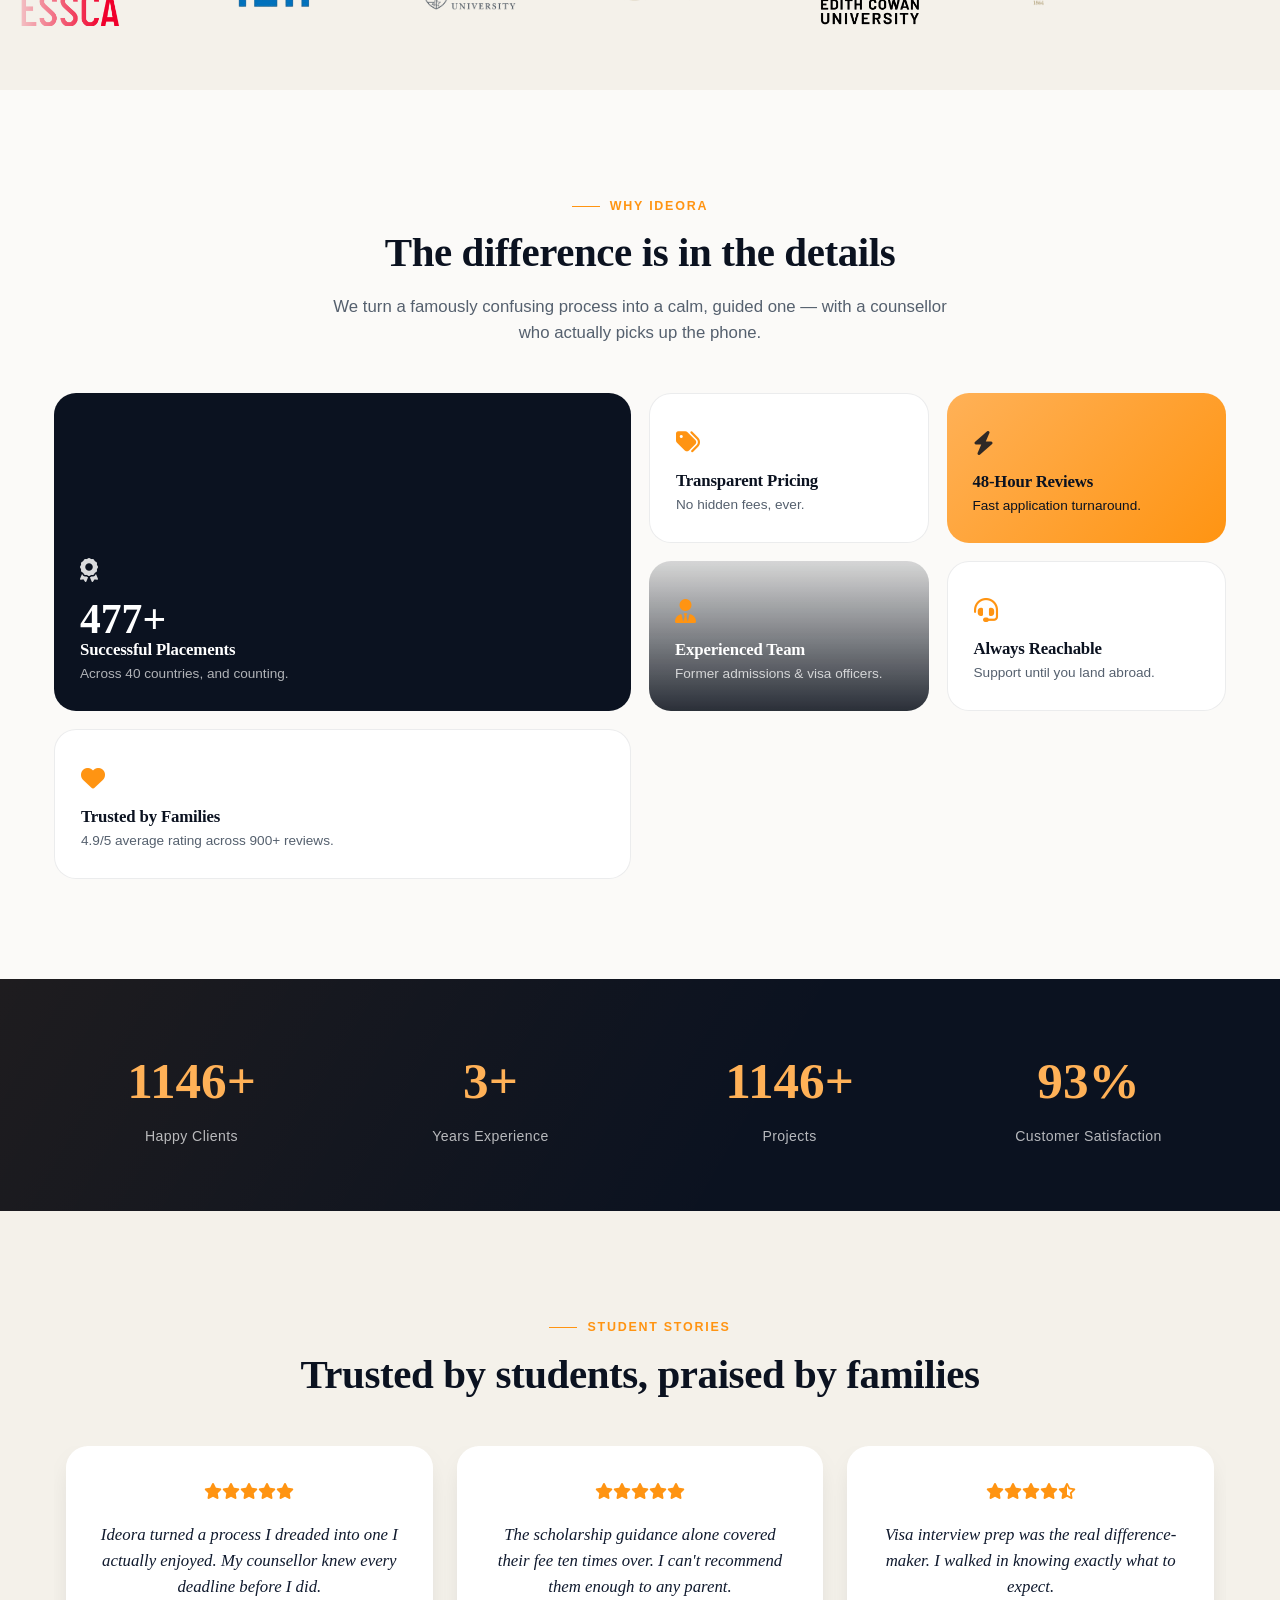
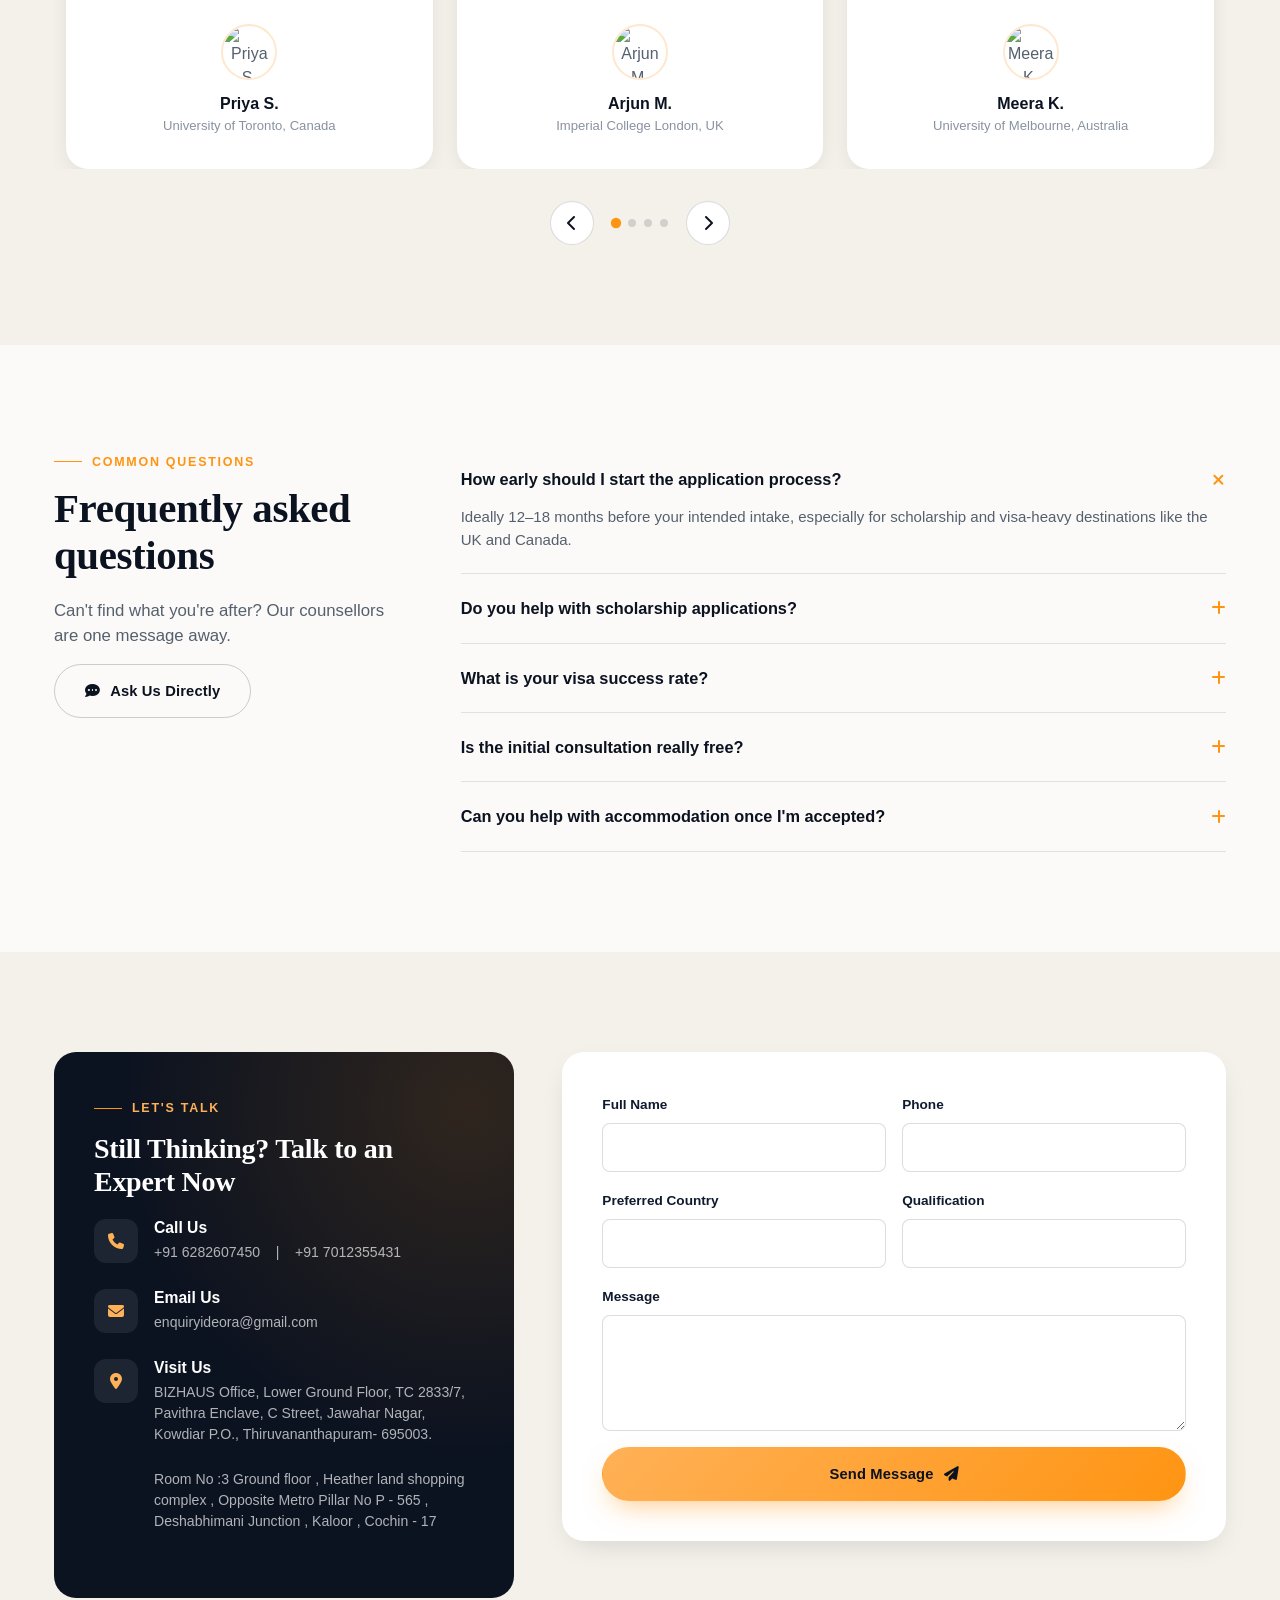
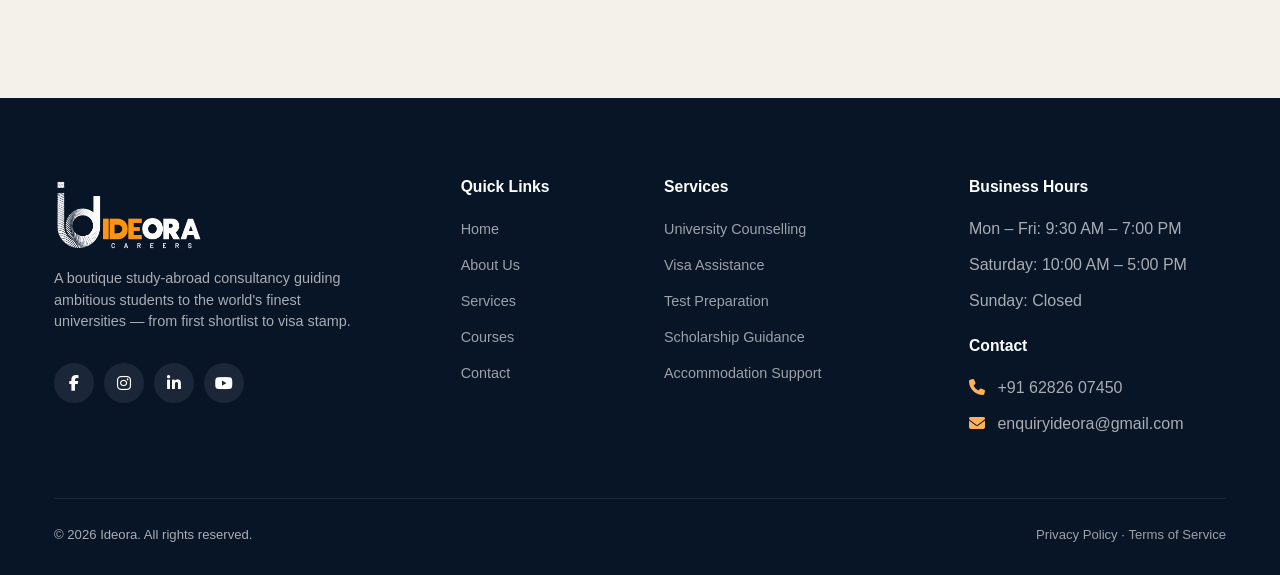
==== commit 73ccdccc: "Add files via upload" ====
--- a/index.html
+++ b/index.html
@@ -920,8 +920,7 @@
     <div class="container-xl">
       <div class="row g-5">
         <div class="col-lg-4 col-md-6">
-          <a href="index.html" class="footer-brand"><i class="fa-solid fa-globe" style="color:#FFB157;"></i>
-            <span>Ide</span>ora</a>
+          <a href="index.html" class="footer-brand"><img src="assets/img/logo.png" alt="Ideora Careers" width="150" height="auto" style="display:block;width:150px;max-width:100%;height:auto;object-fit:contain;"></a>
           <p style="font-size:.9rem; max-width:320px;">A boutique study-abroad consultancy guiding ambitious students to
             the world's finest universities — from first shortlist to visa stamp.</p>
           <div class="social-row">
